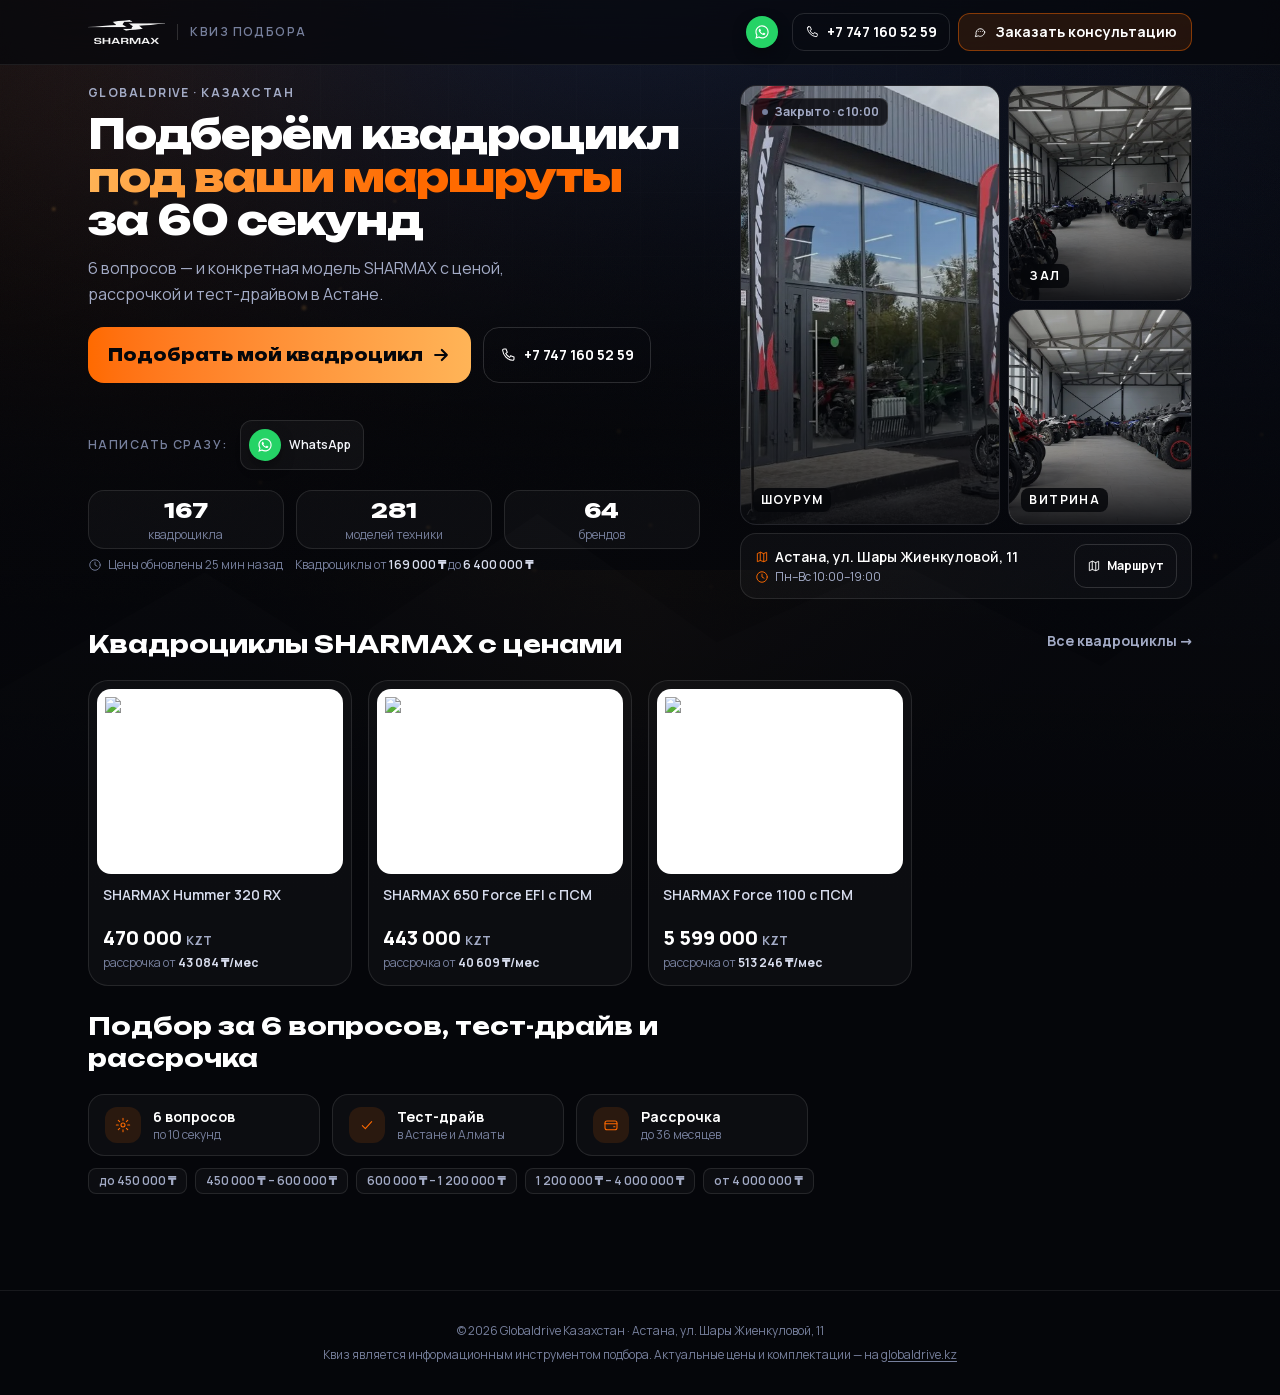
==== index.html @ 8f52d6bd "static build preview" ====
<!DOCTYPE html><!--DRdYRYBDFUfU1_tnWAIpd--><html lang="ru" class="__variable_681ec2 __variable_5d1fc3"><head><meta charSet="utf-8"/><meta name="viewport" content="width=device-width, initial-scale=1, maximum-scale=5"/><link rel="preload" href="/_next/static/media/29b98dbfba401fa9-s.p.woff2" as="font" crossorigin="" type="font/woff2"/><link rel="preload" href="/_next/static/media/86f65e8637cc94e3-s.p.woff2" as="font" crossorigin="" type="font/woff2"/><link rel="preload" href="/_next/static/media/8760c4774489e4ba-s.p.woff2" as="font" crossorigin="" type="font/woff2"/><link rel="preload" href="/_next/static/media/d76fe899475ae4d7-s.p.woff2" as="font" crossorigin="" type="font/woff2"/><link rel="preload" as="image" href="/brand/sharmax-logo-white.png"/><link rel="preload" as="image" href="/showroom/salon-3.webp"/><link rel="stylesheet" href="/_next/static/css/3163fe14a75844a1.css" data-precedence="next"/><link rel="preload" as="script" fetchPriority="low" href="/_next/static/chunks/webpack-f09440f8c81354e8.js"/><script src="/_next/static/chunks/4bd1b696-c023c6e3521b1417.js" async=""></script><script src="/_next/static/chunks/255-2005b055456c798b.js" async=""></script><script src="/_next/static/chunks/main-app-bb6a0ac166a0b08e.js" async=""></script><script src="/_next/static/chunks/812-9107ff0c59e5d3f1.js" async=""></script><script src="/_next/static/chunks/app/page-783dfce4737a1b7c.js" async=""></script><meta name="next-size-adjust" content=""/><meta name="theme-color" content="#05060a"/><title>Подбор квадроцикла SHARMAX за 1 минуту — квиз от Globaldrive</title><meta name="description" content="Квиз подбора квадроцикла SHARMAX: 6 вопросов о маршрутах, бюджете и задачах — конкретная модель с ценой, рассрочкой и тест-драйвом в Астане и Алматы."/><meta name="keywords" content="квадроцикл Астана,квадроцикл Алматы,SHARMAX купить,подбор квадроцикла,квадроцикл 4x4,квадроцикл Казахстан,Globaldrive"/><meta name="robots" content="index, follow"/><meta property="og:title" content="Квиз подбора квадроцикла SHARMAX"/><meta property="og:description" content="Ответьте на 6 вопросов — подберём квадроцикл под ваши маршруты, бюджет и стиль езды. Бонус: консультация и тест-драйв."/><meta property="og:locale" content="ru_KZ"/><meta property="og:image" content="https://globaldrive.kz/images/models/sharmax-force-challenger-800.jpg"/><meta property="og:image:width" content="1024"/><meta property="og:image:height" content="732"/><meta property="og:image:alt" content="Квадроцикл SHARMAX Force Challenger 800"/><meta property="og:type" content="website"/><meta name="twitter:card" content="summary_large_image"/><meta name="twitter:title" content="Квиз подбора квадроцикла SHARMAX"/><meta name="twitter:description" content="Ответьте на 6 вопросов — подберём квадроцикл под ваши маршруты, бюджет и стиль езды. Бонус: консультация и тест-драйв."/><meta name="twitter:image" content="https://globaldrive.kz/images/models/sharmax-force-challenger-800.jpg"/><meta name="twitter:image:width" content="1024"/><meta name="twitter:image:height" content="732"/><meta name="twitter:image:alt" content="Квадроцикл SHARMAX Force Challenger 800"/><link rel="icon" href="/icon.png?c50de24dd251ef3d" type="image/png" sizes="512x512"/><script src="/_next/static/chunks/polyfills-42372ed130431b0a.js" noModule=""></script></head><body class="min-h-dvh bg-ink-950 text-mist-100 antialiased"><div hidden=""><!--$--><!--/$--></div><div class="relative min-h-dvh"><div aria-hidden="true" class="pointer-events-none fixed inset-0 -z-10 overflow-hidden bg-ink-950"><div class="absolute inset-0 grid-lines"></div><div class="animate-aurora absolute -left-[15%] -top-[20%] h-[70vmax] w-[70vmax] rounded-full opacity-[0.5] blur-[110px]" style="background:radial-gradient(circle at 30% 30%, rgba(255,106,0,0.55), rgba(255,106,0,0) 62%)"></div><div class="animate-aurora absolute -right-[20%] top-[10%] h-[65vmax] w-[65vmax] rounded-full opacity-40 blur-[120px]" style="animation-delay:-7s;background:radial-gradient(circle at 60% 40%, rgba(47,105,255,0.6), rgba(47,105,255,0) 65%)"></div><div class="animate-aurora absolute bottom-[-25%] left-[20%] h-[60vmax] w-[60vmax] rounded-full opacity-30 blur-[130px]" style="animation-delay:-13s;background:radial-gradient(circle at 50% 50%, rgba(255,180,87,0.45), rgba(255,180,87,0) 60%)"></div><div class="absolute inset-0 bg-gradient-to-b from-ink-950/40 via-ink-950/70 to-ink-950"></div><div class="noise-overlay absolute inset-0"></div></div><div class="fixed inset-0 z-[70] flex flex-col items-center justify-center bg-ink-950" role="status" aria-live="polite" aria-label="Загрузка квиза" style="opacity:1"><div class="absolute inset-0 grid-lines opacity-60"></div><div class="animate-aurora absolute left-1/2 top-1/2 h-[70vmax] w-[70vmax] -translate-x-1/2 -translate-y-1/2 rounded-full opacity-40 blur-[120px]" style="background:radial-gradient(circle at 50% 50%, rgba(255,106,0,0.5), rgba(47,105,255,0.25) 45%, transparent 70%)"></div><div class="relative flex flex-col items-center px-6"><div style="opacity:0;transform:scale(0.9)"><img alt="SHARMAX" width="258" height="80" decoding="async" data-nimg="1" class="w-auto shrink-0 h-7 w-auto sm:h-9" style="color:transparent" src="/brand/sharmax-logo-white.png"/></div><p class="mt-5 font-display text-sm font-semibold uppercase tracking-[0.28em] text-mist-300" style="opacity:0;transform:translateY(8px)">Квиз подбора квадроцикла</p><div class="mt-6 h-[3px] w-48 overflow-hidden rounded-full bg-white/10 sm:w-64"><div class="h-full rounded-full bg-gradient-to-r from-brand-orange via-brand-amber to-brand-blue" style="width:0%"></div></div><p class="mt-4 text-xs text-mist-400" style="opacity:0">Готовим модели и цены SHARMAX…</p></div></div><header class="sticky top-0 z-40 border-b border-white/8 bg-ink-950/70 backdrop-blur-xl"><div class="mx-auto flex min-h-16 max-w-6xl items-center justify-between gap-4 px-4 py-2.5 sm:px-6"><div class="flex shrink-0 items-center gap-3"><img alt="SHARMAX" loading="lazy" width="258" height="80" decoding="async" data-nimg="1" class="w-auto shrink-0 h-5 sm:h-6" style="color:transparent" src="/brand/sharmax-logo-white.png"/><span class="hidden h-4 w-px bg-white/15 sm:block"></span><span class="hidden text-xs font-semibold uppercase tracking-[0.12em] text-mist-400 sm:block">Квиз подбора</span></div><div class="flex items-center gap-2"><div class="flex flex-wrap items-center justify-center gap-2 sm:justify-start hidden lg:flex"><a href="https://wa.me/77771577001" target="_blank" rel="noopener noreferrer" title="Написать в WhatsApp" aria-label="Написать в WhatsApp" class="group inline-flex h-11 w-11 items-center justify-center" tabindex="0"><span class="h-8 w-8 text-base flex shrink-0 items-center justify-center rounded-full text-white shadow-[0_6px_18px_-6px_rgba(0,0,0,0.9)] transition-opacity group-hover:opacity-90" style="background-color:#25D366"><svg viewBox="0 0 24 24" class="h-4 w-4" fill="currentColor" aria-hidden="true"><path d="M12.04 2C6.58 2 2.13 6.45 2.13 11.91c0 1.75.46 3.46 1.32 4.96L2 22l5.25-1.38a9.86 9.86 0 0 0 4.79 1.22h.01c5.46 0 9.91-4.45 9.91-9.91S17.5 2 12.04 2Zm0 18.05h-.01a8.2 8.2 0 0 1-4.19-1.15l-.3-.18-3.12.82.83-3.04-.2-.31a8.17 8.17 0 0 1-1.26-4.38c0-4.54 3.7-8.23 8.25-8.23a8.2 8.2 0 0 1 8.24 8.24c0 4.54-3.7 8.23-8.24 8.23Zm4.52-6.16c-.25-.12-1.47-.72-1.69-.81-.23-.08-.39-.12-.56.13-.16.24-.64.8-.78.97-.15.16-.29.18-.53.06-.25-.13-1.05-.39-1.99-1.23-.74-.65-1.23-1.46-1.38-1.7-.14-.25-.01-.38.11-.5.11-.11.25-.29.37-.43.12-.15.16-.25.25-.41.08-.17.04-.31-.02-.43-.06-.13-.56-1.35-.77-1.84-.2-.48-.4-.42-.55-.43h-.47c-.16 0-.43.06-.65.31-.22.25-.85.84-.85 2.04s.87 2.37.99 2.53c.12.16 1.71 2.62 4.15 3.67.58.25 1.03.4 1.39.51.58.19 1.11.16 1.53.1.47-.07 1.47-.6 1.68-1.18.2-.58.2-1.08.14-1.18-.06-.11-.22-.17-.47-.29Z"></path></svg></span></a></div><a href="tel:+77471605259" class="inline-flex min-h-11 items-center gap-2 whitespace-nowrap rounded-xl border border-white/12 px-3 py-2 text-xs font-bold text-white transition hover:border-white/35 sm:min-h-0 sm:text-sm"><svg viewBox="0 0 24 24" fill="none" stroke="currentColor" stroke-width="1.6" stroke-linecap="round" stroke-linejoin="round" class="h-3.5 w-3.5" aria-hidden="true" focusable="false"><path d="M6 3h3l2 5-2.5 1.5a12 12 0 0 0 6 6L16 13l5 2v3a2 2 0 0 1-2.2 2A17 17 0 0 1 4 5.2 2 2 0 0 1 6 3Z"></path></svg><span class="hidden sm:inline">+7 747 160 52 59</span><span class="sm:hidden">Позвонить</span></a><span class="hidden sm:inline-flex"><button type="button" class="inline-flex items-center justify-center gap-2 rounded-xl border border-brand-orange/45 bg-brand-orange/12 text-xs font-bold text-white transition hover:border-brand-orange hover:bg-brand-orange/20 px-3.5 py-2 sm:text-sm"><svg viewBox="0 0 24 24" fill="none" stroke="currentColor" stroke-width="1.6" stroke-linecap="round" stroke-linejoin="round" class="h-3.5 w-3.5 shrink-0" aria-hidden="true" focusable="false"><path d="M20 12a7.5 7.5 0 0 1-11 6.6L4 20l1.4-4.2A7.5 7.5 0 1 1 20 12Z"></path><path d="M9 11h.01M12.5 11h.01M16 11h.01"></path></svg>Заказать консультацию</button></span><button type="button" aria-label="Заказать консультацию" class="inline-flex h-11 w-11 items-center justify-center rounded-xl border border-white/12 text-white transition hover:border-white/35 sm:hidden"><svg viewBox="0 0 24 24" fill="none" stroke="currentColor" stroke-width="1.6" stroke-linecap="round" stroke-linejoin="round" class="h-4 w-4" aria-hidden="true" focusable="false"><path d="M20 12a7.5 7.5 0 0 1-11 6.6L4 20l1.4-4.2A7.5 7.5 0 1 1 20 12Z"></path><path d="M9 11h.01M12.5 11h.01M16 11h.01"></path></svg></button></div></div></header><main class="mx-auto w-full max-w-6xl overflow-x-clip px-4 pb-28 pt-4 sm:px-6 sm:pb-24 sm:pt-5"><div><div class="pointer-events-none fixed inset-0 -z-10"><div aria-hidden="true" class="pointer-events-none absolute inset-0 overflow-hidden"><div class="absolute inset-0 bg-[radial-gradient(120%_80%_at_50%_0%,rgba(24,32,56,0.75),transparent_60%)]"></div><svg class="animate-drift-x absolute inset-x-0 bottom-0 h-[52%] w-[200%] text-white/[0.045]" viewBox="0 0 2000 400" preserveAspectRatio="none" aria-hidden="true"><path fill="currentColor" d="M0 220 L160 120 L260 190 L420 70 L560 180 L700 110 L860 200 L1000 90 L1140 170 L1280 100 L1420 190 L1580 120 L1720 200 L1860 130 L2000 210 L2000 400 L0 400 Z"></path></svg><svg class="animate-drift-x-rev absolute inset-x-0 bottom-0 h-[40%] w-[200%] text-black/40" viewBox="0 0 2000 400" preserveAspectRatio="none" aria-hidden="true"><g fill="currentColor"><path d="M0 400 L8 340 L16 400 Z" opacity="0.55"></path><path d="M51 400 L60.5 303 L70 400 Z" opacity="0.67"></path><path d="M102 400 L113 336 L124 400 Z" opacity="0.79"></path><path d="M132 400 L144.5 299 L157 400 Z" opacity="0.91"></path><path d="M183 400 L192 332 L201 400 Z" opacity="0.55"></path><path d="M234 400 L244.5 295 L255 400 Z" opacity="0.67"></path><path d="M264 400 L276 328 L288 400 Z" opacity="0.79"></path><path d="M315 400 L323.5 291 L332 400 Z" opacity="0.91"></path><path d="M366 400 L376 324 L386 400 Z" opacity="0.55"></path><path d="M396 400 L407.5 287 L419 400 Z" opacity="0.67"></path><path d="M447 400 L455 320 L463 400 Z" opacity="0.79"></path><path d="M498 400 L507.5 283 L517 400 Z" opacity="0.91"></path><path d="M528 400 L539 316 L550 400 Z" opacity="0.55"></path><path d="M579 400 L591.5 279 L604 400 Z" opacity="0.67"></path><path d="M630 400 L639 312 L648 400 Z" opacity="0.79"></path><path d="M660 400 L670.5 275 L681 400 Z" opacity="0.91"></path><path d="M711 400 L723 308 L735 400 Z" opacity="0.55"></path><path d="M762 400 L770.5 271 L779 400 Z" opacity="0.67"></path><path d="M792 400 L802 304 L812 400 Z" opacity="0.79"></path><path d="M843 400 L854.5 337 L866 400 Z" opacity="0.91"></path><path d="M894 400 L902 300 L910 400 Z" opacity="0.55"></path><path d="M924 400 L933.5 333 L943 400 Z" opacity="0.67"></path><path d="M975 400 L986 296 L997 400 Z" opacity="0.79"></path><path d="M1026 400 L1038.5 329 L1051 400 Z" opacity="0.91"></path><path d="M1056 400 L1065 292 L1074 400 Z" opacity="0.55"></path><path d="M1107 400 L1117.5 325 L1128 400 Z" opacity="0.67"></path><path d="M1158 400 L1170 288 L1182 400 Z" opacity="0.79"></path><path d="M1188 400 L1196.5 321 L1205 400 Z" opacity="0.91"></path><path d="M1239 400 L1249 284 L1259 400 Z" opacity="0.55"></path><path d="M1290 400 L1301.5 317 L1313 400 Z" opacity="0.67"></path><path d="M1320 400 L1328 280 L1336 400 Z" opacity="0.79"></path><path d="M1371 400 L1380.5 313 L1390 400 Z" opacity="0.91"></path><path d="M1422 400 L1433 276 L1444 400 Z" opacity="0.55"></path><path d="M1452 400 L1464.5 309 L1477 400 Z" opacity="0.67"></path><path d="M1503 400 L1512 272 L1521 400 Z" opacity="0.79"></path><path d="M1554 400 L1564.5 305 L1575 400 Z" opacity="0.91"></path><path d="M1584 400 L1596 338 L1608 400 Z" opacity="0.55"></path><path d="M1635 400 L1643.5 301 L1652 400 Z" opacity="0.67"></path><path d="M1686 400 L1696 334 L1706 400 Z" opacity="0.79"></path><path d="M1716 400 L1727.5 297 L1739 400 Z" opacity="0.91"></path><path d="M1767 400 L1775 330 L1783 400 Z" opacity="0.55"></path><path d="M1818 400 L1827.5 293 L1837 400 Z" opacity="0.67"></path><path d="M1848 400 L1859 326 L1870 400 Z" opacity="0.79"></path><path d="M1899 400 L1911.5 289 L1924 400 Z" opacity="0.91"></path><path d="M1950 400 L1959 322 L1968 400 Z" opacity="0.55"></path><path d="M1980 400 L1990.5 285 L2001 400 Z" opacity="0.67"></path></g></svg><div class="absolute -bottom-1/3 left-1/2 h-[70%] w-[120%] -translate-x-1/2 opacity-25" style="background:conic-gradient(from 180deg at 50% 100%, transparent 40%, rgba(255,180,87,0.5) 50%, transparent 60%)"></div><span class="absolute rounded-full bg-brand-amber" style="left:47.585524804890156%;top:50.60594869079068%;width:4.321090561337769px;height:4.321090561337769px;opacity:0.14135383599670603;filter:blur(1px)"></span><span class="absolute rounded-full bg-brand-amber" style="left:16.004084376618266%;top:23.252533678896725%;width:4.753212152281776px;height:4.753212152281776px;opacity:0.26749499957542866;filter:blur(1px)"></span><span class="absolute rounded-full bg-brand-amber" style="left:40.731236594729125%;top:67.16614211909473%;width:4.315827522426844px;height:4.315827522426844px;opacity:0.16897141340188682;filter:blur(1px)"></span><span class="absolute rounded-full bg-brand-amber" style="left:50.40180119685829%;top:59.45784355280921%;width:4.285960603971034px;height:4.285960603971034px;opacity:0.1597108812467195;filter:blur(1px)"></span><span class="absolute rounded-full bg-brand-amber" style="left:3.394522052258253%;top:26.261940251570195%;width:3.4223838546313345px;height:3.4223838546313345px;opacity:0.29956197838066145;filter:blur(1px)"></span><span class="absolute rounded-full bg-brand-amber" style="left:57.689948310144246%;top:83.0441453284584%;width:3.770090736448765px;height:3.770090736448765px;opacity:0.27048617642605677;filter:blur(1px)"></span><span class="absolute rounded-full bg-brand-amber" style="left:25.65924811642617%;top:35.95509306062013%;width:2.7979608091991395px;height:2.7979608091991395px;opacity:0.1340018446254544;filter:blur(1px)"></span><span class="absolute rounded-full bg-brand-amber" style="left:66.5050343843177%;top:21.928987624123693%;width:4.552316522225738px;height:4.552316522225738px;opacity:0.341428933669813;filter:blur(1px)"></span><span class="absolute rounded-full bg-brand-amber" style="left:65.83755302708596%;top:38.86899310629815%;width:4.829520940082148px;height:4.829520940082148px;opacity:0.23059451848268508;filter:blur(1px)"></span><span class="absolute rounded-full bg-brand-amber" style="left:94.1366306738928%;top:64.69713081140071%;width:4.401441668625921px;height:4.401441668625921px;opacity:0.2221393234259449;filter:blur(1px)"></span><span class="absolute rounded-full bg-brand-amber" style="left:9.477671841159463%;top:26.96085010189563%;width:4.140054146526381px;height:4.140054146526381px;opacity:0.348368686104659;filter:blur(1px)"></span><span class="absolute rounded-full bg-brand-amber" style="left:97.89470033720136%;top:50.733660955447704%;width:3.373984757112339px;height:3.373984757112339px;opacity:0.22280258068814873;filter:blur(1px)"></span><span class="absolute rounded-full bg-brand-amber" style="left:32.53499357961118%;top:62.21979516092688%;width:3.467019466450438px;height:3.467019466450438px;opacity:0.35287914582761004;filter:blur(1px)"></span><span class="absolute rounded-full bg-brand-amber" style="left:22.851104754954576%;top:37.45872719679028%;width:4.7194523678626865px;height:4.7194523678626865px;opacity:0.30561068386770784;filter:blur(1px)"></span><span class="absolute rounded-full bg-brand-amber" style="left:29.977383464574814%;top:61.58136785728857%;width:2.8679998216684908px;height:2.8679998216684908px;opacity:0.35712673550471663;filter:blur(1px)"></span><span class="absolute rounded-full bg-brand-amber" style="left:30.073384987190366%;top:25.30006693676114%;width:2.738866728032008px;height:2.738866728032008px;opacity:0.17433930072467774;filter:blur(1px)"></span><span class="absolute rounded-full bg-brand-amber" style="left:55.246469588018954%;top:66.08709770720452%;width:2.4669430411886424px;height:2.4669430411886424px;opacity:0.22825746989576146;filter:blur(1px)"></span><span class="absolute rounded-full bg-brand-amber" style="left:19.00382973253727%;top:59.12766265915707%;width:4.229069699766114px;height:4.229069699766114px;opacity:0.13214034360600635;filter:blur(1px)"></span><div class="absolute inset-0 bg-gradient-to-t from-ink-950 via-ink-950/70 to-transparent"></div></div></div><div style="opacity:0;transform:translateY(18px)"><div data-testid="hero-firstscreen" class="grid gap-4 sm:gap-6 lg:grid-cols-[1.15fr_0.85fr] lg:items-start lg:gap-x-10 lg:gap-y-0"><div class="order-1 min-w-0 text-center sm:text-left lg:col-start-1 lg:row-start-1"><div class="flex flex-wrap items-center justify-center gap-3 sm:justify-start" style="opacity:0;transform:translateY(12px)"><span class="text-xs font-bold uppercase tracking-[0.12em] text-mist-300">Globaldrive · Казахстан</span></div><h1 class="mx-auto mt-3 max-w-2xl text-balance break-words font-display text-2xl font-extrabold leading-[1.08] tracking-tight text-white sm:mx-0 sm:text-[2rem] lg:max-w-none lg:text-[2.25rem] xl:text-[2.5rem]" style="opacity:0;transform:translateY(16px)">Подберём квадроцикл<!-- --> <span class="text-gradient-brand">под ваши маршруты</span> за 60 секунд</h1><p class="mx-auto mt-3 max-w-[30rem] text-sm leading-relaxed text-mist-300 sm:mx-0 sm:text-base" style="opacity:0;transform:translateY(16px)">6 вопросов — и конкретная модель SHARMAX с ценой, рассрочкой и тест-драйвом в Астане.</p><div class="mx-auto mt-3 grid w-full max-w-xl grid-cols-1 gap-3 sm:mt-5 sm:mx-0 sm:max-w-none sm:flex sm:flex-wrap sm:items-stretch" style="opacity:0;transform:translateY(16px)"><button type="button" class="shine animate-pulse-ring group inline-flex h-[52px] w-full items-center justify-center gap-2 rounded-2xl bg-gradient-to-r from-brand-orange to-brand-amber px-3 text-center font-display text-sm font-extrabold leading-tight text-ink-950 min-[400px]:px-4 min-[400px]:text-base sm:w-auto sm:px-5 sm:text-base lg:h-14" tabindex="0"><span class="relative z-10 whitespace-nowrap">Подобрать мой квадроцикл</span><svg viewBox="0 0 24 24" class="relative z-10 h-5 w-5 shrink-0 transition-transform group-hover:translate-x-1" fill="none" stroke="currentColor" stroke-width="2.6"><path d="M5 12h14M13 6l6 6-6 6" stroke-linecap="round" stroke-linejoin="round"></path></svg></button><div class="hidden lg:flex"><a href="tel:+77471605259" class="inline-flex h-14 w-auto items-center justify-center gap-2 whitespace-nowrap rounded-2xl border border-white/15 px-4 text-sm font-bold leading-tight text-white transition hover:border-white/40"><svg viewBox="0 0 24 24" fill="none" stroke="currentColor" stroke-width="1.6" stroke-linecap="round" stroke-linejoin="round" class="h-4 w-4 shrink-0" aria-hidden="true" focusable="false"><path d="M6 3h3l2 5-2.5 1.5a12 12 0 0 0 6 6L16 13l5 2v3a2 2 0 0 1-2.2 2A17 17 0 0 1 4 5.2 2 2 0 0 1 6 3Z"></path></svg><span class="whitespace-nowrap">+7 747 160 52 59</span></a></div></div></div><div data-testid="hero-showroom-col" class="order-2 min-w-0 lg:col-start-2 lg:row-span-2 lg:row-start-1"><div data-testid="hero-showroom" class="min-w-0"><div class="grid h-[156px] grid-cols-12 grid-rows-2 gap-1.5 lg:h-[440px] lg:gap-2"><button type="button" class="group relative overflow-hidden rounded-xl border border-white/10 bg-ink-900 text-left focus-visible:outline-2 focus-visible:outline-offset-2 focus-visible:outline-brand-orange lg:rounded-2xl col-span-8 row-span-2 lg:col-span-7" style="opacity:0;transform:scale(0.985)"><span class="sr-only">Открыть фото: </span><img alt="Фасад шоурума SHARMAX в Астане: флаги и выставленная техника у входа" decoding="async" data-nimg="fill" class="object-cover transition-transform duration-700 ease-out group-hover:scale-[1.05]" style="position:absolute;height:100%;width:100%;left:0;top:0;right:0;bottom:0;object-position:50% 55%;color:transparent" src="/showroom/salon-3.webp"/><div class="pointer-events-none absolute inset-0 bg-gradient-to-t from-ink-950/90 via-ink-950/15 to-ink-950/10"></div><span class="pointer-events-none absolute inset-x-0 bottom-0 flex items-center p-1.5 lg:p-3"><span class="whitespace-nowrap rounded-lg bg-ink-950/85 px-2 py-1 text-xs font-bold uppercase tracking-[0.12em] text-white backdrop-blur-sm">Шоурум</span></span></button><button type="button" class="group relative overflow-hidden rounded-xl border border-white/10 bg-ink-900 text-left focus-visible:outline-2 focus-visible:outline-offset-2 focus-visible:outline-brand-orange lg:rounded-2xl col-span-4 lg:col-span-5" style="opacity:0;transform:scale(0.985)"><span class="sr-only">Открыть фото: </span><img alt="Интерьер шоурума SHARMAX: ряд мотоциклов слева и квадроциклы справа" loading="lazy" decoding="async" data-nimg="fill" class="object-cover transition-transform duration-700 ease-out group-hover:scale-[1.05]" style="position:absolute;height:100%;width:100%;left:0;top:0;right:0;bottom:0;object-position:50% 55%;color:transparent" src="/showroom/salon-1.webp"/><div class="pointer-events-none absolute inset-0 bg-gradient-to-t from-ink-950/90 via-ink-950/15 to-ink-950/10"></div><span class="pointer-events-none absolute inset-x-0 bottom-0 flex items-center p-1.5 lg:p-3"><span class="whitespace-nowrap rounded-lg bg-ink-950/85 px-2 py-1 text-xs font-bold uppercase tracking-[0.12em] text-white backdrop-blur-sm">Зал</span></span></button><button type="button" class="group relative overflow-hidden rounded-xl border border-white/10 bg-ink-900 text-left focus-visible:outline-2 focus-visible:outline-offset-2 focus-visible:outline-brand-orange lg:rounded-2xl col-span-4 lg:col-span-5" style="opacity:0;transform:scale(0.985)"><span class="sr-only">Открыть фото: </span><img alt="Второй зал шоурума SHARMAX: ряды мотоциклов и квадроциклов вдоль витрин" loading="lazy" decoding="async" data-nimg="fill" class="object-cover transition-transform duration-700 ease-out group-hover:scale-[1.05]" style="position:absolute;height:100%;width:100%;left:0;top:0;right:0;bottom:0;object-position:50% 55%;color:transparent" src="/showroom/salon-2.webp"/><div class="pointer-events-none absolute inset-0 bg-gradient-to-t from-ink-950/90 via-ink-950/15 to-ink-950/10"></div><span class="pointer-events-none absolute inset-x-0 bottom-0 flex items-center p-1.5 lg:p-3"><span class="whitespace-nowrap rounded-lg bg-ink-950/85 px-2 py-1 text-xs font-bold uppercase tracking-[0.12em] text-white backdrop-blur-sm">Витрина</span></span></button></div><div data-testid="hero-address" class="mt-2 flex items-center justify-between gap-3 rounded-2xl border border-white/10 bg-white/[0.03] px-3.5 py-2 lg:py-2.5"><div class="min-w-0"><p class="flex items-center gap-1.5 whitespace-nowrap text-sm font-semibold text-white"><svg viewBox="0 0 24 24" fill="none" stroke="currentColor" stroke-width="1.6" stroke-linecap="round" stroke-linejoin="round" class="h-3.5 w-3.5 shrink-0 text-brand-orange" aria-hidden="true" focusable="false"><path d="m9 4-5 2v14l5-2 6 2 5-2V4l-5 2z"></path><path d="M9 4v14M15 6v14"></path></svg>Астана, ул. Шары Жиенкуловой, 11</p><p class="mt-0.5 flex items-center gap-1.5 whitespace-nowrap text-xs text-mist-300"><svg viewBox="0 0 24 24" fill="none" stroke="currentColor" stroke-width="1.6" stroke-linecap="round" stroke-linejoin="round" class="h-3.5 w-3.5 shrink-0 text-brand-orange" aria-hidden="true" focusable="false"><circle cx="12" cy="12" r="9"></circle><path d="M12 7v5l3.5 2"></path></svg>Пн–Вс 10:00–19:00</p></div><a href="https://2gis.kz/astana/search/%D0%A8%D0%B0%D1%80%D1%8B%20%D0%96%D0%B8%D0%B5%D0%BD%D0%BA%D1%83%D0%BB%D0%BE%D0%B2%D0%BE%D0%B9%2011" target="_blank" rel="noreferrer" class="inline-flex min-h-11 shrink-0 items-center gap-1.5 rounded-xl border border-white/15 px-3 text-xs font-bold text-white transition hover:border-white/40"><svg viewBox="0 0 24 24" fill="none" stroke="currentColor" stroke-width="1.6" stroke-linecap="round" stroke-linejoin="round" class="h-3.5 w-3.5" aria-hidden="true" focusable="false"><path d="m9 4-5 2v14l5-2 6 2 5-2V4l-5 2z"></path><path d="M9 4v14M15 6v14"></path></svg>Маршрут</a></div></div></div><div class="order-3 min-w-0 lg:col-start-1 lg:row-start-2"><div class="mt-3 grid grid-cols-2 gap-2 lg:hidden"><a href="tel:+77471605259" class="inline-flex min-h-11 items-center justify-center gap-1.5 rounded-xl border border-white/15 px-1.5 text-xs font-bold text-white transition hover:border-white/40"><svg viewBox="0 0 24 24" fill="none" stroke="currentColor" stroke-width="1.6" stroke-linecap="round" stroke-linejoin="round" class="h-3.5 w-3.5 shrink-0" aria-hidden="true" focusable="false"><path d="M6 3h3l2 5-2.5 1.5a12 12 0 0 0 6 6L16 13l5 2v3a2 2 0 0 1-2.2 2A17 17 0 0 1 4 5.2 2 2 0 0 1 6 3Z"></path></svg><span class="whitespace-nowrap">Позвонить</span></a><a href="https://wa.me/77771577001" target="_blank" rel="noopener noreferrer" class="inline-flex min-h-11 items-center justify-center gap-1.5 rounded-xl border border-white/10 bg-white/[0.04] px-1.5 text-xs font-semibold text-mist-100 transition hover:border-white/35"><span class="flex h-5 w-5 shrink-0 items-center justify-center rounded-full text-white" style="background-color:#25D366"><svg viewBox="0 0 24 24" class="h-4 w-4" fill="currentColor" aria-hidden="true"><path d="M12.04 2C6.58 2 2.13 6.45 2.13 11.91c0 1.75.46 3.46 1.32 4.96L2 22l5.25-1.38a9.86 9.86 0 0 0 4.79 1.22h.01c5.46 0 9.91-4.45 9.91-9.91S17.5 2 12.04 2Zm0 18.05h-.01a8.2 8.2 0 0 1-4.19-1.15l-.3-.18-3.12.82.83-3.04-.2-.31a8.17 8.17 0 0 1-1.26-4.38c0-4.54 3.7-8.23 8.25-8.23a8.2 8.2 0 0 1 8.24 8.24c0 4.54-3.7 8.23-8.24 8.23Zm4.52-6.16c-.25-.12-1.47-.72-1.69-.81-.23-.08-.39-.12-.56.13-.16.24-.64.8-.78.97-.15.16-.29.18-.53.06-.25-.13-1.05-.39-1.99-1.23-.74-.65-1.23-1.46-1.38-1.7-.14-.25-.01-.38.11-.5.11-.11.25-.29.37-.43.12-.15.16-.25.25-.41.08-.17.04-.31-.02-.43-.06-.13-.56-1.35-.77-1.84-.2-.48-.4-.42-.55-.43h-.47c-.16 0-.43.06-.65.31-.22.25-.85.84-.85 2.04s.87 2.37.99 2.53c.12.16 1.71 2.62 4.15 3.67.58.25 1.03.4 1.39.51.58.19 1.11.16 1.53.1.47-.07 1.47-.6 1.68-1.18.2-.58.2-1.08.14-1.18-.06-.11-.22-.17-.47-.29Z"></path></svg></span><span class="whitespace-nowrap">WhatsApp</span></a></div><div class="mt-3 hidden flex-wrap items-center justify-start gap-3 lg:flex" style="opacity:0"><span class="text-xs font-semibold uppercase tracking-[0.12em] text-mist-400">Написать сразу:</span><div class="flex flex-wrap items-center justify-center gap-2 sm:justify-start "><a href="https://wa.me/77771577001" target="_blank" rel="noopener noreferrer" title="Написать в WhatsApp" aria-label="Написать в WhatsApp" class="group inline-flex min-h-11 items-center gap-1.5 rounded-xl border border-white/10 bg-white/[0.04] py-1.5 pl-1.5 pr-2 sm:gap-2 sm:py-2 sm:pl-2 sm:pr-3" tabindex="0"><span class="h-8 w-8 text-base flex shrink-0 items-center justify-center rounded-full text-white shadow-[0_6px_18px_-6px_rgba(0,0,0,0.9)] transition-opacity group-hover:opacity-90" style="background-color:#25D366"><svg viewBox="0 0 24 24" class="h-4 w-4" fill="currentColor" aria-hidden="true"><path d="M12.04 2C6.58 2 2.13 6.45 2.13 11.91c0 1.75.46 3.46 1.32 4.96L2 22l5.25-1.38a9.86 9.86 0 0 0 4.79 1.22h.01c5.46 0 9.91-4.45 9.91-9.91S17.5 2 12.04 2Zm0 18.05h-.01a8.2 8.2 0 0 1-4.19-1.15l-.3-.18-3.12.82.83-3.04-.2-.31a8.17 8.17 0 0 1-1.26-4.38c0-4.54 3.7-8.23 8.25-8.23a8.2 8.2 0 0 1 8.24 8.24c0 4.54-3.7 8.23-8.24 8.23Zm4.52-6.16c-.25-.12-1.47-.72-1.69-.81-.23-.08-.39-.12-.56.13-.16.24-.64.8-.78.97-.15.16-.29.18-.53.06-.25-.13-1.05-.39-1.99-1.23-.74-.65-1.23-1.46-1.38-1.7-.14-.25-.01-.38.11-.5.11-.11.25-.29.37-.43.12-.15.16-.25.25-.41.08-.17.04-.31-.02-.43-.06-.13-.56-1.35-.77-1.84-.2-.48-.4-.42-.55-.43h-.47c-.16 0-.43.06-.65.31-.22.25-.85.84-.85 2.04s.87 2.37.99 2.53c.12.16 1.71 2.62 4.15 3.67.58.25 1.03.4 1.39.51.58.19 1.11.16 1.53.1.47-.07 1.47-.6 1.68-1.18.2-.58.2-1.08.14-1.18-.06-.11-.22-.17-.47-.29Z"></path></svg></span><span class="text-xs font-semibold text-mist-100 sm:text-xs">WhatsApp</span></a></div></div><div class="mx-auto mt-2 max-w-xl sm:mx-0 sm:max-w-none lg:mt-5" style="opacity:0"><ul class="grid grid-cols-[1fr_1.3fr_1fr] gap-2 sm:grid-cols-3 sm:gap-3"><li class="rounded-2xl border border-white/10 bg-white/[0.03] px-2 py-1.5 text-center sm:px-3"><span class="block font-display text-xl font-extrabold text-white sm:text-xl">167</span><span class="mt-0.5 block text-xs leading-tight text-mist-400">квадроцикла</span></li><li class="rounded-2xl border border-white/10 bg-white/[0.03] px-2 py-1.5 text-center sm:px-3"><span class="block font-display text-xl font-extrabold text-white sm:text-xl">281</span><span class="mt-0.5 block text-xs leading-tight text-mist-400">моделей техники</span></li><li class="rounded-2xl border border-white/10 bg-white/[0.03] px-2 py-1.5 text-center sm:px-3"><span class="block font-display text-xl font-extrabold text-white sm:text-xl">64</span><span class="mt-0.5 block text-xs leading-tight text-mist-400">брендов</span></li></ul><p class="mt-2 hidden flex-wrap items-center justify-start gap-x-3 gap-y-1 text-xs text-mist-400 lg:flex"><span class="inline-flex items-center gap-1.5"><svg viewBox="0 0 24 24" fill="none" stroke="currentColor" stroke-width="1.6" stroke-linecap="round" stroke-linejoin="round" class="h-3.5 w-3.5" aria-hidden="true" focusable="false"><circle cx="12" cy="12" r="9"></circle><path d="M12 7v5l3.5 2"></path></svg>Цены обновлены 25 мин назад</span><span class="whitespace-nowrap">Квадроциклы от<!-- --> <span class="font-semibold text-mist-200">169 000 ₸</span> <!-- -->до<!-- --> <span class="font-semibold text-mist-200">6 400 000 ₸</span></span></p></div></div></div><section aria-labelledby="models-h2" class="mt-6"><div class="flex items-end justify-between gap-4"><h2 id="models-h2" class="max-w-[600px] font-display text-xl font-bold text-white sm:text-2xl">Квадроциклы SHARMAX с ценами</h2><a href="https://globaldrive.kz/kvadroczikly-sharmax/" target="_blank" rel="noreferrer" class="hidden shrink-0 whitespace-nowrap rounded-lg border-b border-transparent py-2 text-sm font-bold text-mist-300 transition hover:border-white/30 hover:text-white focus-visible:outline-2 focus-visible:outline-offset-2 focus-visible:outline-brand-orange sm:inline-flex">Все квадроциклы →</a></div><ul class="mt-3.5 grid grid-cols-1 gap-2 sm:mt-5 sm:grid-cols-2 sm:gap-3 lg:grid-cols-4 lg:gap-4"><li><a href="https://globaldrive.kz/kvadroczikl-sharmax-hummer-320-rx-p-pod-zakaz/" target="_blank" rel="noreferrer" class="group flex flex-row items-center gap-3 rounded-2xl border border-white/10 bg-white/[0.03] p-2 transition-[border-color,color,transform] duration-150 hover:border-white/25 focus-visible:outline-2 focus-visible:outline-offset-2 focus-visible:outline-brand-orange motion-safe:hover:-translate-y-0.5 sm:flex-col sm:items-stretch sm:gap-0 sm:rounded-[20px]"><span class="flex h-[72px] w-[88px] shrink-0 items-center justify-center overflow-hidden rounded-xl bg-white p-1 sm:aspect-[4/3] sm:h-auto sm:w-auto sm:rounded-[14px] sm:p-2"><img alt="SHARMAX Hummer 320 RX" loading="lazy" width="1024" height="732" decoding="async" data-nimg="1" class="h-full w-full object-contain mix-blend-multiply" style="color:transparent" src="https://globaldrive.kz/wp-content/uploads/2024/06/3cnrrx3tjcnxy3dvi1wslx4o26spw7ov.jpg"/></span><span class="flex min-w-0 flex-col gap-0.5 sm:gap-1.5 sm:px-1.5 sm:pb-1.5 sm:pt-3"><span class="line-clamp-2 text-sm font-semibold leading-[1.3] text-mist-200 transition group-hover:text-white sm:min-h-9">SHARMAX Hummer 320 RX</span><span class="text-base font-extrabold leading-none text-white sm:text-xl">470 000<!-- --> <span class="text-xs font-bold text-mist-300">KZT</span></span><span class="text-xs text-mist-400">рассрочка от<!-- --> <b class="font-bold text-mist-200">43 084 ₸/мес</b></span></span></a></li><li><a href="https://globaldrive.kz/kvadroczikl-sharmax-650-force-efi-s-psm-2/" target="_blank" rel="noreferrer" class="group flex flex-row items-center gap-3 rounded-2xl border border-white/10 bg-white/[0.03] p-2 transition-[border-color,color,transform] duration-150 hover:border-white/25 focus-visible:outline-2 focus-visible:outline-offset-2 focus-visible:outline-brand-orange motion-safe:hover:-translate-y-0.5 sm:flex-col sm:items-stretch sm:gap-0 sm:rounded-[20px]"><span class="flex h-[72px] w-[88px] shrink-0 items-center justify-center overflow-hidden rounded-xl bg-white p-1 sm:aspect-[4/3] sm:h-auto sm:w-auto sm:rounded-[14px] sm:p-2"><img alt="SHARMAX 650 Force EFI с ПСМ" loading="lazy" width="1024" height="732" decoding="async" data-nimg="1" class="h-full w-full object-contain mix-blend-multiply" style="color:transparent" src="https://globaldrive.kz/wp-content/uploads/2025/06/xbs1qo1p4ktp9fjjok6cxuvek09ewn16.jpg"/></span><span class="flex min-w-0 flex-col gap-0.5 sm:gap-1.5 sm:px-1.5 sm:pb-1.5 sm:pt-3"><span class="line-clamp-2 text-sm font-semibold leading-[1.3] text-mist-200 transition group-hover:text-white sm:min-h-9">SHARMAX 650 Force EFI с ПСМ</span><span class="text-base font-extrabold leading-none text-white sm:text-xl">443 000<!-- --> <span class="text-xs font-bold text-mist-300">KZT</span></span><span class="text-xs text-mist-400">рассрочка от<!-- --> <b class="font-bold text-mist-200">40 609 ₸/мес</b></span></span></a></li><li><a href="https://globaldrive.kz/kvadroczikl-sharmax-force-1100-s-psm/" target="_blank" rel="noreferrer" class="group flex flex-row items-center gap-3 rounded-2xl border border-white/10 bg-white/[0.03] p-2 transition-[border-color,color,transform] duration-150 hover:border-white/25 focus-visible:outline-2 focus-visible:outline-offset-2 focus-visible:outline-brand-orange motion-safe:hover:-translate-y-0.5 sm:flex-col sm:items-stretch sm:gap-0 sm:rounded-[20px]"><span class="flex h-[72px] w-[88px] shrink-0 items-center justify-center overflow-hidden rounded-xl bg-white p-1 sm:aspect-[4/3] sm:h-auto sm:w-auto sm:rounded-[14px] sm:p-2"><img alt="SHARMAX Force 1100 с ПСМ" loading="lazy" width="1024" height="732" decoding="async" data-nimg="1" class="h-full w-full object-contain mix-blend-multiply" style="color:transparent" src="https://globaldrive.kz/wp-content/uploads/2026/08/dnxbg4od2maf4441vsdv1gsdf9vcwma1.jpg"/></span><span class="flex min-w-0 flex-col gap-0.5 sm:gap-1.5 sm:px-1.5 sm:pb-1.5 sm:pt-3"><span class="line-clamp-2 text-sm font-semibold leading-[1.3] text-mist-200 transition group-hover:text-white sm:min-h-9">SHARMAX Force 1100 с ПСМ</span><span class="text-base font-extrabold leading-none text-white sm:text-xl">5 599 000<!-- --> <span class="text-xs font-bold text-mist-300">KZT</span></span><span class="text-xs text-mist-400">рассрочка от<!-- --> <b class="font-bold text-mist-200">513 246 ₸/мес</b></span></span></a></li></ul><a href="https://globaldrive.kz/kvadroczikly-sharmax/" target="_blank" rel="noreferrer" class="mt-3 inline-flex h-11 w-full items-center justify-center rounded-xl border border-white/14 text-sm font-bold text-mist-200 focus-visible:outline-2 focus-visible:outline-offset-2 focus-visible:outline-brand-orange sm:hidden">Все квадроциклы →</a></section><h2 class="mx-auto mt-6 max-w-xl font-display text-xl font-bold text-white sm:mx-0 sm:max-w-none sm:text-2xl lg:max-w-[720px]">Подбор за 6 вопросов, тест-драйв и рассрочка</h2><ul class="mx-auto mt-5 grid max-w-xl gap-3 sm:mx-0 sm:max-w-none sm:grid-cols-3 lg:max-w-[720px]" style="opacity:0"><li class="flex items-center justify-center gap-3 rounded-2xl border border-white/10 bg-white/[0.03] px-4 py-3 text-center sm:justify-start sm:text-left"><span class="flex h-9 w-9 shrink-0 items-center justify-center rounded-xl bg-brand-orange/12 text-brand-orange"><svg viewBox="0 0 24 24" fill="none" stroke="currentColor" stroke-width="1.6" stroke-linecap="round" stroke-linejoin="round" class="h-4 w-4" aria-hidden="true" focusable="false"><circle cx="12" cy="12" r="3"></circle><path d="M12 2v3M12 19v3M2 12h3M19 12h3M4.9 4.9 7 7M17 17l2.1 2.1M19.1 4.9 17 7M7 17l-2.1 2.1"></path></svg></span><span class="leading-tight"><span class="block text-sm font-bold text-white">6 вопросов</span><span class="block text-xs text-mist-400">по 10 секунд</span></span></li><li class="flex items-center justify-center gap-3 rounded-2xl border border-white/10 bg-white/[0.03] px-4 py-3 text-center sm:justify-start sm:text-left"><span class="flex h-9 w-9 shrink-0 items-center justify-center rounded-xl bg-brand-orange/12 text-brand-orange"><svg viewBox="0 0 24 24" fill="none" stroke="currentColor" stroke-width="1.6" stroke-linecap="round" stroke-linejoin="round" class="h-4 w-4" aria-hidden="true" focusable="false"><path d="m5 13 4.5 4.5L19 7"></path></svg></span><span class="leading-tight"><span class="block text-sm font-bold text-white">Тест-драйв</span><span class="block text-xs text-mist-400">в Астане и Алматы</span></span></li><li class="flex items-center justify-center gap-3 rounded-2xl border border-white/10 bg-white/[0.03] px-4 py-3 text-center sm:justify-start sm:text-left"><span class="flex h-9 w-9 shrink-0 items-center justify-center rounded-xl bg-brand-orange/12 text-brand-orange"><svg viewBox="0 0 24 24" fill="none" stroke="currentColor" stroke-width="1.6" stroke-linecap="round" stroke-linejoin="round" class="h-4 w-4" aria-hidden="true" focusable="false"><rect x="3" y="6" width="18" height="13" rx="3"></rect><path d="M3 10h18"></path><path d="M16 14.5h2"></path></svg></span><span class="leading-tight"><span class="block text-sm font-bold text-white">Рассрочка</span><span class="block text-xs text-mist-400">до 36 месяцев</span></span></li></ul><ul class="mt-3 flex flex-wrap justify-center gap-2 sm:justify-start"><li class="whitespace-nowrap rounded-lg border border-white/10 bg-white/[0.03] px-2.5 py-1 text-xs font-semibold text-mist-300">до 450 000 ₸</li><li class="whitespace-nowrap rounded-lg border border-white/10 bg-white/[0.03] px-2.5 py-1 text-xs font-semibold text-mist-300">450 000 ₸ – 600 000 ₸</li><li class="whitespace-nowrap rounded-lg border border-white/10 bg-white/[0.03] px-2.5 py-1 text-xs font-semibold text-mist-300">600 000 ₸ – 1 200 000 ₸</li><li class="whitespace-nowrap rounded-lg border border-white/10 bg-white/[0.03] px-2.5 py-1 text-xs font-semibold text-mist-300">1 200 000 ₸ – 4 000 000 ₸</li><li class="whitespace-nowrap rounded-lg border border-white/10 bg-white/[0.03] px-2.5 py-1 text-xs font-semibold text-mist-300">от 4 000 000 ₸</li></ul></div></div></main><footer class="border-t border-white/8 py-8"><div class="mx-auto flex max-w-6xl flex-col items-center gap-2 px-4 text-center text-xs text-mist-400 sm:px-6"><p>© <!-- -->2026<!-- --> Globaldrive Казахстан · <!-- -->Астана, ул. Шары Жиенкуловой, 11</p><p>Квиз является информационным инструментом подбора. Актуальные цены и комплектации — на<!-- --> <a href="https://globaldrive.kz/kvadrocikly/" target="_blank" rel="noreferrer" class="underline underline-offset-2 hover:text-white">globaldrive.kz</a></p></div></footer></div><!--$--><!--/$--><script src="/_next/static/chunks/webpack-f09440f8c81354e8.js" id="_R_" async=""></script><script>(self.__next_f=self.__next_f||[]).push([0])</script><script>self.__next_f.push([1,"1:\"$Sreact.fragment\"\n2:I[9766,[],\"\"]\n3:I[8924,[],\"\"]\n4:I[7205,[\"812\",\"static/chunks/812-9107ff0c59e5d3f1.js\",\"974\",\"static/chunks/app/page-783dfce4737a1b7c.js\"],\"Quiz\"]\n7:I[7150,[],\"\"]\n:HL[\"/_next/static/media/29b98dbfba401fa9-s.p.woff2\",\"font\",{\"crossOrigin\":\"\",\"type\":\"font/woff2\"}]\n:HL[\"/_next/static/media/86f65e8637cc94e3-s.p.woff2\",\"font\",{\"crossOrigin\":\"\",\"type\":\"font/woff2\"}]\n:HL[\"/_next/static/media/8760c4774489e4ba-s.p.woff2\",\"font\",{\"crossOrigin\":\"\",\"type\":\"font/woff2\"}]\n:HL[\"/_next/static/media/d76fe899475ae4d7-s.p.woff2\",\"font\",{\"crossOrigin\":\"\",\"type\":\"font/woff2\"}]\n:HL[\"/_next/static/css/3163fe14a75844a1.css\",\"style\"]\n"])</script><script>self.__next_f.push([1,"0:{\"P\":null,\"b\":\"DRdYRYBDFUfU1_tnWAIpd\",\"p\":\"\",\"c\":[\"\",\"\"],\"i\":false,\"f\":[[[\"\",{\"children\":[\"__PAGE__\",{}]},\"$undefined\",\"$undefined\",true],[\"\",[\"$\",\"$1\",\"c\",{\"children\":[[[\"$\",\"link\",\"0\",{\"rel\":\"stylesheet\",\"href\":\"/_next/static/css/3163fe14a75844a1.css\",\"precedence\":\"next\",\"crossOrigin\":\"$undefined\",\"nonce\":\"$undefined\"}]],[\"$\",\"html\",null,{\"lang\":\"ru\",\"className\":\"__variable_681ec2 __variable_5d1fc3\",\"children\":[\"$\",\"body\",null,{\"className\":\"min-h-dvh bg-ink-950 text-mist-100 antialiased\",\"children\":[null,null,[\"$\",\"$L2\",null,{\"parallelRouterKey\":\"children\",\"error\":\"$undefined\",\"errorStyles\":\"$undefined\",\"errorScripts\":\"$undefined\",\"template\":[\"$\",\"$L3\",null,{}],\"templateStyles\":\"$undefined\",\"templateScripts\":\"$undefined\",\"notFound\":[[[\"$\",\"title\",null,{\"children\":\"404: This page could not be found.\"}],[\"$\",\"div\",null,{\"style\":{\"fontFamily\":\"system-ui,\\\"Segoe UI\\\",Roboto,Helvetica,Arial,sans-serif,\\\"Apple Color Emoji\\\",\\\"Segoe UI Emoji\\\"\",\"height\":\"100vh\",\"textAlign\":\"center\",\"display\":\"flex\",\"flexDirection\":\"column\",\"alignItems\":\"center\",\"justifyContent\":\"center\"},\"children\":[\"$\",\"div\",null,{\"children\":[[\"$\",\"style\",null,{\"dangerouslySetInnerHTML\":{\"__html\":\"body{color:#000;background:#fff;margin:0}.next-error-h1{border-right:1px solid rgba(0,0,0,.3)}@media (prefers-color-scheme:dark){body{color:#fff;background:#000}.next-error-h1{border-right:1px solid rgba(255,255,255,.3)}}\"}}],[\"$\",\"h1\",null,{\"className\":\"next-error-h1\",\"style\":{\"display\":\"inline-block\",\"margin\":\"0 20px 0 0\",\"padding\":\"0 23px 0 0\",\"fontSize\":24,\"fontWeight\":500,\"verticalAlign\":\"top\",\"lineHeight\":\"49px\"},\"children\":404}],[\"$\",\"div\",null,{\"style\":{\"display\":\"inline-block\"},\"children\":[\"$\",\"h2\",null,{\"style\":{\"fontSize\":14,\"fontWeight\":400,\"lineHeight\":\"49px\",\"margin\":0},\"children\":\"This page could not be found.\"}]}]]}]}]],[]],\"forbidden\":\"$undefined\",\"unauthorized\":\"$undefined\"}]]}]}]]}],{\"children\":[\"__PAGE__\",[\"$\",\"$1\",\"c\",{\"children\":[[\"$\",\"$L4\",null,{\"models\":[{\"id\":\"cross-180-rx\",\"name\":\"SHARMAX Cross 180 RX\",\"shortName\":\"Cross 180\",\"tagline\":\"Самый лёгкий: 80 кг, 150 см³ — первый квадроцикл для подростка\",\"price\":650000,\"installment\":59584,\"url\":\"https://globaldrive.kz/kvadroczikl-sharmax-cross-180-rx/\",\"image\":\"https://globaldrive.kz/wp-content/uploads/2024/12/384xf4is4v6aq7mo4mwdf70jmzlxyi2m-1.jpg\",\"class\":\"child\",\"specs\":{\"engine\":\"150 см³\",\"power\":\"16 л.с.\",\"drive\":\"Задний (2WD), цепь\",\"wheels\":\"—\",\"weight\":\"80 кг\",\"clearance\":\"150 мм\",\"wheelbase\":\"1100 мм\",\"cooling\":\"Воздушное\",\"fuel\":\"Карбюратор\",\"winch\":\"Нет\",\"psm\":\"—\",\"warranty\":\"3 года\",\"pts\":\"—\",\"fuelCapacity\":\"3.5 л\",\"seatHeight\":\"770 мм\",\"payload\":\"150 кг\",\"class\":\"Кросс\",\"country\":\"Китай\",\"extra\":{\"Грузоподъёмность\":\"150\",\"Объём бака\":\"3.5\",\"Высота по седлу\":\"770\",\"Колёсная база\":\"1100\",\"Подвеска передняя\":\"Независимая с двойными А-образными рычагами\",\"Подвеска задняя\":\"Маятниковая с моноамортизатором\",\"Тормоза передние\":\"Барабанные\",\"Тормоза задние\":\"Дисковые\",\"Рама\":\"Хромомолибденовый сплав\",\"Страна производства\":\"Китай\",\"Классификация\":\"Кросс\",\"Система запуска\":\"Электростартер\",\"Тип двигателя\":\"Бензиновый\",\"Фаркоп\":\"Нет\",\"Защита рук\":\"Есть\"}},\"highlights\":[\"Гарантия 3 года\",\"Грузоподъёмность 150 кг\",\"16 л.с.\",\"Клиренс 150 мм\"],\"priceOld\":\"$undefined\",\"productId\":265016,\"sku\":\"KVADROCZIKL-SHARMAX-CROSS-180-RX\",\"inStock\":true,\"stock\":null,\"onSale\":false,\"currency\":\"KZT\",\"gallery\":[\"https://globaldrive.kz/wp-content/uploads/2024/12/384xf4is4v6aq7mo4mwdf70jmzlxyi2m-1.jpg\",\"https://globaldrive.kz/wp-content/uploads/2026/10/yovfz6vyfgp5zhsrq4rynkyijk6v2oy0.jpg\",\"https://globaldrive.kz/wp-content/uploads/2026/10/qupaw7clfyn60xvdvd9jvfr4mxje21z3.jpg\",\"https://globaldrive.kz/wp-content/uploads/2026/10/mai11l88neyskrzrywvqmsm6s6eoicnv.jpg\",\"https://globaldrive.kz/wp-content/uploads/2026/10/y1gnexok8ofvzc0azf7b0t307qsgi20x.jpg\",\"https://globaldrive.kz/wp-content/uploads/2026/10/8e0r14diwh7f0mhclzu421jcle1ec53x.jpg\",\"https://globaldrive.kz/wp-content/uploads/2026/10/etk3styn5ydwi0f04mkbnj4vye8d8bzm.jpg\",\"https://globaldrive.kz/wp-content/uploads/2026/10/8c393f762xbjmwzpjyz75qerjilcngsb.jpg\",\"https://globaldrive.kz/wp-content/uploads/2026/10/32hotpxcwv8rmq6fqwu1qw01791tzt8v.jpg\",\"https://globaldrive.kz/wp-content/uploads/2026/10/c29o1se9ni3bjp90tpbaqjvrnw2oupoq.jpg\",\"https://globaldrive.kz/wp-content/uploads/2026/10/5i7ghx0c8imhi6mrww7a297ei2udh3u0.jpg\",\"https://globaldrive.kz/wp-content/uploads/2026/10/xdjijpek7tvtyhl4t8yyxga4ia94hn81.jpg\",\"https://globaldrive.kz/wp-content/uploads/2026/10/34twrgijno7t5ke3p3sf7714o9n8atzg.jpg\",\"https://globaldrive.kz/wp-content/uploads/2026/10/61tv1akr4eacc6d1rm9euvt1m81nycab.jpg\",\"https://globaldrive.kz/wp-content/uploads/2026/10/w0ey1xaua2mks5v0w6mdmvec8z97xlap.jpg\",\"https://globaldrive.kz/wp-content/uploads/2026/10/gt89ncki2q50lr7fcbk6gfe7kdqc0nqc.jpg\",\"https://globaldrive.kz/wp-content/uploads/2026/10/27vdk95drg9d166x6b4f2292fz1shds6.jpg\",\"https://globaldrive.kz/wp-content/uploads/2026/10/f6egyejgfndhjr8a3n17i3ua5s9j10jo.jpg\",\"https://globaldrive.kz/wp-content/uploads/2026/10/ahinm2tlkzuj7gjlpek0huunkhwuch4t.jpg\",\"https://globaldrive.kz/wp-content/uploads/2026/10/svsk0i4dnfb281qzcg4wptkyapec5ihu.jpg\",\"https://globaldrive.kz/wp-content/uploads/2026/10/nujq2km11qjycx1ipv65j2ytw8cn90og.jpg\",\"https://globaldrive.kz/wp-content/uploads/2026/10/695pw07ublal8xhqfxrgcx4cjcqa57lb.jpg\",\"https://globaldrive.kz/wp-content/uploads/2026/10/bsw6wz6yt62975tesqyu21ihaauyajw8.jpg\",\"https://globaldrive.kz/wp-content/uploads/2026/10/6vizlr3kj2ey9iuydncbl2z25jtasnxe.jpg\",\"https://globaldrive.kz/wp-content/uploads/2026/10/rn04798qs64x160zcro511o5sl1yig4g.jpg\",\"https://globaldrive.kz/wp-content/uploads/2026/10/1xyxzkg80l0gzvqkl7o0umotz9c3zcxw.jpg\",\"https://globaldrive.kz/wp-content/uploads/2026/10/qi1494jnw4yl1pn09lfaojw1b9wch6i5.jpg\",\"https://globaldrive.kz/wp-content/uploads/2026/10/8wcf9o9vuvqh9isz48hdpvzqdf3mcvjx.jpg\",\"https://globaldrive.kz/wp-content/uploads/2026/10/9bmcam52grq5g7t3ve5390iui6pt02eo.jpg\",\"https://globaldrive.kz/wp-content/uploads/2026/10/8nq9v5wqhye5g85oay3s3nx1iyzdjq7m.jpg\",\"https://globaldrive.kz/wp-content/uploads/2026/10/oldbifq1gdgzola9n80w2o3ace3bjqcr.jpg\",\"https://globaldrive.kz/wp-content/uploads/2026/10/96951v0118lbvdpxirwqicbxkj8ikpda.jpg\",\"https://globaldrive.kz/wp-content/uploads/2026/10/f2z16x8t5nw39f4vhgxzgp4oxafpphlx.jpg\",\"https://globaldrive.kz/wp-content/uploads/2026/10/6q6rwst8lxj9vxwjk3vowuis38u2mmpe.jpg\",\"https://globaldrive.kz/wp-content/uploads/2026/10/9sevhh0vr4z7cyrljro2wy41jzzjs1vq.jpg\",\"https://globaldrive.kz/wp-content/uploads/2026/10/lin74313o9tzomtwyewwsqmp4xekue7a-scaled.jpg\",\"https://globaldrive.kz/wp-content/uploads/2026/10/4cs979vumwz9qpgjyqykh52mmcakel4a.jpg\",\"https://globaldrive.kz/wp-content/uploads/2026/10/k5n2th06t4b993lq9ihraintzqj81ens.jpg\",\"https://globaldrive.kz/wp-content/uploads/2026/10/6j1xjht3cpu9244s4b3o6pis16sp482f.jpg\",\"https://globaldrive.kz/wp-content/uploads/2026/10/hfe25ioxmrv6igtegiprkjyjxyq3c8kw.jpg\",\"https://globaldrive.kz/wp-content/uploads/2026/10/dpgp490prbzrsg36zu948q3hmv3r94ty.jpg\",\"https://globaldrive.kz/wp-content/uploads/2026/10/qpipugaolyympyuembyyyd1c5gp1v2g9.jpg\",\"https://globaldrive.kz/wp-content/uploads/2026/10/p1tkr9p0rqrx6am3pmkoeax9my8fs00p.jpg\",\"https://globaldrive.kz/wp-content/uploads/2026/10/jmtrh52qhra2x0j8bxib2bvhrpx40x5t.jpg\",\"https://globaldrive.kz/wp-content/uploads/2026/10/0spx5fhongtttcw0jowo22mwr000chhe.jpg\",\"https://globaldrive.kz/wp-content/uploads/2026/10/v9lnninqltoatluqs0e02k28fdql0glf.jpg\",\"https://globaldrive.kz/wp-content/uploads/2026/10/e7f8ju0xuyjh37x57w4hlwu6zm42af3o.jpg\",\"https://globaldrive.kz/wp-content/uploads/2026/10/0bxr2e27wvl333xkdivtst4k4209b5wa.jpg\"],\"rating\":\"$undefined\",\"reviewCount\":0,\"pts\":false,\"updatedAt\":\"2026-11-22T22:07:41.800Z\"},{\"id\":\"rx-280-activator\",\"name\":\"SHARMAX 280 RX Activator\",\"shortName\":\"280 RX\",\"tagline\":\"Подростковый утилитарник: 223 см³, клиренс 290 мм\",\"price\":399900,\"installment\":36658,\"url\":\"https://globaldrive.kz/kvadroczikl-sharmax-280-rx-activator/\",\"image\":\"https://globaldrive.kz/wp-content/uploads/2024/11/vst3bj2b4g84m1r7axgacv916xp9fv03.jpg\",\"class\":\"utility\",\"specs\":{\"engine\":\"223 см³\",\"power\":\"23 л.с.\",\"drive\":\"Задний (2WD), цепь\",\"wheels\":\"—\",\"weight\":\"190 кг\",\"clearance\":\"290 мм\",\"wheelbase\":\"1200 мм\",\"cooling\":\"Воздушное\",\"fuel\":\"Карбюратор\",\"winch\":\"Нет\",\"psm\":\"—\",\"warranty\":\"3 года\",\"pts\":\"—\",\"fuelCapacity\":\"5 л\",\"seatHeight\":\"810 мм\",\"payload\":\"220 кг\",\"class\":\"Утилитарный\",\"country\":\"Китай\",\"extra\":{\"Грузоподъёмность\":\"220\",\"Объём бака\":\"5\",\"Высота по седлу\":\"810\",\"Колёсная база\":\"1200\",\"Подвеска передняя\":\"Независимая; двойные А-образные рычаги\",\"Подвеска задняя\":\"Маятниковая с моноамортизатором\",\"Рама\":\"Сталь\",\"Страна производства\":\"Китай\",\"Классификация\":\"Утилитарный\",\"Система запуска\":\"Электростартер\",\"Тип двигателя\":\"Бензиновый\",\"Фаркоп\":\"Есть\",\"Защита рук\":\"Есть\",\"Розетка\":\"12V\",\"Передние амортизаторы\":\"Газомаслянные\"}},\"highlights\":[\"Гарантия 3 года\",\"Грузоподъёмность 220 кг\",\"23 л.с.\",\"Клиренс 290 мм\"],\"priceOld\":\"$undefined\",\"productId\":263174,\"sku\":\"KVADROCZIKL-SHARMAX-280-RX-ACTIVATOR\",\"inStock\":true,\"stock\":null,\"onSale\":false,\"currency\":\"KZT\",\"gallery\":[\"https://globaldrive.kz/wp-content/uploads/2024/11/vst3bj2b4g84m1r7axgacv916xp9fv03.jpg\",\"https://globaldrive.kz/wp-content/uploads/2026/10/k60fvyqasbx25almrb8sbw5c02e3t22p.jpg\",\"https://globaldrive.kz/wp-content/uploads/2026/10/3szo1jif54yuluretgufwcpy12lg2pde.jpg\",\"https://globaldrive.kz/wp-content/uploads/2026/10/cr3nv6y29eaz391bgu30vpwrenhudnt3.jpg\",\"https://globaldrive.kz/wp-content/uploads/2026/10/z1bxmc9mtyw24rcxa50c1ztf51xx6liu.jpg\",\"https://globaldrive.kz/wp-content/uploads/2026/10/xk87pjp7vm04lbbcigdvxpyasfvfznbv.jpg\",\"https://globaldrive.kz/wp-content/uploads/2026/10/gc4z3nbeij349f3g1d2y2uxca353q3aa.jpg\",\"https://globaldrive.kz/wp-content/uploads/2026/10/46w9sw62yh8gyx9qhemuxxubysw14a2x.jpg\",\"https://globaldrive.kz/wp-content/uploads/2026/10/u3ssqy8f91qti1tpkf5f8xim6hkuyn9i.jpg\",\"https://globaldrive.kz/wp-content/uploads/2026/10/hd569n0w4crgjnlhdj532vn22nfnj0nc.jpg\",\"https://globaldrive.kz/wp-content/uploads/2026/10/2ntjebbr8gfsjjivi1slju7gwvaiy5sa.jpg\",\"https://globaldrive.kz/wp-content/uploads/2026/10/rsuz8q5pzc08xf4a84n53cxvq4k8hxkm.jpg\",\"https://globaldrive.kz/wp-content/uploads/2026/10/vl3zysse1zb76twwmnzymo5vxp98j5kv.jpg\",\"https://globaldrive.kz/wp-content/uploads/2026/10/hjd7h1zkq7xlmfmp9n30z8t9zx1hztce.jpg\",\"https://globaldrive.kz/wp-content/uploads/2026/10/tcj7j864qyp5t9hu7g8pvjgdxc2ef7fa.jpg\",\"https://globaldrive.kz/wp-content/uploads/2026/10/z4fq8uaxuav0nqmuu70u3xi0r802im6m.jpg\",\"https://globaldrive.kz/wp-content/uploads/2026/10/m8q9qh244dy5fd3m4hn4dehfztkvgceg.jpg\",\"https://globaldrive.kz/wp-content/uploads/2026/10/v97xnjvs47x2xidj6785m6cuo40uac0z.jpg\",\"https://globaldrive.kz/wp-content/uploads/2026/10/vjz954l97u6u0dm64kx0pdcz0hthtvgw.jpg\",\"https://globaldrive.kz/wp-content/uploads/2026/10/7ydrqf3du8dycghwof0y8kiqznayrf3d.jpg\",\"https://globaldrive.kz/wp-content/uploads/2026/10/kht08peqg4xp962z56f4kp2j8udh90cd.jpg\",\"https://globaldrive.kz/wp-content/uploads/2026/10/nvdaze8ixg0ule8zcwpyd8zlxubhulqc.jpg\",\"https://globaldrive.kz/wp-content/uploads/2026/10/d5xu6s02eplp6432ov1nlh9bjmn9lgsj.jpg\",\"https://globaldrive.kz/wp-content/uploads/2026/10/2hhgau5uqtcao3wfxotvsdue579s5f2d.jpg\",\"https://globaldrive.kz/wp-content/uploads/2026/10/rdsg0mt8cfd72p1otgd9hfgdv1w7z1r0.jpg\",\"https://globaldrive.kz/wp-content/uploads/2026/10/a8x7ayvr30ouhvb2kctq74dhr10q4xni.jpg\",\"https://globaldrive.kz/wp-content/uploads/2026/10/r719i7l3ikcnzg0owvpqrnn5vytdhd4a.jpg\",\"https://globaldrive.kz/wp-content/uploads/2026/10/s1nf7btc159q8quybfun5kglwlyqsmzp.jpg\",\"https://globaldrive.kz/wp-content/uploads/2026/10/dsbsisc2mxuss3cu3udzom9o9takhk02.jpg\",\"https://globaldrive.kz/wp-content/uploads/2026/10/2zkr58yfz1jgye43d5xjy7z75trbrint.jpg\",\"https://globaldrive.kz/wp-content/uploads/2026/10/3k8l6vn1wba2wvsg11azz594736w9egc.jpg\",\"https://globaldrive.kz/wp-content/uploads/2026/10/v9zymobg9zy1yiwdqr2g4crkoepmit7g.jpg\",\"https://globaldrive.kz/wp-content/uploads/2026/10/wj4rbo9bydori3fwa2y9rc9f74ufddge.jpg\",\"https://globaldrive.kz/wp-content/uploads/2026/10/vquhps3e3z0jijz595rdc9gjvuqycx7b.jpg\",\"https://globaldrive.kz/wp-content/uploads/2026/10/2431h13mjt6698siacrxppnjgbd1jjnx.jpg\",\"https://globaldrive.kz/wp-content/uploads/2026/10/h08c86vquk5ugw9yrio76iy6fatiz984.jpg\",\"https://globaldrive.kz/wp-content/uploads/2026/10/f81ofbublet75yxr2008vfzeyjsgfxvs.jpg\",\"https://globaldrive.kz/wp-content/uploads/2026/10/uzhc4kbeoq1dqotp81jpy19n68lrujoe.jpg\",\"https://globaldrive.kz/wp-content/uploads/2026/10/inklt4d5q23y2ha3lor8kagprkge2iz2.jpg\",\"https://globaldrive.kz/wp-content/uploads/2026/10/wiss0bhgec1epvlw0ly21l6lgcf4g1oh.jpg\",\"https://globaldrive.kz/wp-content/uploads/2026/10/uj81yc12yyvvbo04gbf5qeo2homta0gs.jpg\",\"https://globaldrive.kz/wp-content/uploads/2026/10/kcyjhrwxby6y8bdnovvb6xp1rzvz6vhn.jpg\",\"https://globaldrive.kz/wp-content/uploads/2026/10/yv9hwbh5mvl593w8l333i291xaozmox6.jpg\",\"https://globaldrive.kz/wp-content/uploads/2026/10/u9m76f55zg84jme8vy9ih5dmeekk0zs1.jpg\"],\"rating\":\"$undefined\",\"reviewCount\":0,\"pts\":false,\"updatedAt\":\"2026-11-22T22:07:41.800Z\"},{\"id\":\"raizer-250\",\"name\":\"SHARMAX Raizer Race Cup 250\",\"shortName\":\"Raizer 250\",\"tagline\":\"Спортивный лёгкий: 140 кг, 21 л.с., кроссовая геометрия\",\"price\":440000,\"priceOld\":484000,\"installment\":40334,\"url\":\"https://globaldrive.kz/kvadroczikl-sharmax-razer-race-cup-250/\",\"image\":\"https://globaldrive.kz/wp-content/uploads/2026/10/x16fs2vvenoxiu5xix81u3l5vc4yj0g9.jpg\",\"class\":\"utility\",\"specs\":{\"engine\":\"200 см³\",\"power\":\"21 л.с.\",\"drive\":\"Задний (2WD), цепь\",\"wheels\":\"—\",\"weight\":\"140 кг\",\"clearance\":\"135 мм\",\"wheelbase\":\"1090 мм\",\"cooling\":\"Воздушное\",\"fuel\":\"Карбюратор\",\"winch\":\"Нет\",\"psm\":\"—\",\"warranty\":\"3 года\",\"pts\":\"—\",\"fuelCapacity\":\"9 л\",\"seatHeight\":\"830 мм\",\"payload\":\"180 кг\",\"class\":\"Спортивный\",\"country\":\"Китай\",\"extra\":{\"Грузоподъёмность\":\"180\",\"Объём бака\":\"9\",\"Высота по седлу\":\"830\",\"Колёсная база\":\"1090\",\"Подвеска передняя\":\"Независимая с двойными А-образными рычагами\",\"Подвеска задняя\":\"Маятниковая с моноамортизатором\",\"Тормоза передние\":\"Дисковые гидравлические\",\"Тормоза задние\":\"Дисковые гидравлические\",\"Рама\":\"Сталь\",\"Страна производства\":\"Китай\",\"Классификация\":\"Спортивный\",\"Система запуска\":\"Электростартер\",\"Тип двигателя\":\"Бензиновый\",\"Фаркоп\":\"Нет\"}},\"highlights\":[\"Гарантия 3 года\",\"Грузоподъёмность 180 кг\",\"21 л.с.\",\"Клиренс 135 мм\"],\"productId\":279473,\"sku\":\"KVADROCZIKL-SHARMAX-RAZER-RACE-CUP-250\",\"inStock\":true,\"stock\":null,\"onSale\":true,\"currency\":\"KZT\",\"gallery\":[\"https://globaldrive.kz/wp-content/uploads/2026/10/x16fs2vvenoxiu5xix81u3l5vc4yj0g9.jpg\",\"https://globaldrive.kz/wp-content/uploads/2026/10/3hbc7503ujnkj32a7lw98w62r6snt8cg.jpg\",\"https://globaldrive.kz/wp-content/uploads/2026/10/t4lb848mwn0q9xy5rn0m3if8i9raxkoe.jpg\",\"https://globaldrive.kz/wp-content/uploads/2026/10/pttrhz81s35z3gx26w2je4854llr8pq1.jpg\",\"https://globaldrive.kz/wp-content/uploads/2026/10/cxolkvjs7k4m5tkotm38t52f6stcbbjm.jpg\",\"https://globaldrive.kz/wp-content/uploads/2026/10/7any5k9k2uapy06ajdfqh5nr4jqa5rif.jpg\",\"https://globaldrive.kz/wp-content/uploads/2026/10/pgqjjs17i4rf0bgemz8u1f89hkyhdkhh.jpg\",\"https://globaldrive.kz/wp-content/uploads/2026/10/xza0at504mp9j3jb94fk2kwqw5qxnhbp.jpg\",\"https://globaldrive.kz/wp-content/uploads/2026/10/4sj2bm516w9k5uxb4ti6s4bz9uw0229q.jpg\",\"https://globaldrive.kz/wp-content/uploads/2026/10/nw9aa7kv4d160xedx49otou79zzfc9nu.jpg\",\"https://globaldrive.kz/wp-content/uploads/2026/10/3gnizumsa9w04z6tz8czamiw3f278k4v.jpg\",\"https://globaldrive.kz/wp-content/uploads/2026/10/yt0xhvqhephqs7uu80gg51s8kk3qp0uo.jpg\",\"https://globaldrive.kz/wp-content/uploads/2026/10/j86ta7ck9dbm7wvn8cen9en3yex6zqnt.jpg\",\"https://globaldrive.kz/wp-content/uploads/2026/10/r1kyffzsn2uqkbuu7nbrukmjklh0k70d.jpg\",\"https://globaldrive.kz/wp-content/uploads/2026/10/4qjibqeglk3aj0fruq2ou7xtrbpyvmam.jpg\",\"https://globaldrive.kz/wp-content/uploads/2026/10/490t7ebx6jem80qyhnqm9odfayoexd04.jpg\",\"https://globaldrive.kz/wp-content/uploads/2026/10/el7y7owskxcfcl5vb2dw4dvzbz4e4bhq.jpg\",\"https://globaldrive.kz/wp-content/uploads/2026/10/fiy1s9ual7wwjk8de8lmflgjzo9c66j7.jpg\",\"https://globaldrive.kz/wp-content/uploads/2026/10/nifka9qkv564ybxj1p70tsu6pwu0zgo5.jpg\",\"https://globaldrive.kz/wp-content/uploads/2026/10/7swyz6lqvzu9ekjn6wskzdpog4gpg3g0.jpg\",\"https://globaldrive.kz/wp-content/uploads/2026/10/d8blzwflsshto0ncyz6qudqktszdbg4r.jpg\",\"https://globaldrive.kz/wp-content/uploads/2026/10/7h1gwo35vjmj4fxewjr34p9ks7ql0f4l.jpg\",\"https://globaldrive.kz/wp-content/uploads/2026/10/hisk0g5xpur2mkjctejbbymiu74urnqy.jpg\",\"https://globaldrive.kz/wp-content/uploads/2026/10/vfpt05own0kjaqbcf3i7rth9n5ti8r1j.jpg\",\"https://globaldrive.kz/wp-content/uploads/2026/10/bfu9er2is0amvd6u2588dj6eg699ul0n.jpg\",\"https://globaldrive.kz/wp-content/uploads/2026/10/vnn3l40svm84fc2igkpu6br43rwrr4ir.jpg\",\"https://globaldrive.kz/wp-content/uploads/2026/10/gd944eoihzijof31x344bare7tm1jdag.jpg\",\"https://globaldrive.kz/wp-content/uploads/2026/10/uvzc2ulv4s7wmto7jmn71g1hazli4b04.jpg\",\"https://globaldrive.kz/wp-content/uploads/2026/10/p4v03tt43i377ccfu7nlew3t9tb8hxqn.jpg\",\"https://globaldrive.kz/wp-content/uploads/2026/10/m7f8yha7s871geou9sr36gymz5898bge.jpg\",\"https://globaldrive.kz/wp-content/uploads/2026/10/3uvfgvdkc0jdd069q9qtv3qavywxok29.jpg\",\"https://globaldrive.kz/wp-content/uploads/2026/10/kh09wzybwpytqyaefi0pnalmu81x42zz.jpg\",\"https://globaldrive.kz/wp-content/uploads/2026/10/o65qrj9nsy6yndvcyt0x9q229tqxj5u2.jpg\",\"https://globaldrive.kz/wp-content/uploads/2026/10/yju0auzo1l3c2ai5zhrpke6unebs94d6.jpg\",\"https://globaldrive.kz/wp-content/uploads/2026/10/h5ijxr5tdf1ubps6sawovtolfc6wiuzw.jpg\",\"https://globaldrive.kz/wp-content/uploads/2026/10/qgp62fmplubew9nqxn45ujf4cipg0ver.jpg\",\"https://globaldrive.kz/wp-content/uploads/2026/10/0oxukywrz0kqv84ldzol6lzc2m4t3gpp.jpg\",\"https://globaldrive.kz/wp-content/uploads/2026/10/sc4v6srybl7t8qa0rwp6thaykg7kqb2t.jpg\",\"https://globaldrive.kz/wp-content/uploads/2026/10/qoa1dazarzge6fbwcgsbviezgd4akw0l.jpg\",\"https://globaldrive.kz/wp-content/uploads/2026/10/kfs2t47d6oan6rws7j1p0d4l8sm75sma.jpg\",\"https://globaldrive.kz/wp-content/uploads/2026/10/ibef804lifg3wcpwjgw92njqiv32ls12.jpg\",\"https://globaldrive.kz/wp-content/uploads/2026/10/5ee81iptdztk7kb7tkchjk5myg48eomm.jpg\",\"https://globaldrive.kz/wp-content/uploads/2026/10/0u06gap1p9bvufng1fr4oe4acii0p7v9.jpg\",\"https://globaldrive.kz/wp-content/uploads/2026/10/px91796nxvq6xerzjo6wpeg2xl2yw9y1.jpg\"],\"rating\":5,\"reviewCount\":2,\"pts\":false,\"updatedAt\":\"2026-11-22T22:07:41.800Z\"},{\"id\":\"force-650\",\"name\":\"SHARMAX 650 Force EFI с ПСМ\",\"shortName\":\"Force 650\",\"tagline\":\"Лучшая цена за 4WD: 499 см³, 44 л.с., лебёдка, ПСМ\",\"price\":443000,\"installment\":40609,\"url\":\"https://globaldrive.kz/kvadroczikl-sharmax-650-force-efi-s-psm-2/\",\"image\":\"https://globaldrive.kz/wp-content/uploads/2025/06/xbs1qo1p4ktp9fjjok6cxuvek09ewn16.jpg\",\"class\":\"utility\",\"specs\":{\"engine\":\"499 см³\",\"power\":\"44 л.с.\",\"drive\":\"Задний (2WD), кардан\",\"wheels\":\"—\",\"weight\":\"365 кг\",\"clearance\":\"310 мм\",\"wheelbase\":\"1370 мм\",\"cooling\":\"Жидкостное\",\"fuel\":\"Инжектор\",\"winch\":\"Есть\",\"psm\":\"—\",\"warranty\":\"3 года\",\"pts\":\"—\",\"fuelCapacity\":\"20 л\",\"seatHeight\":\"920 мм\",\"payload\":\"250 кг\",\"class\":\"Утилитарный\",\"country\":\"Китай\",\"extra\":{\"Грузоподъёмность\":\"250\",\"Объём бака\":\"20\",\"Высота по седлу\":\"920\",\"Колёсная база\":\"1370\",\"Подвеска передняя\":\"Независимая; двойные А-образные рычаги\",\"Подвеска задняя\":\"Независимая; двойные А-образные рычаги\",\"Рама\":\"Хромомолибденовый сплав\",\"Страна производства\":\"Китай\",\"Классификация\":\"Утилитарный\",\"Система запуска\":\"Электростартер\",\"Тип двигателя\":\"Бензиновый\",\"Фаркоп\":\"Есть\",\"Защита рук\":\"Есть\",\"Розетка\":\"12V\",\"Передние амортизаторы\":\"Газомаслянные\"}},\"highlights\":[\"Полный привод 4WD\",\"Лебёдка в комплекте\",\"Гарантия 3 года\",\"Грузоподъёмность 250 кг\",\"44 л.с.\"],\"priceOld\":\"$undefined\",\"productId\":282352,\"sku\":\"KVADROCZIKL-SHARMAX-650-FORCE-EFI-S-PSM-2\",\"inStock\":true,\"stock\":null,\"onSale\":false,\"currency\":\"KZT\",\"gallery\":[\"https://globaldrive.kz/wp-content/uploads/2025/06/xbs1qo1p4ktp9fjjok6cxuvek09ewn16.jpg\",\"https://globaldrive.kz/wp-content/uploads/2026/10/gz3zwelexsm9rozrnee2ic634k6sr46j.jpg\",\"https://globaldrive.kz/wp-content/uploads/2026/10/sf9sxafqrbjmvd1mt1zeb5mubx1u6kp7.jpg\",\"https://globaldrive.kz/wp-content/uploads/2026/10/16vohbrzjudcnlv5luucz78k2qmzkfq9.jpg\",\"https://globaldrive.kz/wp-content/uploads/2026/10/73bco9in58o2ts5octwzdjg7c68sadjm.jpg\",\"https://globaldrive.kz/wp-content/uploads/2026/10/6w7h7vpod5z3q2t4gyz7gf30m3ur8gny.jpg\",\"https://globaldrive.kz/wp-content/uploads/2026/10/q6gr7y307144w7q1pmw2psm7lnfllujz.jpg\",\"https://globaldrive.kz/wp-content/uploads/2026/10/q06gjnqzew0w1u0f0xs3rg425m6qg122.jpg\",\"https://globaldrive.kz/wp-content/uploads/2026/10/kap4huaoctnaackhh0u2ry78oe0fp02x.jpg\",\"https://globaldrive.kz/wp-content/uploads/2026/10/4oq0icc429ln0kadhmxggoec63mjgyga.jpg\",\"https://globaldrive.kz/wp-content/uploads/2026/10/6s9g4qufe3imc7g3wfme0hkqnk42y4vi.jpg\",\"https://globaldrive.kz/wp-content/uploads/2026/10/p7lrvlspw7pu6c6kb1ply3jcmgwttczp.jpg\",\"https://globaldrive.kz/wp-content/uploads/2026/10/y1ivcb58ystzv66cfik3amx49c0bydh9.jpg\",\"https://globaldrive.kz/wp-content/uploads/2026/10/ervukuda6u7amrhfarxo2378t02ut4oy.jpg\",\"https://globaldrive.kz/wp-content/uploads/2026/10/0on6wg6pjh713m0fl8m1dpea6gubu85d.jpg\",\"https://globaldrive.kz/wp-content/uploads/2026/10/fi091ezgqtd6rz106kp411wf4fr097dm.jpg\"],\"rating\":5,\"reviewCount\":1,\"pts\":false,\"updatedAt\":\"2026-11-22T22:07:41.800Z\"},{\"id\":\"force-420-cyber\",\"name\":\"SHARMAX Force 420 Cyber EFI\",\"shortName\":\"Force 420\",\"tagline\":\"Первый полный привод: 287 см³, 27 л.с., лебёдка\",\"price\":450000,\"installment\":41250,\"url\":\"https://globaldrive.kz/kvadroczikl-sharmax-force-420-cyber-efi/\",\"image\":\"https://globaldrive.kz/wp-content/uploads/2025/04/1.jpg\",\"class\":\"utility\",\"specs\":{\"engine\":\"287 см³\",\"power\":\"27 л.с.\",\"drive\":\"Задний (2WD), кардан\",\"wheels\":\"—\",\"weight\":\"400 кг\",\"clearance\":\"270 мм\",\"wheelbase\":\"1300 мм\",\"cooling\":\"Жидкостное\",\"fuel\":\"Инжектор\",\"winch\":\"Есть\",\"psm\":\"—\",\"warranty\":\"3 года\",\"fuelCapacity\":\"14 л\",\"seatHeight\":\"900 мм\",\"payload\":\"200 кг\",\"class\":\"Утилитарный\",\"pts\":\"—\",\"country\":\"Китай\",\"extra\":{\"Грузоподъёмность\":\"200\",\"Объём бака\":\"14\",\"Высота по седлу\":\"900\",\"Колёсная база\":\"1300\",\"Подвеска передняя\":\"Независимая с двойными А-образными рычагами\",\"Подвеска задняя\":\"Независимая; двойные А-образные рычаги\",\"Рама\":\"Хромомолибденовый сплав\",\"Страна производства\":\"Китай\",\"Классификация\":\"Утилитарный\",\"Система запуска\":\"Электростартер\",\"Тип двигателя\":\"Бензиновый\",\"Фаркоп\":\"Есть\",\"Защита рук\":\"Есть\",\"Передние амортизаторы\":\"Газомаслянные амортизаторы с возможностью регулировки\"}},\"highlights\":[\"Полный привод 4WD\",\"Лебёдка в комплекте\",\"Гарантия 3 года\",\"Грузоподъёмность 200 кг\",\"27 л.с.\"],\"priceOld\":\"$undefined\",\"productId\":274788,\"sku\":\"KVADROCZIKL-SHARMAX-FORCE-420-CYBER-EFI\",\"inStock\":true,\"stock\":null,\"onSale\":false,\"currency\":\"KZT\",\"gallery\":[\"https://globaldrive.kz/wp-content/uploads/2025/04/1.jpg\",\"https://globaldrive.kz/wp-content/uploads/2025/04/3.jpg\",\"https://globaldrive.kz/wp-content/uploads/2025/04/2.jpg\",\"https://globaldrive.kz/wp-content/uploads/2025/04/8.jpg\",\"https://globaldrive.kz/wp-content/uploads/2025/04/7.jpg\",\"https://globaldrive.kz/wp-content/uploads/2025/04/4.jpg\",\"https://globaldrive.kz/wp-content/uploads/2025/04/5.jpg\",\"https://globaldrive.kz/wp-content/uploads/2025/04/10.jpg\",\"https://globaldrive.kz/wp-content/uploads/2025/04/12.jpg\",\"https://globaldrive.kz/wp-content/uploads/2025/04/11.jpg\",\"https://globaldrive.kz/wp-content/uploads/2025/04/13.jpg\",\"https://globaldrive.kz/wp-content/uploads/2025/04/14.jpg\"],\"rating\":5,\"reviewCount\":1,\"pts\":false,\"updatedAt\":\"2026-11-22T22:07:41.800Z\"},{\"id\":\"gx-350-cruiser\",\"name\":\"SHARMAX 350 GX-Cruiser\",\"shortName\":\"350 GX\",\"tagline\":\"Спортивный круизер: 250 см³, 25 л.с., ПСМ\",\"price\":450000,\"installment\":41250,\"url\":\"https://globaldrive.kz/kvadroczikl-sharmax-350-gx-cruiser/\",\"image\":\"https://globaldrive.kz/wp-content/uploads/2025/03/df4og16bm71nnvefm43j21ny15y8ascg.jpg\",\"class\":\"utility\",\"specs\":{\"engine\":\"250 см³\",\"power\":\"25 л.с.\",\"drive\":\"Задний (2WD), цепь\",\"wheels\":\"—\",\"weight\":\"185 кг\",\"clearance\":\"260 мм\",\"wheelbase\":\"1250 мм\",\"cooling\":\"Жидкостное\",\"fuel\":\"Карбюратор\",\"winch\":\"Нет\",\"psm\":\"—\",\"warranty\":\"3 года\",\"pts\":\"—\",\"seatHeight\":\"860 мм\",\"payload\":\"200 кг\",\"class\":\"Спортивный\",\"fuelCapacity\":\"$undefined\",\"country\":\"Китай\",\"extra\":{\"Грузоподъёмность\":\"200\",\"Высота по седлу\":\"860\",\"Колёсная база\":\"1250\",\"Подвеска передняя\":\"Независимая с двойными А-образными рычагами\",\"Подвеска задняя\":\"Маятниковая с моноамортизатором\",\"Тормоза передние\":\"вентелируемые, Дисковые\",\"Тормоза задние\":\"вентелируемые, Дисковые\",\"Рама\":\"Хромомолибденовый сплав\",\"Страна производства\":\"Китай\",\"Классификация\":\"Спортивный\",\"Система запуска\":\"Электростартер\",\"Тип двигателя\":\"Бензиновый\",\"Фара\":\"Есть\",\"Защита рук\":\"Есть\",\"Передние амортизаторы\":\"Газомаслянные амортизаторы с возможностью регулировки\"}},\"highlights\":[\"Гарантия 3 года\",\"Грузоподъёмность 200 кг\",\"25 л.с.\",\"Клиренс 260 мм\"],\"priceOld\":\"$undefined\",\"productId\":270027,\"sku\":\"KVADROCZIKL-SHARMAX-350-GX-CRUISER\",\"inStock\":true,\"stock\":null,\"onSale\":false,\"currency\":\"KZT\",\"gallery\":[\"https://globaldrive.kz/wp-content/uploads/2025/03/df4og16bm71nnvefm43j21ny15y8ascg.jpg\",\"https://globaldrive.kz/wp-content/uploads/2026/10/bl6d41dtyixlw226uk9rhggujndeykcm.jpg\",\"https://globaldrive.kz/wp-content/uploads/2026/10/0rrexsxoi6rrkes4xkc5ydntn8l76i57.jpg\",\"https://globaldrive.kz/wp-content/uploads/2026/10/h295xhrlaouxla1nhgr41vn5zedc4j12.jpg\",\"https://globaldrive.kz/wp-content/uploads/2026/10/pugz8nj5y6v05qcdu1k10auy5x8jt3ob.jpg\",\"https://globaldrive.kz/wp-content/uploads/2026/10/f2gefvj4fza9choqjs77qjxuadl06zs7.jpg\",\"https://globaldrive.kz/wp-content/uploads/2026/10/rkzy4ca826i732wooxu0xubjv3ho5mma.jpg\"],\"rating\":\"$undefined\",\"reviewCount\":0,\"pts\":false,\"updatedAt\":\"2026-11-22T22:07:41.800Z\"},{\"id\":\"hummer-320-rx\",\"name\":\"SHARMAX Hummer 320 RX\",\"shortName\":\"Hummer 320 RX\",\"tagline\":\"Утилитарник для взрослого: 286 см³, клиренс 300 мм\",\"price\":470000,\"priceOld\":517000,\"installment\":43084,\"url\":\"https://globaldrive.kz/kvadroczikl-sharmax-hummer-320-rx-p-pod-zakaz/\",\"image\":\"https://globaldrive.kz/wp-content/uploads/2024/06/3cnrrx3tjcnxy3dvi1wslx4o26spw7ov.jpg\",\"class\":\"utility\",\"specs\":{\"engine\":\"286 см³\",\"power\":\"25 л.с.\",\"drive\":\"Задний (2WD), цепь\",\"wheels\":\"—\",\"weight\":\"230 кг\",\"clearance\":\"300 мм\",\"wheelbase\":\"1250 мм\",\"cooling\":\"Комбинированное\",\"fuel\":\"Карбюратор\",\"winch\":\"Нет\",\"psm\":\"—\",\"warranty\":\"3 года\",\"pts\":\"—\",\"fuelCapacity\":\"8 л\",\"seatHeight\":\"860 мм\",\"payload\":\"260 кг\",\"class\":\"Утилитарный\",\"country\":\"Китай\",\"extra\":{\"Грузоподъёмность\":\"260\",\"Объём бака\":\"8\",\"Высота по седлу\":\"860\",\"Колёсная база\":\"1250\",\"Подвеска передняя\":\"Независимая; двойные А-образные рычаги\",\"Подвеска задняя\":\"Маятниковая с моноамортизатором\",\"Рама\":\"Сталь\",\"Страна производства\":\"Китай\",\"Классификация\":\"Утилитарный\",\"Система запуска\":\"Электростартер\",\"Тип двигателя\":\"Бензиновый\",\"Фаркоп\":\"Есть\",\"Защита рук\":\"Есть\",\"Розетка\":\"12V\",\"Передние амортизаторы\":\"Газомаслянные\"}},\"highlights\":[\"Гарантия 3 года\",\"Грузоподъёмность 260 кг\",\"25 л.с.\",\"Клиренс 300 мм\"],\"productId\":238145,\"sku\":\"KVADROCZIKL-SHARMAX-HUMMER-320-RX-P-POD-ZAKAZ\",\"inStock\":true,\"stock\":null,\"onSale\":true,\"currency\":\"KZT\",\"gallery\":[\"https://globaldrive.kz/wp-content/uploads/2024/06/3cnrrx3tjcnxy3dvi1wslx4o26spw7ov.jpg\",\"https://globaldrive.kz/wp-content/uploads/2026/10/0tz7w0dx3e0k2mm9niesxao3aiv4d6w6.jpg\",\"https://globaldrive.kz/wp-content/uploads/2026/10/chnd113hym9b4901xv176ieuidw86m8o.jpg\",\"https://globaldrive.kz/wp-content/uploads/2026/10/ihtp4suek04ck75xu89rl70luaqsy4d9.jpg\",\"https://globaldrive.kz/wp-content/uploads/2026/10/xqd2k32nvegosabc7axlq7fikbehceoh.jpg\",\"https://globaldrive.kz/wp-content/uploads/2026/10/sr1zos7jdkm58vughi7igz52xm453wpf.jpg\",\"https://globaldrive.kz/wp-content/uploads/2026/10/9wsunfx8jlf39lg8sg4o757sedmmlk4c.jpg\",\"https://globaldrive.kz/wp-content/uploads/2026/10/tq1aye62o7aqg3vdjenw7sanqmkeh6wc.jpg\",\"https://globaldrive.kz/wp-content/uploads/2026/10/ui7h1aq973zk01o80jcow9mxyzylrxj5.jpg\",\"https://globaldrive.kz/wp-content/uploads/2026/10/ut3gguqjixgg6mgy9pchaikgk67o7xu6.jpg\",\"https://globaldrive.kz/wp-content/uploads/2026/10/g2bfycyfmtvu11klpbcvo27m4692z533.jpg\",\"https://globaldrive.kz/wp-content/uploads/2026/10/s39g577yv5c518tcogqpowqzgw2k090v.jpg\",\"https://globaldrive.kz/wp-content/uploads/2026/10/kusd670f4gpeb75mwaj0krmw3nfbjv6x.jpg\",\"https://globaldrive.kz/wp-content/uploads/2026/10/3sujrd6jy4sk2s77ugr2epktcy39ais3.jpg\",\"https://globaldrive.kz/wp-content/uploads/2026/10/agzevu9migq7wjtcp0mhdhalpatnus8g.jpg\",\"https://globaldrive.kz/wp-content/uploads/2026/10/xr344hbfd4e2v3tj9hh0wnjbd41x8jjo.jpg\",\"https://globaldrive.kz/wp-content/uploads/2026/10/j14ffch9dwy2o391jp47hze8wkhluzk9.jpg\",\"https://globaldrive.kz/wp-content/uploads/2026/10/4xcjei0dkw1sh38cswwl5pgn0cvy1r5x.jpg\",\"https://globaldrive.kz/wp-content/uploads/2026/10/tffyjgusgj6n18go5war67uf45bqwn0d.jpg\",\"https://globaldrive.kz/wp-content/uploads/2026/10/g801pdz2nyhgmxlyo7c8v116a38sfaui.jpg\",\"https://globaldrive.kz/wp-content/uploads/2026/10/hj796qpe3geydbv64xhr3n5rkhumaqiw.jpg\",\"https://globaldrive.kz/wp-content/uploads/2026/10/xkncq4krnqqfju52xr4tju10exlofcsk.jpg\",\"https://globaldrive.kz/wp-content/uploads/2026/10/l317arbtj6h5helqgvjdqgv4vdairczc.jpg\",\"https://globaldrive.kz/wp-content/uploads/2026/10/49x4ux6qdgtnel1s6nynxduh5eygwj24.jpg\",\"https://globaldrive.kz/wp-content/uploads/2026/10/2nf4zp52185ciq2nj8xdowb1bkrivzam.jpg\",\"https://globaldrive.kz/wp-content/uploads/2026/10/n0wfnhb2zckouh47b49h3fuvof0v1u3r.jpg\",\"https://globaldrive.kz/wp-content/uploads/2026/10/vb1ml44rl7u2351lno5lsdqht5pyyomb.jpg\",\"https://globaldrive.kz/wp-content/uploads/2026/10/q3pad9e1o5a89zjlnpb3b4iovdlrxgu2.jpg\",\"https://globaldrive.kz/wp-content/uploads/2026/10/atat57n0sqvqzrm4vpobxnk5m6lov25q.jpg\",\"https://globaldrive.kz/wp-content/uploads/2026/10/xcf2mm3tge3zyi6yhzz1opueawhoya0h.jpg\",\"https://globaldrive.kz/wp-content/uploads/2026/10/gi22at5fpyn34hv5egc925fnxb653zyn.jpg\",\"https://globaldrive.kz/wp-content/uploads/2026/10/7mruh7yc54rpli6gayk2urbbhl1f81xo.jpg\",\"https://globaldrive.kz/wp-content/uploads/2026/10/1k1ue4mkjcr8k9ira4r1yuuglb72k6ie.jpg\",\"https://globaldrive.kz/wp-content/uploads/2026/10/hnsvpb0fz25q280f6n5ijsftggpgboxq.jpg\",\"https://globaldrive.kz/wp-content/uploads/2026/10/yyqp2gp5mdkbv58qnzeacbxy2ae76qhx.jpg\",\"https://globaldrive.kz/wp-content/uploads/2026/10/kngubp1kdkpjn8p1mib2zr6akx1mcdj3.jpg\",\"https://globaldrive.kz/wp-content/uploads/2026/10/iux7v6fqsy12fybb0vpy5p8mizentyup.jpg\",\"https://globaldrive.kz/wp-content/uploads/2026/10/212eby9vjpx1wwa8s014xj4xnz0px2s1.jpg\",\"https://globaldrive.kz/wp-content/uploads/2026/10/i3w9czt3wbtmp9wtpa2z2890mjkr8lrk.jpg\",\"https://globaldrive.kz/wp-content/uploads/2026/10/l1iw12jt9kszmzf6rewzyigr0m2utef3.jpg\",\"https://globaldrive.kz/wp-content/uploads/2026/10/ez02fthe5y7t6yzi4wbt2vxr6vgkk5q6.jpg\",\"https://globaldrive.kz/wp-content/uploads/2026/10/b3c1dwy5cu77q9rviunemf53hkfs95ym.jpg\",\"https://globaldrive.kz/wp-content/uploads/2026/10/h3w7miy3r514yg3ay1aidsvir00hhcyt.jpg\"],\"rating\":5,\"reviewCount\":2,\"pts\":false,\"updatedAt\":\"2026-11-22T22:07:41.800Z\"},{\"id\":\"force-425-cyber\",\"name\":\"SHARMAX Force 425 Cyber\",\"shortName\":\"Force 425\",\"tagline\":\"Полный привод и лебёдка, 287 см³ — город и дача\",\"price\":499000,\"installment\":45742,\"url\":\"https://globaldrive.kz/kvadroczikl-sharmax-force-425-cyber/\",\"image\":\"https://globaldrive.kz/wp-content/uploads/2026/08/b30c94a635srhekhc54nx230u9eswki7.jpg\",\"class\":\"utility\",\"specs\":{\"engine\":\"287 см³\",\"power\":\"27 л.с.\",\"drive\":\"Задний (2WD), кардан\",\"wheels\":\"—\",\"weight\":\"300 кг\",\"clearance\":\"270 мм\",\"wheelbase\":\"1300 мм\",\"cooling\":\"Жидкостное\",\"fuel\":\"Инжектор\",\"winch\":\"Есть\",\"psm\":\"—\",\"warranty\":\"3 года\",\"fuelCapacity\":\"14 л\",\"payload\":\"250 кг\",\"class\":\"Утилитарный\",\"pts\":\"—\",\"seatHeight\":\"$undefined\",\"country\":\"Китай\",\"extra\":{\"Грузоподъёмность\":\"250\",\"Объём бака\":\"14\",\"Колёсная база\":\"1300\",\"Подвеска передняя\":\"Независимая с двойными А-образными рычагами\",\"Подвеска задняя\":\"Независимая; двойные А-образные рычаги\",\"Рама\":\"Хромомолибденовый сплав\",\"Страна производства\":\"Китай\",\"Классификация\":\"Утилитарный\",\"Система запуска\":\"Электростартер\",\"Тип двигателя\":\"Бензиновый\",\"Фара\":\"Есть\",\"Фаркоп\":\"Есть\",\"Защита рук\":\"Есть\",\"Передние амортизаторы\":\"Газомаслянные амортизаторы с возможностью регулировки\"}},\"highlights\":[\"Полный привод 4WD\",\"Лебёдка в комплекте\",\"Гарантия 3 года\",\"Грузоподъёмность 250 кг\",\"27 л.с.\"],\"priceOld\":\"$undefined\",\"productId\":1403721,\"sku\":\"KVADROCZIKL-SHARMAX-FORCE-425-CYBER\",\"inStock\":true,\"stock\":null,\"onSale\":false,\"currency\":\"KZT\",\"gallery\":[\"https://globaldrive.kz/wp-content/uploads/2026/08/b30c94a635srhekhc54nx230u9eswki7.jpg\",\"https://globaldrive.kz/wp-content/uploads/2026/10/56dfyq8o6j5zranh190kmek8ibdpq82c.jpg\",\"https://globaldrive.kz/wp-content/uploads/2026/10/mzw15tlqgagzuyy3f5yi2gwfy0asvhfe.jpg\",\"https://globaldrive.kz/wp-content/uploads/2026/10/ot5e4zt8ngdqp80h2fphqebomcijgkom.jpg\",\"https://globaldrive.kz/wp-content/uploads/2026/10/qq19vqzaa0yvfrb828qs77gn3515lix6.jpg\",\"https://globaldrive.kz/wp-content/uploads/2026/10/srdl9ultzu24nlokua7qlcrx43wm4i67.jpg\",\"https://globaldrive.kz/wp-content/uploads/2026/10/3mug4ozjsxh255qr2asy5q154pnykehj.jpg\",\"https://globaldrive.kz/wp-content/uploads/2026/10/zpsnb8wldkng4uogneyhaj2vuj6hix6v.jpg\",\"https://globaldrive.kz/wp-content/uploads/2026/10/utuhfuxaeroluxgx9vxidrkk7lezcqjr.jpg\",\"https://globaldrive.kz/wp-content/uploads/2026/10/s0ulgcvrut63o8nrs5v2mjm4rty90cjc.jpg\",\"https://globaldrive.kz/wp-content/uploads/2026/10/qz7crxf3njq8zjseda4w43uhf5w2lhcu.jpg\",\"https://globaldrive.kz/wp-content/uploads/2026/10/j23ozyzosmtw74tq7yvyiilqfj4sd1r9.jpg\",\"https://globaldrive.kz/wp-content/uploads/2026/10/a6o29snz1wklevdqe34oy8i5hr8t9ovy.jpg\",\"https://globaldrive.kz/wp-content/uploads/2026/10/stn928jwmg8emqwy2p2e8t5x67excv0g.jpg\",\"https://globaldrive.kz/wp-content/uploads/2026/10/0m2xtfrc2fr5xikarb2518f7pa0t93h8.jpg\",\"https://globaldrive.kz/wp-content/uploads/2026/10/hpoczgq7cqoz2oe374g2zfg90newvqkx.jpg\",\"https://globaldrive.kz/wp-content/uploads/2026/10/nkdsoo3o2vx785puba1l14w7vgjt481m.jpg\",\"https://globaldrive.kz/wp-content/uploads/2026/10/kzubvb7luubv11zhl0enh752271iy7pi.jpg\",\"https://globaldrive.kz/wp-content/uploads/2026/10/p6tg3v6e3vjjyen4wqvsdyivjbd2zc37.jpg\",\"https://globaldrive.kz/wp-content/uploads/2026/10/ojreour12yfv2o88mv2z1n5zffcef4lx.jpg\",\"https://globaldrive.kz/wp-content/uploads/2026/10/uipdb9sgwy0gdmtneyfy4tru0tav1ix4.jpg\",\"https://globaldrive.kz/wp-content/uploads/2026/10/dvtem3cvexq33888sek1vp8jn52eredi.jpg\",\"https://globaldrive.kz/wp-content/uploads/2026/10/uhwdpmz08orn6h7ppf6aag1h6iiuze0k.jpg\",\"https://globaldrive.kz/wp-content/uploads/2026/10/3u1n8r2ri0r9dyf8flnelfkfwkzslzfa.jpg\",\"https://globaldrive.kz/wp-content/uploads/2026/10/lxalqqs7zdr3g728s1funyispm1d5kwr.jpg\",\"https://globaldrive.kz/wp-content/uploads/2026/10/9q64e2vpnvovrh9o8grjiibzvgqs1hlg.jpg\",\"https://globaldrive.kz/wp-content/uploads/2026/10/jw49wkpe317e1odfi422drdc6aa48ibd.jpg\",\"https://globaldrive.kz/wp-content/uploads/2026/10/179i78c37gu1an42aer73wgjhdgoduts.jpg\",\"https://globaldrive.kz/wp-content/uploads/2026/10/3tfqzbd2w245fpc2ad70pxhn87dfrdax.jpg\",\"https://globaldrive.kz/wp-content/uploads/2026/10/mvajyocivlhjypd2o9znw39u5v5vc8yn.jpg\",\"https://globaldrive.kz/wp-content/uploads/2026/10/06taewvseejcytlao65oxucj6e82x2gu.jpg\",\"https://globaldrive.kz/wp-content/uploads/2026/10/2hmxtnff7767q14j7oz6qym2jvwf1qhe.jpg\",\"https://globaldrive.kz/wp-content/uploads/2026/10/ygmyqx50h7h6x0bbs4okwxtin7k7ux6z.jpg\",\"https://globaldrive.kz/wp-content/uploads/2026/10/au7s8kctiyy945ax1277ovutnjcc9kwr.jpg\",\"https://globaldrive.kz/wp-content/uploads/2026/10/ij72g5w2ypxi3enkwsjhmwoi36hr2a6a.jpg\",\"https://globaldrive.kz/wp-content/uploads/2026/10/xg4k9albam84htg9vwb9rf3rq0etj5ln.jpg\",\"https://globaldrive.kz/wp-content/uploads/2026/10/fklwo9hargaxrcwnz7kcy9y28ih1memc.jpg\",\"https://globaldrive.kz/wp-content/uploads/2026/10/no2dciq5zzt5qzd3i5k99nm7lo21l2bu.jpg\",\"https://globaldrive.kz/wp-content/uploads/2026/10/twds62gbmqbsnyzptjttt2w0afwg3ixh.jpg\",\"https://globaldrive.kz/wp-content/uploads/2026/10/pe3l5621tdc4ewhk6jw1zjozgqrw2m3o.jpg\"],\"rating\":\"$undefined\",\"reviewCount\":0,\"pts\":false,\"updatedAt\":\"2026-11-22T22:07:41.800Z\"},{\"id\":\"hummer-320-rx-ltd\",\"name\":\"SHARMAX Hummer 320 RX LTD\",\"shortName\":\"Hummer 320 LTD\",\"tagline\":\"Взрослый старт: 200 см³, управляемость и цена\",\"price\":569900,\"installment\":52241,\"url\":\"https://globaldrive.kz/kvadroczikl-sharmax-hummer-320-rx-ltd/\",\"image\":\"https://globaldrive.kz/wp-content/uploads/2025/05/6hmezuruowrzleodrp35b7zrchrxmgwh.jpg\",\"class\":\"utility\",\"specs\":{\"engine\":\"200 см³\",\"power\":\"25 л.с.\",\"drive\":\"Задний (2WD), цепь\",\"wheels\":\"—\",\"weight\":\"230 кг\",\"clearance\":\"300 мм\",\"wheelbase\":\"1250 мм\",\"cooling\":\"Комбинированное\",\"fuel\":\"Карбюратор\",\"winch\":\"Нет\",\"psm\":\"—\",\"warranty\":\"3 года\",\"fuelCapacity\":\"8 л\",\"seatHeight\":\"860 мм\",\"payload\":\"260 кг\",\"class\":\"Утилитарный\",\"pts\":\"—\",\"country\":\"Китай\",\"extra\":{\"Грузоподъёмность\":\"260\",\"Объём бака\":\"8\",\"Высота по седлу\":\"860\",\"Колёсная база\":\"1250\",\"Подвеска передняя\":\"Независимая; двойные А-образные рычаги\",\"Подвеска задняя\":\"Маятниковая с моноамортизатором\",\"Рама\":\"Сталь\",\"Страна производства\":\"Китай\",\"Классификация\":\"Утилитарный\",\"Система запуска\":\"Электростартер\",\"Тип двигателя\":\"Бензиновый\",\"Фара\":\"Есть\",\"Фаркоп\":\"Есть\",\"Защита рук\":\"Есть\",\"Розетка\":\"12V\",\"Передние амортизаторы\":\"Газомаслянные\"}},\"highlights\":[\"Гарантия 3 года\",\"Грузоподъёмность 260 кг\",\"25 л.с.\",\"Клиренс 300 мм\"],\"priceOld\":\"$undefined\",\"productId\":281523,\"sku\":\"KVADROCZIKL-SHARMAX-HUMMER-320-RX-LTD\",\"inStock\":true,\"stock\":null,\"onSale\":false,\"currency\":\"KZT\",\"gallery\":[\"https://globaldrive.kz/wp-content/uploads/2025/05/6hmezuruowrzleodrp35b7zrchrxmgwh.jpg\",\"https://globaldrive.kz/wp-content/uploads/2026/08/xc98zgs3du52x3x0fzb66sfbk5ozz01n.jpg\",\"https://globaldrive.kz/wp-content/uploads/2026/08/6zo9dw4b8h7rxrqgghre6rkwqn4757hl.jpg\",\"https://globaldrive.kz/wp-content/uploads/2026/08/owpujfp4l9rzbhtdiohp8qhq9bw0527l.jpg\",\"https://globaldrive.kz/wp-content/uploads/2026/08/vwk3tgl0bghfv3to04cr8kozjknh4k8f.jpg\",\"https://globaldrive.kz/wp-content/uploads/2026/08/ylyry4wdja4c9gavpel2ozhhsvqycx2o.jpg\",\"https://globaldrive.kz/wp-content/uploads/2026/08/lw3i7iw30hvo9h5z4avm97s3lyknapua.jpg\",\"https://globaldrive.kz/wp-content/uploads/2026/08/t41g0db3e1xajben2wxv21ajyh9jwlvq.jpg\",\"https://globaldrive.kz/wp-content/uploads/2026/08/tf9qsv95h4bfvs4imc0b9w1v5u343f7n.jpg\",\"https://globaldrive.kz/wp-content/uploads/2026/08/fs8928sdniwzfkr10g941n4h97q1cs1k.jpg\",\"https://globaldrive.kz/wp-content/uploads/2026/08/9pwhsn1hv0lc5bhx1k4e2480tf4mxc6m.jpg\",\"https://globaldrive.kz/wp-content/uploads/2026/08/nypy69ok7l8xg1lb952ecfm7hhk5lc2j.jpg\",\"https://globaldrive.kz/wp-content/uploads/2026/08/8q9471iyvikyt0w5ze9h9blc5rqdrd4g.jpg\",\"https://globaldrive.kz/wp-content/uploads/2026/08/ah9d2p003nrp6ozsc6huhed05ztu1t60.jpg\",\"https://globaldrive.kz/wp-content/uploads/2026/08/n1g9h6n0xpvphy1l3lrui6gyhqqr16nw.jpg\",\"https://globaldrive.kz/wp-content/uploads/2026/08/0svppjp09czp8uidk0msop80pvrl1utg.jpg\",\"https://globaldrive.kz/wp-content/uploads/2026/08/sf44r13vue8jliwegsqr20mphz2sz455.jpg\",\"https://globaldrive.kz/wp-content/uploads/2026/08/yvyydqoogifr2bhzcfzxrb7wspbstsbo.jpg\",\"https://globaldrive.kz/wp-content/uploads/2026/08/qc3ut42aku993zse9kzbiqm8wgumpocy.jpg\",\"https://globaldrive.kz/wp-content/uploads/2026/08/7rjrcfnf069ed19vy3b37g2yl4q0woz1.jpg\",\"https://globaldrive.kz/wp-content/uploads/2026/08/k3k3eok8ikcu6sg6jve3xjoizoth3rxx.jpg\",\"https://globaldrive.kz/wp-content/uploads/2026/08/d213dfojfz2eb3glc04eqvdknu6twwgj.jpg\",\"https://globaldrive.kz/wp-content/uploads/2026/08/mlrz41tjq7xgk6reulje8ek4pdgflzlj.jpg\",\"https://globaldrive.kz/wp-content/uploads/2026/08/x17g07g34eh4w24v7fasnq21l07nsbs0.jpg\",\"https://globaldrive.kz/wp-content/uploads/2026/08/fvjw7hekxbd609xsl7axnjv9pr7ry0bf.jpg\",\"https://globaldrive.kz/wp-content/uploads/2026/08/gxcjm12bq61ovil4bjo0x5lq6e3bvvwg.jpg\",\"https://globaldrive.kz/wp-content/uploads/2026/08/ziaevqvsy26enwojxpopan72m0pvc8hu.jpg\",\"https://globaldrive.kz/wp-content/uploads/2026/08/sdu8cwi7g79m2p60isi0ucrszsc7blyi.jpg\",\"https://globaldrive.kz/wp-content/uploads/2026/08/u3uzj323g7sv5glo9n7oljrhpk2xjnfu.jpg\",\"https://globaldrive.kz/wp-content/uploads/2026/08/qb1h3i3ghk8tyfwe3ymx3ib7tmlqyqsd.jpg\",\"https://globaldrive.kz/wp-content/uploads/2026/08/h44wvte3b3h2gtw5c67jmzudvb4dr6z0.jpg\",\"https://globaldrive.kz/wp-content/uploads/2026/08/63xud536wd09gu20ju58tadafaynb9ts.jpg\"],\"rating\":5,\"reviewCount\":1,\"pts\":false,\"updatedAt\":\"2026-11-22T22:07:41.800Z\"},{\"id\":\"gx-550-cruiser\",\"name\":\"SHARMAX 550 GX-Cruiser\",\"shortName\":\"550 GX\",\"tagline\":\"50 л.с. на лёгкой раме: спортивный круизер с ПСМ\",\"price\":570000,\"installment\":52250,\"url\":\"https://globaldrive.kz/kvadroczikl-sharmax-550-gx-cruiser-2/\",\"image\":\"https://globaldrive.kz/wp-content/uploads/2025/03/iujmt7hfkol16p7133mm06q82edaxu4r.jpg\",\"class\":\"utility\",\"specs\":{\"engine\":\"449 см³\",\"power\":\"50 л.с.\",\"drive\":\"Задний (2WD), кардан\",\"wheels\":\"—\",\"weight\":\"185 кг\",\"clearance\":\"270 мм\",\"wheelbase\":\"1300 мм\",\"cooling\":\"Жидкостное\",\"fuel\":\"Карбюратор\",\"winch\":\"Нет\",\"psm\":\"—\",\"warranty\":\"3 года\",\"pts\":\"—\",\"seatHeight\":\"910 мм\",\"payload\":\"200 кг\",\"class\":\"Спортивный\",\"fuelCapacity\":\"$undefined\",\"country\":\"Китай\",\"extra\":{\"Грузоподъёмность\":\"200\",\"Высота по седлу\":\"910\",\"Колёсная база\":\"1300\",\"Подвеска передняя\":\"Независимая с двойными А-образными рычагами\",\"Подвеска задняя\":\"Маятник, с прогрессией\",\"Тормоза передние\":\"двухпоршневой плавающий суппорт, Дисковые 180 мм\",\"Тормоза задние\":\"двухпоршневой плавающий суппорт, Дисковый 220 мм\",\"Рама\":\"Хромомолибденовый сплав\",\"Страна производства\":\"Китай\",\"Классификация\":\"Спортивный\",\"Система запуска\":\"Электростартер\",\"Тип двигателя\":\"Бензиновый\",\"Фара\":\"Есть\",\"Защита рук\":\"Есть\",\"Передние амортизаторы\":\"Газомаслянные амортизаторы Piggyback с выносными компинсационными бачками, отбоя и преднатяга, с регулровкой сжатия\"}},\"highlights\":[\"Гарантия 3 года\",\"Грузоподъёмность 200 кг\",\"50 л.с.\",\"Клиренс 270 мм\"],\"priceOld\":\"$undefined\",\"productId\":270018,\"sku\":\"KVADROCZIKL-SHARMAX-550-GX-CRUISER-2\",\"inStock\":true,\"stock\":null,\"onSale\":false,\"currency\":\"KZT\",\"gallery\":[\"https://globaldrive.kz/wp-content/uploads/2025/03/iujmt7hfkol16p7133mm06q82edaxu4r.jpg\",\"https://globaldrive.kz/wp-content/uploads/2026/10/abkg4m6un2dl9wxurlclaivf9tt89xmz.jpg\",\"https://globaldrive.kz/wp-content/uploads/2026/10/4p9jlfuixqd2q5zkbgj8pgrlqnikrrnm.jpg\",\"https://globaldrive.kz/wp-content/uploads/2026/10/jiws0t87y9e5syrblvvgum1nd9n6bopl.jpg\",\"https://globaldrive.kz/wp-content/uploads/2026/10/x5jijkq7fnkrqy173mywxhpw7x319xvj.jpg\",\"https://globaldrive.kz/wp-content/uploads/2026/10/tt36pdcesx6ig5mebgsjyg3c189ll35b.jpg\",\"https://globaldrive.kz/wp-content/uploads/2026/10/mxlenod8bma65pgdpx0zaiv9qtk3znaq.jpg\",\"https://globaldrive.kz/wp-content/uploads/2026/10/ud7u9c5bctuui24c20vyq35c8jiw2rxm.jpg\",\"https://globaldrive.kz/wp-content/uploads/2026/10/gypo2z6lhshq3yy9uwr9r2t7x3w0csnt.jpg\",\"https://globaldrive.kz/wp-content/uploads/2026/10/zel88u0kprjk4y5qejdb5ktlk6f7046y.jpg\",\"https://globaldrive.kz/wp-content/uploads/2026/10/ujjbbvhlva1ztzp3vbxlv9ka5cn0tok4.jpg\",\"https://globaldrive.kz/wp-content/uploads/2026/10/wphgt8cune7810iv8agmrstbydzd88o1.jpg\",\"https://globaldrive.kz/wp-content/uploads/2026/10/xtg5yac0yuq783njux84bhdvkel50w6x.jpg\",\"https://globaldrive.kz/wp-content/uploads/2026/10/3mm61r6d4j3a8z0qhc4z0v4rljr856i6.jpg\",\"https://globaldrive.kz/wp-content/uploads/2026/10/45q5ocz2zfdxykdutm5156ra1r3dg3kk.jpg\",\"https://globaldrive.kz/wp-content/uploads/2026/10/gnot3qow3v5to51gjkgnph7h0b0ejk1i.jpg\",\"https://globaldrive.kz/wp-content/uploads/2026/10/vonxld6ajnc1wjn59jwpob92r0tw33u4.jpg\",\"https://globaldrive.kz/wp-content/uploads/2026/10/c6oys62lik1cfchnfynm6obrrv01j2d4.jpg\",\"https://globaldrive.kz/wp-content/uploads/2026/10/7z8crygen4oykclgfr0hxgasunxw4gvq.jpg\",\"https://globaldrive.kz/wp-content/uploads/2026/10/3r70wj13bykxhqu8d43qbq1ifemsfwg9.jpg\",\"https://globaldrive.kz/wp-content/uploads/2026/10/jyvtexw71h2khcxi88u2b13cntmjeu1u.jpg\",\"https://globaldrive.kz/wp-content/uploads/2026/10/z3kd8x2xn3qapeicnc3gnnaxh3fa0jwa.jpg\",\"https://globaldrive.kz/wp-content/uploads/2026/10/te3v7vpfhzlmmxydpdijvxj5qba318fb.jpg\",\"https://globaldrive.kz/wp-content/uploads/2026/10/txp9t6o5jw3xb1i6gacwhkv28ry9odox.jpg\",\"https://globaldrive.kz/wp-content/uploads/2026/10/xdvom8rzpt1pq2917rwrdt31f2kvg5hu.jpg\",\"https://globaldrive.kz/wp-content/uploads/2026/10/yqgljh2s7g1uqkz1n8go7xesqho0fekr.jpg\",\"https://globaldrive.kz/wp-content/uploads/2026/10/fxydlix133cs2n5myhujmvho2uixfovc.jpg\",\"https://globaldrive.kz/wp-content/uploads/2026/10/ramqcki7ahyynuik7lu37mmo2mvjysxi.jpg\",\"https://globaldrive.kz/wp-content/uploads/2026/10/p1ni138ccmb169fpf9oo4ltxl0rp9xrf.jpg\",\"https://globaldrive.kz/wp-content/uploads/2026/10/zi127ytfexv4zo5madby36a9ph5340ur.jpg\",\"https://globaldrive.kz/wp-content/uploads/2026/10/t6d6t82aht934kd1k42xzw895e14pep3.jpg\",\"https://globaldrive.kz/wp-content/uploads/2026/10/xgjsruwxjr21e0ptxmw9pzjz28fs2jh9-rotated.jpg\",\"https://globaldrive.kz/wp-content/uploads/2026/10/nugcn4z08er7vetrs84mc324c4h7bgy5-rotated.jpg\",\"https://globaldrive.kz/wp-content/uploads/2026/10/gh01aa8iwwnzl98oc4r626pvfixgn2cc.jpg\",\"https://globaldrive.kz/wp-content/uploads/2026/10/avx7pg23qxj29yaxk0p8my8mjsxmtvss.jpg\",\"https://globaldrive.kz/wp-content/uploads/2026/10/o1gu6kxyy5fho6rhzyiriuthwj019vob.jpg\",\"https://globaldrive.kz/wp-content/uploads/2026/10/ri6z1uq5blk7cd3g8q3rvo42o63nhxdq.jpg\",\"https://globaldrive.kz/wp-content/uploads/2026/10/8yi2zs5ir3ttgjpe90loly7321tme01f.jpg\",\"https://globaldrive.kz/wp-content/uploads/2026/10/hj7sj0ricp72orbl3thys1ny8a4zc611-rotated.jpg\",\"https://globaldrive.kz/wp-content/uploads/2026/10/fciq76ckzpbyxe3wo5nhp0yzbll7c127.jpg\"],\"rating\":\"$undefined\",\"reviewCount\":0,\"pts\":false,\"updatedAt\":\"2026-11-22T22:07:41.800Z\"},{\"id\":\"force-720-rage-ltd\",\"name\":\"SHARMAX Force 720 Rage LTD\",\"shortName\":\"720 Rage LTD\",\"tagline\":\"52 л.с. и 4WD за 750 000 ₸ — самое выгодное предложение\",\"price\":750000,\"priceOld\":855000,\"installment\":68751,\"url\":\"https://globaldrive.kz/kvadroczikl-sharmax-force-720-rage-ltd/\",\"image\":\"https://globaldrive.kz/wp-content/uploads/2026/10/xampxo67deydkqgwh4r4jjcqt7w1fp2y-1.jpg\",\"class\":\"utility\",\"specs\":{\"engine\":\"599 см³\",\"power\":\"52 л.с.\",\"drive\":\"Задний (2WD), кардан\",\"wheels\":\"—\",\"weight\":\"400 кг\",\"clearance\":\"290 мм\",\"wheelbase\":\"1200 мм\",\"cooling\":\"Жидкостное\",\"fuel\":\"Карбюратор\",\"winch\":\"Нет\",\"psm\":\"—\",\"warranty\":\"3 года\",\"class\":\"Утилитарный\",\"pts\":\"—\",\"fuelCapacity\":\"$undefined\",\"seatHeight\":\"$undefined\",\"payload\":\"$undefined\",\"country\":\"Китай\",\"extra\":{\"Колёсная база\":\"1200\",\"Подвеска передняя\":\"Независимая; двойные А-образные рычаги с стабилизатором поперечной устойчивости\",\"Подвеска задняя\":\"Независимая; двойные А-образные рычаги с стабилизатором поперечной устойчивости\",\"Рама\":\"Сталь\",\"Страна производства\":\"Китай\",\"Классификация\":\"Утилитарный\",\"Система запуска\":\"Электростартер\",\"Тип двигателя\":\"Бензиновый\"}},\"highlights\":[\"Полный привод 4WD\",\"Гарантия 3 года\",\"52 л.с.\",\"Клиренс 290 мм\"],\"productId\":1407794,\"sku\":\"KVADROCZIKL-SHARMAX-FORCE-720-RAGE-LTD\",\"inStock\":true,\"stock\":null,\"onSale\":true,\"currency\":\"KZT\",\"gallery\":[\"https://globaldrive.kz/wp-content/uploads/2026/10/xampxo67deydkqgwh4r4jjcqt7w1fp2y-1.jpg\",\"https://globaldrive.kz/wp-content/uploads/2026/10/cklih803pat2rnuki8j64m68vuj2n668.jpg\",\"https://globaldrive.kz/wp-content/uploads/2026/10/76fmceya5dkqfdg326th5hdoez5fqpbg.jpg\",\"https://globaldrive.kz/wp-content/uploads/2026/10/j1bby5kiw6s9duen7jtgf9ua0lky4pnw.jpg\",\"https://globaldrive.kz/wp-content/uploads/2026/10/441h93l5eyerinv77qadfsa856hyju9o.jpg\",\"https://globaldrive.kz/wp-content/uploads/2026/10/68romxv2j4azuugur3dt8m4fkqbs539n.jpg\",\"https://globaldrive.kz/wp-content/uploads/2026/10/f05h598bo11fhz6ptl7icf7lpdkig7as.jpg\",\"https://globaldrive.kz/wp-content/uploads/2026/10/jwb9bjz3okhiq03ay7fmbamo20adbrs4.jpg\",\"https://globaldrive.kz/wp-content/uploads/2026/10/v0gm90vyz3xuhju8s4zn3vikidfopo3g.jpg\",\"https://globaldrive.kz/wp-content/uploads/2026/10/8qrm5txe0utzkyk1xgvq8xj0rtqijiwc.jpg\",\"https://globaldrive.kz/wp-content/uploads/2026/10/ltn0aonhxwxa1ehzs1u4b9cytvskkvr6.jpg\",\"https://globaldrive.kz/wp-content/uploads/2026/10/hc7ggj7ut2b59h02sc9iwd82wuzpjuda.jpg\",\"https://globaldrive.kz/wp-content/uploads/2026/10/1qg47fr811kpf48n11bcsunss4qnhypy.jpg\",\"https://globaldrive.kz/wp-content/uploads/2026/10/e289p7whv1ety4wlgyscyq63ahu8fcos.jpg\",\"https://globaldrive.kz/wp-content/uploads/2026/10/pu93ctuorlrgqgo62jp5f9ilqad51hmt.jpg\",\"https://globaldrive.kz/wp-content/uploads/2026/10/py9nosxvc95rpfxf7vyqc11ksqkvtszc.jpg\",\"https://globaldrive.kz/wp-content/uploads/2026/10/phfzwgq823vx3vl1qsj6ai9j52cdfevf.jpg\",\"https://globaldrive.kz/wp-content/uploads/2026/10/fubeprj0afbwzcljxsm01vo1ac87wfgp.jpg\",\"https://globaldrive.kz/wp-content/uploads/2026/10/fxw7xpku2x221vsqbop1f07el3hc4or3.jpg\",\"https://globaldrive.kz/wp-content/uploads/2026/10/w0qc1k62lqv14pgm3ye60p3k85nzcnf5.jpg\",\"https://globaldrive.kz/wp-content/uploads/2026/10/xuh5ia1xxo4g86n0b6wvv5vmndg37o7q.jpg\",\"https://globaldrive.kz/wp-content/uploads/2026/10/j8d66m7ccm049aer12wnvifplgoip0i8.jpg\",\"https://globaldrive.kz/wp-content/uploads/2026/10/iuru3ly7adb2h9616o5ey334tsg78yes.jpg\",\"https://globaldrive.kz/wp-content/uploads/2026/10/7pyqjjwcibzsevc9z9b24p9xo9scilse.jpg\",\"https://globaldrive.kz/wp-content/uploads/2026/10/45kwuqk310qaecr1i2kswyylly37w3do.jpg\",\"https://globaldrive.kz/wp-content/uploads/2026/10/k1ueiz1ripx5akme72qiclqudg9svyu9.jpg\",\"https://globaldrive.kz/wp-content/uploads/2026/10/hyua4p01lmxfqe270brr009cf2hemhri.jpg\",\"https://globaldrive.kz/wp-content/uploads/2026/10/6iznw24cys4gd2x88494mr2do1w80uwv.jpg\",\"https://globaldrive.kz/wp-content/uploads/2026/10/oas0x3q876fj45hdjdeate9c8gxc2gej.jpg\",\"https://globaldrive.kz/wp-content/uploads/2026/10/qo5i4bnrb7r2dvaeosvoki3voiso8iw2.jpg\",\"https://globaldrive.kz/wp-content/uploads/2026/10/yv76b7492pmcdq4xoe2rmhojc4o3tszj.jpg\",\"https://globaldrive.kz/wp-content/uploads/2026/10/qhqy6nz9l17qqqkmh3qxqu39iy2skln0.jpg\",\"https://globaldrive.kz/wp-content/uploads/2026/10/my1nbkd556nej2ir9qwhb4tb1q54q6kv.jpg\",\"https://globaldrive.kz/wp-content/uploads/2026/10/tivgizajwr9fz4d2apawet8eoh50831a.jpg\",\"https://globaldrive.kz/wp-content/uploads/2026/10/lknqk1vtmt5okmd2nppyzakoucp2zwo3.jpg\",\"https://globaldrive.kz/wp-content/uploads/2026/10/zzagaiywwkqtl6jk26ls7u1za3mfd932.jpg\",\"https://globaldrive.kz/wp-content/uploads/2026/10/akhgyh69cpejpx6v3ftynfnoncqs17h8.jpg\",\"https://globaldrive.kz/wp-content/uploads/2026/10/6fohgjgwhkib90vt69mzyoz81r4qxlfr.jpg\",\"https://globaldrive.kz/wp-content/uploads/2026/10/dpc67ku031qj3i6w2vvu0jkwg54qd3vd.jpg\",\"https://globaldrive.kz/wp-content/uploads/2026/10/axrfwkxkso3ptyprp8j8wxatdt1wwool.jpg\",\"https://globaldrive.kz/wp-content/uploads/2026/10/jypnmtrysidsi8el1f45saiesa6sbe31.jpg\",\"https://globaldrive.kz/wp-content/uploads/2026/10/8j00ham3a7xwxx7m60mcyin4oeit905h.jpg\"],\"rating\":\"$undefined\",\"reviewCount\":0,\"pts\":false,\"updatedAt\":\"2026-11-22T22:07:41.800Z\"},{\"id\":\"challenger-800\",\"name\":\"SHARMAX Force Challenger 800\",\"shortName\":\"Challenger 800\",\"tagline\":\"50 л.с. и Geely-технологии: быстрый, тяжёлый, уверенный\",\"price\":1000000,\"installment\":91667,\"url\":\"https://globaldrive.kz/kvadroczikl-sharmax-force-challenger-800-pro/\",\"image\":\"https://globaldrive.kz/wp-content/uploads/2024/04/x8ihp662ujmu8ma4gr9g9kxhhecv41q3.jpg\",\"class\":\"utility\",\"specs\":{\"engine\":\"577 см³\",\"power\":\"50 л.с.\",\"drive\":\"Задний (2WD), кардан\",\"wheels\":\"—\",\"weight\":\"410 кг\",\"clearance\":\"295 мм\",\"wheelbase\":\"1480 мм\",\"cooling\":\"Жидкостное\",\"fuel\":\"Инжектор\",\"winch\":\"Есть\",\"psm\":\"—\",\"warranty\":\"3 года\",\"pts\":\"—\",\"fuelCapacity\":\"25 л\",\"seatHeight\":\"900 мм\",\"payload\":\"280 кг\",\"class\":\"Утилитарный\",\"country\":\"Китай\",\"extra\":{\"Грузоподъёмность\":\"280\",\"Объём бака\":\"25\",\"Высота по седлу\":\"900\",\"Колёсная база\":\"1480\",\"Подвеска передняя\":\"Независимая с 2-мя A-образными рычагами\",\"Подвеска задняя\":\"Независимая; двойные продольные рычаги\",\"Рама\":\"Хромомолибденовый сплав\",\"Страна производства\":\"Китай\",\"Классификация\":\"Утилитарный\",\"Система запуска\":\"Электростартер\",\"Тип двигателя\":\"Бензиновый\",\"Фара\":\"Есть\",\"Фаркоп\":\"Есть\",\"Защита рук\":\"Есть\",\"Розетка\":\"USB/Type-c/12v\",\"Передние амортизаторы\":\"Газомаслянные\"}},\"highlights\":[\"Полный привод 4WD\",\"Лебёдка в комплекте\",\"Гарантия 3 года\",\"Грузоподъёмность 280 кг\",\"50 л.с.\"],\"priceOld\":\"$undefined\",\"productId\":221576,\"sku\":\"KVADROCZIKL-SHARMAX-FORCE-CHALLENGER-800-PRO\",\"inStock\":true,\"stock\":null,\"onSale\":false,\"currency\":\"KZT\",\"gallery\":[\"https://globaldrive.kz/wp-content/uploads/2024/04/x8ihp662ujmu8ma4gr9g9kxhhecv41q3.jpg\",\"https://globaldrive.kz/wp-content/uploads/2026/08/m6z1spubiugv83net7y4slsmn15amut0.jpg\",\"https://globaldrive.kz/wp-content/uploads/2026/08/cymjkfxju3lq7wuek8c1xzonb19040by.jpg\",\"https://globaldrive.kz/wp-content/uploads/2026/08/cg8e63igytmcgpudmcd3s6z44q3sokg3.jpg\",\"https://globaldrive.kz/wp-content/uploads/2026/08/o6kevh0mow33p7pmczyptm0pfrh1wgpr.jpg\",\"https://globaldrive.kz/wp-content/uploads/2026/08/59xjtlvwpzej40ga4d8p3cx47ig60utn.jpg\",\"https://globaldrive.kz/wp-content/uploads/2026/08/cfe0mxxa1vw1zy24kxya5p7o7jkofmu3.jpg\",\"https://globaldrive.kz/wp-content/uploads/2026/08/kd2licdm80k9p8zqb8ly9xf5ye57pcbt.jpg\",\"https://globaldrive.kz/wp-content/uploads/2026/08/r6npeggj52mjc3x76i851tvxrpp2jvdn.jpg\",\"https://globaldrive.kz/wp-content/uploads/2026/08/ap3vnr4zk1jcd52dteibgff6semftzl1.jpg\",\"https://globaldrive.kz/wp-content/uploads/2026/08/gdku9zni66pxrkl22l9cvc3667x7apy6.jpg\",\"https://globaldrive.kz/wp-content/uploads/2026/08/z0xyndaiwzyxksow68g4gp0c9oubiir1.jpg\",\"https://globaldrive.kz/wp-content/uploads/2026/08/pzkyyzo4ovbo7v05zf776j5so9owrun3.jpg\",\"https://globaldrive.kz/wp-content/uploads/2026/08/b8sf1d2zrasze2iat6djuq07s9mglipg.jpg\",\"https://globaldrive.kz/wp-content/uploads/2026/08/d1s8bend29m3n9gn0gxk4fzt7q7hpt61.jpg\",\"https://globaldrive.kz/wp-content/uploads/2026/08/z9elyd1ze0roqcp44ydcwlem4me44glh.jpg\",\"https://globaldrive.kz/wp-content/uploads/2026/08/wf54scathwzn5rquetkz02jrd90gvgvv.jpg\",\"https://globaldrive.kz/wp-content/uploads/2026/08/vtlef7pisgnxjfeteojpownw3rqebs5n.jpg\",\"https://globaldrive.kz/wp-content/uploads/2026/08/ztsirth2k56400izepdz5xu3ikhaw4iw.jpg\",\"https://globaldrive.kz/wp-content/uploads/2026/08/9qcsli5jyql4p66s21poeez4irr0vihx.jpg\",\"https://globaldrive.kz/wp-content/uploads/2026/08/c8kgewbv1bpw0avzipoajml284gak0oi.jpg\",\"https://globaldrive.kz/wp-content/uploads/2026/08/t8c8ixmsa6kjzxhltufuf1mzuhe6gnsu.jpg\",\"https://globaldrive.kz/wp-content/uploads/2026/08/h3n3uvlwdzwl0kh832oc1infmlx0t3kp.jpg\",\"https://globaldrive.kz/wp-content/uploads/2026/08/n08mjlwq9d1mxjhx2xcsq4q08qltvq1s.jpg\",\"https://globaldrive.kz/wp-content/uploads/2026/08/toej282fhi9000dv1n5etyw69b6jh4if.jpg\",\"https://globaldrive.kz/wp-content/uploads/2026/08/x2ndwd79h4s6abpnut0gx798995m88g8.jpg\",\"https://globaldrive.kz/wp-content/uploads/2026/08/uywtp3awbec7bctrrtjaq2oxrtqx7yya.jpg\",\"https://globaldrive.kz/wp-content/uploads/2026/08/xjx7ftk4mjseky7r4ulbkji1rekrr9qe.jpg\",\"https://globaldrive.kz/wp-content/uploads/2026/08/21j3aebkqwwniiwnjkxfp3dqle52q5my.jpg\",\"https://globaldrive.kz/wp-content/uploads/2026/08/p8kbyu5ey7qgglpyfpke31fzepp11mtw.jpg\",\"https://globaldrive.kz/wp-content/uploads/2026/08/y1narjozwr2sfg1hof89y3zqrq0i3367.jpg\",\"https://globaldrive.kz/wp-content/uploads/2026/08/uwbpwzp73uyxo5czzxsz1s9s9j5gc1xr.jpg\",\"https://globaldrive.kz/wp-content/uploads/2026/08/ewldpqydtiyk11q8ky5dl2xqgn07dm2t.jpg\",\"https://globaldrive.kz/wp-content/uploads/2026/08/zu40tnoj6ql6dc447ologfxx3f93i9dq.jpg\",\"https://globaldrive.kz/wp-content/uploads/2026/08/ybrvjrxbkqwcuz1wdojsy6pv8s43pvoj.jpg\",\"https://globaldrive.kz/wp-content/uploads/2026/08/ex5gzig6e72rr7ttn6it22o8qbt0ezsm.jpg\",\"https://globaldrive.kz/wp-content/uploads/2026/08/1jyv73glokkjffx6ymdocxde912w9g43.jpg\"],\"rating\":5,\"reviewCount\":13,\"pts\":false,\"updatedAt\":\"2026-11-22T22:07:41.800Z\"},{\"id\":\"force-720-rage\",\"name\":\"SHARMAX Force 720 Rage\",\"shortName\":\"Force 720\",\"tagline\":\"Полный фарш: 52 л.с., лебёдка, 12″ колёса и инжектор\",\"price\":3849000,\"installment\":352828,\"url\":\"https://globaldrive.kz/kvadroczikl-sharmax-force-720-rage-2/\",\"image\":\"https://globaldrive.kz/wp-content/uploads/2025/09/h9dqv2oqqvn23u65bducncx0m5cnml4x-1.jpg\",\"class\":\"utility\",\"specs\":{\"engine\":\"599 см³\",\"power\":\"52 л.с.\",\"drive\":\"Задний (2WD), кардан\",\"wheels\":\"—\",\"weight\":\"400 кг\",\"clearance\":\"295 мм\",\"wheelbase\":\"1480 мм\",\"cooling\":\"Жидкостное\",\"fuel\":\"Инжектор\",\"winch\":\"Есть\",\"psm\":\"—\",\"warranty\":\"3 года\",\"fuelCapacity\":\"18 л\",\"seatHeight\":\"930 мм\",\"payload\":\"280 кг\",\"class\":\"Утилитарный\",\"pts\":\"—\",\"country\":\"Китай\",\"extra\":{\"Грузоподъёмность\":\"280\",\"Объём бака\":\"18\",\"Высота по седлу\":\"930\",\"Колёсная база\":\"1480\",\"Подвеска передняя\":\"Независимая; двойные А-образные рычаги с стабилизатором поперечной устойчивости\",\"Подвеска задняя\":\"Независимая; двойные А-образные рычаги с стабилизатором поперечной устойчивости\",\"Рама\":\"Хромомолибденовый сплав\",\"Страна производства\":\"Китай\",\"Классификация\":\"Утилитарный\",\"Система запуска\":\"Электростартер\",\"Тип двигателя\":\"Бензиновый\",\"Фара\":\"Есть\",\"Фаркоп\":\"Есть\",\"Защита рук\":\"Есть\",\"Розетка\":\"USB/Type-c/12v\",\"Передние амортизаторы\":\"Газомаслянные амортизаторы с регулировкой по преднатягу\"}},\"highlights\":[\"Полный привод 4WD\",\"Лебёдка в комплекте\",\"Гарантия 3 года\",\"Грузоподъёмность 280 кг\",\"52 л.с.\"],\"priceOld\":\"$undefined\",\"productId\":313715,\"sku\":\"KVADROCZIKL-SHARMAX-FORCE-720-RAGE-2\",\"inStock\":true,\"stock\":null,\"onSale\":false,\"currency\":\"KZT\",\"gallery\":[\"https://globaldrive.kz/wp-content/uploads/2025/09/h9dqv2oqqvn23u65bducncx0m5cnml4x-1.jpg\",\"https://globaldrive.kz/wp-content/uploads/2026/10/5upx623xgrcl509akzzuoiwyfzmuw2af.jpg\",\"https://globaldrive.kz/wp-content/uploads/2026/10/jk3dxu8uoev10fmqn8c4rst5f6sff3vn.jpg\",\"https://globaldrive.kz/wp-content/uploads/2026/10/l3gqhgaxfywga0kncjyh0wj0it9svhf9.jpg\",\"https://globaldrive.kz/wp-content/uploads/2026/10/u7n1xk3udgrhsgyad1dlix798jxl1ypk.jpg\",\"https://globaldrive.kz/wp-content/uploads/2026/10/j0o04qzms3x128lpdsq8b0aetm10vbpy.jpg\",\"https://globaldrive.kz/wp-content/uploads/2026/10/helj1izeuxtxv0bl4dc9xfoyldnx3ajm.jpg\",\"https://globaldrive.kz/wp-content/uploads/2026/10/z5wslzrk3n5v2ijbdrnxg4u15r27f41x.jpg\",\"https://globaldrive.kz/wp-content/uploads/2026/10/7ke9j2dc80qwfg38l4xyuu4cjopfgfkw.jpg\",\"https://globaldrive.kz/wp-content/uploads/2026/10/7rmz17g0bq6ivneu1cqp93xd0jh44tci.jpg\",\"https://globaldrive.kz/wp-content/uploads/2026/10/yqqtkcf4f3lkj9rbefq6d2gk25degdbq.jpg\",\"https://globaldrive.kz/wp-content/uploads/2026/10/kkeyl2ewf8ju34e7290yse3npp3w5xh0.jpg\",\"https://globaldrive.kz/wp-content/uploads/2026/10/rm3ujt1mivhae6qma4had1igq389n0zp.jpg\",\"https://globaldrive.kz/wp-content/uploads/2026/10/jnje3q9ku6lhg5og2906nxjiuow6y1s3.jpg\",\"https://globaldrive.kz/wp-content/uploads/2026/10/efyk5l4xkzis5cl8g2u29n2qn3dot5re.jpg\",\"https://globaldrive.kz/wp-content/uploads/2026/10/ywvk6d4pg3y06yz6tvdeyvqjxatenb5n.jpg\",\"https://globaldrive.kz/wp-content/uploads/2026/10/tje1a0iilqo2ath2kmgyj53zok06trfj.jpg\",\"https://globaldrive.kz/wp-content/uploads/2026/10/0ufgvu0ypxfmxd6mm6c3ketkq04r36zz.jpg\",\"https://globaldrive.kz/wp-content/uploads/2026/10/3kgfruofyjp8xc98spr3mmkc0rpsjwv1.jpg\",\"https://globaldrive.kz/wp-content/uploads/2026/10/uy462isld83qlr4fejiyujs6wvho8qmr.jpg\",\"https://globaldrive.kz/wp-content/uploads/2026/10/jnuc8mioswmq9bd87hgj0a00fchrtbds.jpg\",\"https://globaldrive.kz/wp-content/uploads/2026/10/tesdmj57ifrfd80p2r2t5vgq2rvmkjdh.jpg\",\"https://globaldrive.kz/wp-content/uploads/2026/10/1ci52x9zf6bnpkfc44ar63bb478bnme1.jpg\",\"https://globaldrive.kz/wp-content/uploads/2026/10/k672cdbysiz7ejv60vzwitj67zd4cxt8.jpg\",\"https://globaldrive.kz/wp-content/uploads/2026/10/s9cu3o98bswmvnj731epupbe7imxavpq.jpg\",\"https://globaldrive.kz/wp-content/uploads/2026/10/m8cov9qupz6hzpgmrvdeicgsoohymt1w.jpg\",\"https://globaldrive.kz/wp-content/uploads/2026/10/wnphe2ucq33i2aeimnykbilpo70zpjn6.jpg\",\"https://globaldrive.kz/wp-content/uploads/2026/10/lesaj6q2nbs6r7pkv5ubc753ktosctsj.jpg\",\"https://globaldrive.kz/wp-content/uploads/2026/10/kem9vfghv9c6v0brpg5t3xrrhu5vkszs.jpg\",\"https://globaldrive.kz/wp-content/uploads/2026/10/939ppim7p8c1n2fdr0snl1mst0uc5t4m.jpg\",\"https://globaldrive.kz/wp-content/uploads/2026/10/2lvpkg2phore31p2hids8y3x35a0yqou.jpg\",\"https://globaldrive.kz/wp-content/uploads/2026/10/c4rdbsw0h2is0ry22avk0e3s9vlzy4n1.jpg\",\"https://globaldrive.kz/wp-content/uploads/2026/10/o7bflnyyw2j9si90p2wspofdpflb15oc.jpg\",\"https://globaldrive.kz/wp-content/uploads/2026/10/2pfm2zprmo3ma1u8i40o52u38tqf82vm.jpg\",\"https://globaldrive.kz/wp-content/uploads/2026/10/l8zjwq2x4nsh39towkr75yj4p46u9b9r.jpg\",\"https://globaldrive.kz/wp-content/uploads/2026/10/6nt080glmjvjd29slr60vjf7w86bu3bj.jpg\",\"https://globaldrive.kz/wp-content/uploads/2026/10/4xmpdsvnjhmisk0e7hmhwabwgyclzymd.jpg\",\"https://globaldrive.kz/wp-content/uploads/2026/10/hni2wdr8vwgzyw3fy7hcgnjbeldz3h44.jpg\",\"https://globaldrive.kz/wp-content/uploads/2026/10/z29r4l5g7kcwnasg1l9s8jl9vakhf3ym.jpg\",\"https://globaldrive.kz/wp-content/uploads/2026/10/gcb28sn9q3i1yrlcp1fua6ky18p4mjeb.jpg\",\"https://globaldrive.kz/wp-content/uploads/2026/10/d5g7us76857x6modajotemqkp02cdzoa.jpg\",\"https://globaldrive.kz/wp-content/uploads/2026/10/lreebj1ponky6qygmft9g2tiahcn1c1j.jpg\",\"https://globaldrive.kz/wp-content/uploads/2026/10/qocjq95f77kgrpkd6mxxbk4maks59ajt.jpg\"],\"rating\":\"$undefined\",\"reviewCount\":0,\"pts\":false,\"updatedAt\":\"2026-11-22T22:07:41.800Z\"},{\"id\":\"force-1100\",\"name\":\"SHARMAX Force 1100 с ПСМ\",\"shortName\":\"Force 1100\",\"tagline\":\"Тяжёлый класс: 976 см³, 92.5 л.с., 5 лет гарантии\",\"price\":5599000,\"priceOld\":6158900,\"installment\":513246,\"url\":\"https://globaldrive.kz/kvadroczikl-sharmax-force-1100-s-psm/\",\"image\":\"https://globaldrive.kz/wp-content/uploads/2026/08/dnxbg4od2maf4441vsdv1gsdf9vcwma1.jpg\",\"class\":\"utility\",\"specs\":{\"engine\":\"976 см³\",\"power\":\"92.5 л.с.\",\"drive\":\"Задний (2WD), кардан\",\"wheels\":\"—\",\"weight\":\"445 кг\",\"clearance\":\"340 мм\",\"wheelbase\":\"1480 мм\",\"cooling\":\"Жидкостное\",\"fuel\":\"Инжектор\",\"winch\":\"Есть\",\"psm\":\"—\",\"warranty\":\"5 лет\",\"pts\":\"—\",\"fuelCapacity\":\"25 л\",\"seatHeight\":\"875 мм\",\"payload\":\"280 кг\",\"class\":\"Утилитарный\",\"country\":\"Китай\",\"extra\":{\"Грузоподъёмность\":\"280\",\"Объём бака\":\"25\",\"Высота по седлу\":\"875\",\"Колёсная база\":\"1480\",\"Подвеска передняя\":\"Независимая; двойные А-образные рычаги; стабилизатор поперечной устойчивости\",\"Подвеска задняя\":\"Независимая с продольными рычагами и стабилизатором поперечной устойчивости\",\"Рама\":\"Хромомолибденовый сплав\",\"Страна производства\":\"Китай\",\"Классификация\":\"Утилитарный\",\"Система запуска\":\"Электростартер\",\"Тип двигателя\":\"Бензиновый\",\"Фара\":\"Есть\",\"Фаркоп\":\"Есть\",\"Защита рук\":\"Есть\",\"Розетка\":\"USB/Type-c/12v\",\"Передние амортизаторы\":\"Газомаслянные амортизаторы с выносным резервуаром и возможностью регулировки\"}},\"highlights\":[\"Полный привод 4WD\",\"Лебёдка в комплекте\",\"Гарантия 5 лет\",\"Грузоподъёмность 280 кг\",\"92.5 л.с.\"],\"productId\":282369,\"sku\":\"KVADROCZIKL-SHARMAX-FORCE-1100-S-PSM\",\"inStock\":true,\"stock\":null,\"onSale\":true,\"currency\":\"KZT\",\"gallery\":[\"https://globaldrive.kz/wp-content/uploads/2026/08/dnxbg4od2maf4441vsdv1gsdf9vcwma1.jpg\",\"https://globaldrive.kz/wp-content/uploads/2026/08/9k3zntpbpijnhwyjcbsmin6qoakuqqgu.jpg\",\"https://globaldrive.kz/wp-content/uploads/2026/08/g8irh6jdp25dsd7fs4mwuhj355dbc525.jpg\",\"https://globaldrive.kz/wp-content/uploads/2026/08/enwy8lj1bh6bygh7fgagum3mv8n6ty1r.jpg\",\"https://globaldrive.kz/wp-content/uploads/2026/08/7pn3xe1b0b4b10027obae34zk6ki5bpl.jpg\",\"https://globaldrive.kz/wp-content/uploads/2026/10/1ty4lxc16iwncqy86nfl02pctvtvihoy.jpg\",\"https://globaldrive.kz/wp-content/uploads/2026/10/hzo4b1f5go8e36glx7566ensq1l3uyx8.jpg\",\"https://globaldrive.kz/wp-content/uploads/2026/10/tw0f629r1f0g5fl73wg1v00ix75dw6r4.jpg\",\"https://globaldrive.kz/wp-content/uploads/2026/10/30ibswt7rz4fubaicj1ufd53pp6z0368.jpg\",\"https://globaldrive.kz/wp-content/uploads/2026/10/g82h6hva3zpx3zafcn5ztwi5953uzdzp.jpg\",\"https://globaldrive.kz/wp-content/uploads/2026/10/wj1gsiolm73afvgns575kx3bxnczgeue.jpg\",\"https://globaldrive.kz/wp-content/uploads/2026/10/q8slx4osd4lwcxvgx0pi4z207aavfzjv.jpg\",\"https://globaldrive.kz/wp-content/uploads/2026/10/a7iyl2qetop8u10cx47xnksia5pqlhw7.jpg\",\"https://globaldrive.kz/wp-content/uploads/2026/10/3rr5dbzmmpc19olnj3ygjsy6yysruo3t.jpg\",\"https://globaldrive.kz/wp-content/uploads/2026/10/6wmwlrqvk79912ptki3cs08nfmuqa38c.jpg\",\"https://globaldrive.kz/wp-content/uploads/2026/10/7es3ir7zjrhntzjapa7oeg5dka9e10g8.jpg\",\"https://globaldrive.kz/wp-content/uploads/2026/10/modd5i5a2ed9bk92smsgbq2jhxs3t7y2.jpg\",\"https://globaldrive.kz/wp-content/uploads/2026/10/6hxhzgpra613gk78yblxgvgum4jhrm6l.jpg\",\"https://globaldrive.kz/wp-content/uploads/2026/10/ukcx672yghsxjj7ctix9mnzgk1icqhpu.jpg\",\"https://globaldrive.kz/wp-content/uploads/2026/10/kh2vyny4cw69aphbzado9gu417yywjcr.jpg\",\"https://globaldrive.kz/wp-content/uploads/2026/10/gdd6rcq05d8s7s65amxdtc2s0k6u22s4.jpg\",\"https://globaldrive.kz/wp-content/uploads/2026/10/ritc3on4sp6grg46lvhkz1uj915nel7n.jpg\",\"https://globaldrive.kz/wp-content/uploads/2026/10/r824sv97bi0fjr1dgzu1u5ce7hox0mvb.jpg\",\"https://globaldrive.kz/wp-content/uploads/2026/10/jcjx8ef3inamqx18fi805extzx9t6w73.jpg\",\"https://globaldrive.kz/wp-content/uploads/2026/10/f2irth0qm0nicxbm2y444bnw2llu1n1t.jpg\",\"https://globaldrive.kz/wp-content/uploads/2026/10/3i2s3rjgo7ze50rggkldrzzhqao9qdes.jpg\",\"https://globaldrive.kz/wp-content/uploads/2026/10/3dgmxk0gwuy03qbuu88svkzqqb9slbxf.jpg\",\"https://globaldrive.kz/wp-content/uploads/2026/10/vxul3qux5os940k6e70xgh3xrfjfu6j1.jpg\",\"https://globaldrive.kz/wp-content/uploads/2026/10/g74lqm6s13ym7hqqc7smey4j8u62krno.jpg\",\"https://globaldrive.kz/wp-content/uploads/2026/10/y2sk6ll562v39nat8rndyg11zp9jfb0v.jpg\",\"https://globaldrive.kz/wp-content/uploads/2026/10/cvga231bw94zlkf9bnkudb9ekxri1nfu.jpg\",\"https://globaldrive.kz/wp-content/uploads/2026/10/ccxapj005efw4tmb72duie1gm8t9z030.jpg\",\"https://globaldrive.kz/wp-content/uploads/2026/10/60b4ng6u8a608pl2u4zc39345izhycn3.jpg\"],\"rating\":5,\"reviewCount\":1,\"pts\":false,\"updatedAt\":\"2026-11-22T22:07:41.800Z\"}],\"meta\":{\"total\":281,\"quads\":167,\"inStock\":281,\"brands\":64,\"minQuadPrice\":169000,\"maxQuadPrice\":6400000,\"generatedAt\":\"2026-11-22T22:07:41.800Z\",\"currency\":\"KZT\",\"ageMinutes\":25},\"bands\":[{\"id\":\"b1\",\"label\":\"до 450 000 ₸\",\"min\":0,\"max\":450000,\"count\":3},{\"id\":\"b2\",\"label\":\"450 000 ₸ – 600 000 ₸\",\"min\":450000,\"max\":600000,\"count\":6},{\"id\":\"b3\",\"label\":\"600 000 ₸ – 1 200 000 ₸\",\"min\":600000,\"max\":1200000,\"count\":3},{\"id\":\"b4\",\"label\":\"1 200 000 ₸ – 4 000 000 ₸\",\"min\":1200000,\"max\":4000000,\"count\":1},{\"id\":\"b5\",\"label\":\"от 4 000 000 ₸\",\"min\":4000000,\"max\":\"$Infinity\",\"count\":1}],\"alternativesPool\":[{\"id\":\"kvadroczikl-motax-atv-t-rex-super-lux-50-cc\",\"productId\":271548,\"name\":\"Квадроцикл MOTAX ATV T-Rex Super LUX 50 cc\",\"brand\":\"Motax\",\"price\":169000,\"url\":\"https://globaldrive.kz/kvadroczikl-motax-atv-t-rex-super-lux-50-cc/\",\"image\":\"https://globaldrive.kz/wp-content/uploads/2026/10/hmq8546g1ovrbqe7quxz3j7r1l876537.jpg\",\"inStock\":true,\"summary\":\"49 см³ · 3.5 л.с. · Задний (2WD), цепь\"},{\"id\":\"kvadroczikl-atv-classic-49cc-premium\",\"productId\":270876,\"name\":\"Квадроцикл ATV Classic 49CC Premium\",\"brand\":\"ATV\",\"price\":169000,\"url\":\"https://globaldrive.kz/kvadroczikl-atv-classic-49cc-premium/\",\"image\":\"https://globaldrive.kz/wp-content/uploads/2026/10/l2x94m3bx3crficamu6tvcj4zfc8fo38.jpg\",\"inStock\":true,\"summary\":\"49 см³ · 3.5 л.с. · Задний (2WD), цепь\"},{\"id\":\"kvadroczikl-mowgli-simple-8-2\",\"productId\":257827,\"name\":\"Квадроцикл MOWGLI Simple 8\",\"brand\":\"Mowgli\",\"price\":169000,\"url\":\"https://globaldrive.kz/kvadroczikl-mowgli-simple-8-2/\",\"image\":\"https://globaldrive.kz/wp-content/uploads/2026/10/oe979adnb3okconyui15jk3fyjwp0pdi.webp\",\"inStock\":true,\"summary\":\"49 см³ · 10 л.с. · Задний (2WD), цепь\"},{\"id\":\"kvadroczikl-yamaha-aerox-125-detskij\",\"productId\":254887,\"name\":\"Квадроцикл GRIZZLY Aerox 125\",\"brand\":\"Grizzly\",\"price\":320000,\"url\":\"https://globaldrive.kz/kvadroczikl-yamaha-aerox-125-detskij/\",\"image\":\"https://globaldrive.kz/wp-content/uploads/2026/10/dhyqeepb9vcl9ocwqo56ifzou8t1p4ye.jpg\",\"inStock\":true,\"summary\":\"125 см³ · 10 л.с. · Задний (2WD), цепь\"},{\"id\":\"kvadroczikl-kayo-at110\",\"productId\":220312,\"name\":\"Квадроцикл KAYO AT110\",\"brand\":\"Kayo\",\"price\":320000,\"url\":\"https://globaldrive.kz/kvadroczikl-kayo-at110/\",\"image\":\"https://globaldrive.kz/wp-content/uploads/2026/10/ogabwp2k8d81r7idimwqvlybwvgvmso1.jpg\",\"inStock\":true,\"summary\":\"107 см³ · 7.2 л.с. · Задний (2WD), цепь\"},{\"id\":\"kvadroczikl-motoland-110-rider-2021-g-3\",\"productId\":271690,\"name\":\"Квадроцикл MOTOLAND 110 Rider (2021 Г.)\",\"brand\":\"MotoLand\",\"price\":325000,\"url\":\"https://globaldrive.kz/kvadroczikl-motoland-110-rider-2021-g-3/\",\"image\":\"https://globaldrive.kz/wp-content/uploads/2026/10/ltliij47qorkfwteivqo2ek7e8qs0zin.jpg\",\"inStock\":true,\"summary\":\"110 см³ · 7 л.с. · Задний (2WD), цепь\"},{\"id\":\"kvadroczikl-yacota-dazzle-lux\",\"productId\":220418,\"name\":\"Квадроцикл YACOTA Dazzle LUX\",\"brand\":\"Yacota\",\"price\":325000,\"url\":\"https://globaldrive.kz/kvadroczikl-yacota-dazzle-lux/\",\"image\":\"https://globaldrive.kz/wp-content/uploads/2026/10/annp3zc30scrn8i8o8ocp7x0kxvv4b9j.jpg\",\"inStock\":true,\"summary\":\"125 см³ · 9 л.с. · Задний (2WD), цепь\"},{\"id\":\"kvadroczikl-rrf-125cc\",\"productId\":580931,\"name\":\"Квадроцикл RRF 125cc\",\"brand\":\"RRF\",\"price\":416000,\"url\":\"https://globaldrive.kz/kvadroczikl-rrf-125cc/\",\"image\":\"https://globaldrive.kz/wp-content/uploads/2025/10/0uz553ja10kfc56uxog7rxkhwsckd8ss-1.jpg\",\"inStock\":true,\"summary\":\"125 см³ · 10 л.с. · Задний (2WD), цепь\"},{\"id\":\"kvadroczikl-avantis-hunter-7-new-lux\",\"productId\":284437,\"name\":\"Квадроцикл AVANTIS Hunter 7 New Lux\",\"brand\":\"Avantis\",\"price\":416000,\"url\":\"https://globaldrive.kz/kvadroczikl-avantis-hunter-7-new-lux/\",\"image\":\"https://globaldrive.kz/wp-content/uploads/2026/10/3768kqlvfck1kg9x9cz5wppqutctgffr.png\",\"inStock\":true,\"summary\":\"125 см³ · 10 л.с. · Задний (2WD), цепь\"},{\"id\":\"kvadroczikl-gladiator-h125-lux\",\"productId\":271171,\"name\":\"Квадроцикл GLADIATOR H125 Lux\",\"brand\":\"Gladiator\",\"price\":416000,\"url\":\"https://globaldrive.kz/kvadroczikl-gladiator-h125-lux/\",\"image\":\"https://globaldrive.kz/wp-content/uploads/2026/10/o6tw130ceas0bhbhabkb1a08k644e4x0.jpg\",\"inStock\":true,\"summary\":\"125 см³ · 10 л.с. · Задний (2WD), цепь\"},{\"id\":\"kvadroczikl-avantis-hunter-lux-new-2\",\"productId\":83098,\"name\":\"Квадроцикл AVANTIS Hunter 8 New Lux\",\"brand\":\"Avantis\",\"price\":416000,\"url\":\"https://globaldrive.kz/kvadroczikl-avantis-hunter-lux-new-2/\",\"image\":\"https://globaldrive.kz/wp-content/uploads/2026/10/eb0khwmx0xxrve3d1pmoixga7uic05jo.png\",\"inStock\":true,\"summary\":\"125 см³ · 9 л.с. · Задний (2WD), цепь\"},{\"id\":\"kvadroczikl-irbis-atv-250u-2\",\"productId\":257250,\"name\":\"Квадроцикл IRBIS ATV 250U\",\"brand\":\"Irbis\",\"price\":420000,\"url\":\"https://globaldrive.kz/kvadroczikl-irbis-atv-250u-2/\",\"image\":\"https://globaldrive.kz/wp-content/uploads/2026/10/gun81h3cxx0p4u76cz1mml0y5wjcsnwj.webp\",\"inStock\":true,\"summary\":\"250 см³ · 18 л.с. · Задний (2WD), цепь\"},{\"id\":\"kvadroczikl-motoland-wild-basic-125\",\"productId\":291920,\"name\":\"Квадроцикл MOTOLAND Wild Basic 125\",\"brand\":\"MotoLand\",\"price\":422500,\"url\":\"https://globaldrive.kz/kvadroczikl-motoland-wild-basic-125/\",\"image\":\"https://globaldrive.kz/wp-content/uploads/2026/10/kwaegvmy695px6t6wc8vwce2qb00vgwz.jpg\",\"inStock\":true,\"summary\":\"125 см³ · 8 л.с. · Задний (2WD), цепь\"},{\"id\":\"kvadroczikl-gladiator-g125-lux\",\"productId\":271160,\"name\":\"Квадроцикл GLADIATOR G125 Lux\",\"brand\":\"Gladiator\",\"price\":422500,\"url\":\"https://globaldrive.kz/kvadroczikl-gladiator-g125-lux/\",\"image\":\"https://globaldrive.kz/wp-content/uploads/2026/10/pnc8ooczqexeoqq8hi83uf218z7xocq9.png\",\"inStock\":true,\"summary\":\"125 см³ · 10 л.с. · Задний (2WD), цепь\"},{\"id\":\"kvadroczikl-cybero-300-efi-4wd\",\"productId\":441045,\"name\":\"Квадроцикл CYBERO 300 EFI 4WD\",\"brand\":\"Apollo\",\"price\":450000,\"url\":\"https://globaldrive.kz/kvadroczikl-cybero-300-efi-4wd/\",\"image\":\"https://globaldrive.kz/wp-content/uploads/2026/10/gku8t1osu35jr07y42m2u98kgqm0871d.jpg\",\"inStock\":true,\"summary\":\"300 см³ · 28 л.с. · Задний (2WD), кардан\"},{\"id\":\"kvadroczikl-yamaha-grizzly-450\",\"productId\":1403735,\"name\":\"Квадроцикл YAMAHA Grizzly 450\",\"brand\":\"Yamaha\",\"price\":455000,\"url\":\"https://globaldrive.kz/kvadroczikl-yamaha-grizzly-450/\",\"image\":\"https://globaldrive.kz/wp-content/uploads/2026/08/d9f9ydiz72ey2uch027kuzovtqdpf02z.jpg\",\"inStock\":true,\"summary\":\"421 см³ · 28 л.с. · Задний (2WD), кардан\"},{\"id\":\"kvadroczikl-zongshen-tundra-4x4-standart\",\"productId\":172050,\"name\":\"Квадроцикл ZONGSHEN Tundra 4X4 Standart\",\"brand\":\"Zongshen\",\"price\":455000,\"url\":\"https://globaldrive.kz/kvadroczikl-zongshen-tundra-4x4-standart/\",\"image\":\"https://globaldrive.kz/wp-content/uploads/2026/10/bl4xyp836r5nic8fhnnb8jbiv4n9z29l.png\",\"inStock\":true,\"summary\":\"250 см³ · 19 л.с. · Задний (2WD), кардан\"},{\"id\":\"kvadroczikl-motoland-atv-300-max-x\",\"productId\":229333,\"name\":\"Квадроцикл MOTOLAND ATV 300 Max X\",\"brand\":\"MotoLand\",\"price\":487500,\"url\":\"https://globaldrive.kz/kvadroczikl-motoland-atv-300-max-x/\",\"image\":\"https://globaldrive.kz/wp-content/uploads/2026/10/4mdwvdargq2lk6nbfg24dqtz8xernxt0.jpg\",\"inStock\":true,\"summary\":\"300 см³ · 23 л.с. · Задний (2WD), цепь\"},{\"id\":\"kvadroczikl-bashan-explorer-300-efi-2h4\",\"productId\":441027,\"name\":\"Квадроцикл BASHAN Explorer 300 EFI 2х4\",\"brand\":\"Bashan\",\"price\":510000,\"url\":\"https://globaldrive.kz/kvadroczikl-bashan-explorer-300-efi-2h4/\",\"image\":\"https://globaldrive.kz/wp-content/uploads/2026/10/p91csq8ydtb1lyqkbmrp0gwvcueaiap7.jpg\",\"inStock\":true,\"summary\":\"270 см³ · 23 л.с. · Задний (2WD), кардан\"},{\"id\":\"kvadroczikl-avantis-ray-200-lux\",\"productId\":291739,\"name\":\"Квадроцикл AVANTIS Ray 200 Lux\",\"brand\":\"Avantis\",\"price\":510000,\"url\":\"https://globaldrive.kz/kvadroczikl-avantis-ray-200-lux/\",\"image\":\"https://globaldrive.kz/wp-content/uploads/2026/10/wspkoivn6uiucn9ol46g8ev9ujz9j242.jpg\",\"inStock\":true,\"summary\":\"200 см³ · 16 л.с. · Задний (2WD), цепь\"},{\"id\":\"kvadroczikl-motoland-atv-200-max\",\"productId\":284464,\"name\":\"Квадроцикл MOTOLAND ATV 200 MAX\",\"brand\":\"MotoLand\",\"price\":510000,\"url\":\"https://globaldrive.kz/kvadroczikl-motoland-atv-200-max/\",\"image\":\"https://globaldrive.kz/wp-content/uploads/2026/10/m3u060fxu6lidy5dseomts0p4koegdn6.jpg\",\"inStock\":true,\"summary\":\"200 см³ · 10 л.с. · Задний (2WD), цепь\"},{\"id\":\"kvadroczikl-yacota-grom-200\",\"productId\":279107,\"name\":\"Квадроцикл YACOTA GROM 200\",\"brand\":\"Yacota\",\"price\":510000,\"url\":\"https://globaldrive.kz/kvadroczikl-yacota-grom-200/\",\"image\":\"https://globaldrive.kz/wp-content/uploads/2026/10/3wowq6fbp06c4s6tzzhdbewup1012q0m.jpg\",\"inStock\":true,\"summary\":\"200 см³ · 17 л.с. · Задний (2WD), цепь\"},{\"id\":\"kvadroczikl-loncin-overland-200\",\"productId\":271990,\"name\":\"Квадроцикл LONCIN Overland 200\",\"brand\":\"Loncin\",\"price\":510000,\"url\":\"https://globaldrive.kz/kvadroczikl-loncin-overland-200/\",\"image\":\"https://globaldrive.kz/wp-content/uploads/2026/10/62bver5d3vyzst3802imn8dte61ijmpl.jpg\",\"inStock\":true,\"summary\":\"176 см³ · 17 л.с. · Задний (2WD), цепь\"},{\"id\":\"kvadroczikl-yacota-200-pro-2\",\"productId\":271889,\"name\":\"Квадроцикл YACOTA 200 PRO\",\"brand\":\"Yacota\",\"price\":510000,\"url\":\"https://globaldrive.kz/kvadroczikl-yacota-200-pro-2/\",\"image\":\"https://globaldrive.kz/wp-content/uploads/2026/10/d2p8wsmfcwf71nb8mjqzxpoqc23h39uz.jpg\",\"inStock\":true,\"summary\":\"200 см³ · 17 л.с. · Задний (2WD), цепь\"},{\"id\":\"kvadroczikl-stalker-200-lux\",\"productId\":271865,\"name\":\"Квадроцикл STALKER 200 Lux\",\"brand\":\"Stalker\",\"price\":510000,\"url\":\"https://globaldrive.kz/kvadroczikl-stalker-200-lux/\",\"image\":\"https://globaldrive.kz/wp-content/uploads/2026/10/nkm730wibd5eiy0gazev0t3xowtbp3ko.png\",\"inStock\":true,\"summary\":\"200 см³ · 14 л.с. · Задний (2WD), цепь\"},{\"id\":\"kvadroczikl-rato-hammer-sf-200-2\",\"productId\":271855,\"name\":\"Квадроцикл RATO Hammer SF 200\",\"brand\":\"Rato\",\"price\":510000,\"url\":\"https://globaldrive.kz/kvadroczikl-rato-hammer-sf-200-2/\",\"image\":\"https://globaldrive.kz/wp-content/uploads/2026/10/nmwjddgg31xlnqama0hqrnj7bkximey8.jpg\",\"inStock\":true,\"summary\":\"200 см³ · 17 л.с. · Задний (2WD), цепь\"},{\"id\":\"kvadroczikl-motoland-200-wild-track-lux-balans-val-2021-g-2\",\"productId\":271787,\"name\":\"Квадроцикл MOTOLAND 200 Wild Track Lux ( Баланс. вал) (2021 Г.)\",\"brand\":\"MotoLand\",\"price\":510000,\"url\":\"https://globaldrive.kz/kvadroczikl-motoland-200-wild-track-lux-balans-val-2021-g-2/\",\"image\":\"https://globaldrive.kz/wp-content/uploads/2026/10/zrqmmj28vmxioosqpgqc7wxdps42f1ci.jpg\",\"inStock\":true,\"summary\":\"200 см³ · 16 л.с. · Задний (2WD), цепь\"},{\"id\":\"kvadroczikl-loncin-200\",\"productId\":271762,\"name\":\"Квадроцикл LONCIN 200\",\"brand\":\"Loncin\",\"price\":510000,\"url\":\"https://globaldrive.kz/kvadroczikl-loncin-200/\",\"image\":\"https://globaldrive.kz/wp-content/uploads/2026/10/xpv14ki404agq09cv6melqyxg8xp1eo8.png\",\"inStock\":true,\"summary\":\"200 см³ · 16 л.с. · Задний (2WD), цепь\"},{\"id\":\"kvadroczikl-yamaha-shark-175-4\",\"productId\":271693,\"name\":\"Квадроцикл YAMAHA Shark 175\",\"brand\":\"Yamaha\",\"price\":510000,\"url\":\"https://globaldrive.kz/kvadroczikl-yamaha-shark-175-4/\",\"image\":\"https://globaldrive.kz/wp-content/uploads/2025/04/yamaha-1.jpg\",\"inStock\":true,\"summary\":\"175 см³ · 12 л.с. · Задний (2WD), цепь\"},{\"id\":\"kvadroczikl-grizzly-200\",\"productId\":269954,\"name\":\"Квадроцикл GRIZZLY 200\",\"brand\":\"Grizzly\",\"price\":510000,\"url\":\"https://globaldrive.kz/kvadroczikl-grizzly-200/\",\"image\":\"https://globaldrive.kz/wp-content/uploads/2026/10/rrzvdiu0a7bz71qk6q8x4981qn2ezsdt.jpg\",\"inStock\":true,\"summary\":\"150 см³ · 16 л.с. · Задний (2WD), цепь\"}]}],null,\"$L5\"]}],{},null,false]},null,false],\"$L6\",false]],\"m\":\"$undefined\",\"G\":[\"$7\",[]],\"s\":false,\"S\":true}\n"])</script><script>self.__next_f.push([1,"8:I[4431,[],\"OutletBoundary\"]\na:I[5278,[],\"AsyncMetadataOutlet\"]\nc:I[4431,[],\"ViewportBoundary\"]\ne:I[4431,[],\"MetadataBoundary\"]\nf:\"$Sreact.suspense\"\n5:[\"$\",\"$L8\",null,{\"children\":[\"$L9\",[\"$\",\"$La\",null,{\"promise\":\"$@b\"}]]}]\n6:[\"$\",\"$1\",\"h\",{\"children\":[null,[[\"$\",\"$Lc\",null,{\"children\":\"$Ld\"}],[\"$\",\"meta\",null,{\"name\":\"next-size-adjust\",\"content\":\"\"}]],[\"$\",\"$Le\",null,{\"children\":[\"$\",\"div\",null,{\"hidden\":true,\"children\":[\"$\",\"$f\",null,{\"fallback\":null,\"children\":\"$L10\"}]}]}]]}]\n"])</script><script>self.__next_f.push([1,"d:[[\"$\",\"meta\",\"0\",{\"charSet\":\"utf-8\"}],[\"$\",\"meta\",\"1\",{\"name\":\"viewport\",\"content\":\"width=device-width, initial-scale=1, maximum-scale=5\"}],[\"$\",\"meta\",\"2\",{\"name\":\"theme-color\",\"content\":\"#05060a\"}]]\n9:null\n"])</script><script>self.__next_f.push([1,"11:I[622,[],\"IconMark\"]\n"])</script><script>self.__next_f.push([1,"b:{\"metadata\":[[\"$\",\"title\",\"0\",{\"children\":\"Подбор квадроцикла SHARMAX за 1 минуту — квиз от Globaldrive\"}],[\"$\",\"meta\",\"1\",{\"name\":\"description\",\"content\":\"Квиз подбора квадроцикла SHARMAX: 6 вопросов о маршрутах, бюджете и задачах — конкретная модель с ценой, рассрочкой и тест-драйвом в Астане и Алматы.\"}],[\"$\",\"meta\",\"2\",{\"name\":\"keywords\",\"content\":\"квадроцикл Астана,квадроцикл Алматы,SHARMAX купить,подбор квадроцикла,квадроцикл 4x4,квадроцикл Казахстан,Globaldrive\"}],[\"$\",\"meta\",\"3\",{\"name\":\"robots\",\"content\":\"index, follow\"}],[\"$\",\"meta\",\"4\",{\"property\":\"og:title\",\"content\":\"Квиз подбора квадроцикла SHARMAX\"}],[\"$\",\"meta\",\"5\",{\"property\":\"og:description\",\"content\":\"Ответьте на 6 вопросов — подберём квадроцикл под ваши маршруты, бюджет и стиль езды. Бонус: консультация и тест-драйв.\"}],[\"$\",\"meta\",\"6\",{\"property\":\"og:locale\",\"content\":\"ru_KZ\"}],[\"$\",\"meta\",\"7\",{\"property\":\"og:image\",\"content\":\"https://globaldrive.kz/images/models/sharmax-force-challenger-800.jpg\"}],[\"$\",\"meta\",\"8\",{\"property\":\"og:image:width\",\"content\":\"1024\"}],[\"$\",\"meta\",\"9\",{\"property\":\"og:image:height\",\"content\":\"732\"}],[\"$\",\"meta\",\"10\",{\"property\":\"og:image:alt\",\"content\":\"Квадроцикл SHARMAX Force Challenger 800\"}],[\"$\",\"meta\",\"11\",{\"property\":\"og:type\",\"content\":\"website\"}],[\"$\",\"meta\",\"12\",{\"name\":\"twitter:card\",\"content\":\"summary_large_image\"}],[\"$\",\"meta\",\"13\",{\"name\":\"twitter:title\",\"content\":\"Квиз подбора квадроцикла SHARMAX\"}],[\"$\",\"meta\",\"14\",{\"name\":\"twitter:description\",\"content\":\"Ответьте на 6 вопросов — подберём квадроцикл под ваши маршруты, бюджет и стиль езды. Бонус: консультация и тест-драйв.\"}],[\"$\",\"meta\",\"15\",{\"name\":\"twitter:image\",\"content\":\"https://globaldrive.kz/images/models/sharmax-force-challenger-800.jpg\"}],[\"$\",\"meta\",\"16\",{\"name\":\"twitter:image:width\",\"content\":\"1024\"}],[\"$\",\"meta\",\"17\",{\"name\":\"twitter:image:height\",\"content\":\"732\"}],[\"$\",\"meta\",\"18\",{\"name\":\"twitter:image:alt\",\"content\":\"Квадроцикл SHARMAX Force Challenger 800\"}],[\"$\",\"link\",\"19\",{\"rel\":\"icon\",\"href\":\"/icon.png?c50de24dd251ef3d\",\"type\":\"image/png\",\"sizes\":\"512x512\"}],[\"$\",\"$L11\",\"20\",{}]],\"error\":null,\"digest\":\"$undefined\"}\n"])</script><script>self.__next_f.push([1,"10:\"$b:metadata\"\n"])</script></body></html>
---- _next/static/css/3163fe14a75844a1.css ----
@font-face{font-family:Manrope;font-style:normal;font-weight:400;font-display:swap;src:url(/_next/static/media/a1f87af3f44fadbb-s.woff2) format("woff2");unicode-range:u+0460-052f,u+1c80-1c8a,u+20b4,u+2de0-2dff,u+a640-a69f,u+fe2e-fe2f}@font-face{font-family:Manrope;font-style:normal;font-weight:400;font-display:swap;src:url(/_next/static/media/86f65e8637cc94e3-s.p.woff2) format("woff2");unicode-range:u+0301,u+0400-045f,u+0490-0491,u+04b0-04b1,u+2116}@font-face{font-family:Manrope;font-style:normal;font-weight:400;font-display:swap;src:url(/_next/static/media/39f449c8730c2295-s.woff2) format("woff2");unicode-range:u+0370-0377,u+037a-037f,u+0384-038a,u+038c,u+038e-03a1,u+03a3-03ff}@font-face{font-family:Manrope;font-style:normal;font-weight:400;font-display:swap;src:url(/_next/static/media/9fabb9c65b63d798-s.woff2) format("woff2");unicode-range:u+0102-0103,u+0110-0111,u+0128-0129,u+0168-0169,u+01a0-01a1,u+01af-01b0,u+0300-0301,u+0303-0304,u+0308-0309,u+0323,u+0329,u+1ea0-1ef9,u+20ab}@font-face{font-family:Manrope;font-style:normal;font-weight:400;font-display:swap;src:url(/_next/static/media/f9e1dbe9676d9bb6-s.woff2) format("woff2");unicode-range:u+0100-02ba,u+02bd-02c5,u+02c7-02cc,u+02ce-02d7,u+02dd-02ff,u+0304,u+0308,u+0329,u+1d00-1dbf,u+1e00-1e9f,u+1ef2-1eff,u+2020,u+20a0-20ab,u+20ad-20c4,u+2113,u+2c60-2c7f,u+a720-a7ff}@font-face{font-family:Manrope;font-style:normal;font-weight:400;font-display:swap;src:url(/_next/static/media/8760c4774489e4ba-s.p.woff2) format("woff2");unicode-range:u+00??,u+0131,u+0152-0153,u+02bb-02bc,u+02c6,u+02da,u+02dc,u+0304,u+0308,u+0329,u+2000-206f,u+20ac,u+2122,u+2191,u+2193,u+2212,u+2215,u+feff,u+fffd}@font-face{font-family:Manrope;font-style:normal;font-weight:500;font-display:swap;src:url(/_next/static/media/a1f87af3f44fadbb-s.woff2) format("woff2");unicode-range:u+0460-052f,u+1c80-1c8a,u+20b4,u+2de0-2dff,u+a640-a69f,u+fe2e-fe2f}@font-face{font-family:Manrope;font-style:normal;font-weight:500;font-display:swap;src:url(/_next/static/media/86f65e8637cc94e3-s.p.woff2) format("woff2");unicode-range:u+0301,u+0400-045f,u+0490-0491,u+04b0-04b1,u+2116}@font-face{font-family:Manrope;font-style:normal;font-weight:500;font-display:swap;src:url(/_next/static/media/39f449c8730c2295-s.woff2) format("woff2");unicode-range:u+0370-0377,u+037a-037f,u+0384-038a,u+038c,u+038e-03a1,u+03a3-03ff}@font-face{font-family:Manrope;font-style:normal;font-weight:500;font-display:swap;src:url(/_next/static/media/9fabb9c65b63d798-s.woff2) format("woff2");unicode-range:u+0102-0103,u+0110-0111,u+0128-0129,u+0168-0169,u+01a0-01a1,u+01af-01b0,u+0300-0301,u+0303-0304,u+0308-0309,u+0323,u+0329,u+1ea0-1ef9,u+20ab}@font-face{font-family:Manrope;font-style:normal;font-weight:500;font-display:swap;src:url(/_next/static/media/f9e1dbe9676d9bb6-s.woff2) format("woff2");unicode-range:u+0100-02ba,u+02bd-02c5,u+02c7-02cc,u+02ce-02d7,u+02dd-02ff,u+0304,u+0308,u+0329,u+1d00-1dbf,u+1e00-1e9f,u+1ef2-1eff,u+2020,u+20a0-20ab,u+20ad-20c4,u+2113,u+2c60-2c7f,u+a720-a7ff}@font-face{font-family:Manrope;font-style:normal;font-weight:500;font-display:swap;src:url(/_next/static/media/8760c4774489e4ba-s.p.woff2) format("woff2");unicode-range:u+00??,u+0131,u+0152-0153,u+02bb-02bc,u+02c6,u+02da,u+02dc,u+0304,u+0308,u+0329,u+2000-206f,u+20ac,u+2122,u+2191,u+2193,u+2212,u+2215,u+feff,u+fffd}@font-face{font-family:Manrope;font-style:normal;font-weight:600;font-display:swap;src:url(/_next/static/media/a1f87af3f44fadbb-s.woff2) format("woff2");unicode-range:u+0460-052f,u+1c80-1c8a,u+20b4,u+2de0-2dff,u+a640-a69f,u+fe2e-fe2f}@font-face{font-family:Manrope;font-style:normal;font-weight:600;font-display:swap;src:url(/_next/static/media/86f65e8637cc94e3-s.p.woff2) format("woff2");unicode-range:u+0301,u+0400-045f,u+0490-0491,u+04b0-04b1,u+2116}@font-face{font-family:Manrope;font-style:normal;font-weight:600;font-display:swap;src:url(/_next/static/media/39f449c8730c2295-s.woff2) format("woff2");unicode-range:u+0370-0377,u+037a-037f,u+0384-038a,u+038c,u+038e-03a1,u+03a3-03ff}@font-face{font-family:Manrope;font-style:normal;font-weight:600;font-display:swap;src:url(/_next/static/media/9fabb9c65b63d798-s.woff2) format("woff2");unicode-range:u+0102-0103,u+0110-0111,u+0128-0129,u+0168-0169,u+01a0-01a1,u+01af-01b0,u+0300-0301,u+0303-0304,u+0308-0309,u+0323,u+0329,u+1ea0-1ef9,u+20ab}@font-face{font-family:Manrope;font-style:normal;font-weight:600;font-display:swap;src:url(/_next/static/media/f9e1dbe9676d9bb6-s.woff2) format("woff2");unicode-range:u+0100-02ba,u+02bd-02c5,u+02c7-02cc,u+02ce-02d7,u+02dd-02ff,u+0304,u+0308,u+0329,u+1d00-1dbf,u+1e00-1e9f,u+1ef2-1eff,u+2020,u+20a0-20ab,u+20ad-20c4,u+2113,u+2c60-2c7f,u+a720-a7ff}@font-face{font-family:Manrope;font-style:normal;font-weight:600;font-display:swap;src:url(/_next/static/media/8760c4774489e4ba-s.p.woff2) format("woff2");unicode-range:u+00??,u+0131,u+0152-0153,u+02bb-02bc,u+02c6,u+02da,u+02dc,u+0304,u+0308,u+0329,u+2000-206f,u+20ac,u+2122,u+2191,u+2193,u+2212,u+2215,u+feff,u+fffd}@font-face{font-family:Manrope;font-style:normal;font-weight:700;font-display:swap;src:url(/_next/static/media/a1f87af3f44fadbb-s.woff2) format("woff2");unicode-range:u+0460-052f,u+1c80-1c8a,u+20b4,u+2de0-2dff,u+a640-a69f,u+fe2e-fe2f}@font-face{font-family:Manrope;font-style:normal;font-weight:700;font-display:swap;src:url(/_next/static/media/86f65e8637cc94e3-s.p.woff2) format("woff2");unicode-range:u+0301,u+0400-045f,u+0490-0491,u+04b0-04b1,u+2116}@font-face{font-family:Manrope;font-style:normal;font-weight:700;font-display:swap;src:url(/_next/static/media/39f449c8730c2295-s.woff2) format("woff2");unicode-range:u+0370-0377,u+037a-037f,u+0384-038a,u+038c,u+038e-03a1,u+03a3-03ff}@font-face{font-family:Manrope;font-style:normal;font-weight:700;font-display:swap;src:url(/_next/static/media/9fabb9c65b63d798-s.woff2) format("woff2");unicode-range:u+0102-0103,u+0110-0111,u+0128-0129,u+0168-0169,u+01a0-01a1,u+01af-01b0,u+0300-0301,u+0303-0304,u+0308-0309,u+0323,u+0329,u+1ea0-1ef9,u+20ab}@font-face{font-family:Manrope;font-style:normal;font-weight:700;font-display:swap;src:url(/_next/static/media/f9e1dbe9676d9bb6-s.woff2) format("woff2");unicode-range:u+0100-02ba,u+02bd-02c5,u+02c7-02cc,u+02ce-02d7,u+02dd-02ff,u+0304,u+0308,u+0329,u+1d00-1dbf,u+1e00-1e9f,u+1ef2-1eff,u+2020,u+20a0-20ab,u+20ad-20c4,u+2113,u+2c60-2c7f,u+a720-a7ff}@font-face{font-family:Manrope;font-style:normal;font-weight:700;font-display:swap;src:url(/_next/static/media/8760c4774489e4ba-s.p.woff2) format("woff2");unicode-range:u+00??,u+0131,u+0152-0153,u+02bb-02bc,u+02c6,u+02da,u+02dc,u+0304,u+0308,u+0329,u+2000-206f,u+20ac,u+2122,u+2191,u+2193,u+2212,u+2215,u+feff,u+fffd}@font-face{font-family:Manrope;font-style:normal;font-weight:800;font-display:swap;src:url(/_next/static/media/a1f87af3f44fadbb-s.woff2) format("woff2");unicode-range:u+0460-052f,u+1c80-1c8a,u+20b4,u+2de0-2dff,u+a640-a69f,u+fe2e-fe2f}@font-face{font-family:Manrope;font-style:normal;font-weight:800;font-display:swap;src:url(/_next/static/media/86f65e8637cc94e3-s.p.woff2) format("woff2");unicode-range:u+0301,u+0400-045f,u+0490-0491,u+04b0-04b1,u+2116}@font-face{font-family:Manrope;font-style:normal;font-weight:800;font-display:swap;src:url(/_next/static/media/39f449c8730c2295-s.woff2) format("woff2");unicode-range:u+0370-0377,u+037a-037f,u+0384-038a,u+038c,u+038e-03a1,u+03a3-03ff}@font-face{font-family:Manrope;font-style:normal;font-weight:800;font-display:swap;src:url(/_next/static/media/9fabb9c65b63d798-s.woff2) format("woff2");unicode-range:u+0102-0103,u+0110-0111,u+0128-0129,u+0168-0169,u+01a0-01a1,u+01af-01b0,u+0300-0301,u+0303-0304,u+0308-0309,u+0323,u+0329,u+1ea0-1ef9,u+20ab}@font-face{font-family:Manrope;font-style:normal;font-weight:800;font-display:swap;src:url(/_next/static/media/f9e1dbe9676d9bb6-s.woff2) format("woff2");unicode-range:u+0100-02ba,u+02bd-02c5,u+02c7-02cc,u+02ce-02d7,u+02dd-02ff,u+0304,u+0308,u+0329,u+1d00-1dbf,u+1e00-1e9f,u+1ef2-1eff,u+2020,u+20a0-20ab,u+20ad-20c4,u+2113,u+2c60-2c7f,u+a720-a7ff}@font-face{font-family:Manrope;font-style:normal;font-weight:800;font-display:swap;src:url(/_next/static/media/8760c4774489e4ba-s.p.woff2) format("woff2");unicode-range:u+00??,u+0131,u+0152-0153,u+02bb-02bc,u+02c6,u+02da,u+02dc,u+0304,u+0308,u+0329,u+2000-206f,u+20ac,u+2122,u+2191,u+2193,u+2212,u+2215,u+feff,u+fffd}@font-face{font-family:Manrope Fallback;src:local("Arial");ascent-override:103.31%;descent-override:29.07%;line-gap-override:0.00%;size-adjust:103.19%}.__className_681ec2{font-family:Manrope,Manrope Fallback;font-style:normal}.__variable_681ec2{--font-manrope:"Manrope","Manrope Fallback"}@font-face{font-family:Unbounded;font-style:normal;font-weight:500;font-display:swap;src:url(/_next/static/media/e546cf32c9d4702c-s.woff2) format("woff2");unicode-range:u+0460-052f,u+1c80-1c8a,u+20b4,u+2de0-2dff,u+a640-a69f,u+fe2e-fe2f}@font-face{font-family:Unbounded;font-style:normal;font-weight:500;font-display:swap;src:url(/_next/static/media/d76fe899475ae4d7-s.p.woff2) format("woff2");unicode-range:u+0301,u+0400-045f,u+0490-0491,u+04b0-04b1,u+2116}@font-face{font-family:Unbounded;font-style:normal;font-weight:500;font-display:swap;src:url(/_next/static/media/8048a25e80cc4179-s.woff2) format("woff2");unicode-range:u+0102-0103,u+0110-0111,u+0128-0129,u+0168-0169,u+01a0-01a1,u+01af-01b0,u+0300-0301,u+0303-0304,u+0308-0309,u+0323,u+0329,u+1ea0-1ef9,u+20ab}@font-face{font-family:Unbounded;font-style:normal;font-weight:500;font-display:swap;src:url(/_next/static/media/87bc17f7c8b98e48-s.woff2) format("woff2");unicode-range:u+0100-02ba,u+02bd-02c5,u+02c7-02cc,u+02ce-02d7,u+02dd-02ff,u+0304,u+0308,u+0329,u+1d00-1dbf,u+1e00-1e9f,u+1ef2-1eff,u+2020,u+20a0-20ab,u+20ad-20c4,u+2113,u+2c60-2c7f,u+a720-a7ff}@font-face{font-family:Unbounded;font-style:normal;font-weight:500;font-display:swap;src:url(/_next/static/media/29b98dbfba401fa9-s.p.woff2) format("woff2");unicode-range:u+00??,u+0131,u+0152-0153,u+02bb-02bc,u+02c6,u+02da,u+02dc,u+0304,u+0308,u+0329,u+2000-206f,u+20ac,u+2122,u+2191,u+2193,u+2212,u+2215,u+feff,u+fffd}@font-face{font-family:Unbounded;font-style:normal;font-weight:600;font-display:swap;src:url(/_next/static/media/e546cf32c9d4702c-s.woff2) format("woff2");unicode-range:u+0460-052f,u+1c80-1c8a,u+20b4,u+2de0-2dff,u+a640-a69f,u+fe2e-fe2f}@font-face{font-family:Unbounded;font-style:normal;font-weight:600;font-display:swap;src:url(/_next/static/media/d76fe899475ae4d7-s.p.woff2) format("woff2");unicode-range:u+0301,u+0400-045f,u+0490-0491,u+04b0-04b1,u+2116}@font-face{font-family:Unbounded;font-style:normal;font-weight:600;font-display:swap;src:url(/_next/static/media/8048a25e80cc4179-s.woff2) format("woff2");unicode-range:u+0102-0103,u+0110-0111,u+0128-0129,u+0168-0169,u+01a0-01a1,u+01af-01b0,u+0300-0301,u+0303-0304,u+0308-0309,u+0323,u+0329,u+1ea0-1ef9,u+20ab}@font-face{font-family:Unbounded;font-style:normal;font-weight:600;font-display:swap;src:url(/_next/static/media/87bc17f7c8b98e48-s.woff2) format("woff2");unicode-range:u+0100-02ba,u+02bd-02c5,u+02c7-02cc,u+02ce-02d7,u+02dd-02ff,u+0304,u+0308,u+0329,u+1d00-1dbf,u+1e00-1e9f,u+1ef2-1eff,u+2020,u+20a0-20ab,u+20ad-20c4,u+2113,u+2c60-2c7f,u+a720-a7ff}@font-face{font-family:Unbounded;font-style:normal;font-weight:600;font-display:swap;src:url(/_next/static/media/29b98dbfba401fa9-s.p.woff2) format("woff2");unicode-range:u+00??,u+0131,u+0152-0153,u+02bb-02bc,u+02c6,u+02da,u+02dc,u+0304,u+0308,u+0329,u+2000-206f,u+20ac,u+2122,u+2191,u+2193,u+2212,u+2215,u+feff,u+fffd}@font-face{font-family:Unbounded;font-style:normal;font-weight:700;font-display:swap;src:url(/_next/static/media/e546cf32c9d4702c-s.woff2) format("woff2");unicode-range:u+0460-052f,u+1c80-1c8a,u+20b4,u+2de0-2dff,u+a640-a69f,u+fe2e-fe2f}@font-face{font-family:Unbounded;font-style:normal;font-weight:700;font-display:swap;src:url(/_next/static/media/d76fe899475ae4d7-s.p.woff2) format("woff2");unicode-range:u+0301,u+0400-045f,u+0490-0491,u+04b0-04b1,u+2116}@font-face{font-family:Unbounded;font-style:normal;font-weight:700;font-display:swap;src:url(/_next/static/media/8048a25e80cc4179-s.woff2) format("woff2");unicode-range:u+0102-0103,u+0110-0111,u+0128-0129,u+0168-0169,u+01a0-01a1,u+01af-01b0,u+0300-0301,u+0303-0304,u+0308-0309,u+0323,u+0329,u+1ea0-1ef9,u+20ab}@font-face{font-family:Unbounded;font-style:normal;font-weight:700;font-display:swap;src:url(/_next/static/media/87bc17f7c8b98e48-s.woff2) format("woff2");unicode-range:u+0100-02ba,u+02bd-02c5,u+02c7-02cc,u+02ce-02d7,u+02dd-02ff,u+0304,u+0308,u+0329,u+1d00-1dbf,u+1e00-1e9f,u+1ef2-1eff,u+2020,u+20a0-20ab,u+20ad-20c4,u+2113,u+2c60-2c7f,u+a720-a7ff}@font-face{font-family:Unbounded;font-style:normal;font-weight:700;font-display:swap;src:url(/_next/static/media/29b98dbfba401fa9-s.p.woff2) format("woff2");unicode-range:u+00??,u+0131,u+0152-0153,u+02bb-02bc,u+02c6,u+02da,u+02dc,u+0304,u+0308,u+0329,u+2000-206f,u+20ac,u+2122,u+2191,u+2193,u+2212,u+2215,u+feff,u+fffd}@font-face{font-family:Unbounded;font-style:normal;font-weight:800;font-display:swap;src:url(/_next/static/media/e546cf32c9d4702c-s.woff2) format("woff2");unicode-range:u+0460-052f,u+1c80-1c8a,u+20b4,u+2de0-2dff,u+a640-a69f,u+fe2e-fe2f}@font-face{font-family:Unbounded;font-style:normal;font-weight:800;font-display:swap;src:url(/_next/static/media/d76fe899475ae4d7-s.p.woff2) format("woff2");unicode-range:u+0301,u+0400-045f,u+0490-0491,u+04b0-04b1,u+2116}@font-face{font-family:Unbounded;font-style:normal;font-weight:800;font-display:swap;src:url(/_next/static/media/8048a25e80cc4179-s.woff2) format("woff2");unicode-range:u+0102-0103,u+0110-0111,u+0128-0129,u+0168-0169,u+01a0-01a1,u+01af-01b0,u+0300-0301,u+0303-0304,u+0308-0309,u+0323,u+0329,u+1ea0-1ef9,u+20ab}@font-face{font-family:Unbounded;font-style:normal;font-weight:800;font-display:swap;src:url(/_next/static/media/87bc17f7c8b98e48-s.woff2) format("woff2");unicode-range:u+0100-02ba,u+02bd-02c5,u+02c7-02cc,u+02ce-02d7,u+02dd-02ff,u+0304,u+0308,u+0329,u+1d00-1dbf,u+1e00-1e9f,u+1ef2-1eff,u+2020,u+20a0-20ab,u+20ad-20c4,u+2113,u+2c60-2c7f,u+a720-a7ff}@font-face{font-family:Unbounded;font-style:normal;font-weight:800;font-display:swap;src:url(/_next/static/media/29b98dbfba401fa9-s.p.woff2) format("woff2");unicode-range:u+00??,u+0131,u+0152-0153,u+02bb-02bc,u+02c6,u+02da,u+02dc,u+0304,u+0308,u+0329,u+2000-206f,u+20ac,u+2122,u+2191,u+2193,u+2212,u+2215,u+feff,u+fffd}@font-face{font-family:Unbounded Fallback;src:local("Arial");ascent-override:73.93%;descent-override:18.20%;line-gap-override:0.00%;size-adjust:134.59%}.__className_5d1fc3{font-family:Unbounded,Unbounded Fallback;font-style:normal}.__variable_5d1fc3{--font-unbounded:"Unbounded","Unbounded Fallback"}

/*! tailwindcss v4.3.4 | MIT License | https://tailwindcss.com */@layer properties{@supports (((-webkit-hyphens:none)) and (not (margin-trim:block))) or ((-moz-orient:inline) and (not (color:rgb(from red r g b)))){*,::backdrop,:after,:before{--tw-translate-x:0;--tw-translate-y:0;--tw-translate-z:0;--tw-rotate-x:initial;--tw-rotate-y:initial;--tw-rotate-z:initial;--tw-skew-x:initial;--tw-skew-y:initial;--tw-space-y-reverse:0;--tw-border-style:solid;--tw-gradient-position:initial;--tw-gradient-from:#0000;--tw-gradient-via:#0000;--tw-gradient-to:#0000;--tw-gradient-stops:initial;--tw-gradient-via-stops:initial;--tw-gradient-from-position:0%;--tw-gradient-via-position:50%;--tw-gradient-to-position:100%;--tw-leading:initial;--tw-font-weight:initial;--tw-tracking:initial;--tw-ordinal:initial;--tw-slashed-zero:initial;--tw-numeric-figure:initial;--tw-numeric-spacing:initial;--tw-numeric-fraction:initial;--tw-shadow:0 0 #0000;--tw-shadow-color:initial;--tw-shadow-alpha:100%;--tw-inset-shadow:0 0 #0000;--tw-inset-shadow-color:initial;--tw-inset-shadow-alpha:100%;--tw-ring-color:initial;--tw-ring-shadow:0 0 #0000;--tw-inset-ring-color:initial;--tw-inset-ring-shadow:0 0 #0000;--tw-ring-inset:initial;--tw-ring-offset-width:0px;--tw-ring-offset-color:#fff;--tw-ring-offset-shadow:0 0 #0000;--tw-blur:initial;--tw-brightness:initial;--tw-contrast:initial;--tw-grayscale:initial;--tw-hue-rotate:initial;--tw-invert:initial;--tw-opacity:initial;--tw-saturate:initial;--tw-sepia:initial;--tw-drop-shadow:initial;--tw-drop-shadow-color:initial;--tw-drop-shadow-alpha:100%;--tw-drop-shadow-size:initial;--tw-backdrop-blur:initial;--tw-backdrop-brightness:initial;--tw-backdrop-contrast:initial;--tw-backdrop-grayscale:initial;--tw-backdrop-hue-rotate:initial;--tw-backdrop-invert:initial;--tw-backdrop-opacity:initial;--tw-backdrop-saturate:initial;--tw-backdrop-sepia:initial;--tw-duration:initial;--tw-ease:initial;--tw-outline-style:solid}}}@layer theme{:host,:root{--font-sans:var(--font-manrope),ui-sans-serif,system-ui,sans-serif;--font-mono:ui-monospace,SFMono-Regular,Menlo,Monaco,Consolas,"Liberation Mono","Courier New",monospace;--color-red-300:oklch(80.8% .114 19.571);--color-red-400:oklch(70.4% .191 22.216);--color-red-500:oklch(63.7% .237 25.331);--color-emerald-300:oklch(84.5% .143 164.978);--color-emerald-400:oklch(76.5% .177 163.223);--color-emerald-500:oklch(69.6% .17 162.48);--color-mist-100:#f4f6fb;--color-mist-200:#d7dced;--color-mist-300:#a3abc6;--color-mist-400:#767f9c;--color-black:#000;--color-white:#fff;--spacing:.25rem;--container-sm:24rem;--container-lg:32rem;--container-xl:36rem;--container-2xl:42rem;--container-3xl:48rem;--container-4xl:56rem;--container-5xl:64rem;--container-6xl:72rem;--text-xs:.75rem;--text-xs--line-height:calc(1 / .75);--text-sm:.875rem;--text-sm--line-height:calc(1.25 / .875);--text-base:1rem;--text-base--line-height:calc(1.5 / 1);--text-xl:1.25rem;--text-xl--line-height:calc(1.75 / 1.25);--text-2xl:1.5rem;--text-2xl--line-height:calc(2 / 1.5);--font-weight-normal:400;--font-weight-medium:500;--font-weight-semibold:600;--font-weight-bold:700;--font-weight-extrabold:800;--tracking-tight:-.025em;--tracking-wider:.05em;--leading-tight:1.25;--leading-snug:1.375;--leading-relaxed:1.625;--radius-md:.375rem;--radius-lg:.5rem;--radius-xl:.75rem;--radius-2xl:1rem;--radius-3xl:1.5rem;--ease-out:cubic-bezier(0,0,.2,1);--blur-sm:8px;--blur-md:12px;--blur-xl:24px;--default-transition-duration:.15s;--default-transition-timing-function:cubic-bezier(.4,0,.2,1);--default-font-family:var(--font-sans);--default-mono-font-family:var(--font-mono);--font-display:var(--font-unbounded),var(--font-manrope),ui-sans-serif,system-ui,sans-serif;--color-ink-950:#05060a;--color-ink-900:#0a0c12;--color-brand-orange:#ff6a00;--color-brand-amber:#ffb457;--color-brand-blue:#2f69ff;--color-brand-blue-soft:#6b93ff}}@layer base{*,::backdrop,:after,:before{box-sizing:border-box;border:0 solid;margin:0;padding:0}::file-selector-button{box-sizing:border-box;border:0 solid;margin:0;padding:0}:host,html{-webkit-text-size-adjust:100%;tab-size:4;line-height:1.5;font-family:var(--default-font-family,-apple-system,BlinkMacSystemFont,"Segoe UI",Roboto,"Helvetica Neue","Noto Sans",Arial,sans-serif,"Apple Color Emoji","Segoe UI Emoji","Segoe UI Symbol","Noto Color Emoji");font-feature-settings:var(--default-font-feature-settings,normal);font-variation-settings:var(--default-font-variation-settings,normal);-webkit-tap-highlight-color:transparent}hr{height:0;color:inherit;border-top-width:1px}abbr:where([title]){-webkit-text-decoration:underline dotted;text-decoration:underline dotted}h1,h2,h3,h4,h5,h6{font-size:inherit;font-weight:inherit}a{color:inherit;-webkit-text-decoration:inherit;text-decoration:inherit}b,strong{font-weight:bolder}code,kbd,pre,samp{font-family:var(--default-mono-font-family,ui-monospace,SFMono-Regular,Menlo,Monaco,Consolas,"Liberation Mono","Courier New",monospace);font-feature-settings:var(--default-mono-font-feature-settings,normal);font-variation-settings:var(--default-mono-font-variation-settings,normal);font-size:1em}small{font-size:80%}sub,sup{vertical-align:baseline;font-size:75%;line-height:0;position:relative}sub{bottom:-.25em}sup{top:-.5em}table{text-indent:0;border-color:inherit;border-collapse:collapse}:-moz-focusring:where(:not(iframe)){outline:auto}progress{vertical-align:baseline}summary{display:list-item}menu,ol,ul{list-style:none}audio,canvas,embed,iframe,img,object,svg,video{vertical-align:middle;display:block}img,video{max-width:100%;height:auto}button,input,optgroup,select,textarea{font:inherit;font-feature-settings:inherit;font-variation-settings:inherit;letter-spacing:inherit;color:inherit;opacity:1;background-color:#0000;border-radius:0}::file-selector-button{font:inherit;font-feature-settings:inherit;font-variation-settings:inherit;letter-spacing:inherit;color:inherit;opacity:1;background-color:#0000;border-radius:0}:where(select:is([multiple],[size])) optgroup{font-weight:bolder}:where(select:is([multiple],[size])) optgroup option{padding-inline-start:20px}::file-selector-button{margin-inline-end:4px}::placeholder{opacity:1}@supports (not ((-webkit-appearance:-apple-pay-button))) or (contain-intrinsic-size:1px){::placeholder{color:currentColor}@supports (color:color-mix(in lab,red,red)){::placeholder{color:color-mix(in oklab,currentcolor 50%,transparent)}}}textarea{resize:vertical}::-webkit-search-decoration{-webkit-appearance:none}::-webkit-date-and-time-value{min-height:1lh;text-align:inherit}::-webkit-datetime-edit{display:inline-flex}::-webkit-datetime-edit-fields-wrapper{padding:0}::-webkit-datetime-edit,::-webkit-datetime-edit-year-field{padding-block:0}::-webkit-datetime-edit-day-field,::-webkit-datetime-edit-month-field{padding-block:0}::-webkit-datetime-edit-hour-field,::-webkit-datetime-edit-minute-field{padding-block:0}::-webkit-datetime-edit-millisecond-field,::-webkit-datetime-edit-second-field{padding-block:0}::-webkit-datetime-edit-meridiem-field{padding-block:0}::-webkit-calendar-picker-indicator{line-height:1}:-moz-ui-invalid{box-shadow:none}button,input:where([type=button],[type=reset],[type=submit]){appearance:button}::file-selector-button{appearance:button}::-webkit-inner-spin-button,::-webkit-outer-spin-button{height:auto}[hidden]:where(:not([hidden=until-found])){display:none!important}:root{color-scheme:dark}html{-webkit-tap-highlight-color:transparent;scroll-behavior:smooth}body{background-color:var(--color-ink-950);color:var(--color-mist-100);font-family:var(--font-sans);overscroll-behavior-y:none;-webkit-font-smoothing:antialiased;text-rendering:optimizelegibility;overflow-x:hidden}::selection{background:var(--color-brand-orange);color:#fff}button,input,textarea{font:inherit;color:inherit}:focus-visible{outline:2px solid var(--color-brand-orange);outline-offset:3px;border-radius:.5rem}@media (prefers-reduced-motion:reduce){*,:after,:before{scroll-behavior:auto!important;transition-duration:.001ms!important;animation-duration:.001ms!important;animation-iteration-count:1!important}}}@layer components;@layer utilities{.pointer-events-none{pointer-events:none}.sr-only{clip-path:inset(50%);white-space:nowrap;border-width:0;width:1px;height:1px;margin:-1px;padding:0;overflow:hidden}.absolute,.sr-only{position:absolute}.fixed{position:fixed}.relative{position:relative}.sticky{position:sticky}.inset-0{inset:0}.inset-x-0{inset-inline:0}.inset-y-0{inset-block:0}.-top-\[20\%\]{top:-20%}.top-0{top:0}.top-1\/2{top:50%}.top-2{top:calc(var(--spacing) * 2)}.top-2\.5{top:calc(var(--spacing) * 2.5)}.top-3{top:calc(var(--spacing) * 3)}.top-4{top:calc(var(--spacing) * 4)}.top-\[-8\%\]{top:-8%}.top-\[10\%\]{top:10%}.top-\[42\%\]{top:42%}.-right-\[20\%\]{right:-20%}.right-2{right:calc(var(--spacing) * 2)}.right-2\.5{right:calc(var(--spacing) * 2.5)}.right-4{right:calc(var(--spacing) * 4)}.-bottom-1\/3{bottom:-33.3333%}.bottom-0{bottom:0}.bottom-2\.5{bottom:calc(var(--spacing) * 2.5)}.bottom-\[-25\%\]{bottom:-25%}.-left-\[15\%\]{left:-15%}.left-0{left:0}.left-1\/2{left:50%}.left-2{left:calc(var(--spacing) * 2)}.left-2\.5{left:calc(var(--spacing) * 2.5)}.left-3{left:calc(var(--spacing) * 3)}.left-4{left:calc(var(--spacing) * 4)}.left-\[20\%\]{left:20%}.-z-10{z-index:calc(10 * -1)}.z-10{z-index:10}.z-40{z-index:40}.z-50{z-index:50}.z-\[60\]{z-index:60}.z-\[70\]{z-index:70}.z-\[120\]{z-index:120}.order-1{order:1}.order-2{order:2}.order-3{order:3}.col-span-4{grid-column:span 4/span 4}.col-span-8{grid-column:span 8/span 8}.row-span-2{grid-row:span 2/span 2}.container{width:100%}@media (min-width:40rem){.container{max-width:40rem}}@media (min-width:48rem){.container{max-width:48rem}}@media (min-width:64rem){.container{max-width:64rem}}@media (min-width:80rem){.container{max-width:80rem}}@media (min-width:96rem){.container{max-width:96rem}}.mx-4{margin-inline:calc(var(--spacing) * 4)}.mx-auto{margin-inline:auto}.my-3{margin-block:calc(var(--spacing) * 3)}.mt-0\.5{margin-top:calc(var(--spacing) * .5)}.mt-1{margin-top:var(--spacing)}.mt-1\.5{margin-top:calc(var(--spacing) * 1.5)}.mt-2{margin-top:calc(var(--spacing) * 2)}.mt-2\.5{margin-top:calc(var(--spacing) * 2.5)}.mt-3{margin-top:calc(var(--spacing) * 3)}.mt-3\.5{margin-top:calc(var(--spacing) * 3.5)}.mt-4{margin-top:calc(var(--spacing) * 4)}.mt-5{margin-top:calc(var(--spacing) * 5)}.mt-6{margin-top:calc(var(--spacing) * 6)}.mt-7{margin-top:calc(var(--spacing) * 7)}.mt-8{margin-top:calc(var(--spacing) * 8)}.mt-10{margin-top:calc(var(--spacing) * 10)}.mt-auto{margin-top:auto}.mb-1\.5{margin-bottom:calc(var(--spacing) * 1.5)}.mb-5{margin-bottom:calc(var(--spacing) * 5)}.mb-6{margin-bottom:calc(var(--spacing) * 6)}.ml-auto{margin-left:auto}.line-clamp-2{-webkit-line-clamp:2;-webkit-box-orient:vertical;display:-webkit-box;overflow:hidden}.block{display:block}.flex{display:flex}.grid{display:grid}.hidden{display:none}.inline-flex{display:inline-flex}.aspect-\[4\/3\]{aspect-ratio:4/3}.h-0{height:0}.h-1\.5{height:calc(var(--spacing) * 1.5)}.h-3{height:calc(var(--spacing) * 3)}.h-3\.5{height:calc(var(--spacing) * 3.5)}.h-4{height:calc(var(--spacing) * 4)}.h-5{height:calc(var(--spacing) * 5)}.h-6{height:calc(var(--spacing) * 6)}.h-7{height:calc(var(--spacing) * 7)}.h-8{height:calc(var(--spacing) * 8)}.h-9{height:calc(var(--spacing) * 9)}.h-10{height:calc(var(--spacing) * 10)}.h-11{height:calc(var(--spacing) * 11)}.h-14{height:calc(var(--spacing) * 14)}.h-32{height:calc(var(--spacing) * 32)}.h-38{height:calc(var(--spacing) * 38)}.h-44{height:calc(var(--spacing) * 44)}.h-\[3px\]{height:3px}.h-\[40\%\]{height:40%}.h-\[52\%\]{height:52%}.h-\[52px\]{height:52px}.h-\[60vmax\]{height:60vmax}.h-\[65vmax\]{height:65vmax}.h-\[70\%\]{height:70%}.h-\[70vmax\]{height:70vmax}.h-\[72px\]{height:72px}.h-\[156px\]{height:156px}.h-full{height:100%}.max-h-\[92dvh\]{max-height:92dvh}.max-h-full{max-height:100%}.min-h-0{min-height:0}.min-h-11{min-height:calc(var(--spacing) * 11)}.min-h-16{min-height:calc(var(--spacing) * 16)}.min-h-dvh{min-height:100dvh}.w-0{width:0}.w-1\.5{width:calc(var(--spacing) * 1.5)}.w-3{width:calc(var(--spacing) * 3)}.w-3\.5{width:calc(var(--spacing) * 3.5)}.w-4{width:calc(var(--spacing) * 4)}.w-5{width:calc(var(--spacing) * 5)}.w-6{width:calc(var(--spacing) * 6)}.w-7{width:calc(var(--spacing) * 7)}.w-8{width:calc(var(--spacing) * 8)}.w-9{width:calc(var(--spacing) * 9)}.w-10{width:calc(var(--spacing) * 10)}.w-11{width:calc(var(--spacing) * 11)}.w-14{width:calc(var(--spacing) * 14)}.w-16{width:calc(var(--spacing) * 16)}.w-20{width:calc(var(--spacing) * 20)}.w-48{width:calc(var(--spacing) * 48)}.w-\[60vmax\]{width:60vmax}.w-\[65vmax\]{width:65vmax}.w-\[70vmax\]{width:70vmax}.w-\[88px\]{width:88px}.w-\[120\%\]{width:120%}.w-\[200\%\]{width:200%}.w-auto{width:auto}.w-full{width:100%}.w-px{width:1px}.max-w-2xl{max-width:var(--container-2xl)}.max-w-3xl{max-width:var(--container-3xl)}.max-w-4xl{max-width:var(--container-4xl)}.max-w-5xl{max-width:var(--container-5xl)}.max-w-6xl{max-width:var(--container-6xl)}.max-w-\[30rem\]{max-width:30rem}.max-w-\[600px\]{max-width:600px}.max-w-full{max-width:100%}.max-w-lg{max-width:var(--container-lg)}.max-w-sm{max-width:var(--container-sm)}.max-w-xl{max-width:var(--container-xl)}.min-w-0{min-width:0}.flex-1{flex:1}.shrink-0{flex-shrink:0}.-translate-x-1\/2{--tw-translate-x:calc(calc(1 / 2 * 100%) * -1)}.-translate-x-1\/2,.-translate-y-1\/2{translate:var(--tw-translate-x) var(--tw-translate-y)}.-translate-y-1\/2{--tw-translate-y:calc(calc(1 / 2 * 100%) * -1)}.-rotate-90{rotate:-90deg}.transform{transform:var(--tw-rotate-x, ) var(--tw-rotate-y, ) var(--tw-rotate-z, ) var(--tw-skew-x, ) var(--tw-skew-y, )}.cursor-grab{cursor:grab}.cursor-not-allowed{cursor:not-allowed}.cursor-pointer{cursor:pointer}.cursor-zoom-in{cursor:zoom-in}.resize{resize:both}.resize-none{resize:none}.\[scrollbar-width\:none\]{scrollbar-width:none}.list-none{list-style-type:none}.grid-cols-1{grid-template-columns:repeat(1,minmax(0,1fr))}.grid-cols-2{grid-template-columns:repeat(2,minmax(0,1fr))}.grid-cols-12{grid-template-columns:repeat(12,minmax(0,1fr))}.grid-cols-\[1fr_1\.3fr_1fr\]{grid-template-columns:1fr 1.3fr 1fr}.grid-cols-\[minmax\(0\,45\%\)_minmax\(0\,1fr\)\]{grid-template-columns:minmax(0,45%) minmax(0,1fr)}.grid-rows-2{grid-template-rows:repeat(2,minmax(0,1fr))}.flex-col{flex-direction:column}.flex-row{flex-direction:row}.flex-wrap{flex-wrap:wrap}.items-baseline{align-items:baseline}.items-center{align-items:center}.items-end{align-items:flex-end}.items-start{align-items:flex-start}.justify-between{justify-content:space-between}.justify-center{justify-content:center}.justify-start{justify-content:flex-start}.gap-0\.5{gap:calc(var(--spacing) * .5)}.gap-1\.5{gap:calc(var(--spacing) * 1.5)}.gap-2{gap:calc(var(--spacing) * 2)}.gap-2\.5{gap:calc(var(--spacing) * 2.5)}.gap-3{gap:calc(var(--spacing) * 3)}.gap-3\.5{gap:calc(var(--spacing) * 3.5)}.gap-4{gap:calc(var(--spacing) * 4)}:where(.space-y-1\.5>:not(:last-child)){--tw-space-y-reverse:0;margin-block-start:calc(calc(var(--spacing) * 1.5) * var(--tw-space-y-reverse));margin-block-end:calc(calc(var(--spacing) * 1.5) * calc(1 - var(--tw-space-y-reverse)))}:where(.space-y-2>:not(:last-child)){--tw-space-y-reverse:0;margin-block-start:calc(calc(var(--spacing) * 2) * var(--tw-space-y-reverse));margin-block-end:calc(calc(var(--spacing) * 2) * calc(1 - var(--tw-space-y-reverse)))}:where(.space-y-3>:not(:last-child)){--tw-space-y-reverse:0;margin-block-start:calc(calc(var(--spacing) * 3) * var(--tw-space-y-reverse));margin-block-end:calc(calc(var(--spacing) * 3) * calc(1 - var(--tw-space-y-reverse)))}.gap-x-3{column-gap:calc(var(--spacing) * 3)}.gap-x-4{column-gap:calc(var(--spacing) * 4)}.gap-x-6{column-gap:calc(var(--spacing) * 6)}.gap-x-8{column-gap:calc(var(--spacing) * 8)}.gap-y-1{row-gap:var(--spacing)}.gap-y-2{row-gap:calc(var(--spacing) * 2)}.gap-y-2\.5{row-gap:calc(var(--spacing) * 2.5)}.gap-y-3\.5{row-gap:calc(var(--spacing) * 3.5)}.truncate{text-overflow:ellipsis;white-space:nowrap}.overflow-hidden,.truncate{overflow:hidden}.overflow-x-auto{overflow-x:auto}.overflow-x-clip{overflow-x:clip}.overflow-y-auto{overflow-y:auto}.rounded{border-radius:.25rem}.rounded-2xl{border-radius:var(--radius-2xl)}.rounded-3xl{border-radius:var(--radius-3xl)}.rounded-\[2px\]{border-radius:2px}.rounded-full{border-radius:2147483647px}.rounded-lg{border-radius:var(--radius-lg)}.rounded-md{border-radius:var(--radius-md)}.rounded-xl{border-radius:var(--radius-xl)}.rounded-t-3xl{border-top-left-radius:var(--radius-3xl);border-top-right-radius:var(--radius-3xl)}.border{border-style:var(--tw-border-style);border-width:1px}.border-t{border-top-style:var(--tw-border-style);border-top-width:1px}.border-b{border-bottom-style:var(--tw-border-style);border-bottom-width:1px}.border-dashed{--tw-border-style:dashed;border-style:dashed}.border-black\/10{border-color:#0000001a}@supports (color:color-mix(in lab,red,red)){.border-black\/10{border-color:color-mix(in oklab,var(--color-black) 10%,transparent)}}.border-brand-blue\/25{border-color:#2f69ff40}@supports (color:color-mix(in lab,red,red)){.border-brand-blue\/25{border-color:color-mix(in oklab,var(--color-brand-blue) 25%,transparent)}}.border-brand-orange{border-color:var(--color-brand-orange)}.border-brand-orange\/30{border-color:#ff6a004d}@supports (color:color-mix(in lab,red,red)){.border-brand-orange\/30{border-color:color-mix(in oklab,var(--color-brand-orange) 30%,transparent)}}.border-brand-orange\/45{border-color:#ff6a0073}@supports (color:color-mix(in lab,red,red)){.border-brand-orange\/45{border-color:color-mix(in oklab,var(--color-brand-orange) 45%,transparent)}}.border-brand-orange\/50{border-color:#ff6a0080}@supports (color:color-mix(in lab,red,red)){.border-brand-orange\/50{border-color:color-mix(in oklab,var(--color-brand-orange) 50%,transparent)}}.border-brand-orange\/70{border-color:#ff6a00b3}@supports (color:color-mix(in lab,red,red)){.border-brand-orange\/70{border-color:color-mix(in oklab,var(--color-brand-orange) 70%,transparent)}}.border-emerald-400\/30{border-color:#00d2944d}@supports (color:color-mix(in lab,red,red)){.border-emerald-400\/30{border-color:color-mix(in oklab,var(--color-emerald-400) 30%,transparent)}}.border-red-500\/30{border-color:#fb2c364d}@supports (color:color-mix(in lab,red,red)){.border-red-500\/30{border-color:color-mix(in oklab,var(--color-red-500) 30%,transparent)}}.border-transparent{border-color:#0000}.border-white\/5{border-color:#ffffff0d}@supports (color:color-mix(in lab,red,red)){.border-white\/5{border-color:color-mix(in oklab,var(--color-white) 5%,transparent)}}.border-white\/8{border-color:#ffffff14}@supports (color:color-mix(in lab,red,red)){.border-white\/8{border-color:color-mix(in oklab,var(--color-white) 8%,transparent)}}.border-white\/10{border-color:#ffffff1a}@supports (color:color-mix(in lab,red,red)){.border-white\/10{border-color:color-mix(in oklab,var(--color-white) 10%,transparent)}}.border-white\/12{border-color:#ffffff1f}@supports (color:color-mix(in lab,red,red)){.border-white\/12{border-color:color-mix(in oklab,var(--color-white) 12%,transparent)}}.border-white\/14{border-color:#ffffff24}@supports (color:color-mix(in lab,red,red)){.border-white\/14{border-color:color-mix(in oklab,var(--color-white) 14%,transparent)}}.border-white\/15{border-color:#ffffff26}@supports (color:color-mix(in lab,red,red)){.border-white\/15{border-color:color-mix(in oklab,var(--color-white) 15%,transparent)}}.border-white\/20{border-color:#fff3}@supports (color:color-mix(in lab,red,red)){.border-white\/20{border-color:color-mix(in oklab,var(--color-white) 20%,transparent)}}.border-white\/25{border-color:#ffffff40}@supports (color:color-mix(in lab,red,red)){.border-white\/25{border-color:color-mix(in oklab,var(--color-white) 25%,transparent)}}.bg-brand-amber{background-color:var(--color-brand-amber)}.bg-brand-blue\/\[0\.07\]{background-color:#2f69ff12}@supports (color:color-mix(in lab,red,red)){.bg-brand-blue\/\[0\.07\]{background-color:color-mix(in oklab,var(--color-brand-blue) 7%,transparent)}}.bg-brand-orange{background-color:var(--color-brand-orange)}.bg-brand-orange\/12{background-color:#ff6a001f}@supports (color:color-mix(in lab,red,red)){.bg-brand-orange\/12{background-color:color-mix(in oklab,var(--color-brand-orange) 12%,transparent)}}.bg-brand-orange\/15{background-color:#ff6a0026}@supports (color:color-mix(in lab,red,red)){.bg-brand-orange\/15{background-color:color-mix(in oklab,var(--color-brand-orange) 15%,transparent)}}.bg-brand-orange\/\[0\.08\]{background-color:#ff6a0014}@supports (color:color-mix(in lab,red,red)){.bg-brand-orange\/\[0\.08\]{background-color:color-mix(in oklab,var(--color-brand-orange) 8%,transparent)}}.bg-brand-orange\/\[0\.09\]{background-color:#ff6a0017}@supports (color:color-mix(in lab,red,red)){.bg-brand-orange\/\[0\.09\]{background-color:color-mix(in oklab,var(--color-brand-orange) 9%,transparent)}}.bg-emerald-400{background-color:var(--color-emerald-400)}.bg-emerald-500\/15{background-color:#00bb7f26}@supports (color:color-mix(in lab,red,red)){.bg-emerald-500\/15{background-color:color-mix(in oklab,var(--color-emerald-500) 15%,transparent)}}.bg-ink-900{background-color:var(--color-ink-900)}.bg-ink-900\/40{background-color:#0a0c1266}@supports (color:color-mix(in lab,red,red)){.bg-ink-900\/40{background-color:color-mix(in oklab,var(--color-ink-900) 40%,transparent)}}.bg-ink-950{background-color:var(--color-ink-950)}.bg-ink-950\/60{background-color:#05060a99}@supports (color:color-mix(in lab,red,red)){.bg-ink-950\/60{background-color:color-mix(in oklab,var(--color-ink-950) 60%,transparent)}}.bg-ink-950\/70{background-color:#05060ab3}@supports (color:color-mix(in lab,red,red)){.bg-ink-950\/70{background-color:color-mix(in oklab,var(--color-ink-950) 70%,transparent)}}.bg-ink-950\/80{background-color:#05060acc}@supports (color:color-mix(in lab,red,red)){.bg-ink-950\/80{background-color:color-mix(in oklab,var(--color-ink-950) 80%,transparent)}}.bg-ink-950\/85{background-color:#05060ad9}@supports (color:color-mix(in lab,red,red)){.bg-ink-950\/85{background-color:color-mix(in oklab,var(--color-ink-950) 85%,transparent)}}.bg-ink-950\/95{background-color:#05060af2}@supports (color:color-mix(in lab,red,red)){.bg-ink-950\/95{background-color:color-mix(in oklab,var(--color-ink-950) 95%,transparent)}}.bg-mist-400{background-color:var(--color-mist-400)}.bg-red-400{background-color:var(--color-red-400)}.bg-red-500\/10{background-color:#fb2c361a}@supports (color:color-mix(in lab,red,red)){.bg-red-500\/10{background-color:color-mix(in oklab,var(--color-red-500) 10%,transparent)}}.bg-red-500\/15{background-color:#fb2c3626}@supports (color:color-mix(in lab,red,red)){.bg-red-500\/15{background-color:color-mix(in oklab,var(--color-red-500) 15%,transparent)}}.bg-transparent{background-color:#0000}.bg-white{background-color:var(--color-white)}.bg-white\/10{background-color:#ffffff1a}@supports (color:color-mix(in lab,red,red)){.bg-white\/10{background-color:color-mix(in oklab,var(--color-white) 10%,transparent)}}.bg-white\/15{background-color:#ffffff26}@supports (color:color-mix(in lab,red,red)){.bg-white\/15{background-color:color-mix(in oklab,var(--color-white) 15%,transparent)}}.bg-white\/95{background-color:#fffffff2}@supports (color:color-mix(in lab,red,red)){.bg-white\/95{background-color:color-mix(in oklab,var(--color-white) 95%,transparent)}}.bg-white\/\[0\.02\]{background-color:#ffffff05}@supports (color:color-mix(in lab,red,red)){.bg-white\/\[0\.02\]{background-color:color-mix(in oklab,var(--color-white) 2%,transparent)}}.bg-white\/\[0\.03\]{background-color:#ffffff08}@supports (color:color-mix(in lab,red,red)){.bg-white\/\[0\.03\]{background-color:color-mix(in oklab,var(--color-white) 3%,transparent)}}.bg-white\/\[0\.04\]{background-color:#ffffff0a}@supports (color:color-mix(in lab,red,red)){.bg-white\/\[0\.04\]{background-color:color-mix(in oklab,var(--color-white) 4%,transparent)}}.bg-white\/\[0\.05\]{background-color:#ffffff0d}@supports (color:color-mix(in lab,red,red)){.bg-white\/\[0\.05\]{background-color:color-mix(in oklab,var(--color-white) 5%,transparent)}}.bg-white\/\[0\.06\]{background-color:#ffffff0f}@supports (color:color-mix(in lab,red,red)){.bg-white\/\[0\.06\]{background-color:color-mix(in oklab,var(--color-white) 6%,transparent)}}.bg-white\/\[0\.07\]{background-color:#ffffff12}@supports (color:color-mix(in lab,red,red)){.bg-white\/\[0\.07\]{background-color:color-mix(in oklab,var(--color-white) 7%,transparent)}}.bg-white\/\[0\.025\]{background-color:#ffffff06}@supports (color:color-mix(in lab,red,red)){.bg-white\/\[0\.025\]{background-color:color-mix(in oklab,var(--color-white) 2.5%,transparent)}}.bg-gradient-to-b{--tw-gradient-position:to bottom in oklab}.bg-gradient-to-b,.bg-gradient-to-br{background-image:linear-gradient(var(--tw-gradient-stops))}.bg-gradient-to-br{--tw-gradient-position:to bottom right in oklab}.bg-gradient-to-r{--tw-gradient-position:to right in oklab}.bg-gradient-to-r,.bg-gradient-to-t{background-image:linear-gradient(var(--tw-gradient-stops))}.bg-gradient-to-t{--tw-gradient-position:to top in oklab}.bg-\[radial-gradient\(60\%_55\%_at_50\%_45\%\,rgba\(255\,255\,255\,0\.95\)\,transparent_72\%\)\]{background-image:radial-gradient(60% 55% at 50% 45%,#fffffff2,#0000 72%)}.bg-\[radial-gradient\(120\%_80\%_at_50\%_0\%\,rgba\(24\,32\,56\,0\.75\)\,transparent_60\%\)\]{background-image:radial-gradient(120% 80% at 50% 0,#182038bf,#0000 60%)}.from-brand-orange{--tw-gradient-from:var(--color-brand-orange);--tw-gradient-stops:var(--tw-gradient-via-stops,var(--tw-gradient-position),var(--tw-gradient-from) var(--tw-gradient-from-position),var(--tw-gradient-to) var(--tw-gradient-to-position))}.from-brand-orange\/20{--tw-gradient-from:#ff6a0033}@supports (color:color-mix(in lab,red,red)){.from-brand-orange\/20{--tw-gradient-from:color-mix(in oklab,var(--color-brand-orange) 20%,transparent)}}.from-brand-orange\/20{--tw-gradient-stops:var(--tw-gradient-via-stops,var(--tw-gradient-position),var(--tw-gradient-from) var(--tw-gradient-from-position),var(--tw-gradient-to) var(--tw-gradient-to-position))}.from-ink-950{--tw-gradient-from:var(--color-ink-950);--tw-gradient-stops:var(--tw-gradient-via-stops,var(--tw-gradient-position),var(--tw-gradient-from) var(--tw-gradient-from-position),var(--tw-gradient-to) var(--tw-gradient-to-position))}.from-ink-950\/40{--tw-gradient-from:#05060a66}@supports (color:color-mix(in lab,red,red)){.from-ink-950\/40{--tw-gradient-from:color-mix(in oklab,var(--color-ink-950) 40%,transparent)}}.from-ink-950\/40{--tw-gradient-stops:var(--tw-gradient-via-stops,var(--tw-gradient-position),var(--tw-gradient-from) var(--tw-gradient-from-position),var(--tw-gradient-to) var(--tw-gradient-to-position))}.from-ink-950\/90{--tw-gradient-from:#05060ae6}@supports (color:color-mix(in lab,red,red)){.from-ink-950\/90{--tw-gradient-from:color-mix(in oklab,var(--color-ink-950) 90%,transparent)}}.from-ink-950\/90{--tw-gradient-stops:var(--tw-gradient-via-stops,var(--tw-gradient-position),var(--tw-gradient-from) var(--tw-gradient-from-position),var(--tw-gradient-to) var(--tw-gradient-to-position))}.from-transparent{--tw-gradient-from:transparent;--tw-gradient-stops:var(--tw-gradient-via-stops,var(--tw-gradient-position),var(--tw-gradient-from) var(--tw-gradient-from-position),var(--tw-gradient-to) var(--tw-gradient-to-position))}.from-white{--tw-gradient-from:var(--color-white);--tw-gradient-stops:var(--tw-gradient-via-stops,var(--tw-gradient-position),var(--tw-gradient-from) var(--tw-gradient-from-position),var(--tw-gradient-to) var(--tw-gradient-to-position))}.via-brand-amber{--tw-gradient-via:var(--color-brand-amber);--tw-gradient-via-stops:var(--tw-gradient-position),var(--tw-gradient-from) var(--tw-gradient-from-position),var(--tw-gradient-via) var(--tw-gradient-via-position),var(--tw-gradient-to) var(--tw-gradient-to-position);--tw-gradient-stops:var(--tw-gradient-via-stops)}.via-ink-950\/15{--tw-gradient-via:#05060a26}@supports (color:color-mix(in lab,red,red)){.via-ink-950\/15{--tw-gradient-via:color-mix(in oklab,var(--color-ink-950) 15%,transparent)}}.via-ink-950\/15{--tw-gradient-via-stops:var(--tw-gradient-position),var(--tw-gradient-from) var(--tw-gradient-from-position),var(--tw-gradient-via) var(--tw-gradient-via-position),var(--tw-gradient-to) var(--tw-gradient-to-position);--tw-gradient-stops:var(--tw-gradient-via-stops)}.via-ink-950\/70{--tw-gradient-via:#05060ab3}@supports (color:color-mix(in lab,red,red)){.via-ink-950\/70{--tw-gradient-via:color-mix(in oklab,var(--color-ink-950) 70%,transparent)}}.via-ink-950\/70{--tw-gradient-via-stops:var(--tw-gradient-position),var(--tw-gradient-from) var(--tw-gradient-from-position),var(--tw-gradient-via) var(--tw-gradient-via-position),var(--tw-gradient-to) var(--tw-gradient-to-position);--tw-gradient-stops:var(--tw-gradient-via-stops)}.via-white{--tw-gradient-via:var(--color-white);--tw-gradient-via-stops:var(--tw-gradient-position),var(--tw-gradient-from) var(--tw-gradient-from-position),var(--tw-gradient-via) var(--tw-gradient-via-position),var(--tw-gradient-to) var(--tw-gradient-to-position);--tw-gradient-stops:var(--tw-gradient-via-stops)}.via-white\/25{--tw-gradient-via:#ffffff40}@supports (color:color-mix(in lab,red,red)){.via-white\/25{--tw-gradient-via:color-mix(in oklab,var(--color-white) 25%,transparent)}}.via-white\/25{--tw-gradient-via-stops:var(--tw-gradient-position),var(--tw-gradient-from) var(--tw-gradient-from-position),var(--tw-gradient-via) var(--tw-gradient-via-position),var(--tw-gradient-to) var(--tw-gradient-to-position);--tw-gradient-stops:var(--tw-gradient-via-stops)}.to-brand-amber{--tw-gradient-to:var(--color-brand-amber);--tw-gradient-stops:var(--tw-gradient-via-stops,var(--tw-gradient-position),var(--tw-gradient-from) var(--tw-gradient-from-position),var(--tw-gradient-to) var(--tw-gradient-to-position))}.to-brand-amber\/10{--tw-gradient-to:#ffb4571a}@supports (color:color-mix(in lab,red,red)){.to-brand-amber\/10{--tw-gradient-to:color-mix(in oklab,var(--color-brand-amber) 10%,transparent)}}.to-brand-amber\/10{--tw-gradient-stops:var(--tw-gradient-via-stops,var(--tw-gradient-position),var(--tw-gradient-from) var(--tw-gradient-from-position),var(--tw-gradient-to) var(--tw-gradient-to-position))}.to-brand-blue{--tw-gradient-to:var(--color-brand-blue);--tw-gradient-stops:var(--tw-gradient-via-stops,var(--tw-gradient-position),var(--tw-gradient-from) var(--tw-gradient-from-position),var(--tw-gradient-to) var(--tw-gradient-to-position))}.to-ink-950{--tw-gradient-to:var(--color-ink-950);--tw-gradient-stops:var(--tw-gradient-via-stops,var(--tw-gradient-position),var(--tw-gradient-from) var(--tw-gradient-from-position),var(--tw-gradient-to) var(--tw-gradient-to-position))}.to-ink-950\/10{--tw-gradient-to:#05060a1a}@supports (color:color-mix(in lab,red,red)){.to-ink-950\/10{--tw-gradient-to:color-mix(in oklab,var(--color-ink-950) 10%,transparent)}}.to-ink-950\/10{--tw-gradient-stops:var(--tw-gradient-via-stops,var(--tw-gradient-position),var(--tw-gradient-from) var(--tw-gradient-from-position),var(--tw-gradient-to) var(--tw-gradient-to-position))}.to-mist-200{--tw-gradient-to:var(--color-mist-200);--tw-gradient-stops:var(--tw-gradient-via-stops,var(--tw-gradient-position),var(--tw-gradient-from) var(--tw-gradient-from-position),var(--tw-gradient-to) var(--tw-gradient-to-position))}.to-transparent{--tw-gradient-to:transparent;--tw-gradient-stops:var(--tw-gradient-via-stops,var(--tw-gradient-position),var(--tw-gradient-from) var(--tw-gradient-from-position),var(--tw-gradient-to) var(--tw-gradient-to-position))}.object-contain{object-fit:contain}.object-cover{object-fit:cover}.p-0{padding:0}.p-1{padding:var(--spacing)}.p-1\.5{padding:calc(var(--spacing) * 1.5)}.p-2{padding:calc(var(--spacing) * 2)}.p-2\.5{padding:calc(var(--spacing) * 2.5)}.p-3{padding:calc(var(--spacing) * 3)}.p-4{padding:calc(var(--spacing) * 4)}.p-5{padding:calc(var(--spacing) * 5)}.p-6{padding:calc(var(--spacing) * 6)}.px-1\.5{padding-inline:calc(var(--spacing) * 1.5)}.px-2{padding-inline:calc(var(--spacing) * 2)}.px-2\.5{padding-inline:calc(var(--spacing) * 2.5)}.px-3{padding-inline:calc(var(--spacing) * 3)}.px-3\.5{padding-inline:calc(var(--spacing) * 3.5)}.px-4{padding-inline:calc(var(--spacing) * 4)}.px-5{padding-inline:calc(var(--spacing) * 5)}.px-6{padding-inline:calc(var(--spacing) * 6)}.py-0\.5{padding-block:calc(var(--spacing) * .5)}.py-1{padding-block:var(--spacing)}.py-1\.5{padding-block:calc(var(--spacing) * 1.5)}.py-2{padding-block:calc(var(--spacing) * 2)}.py-2\.5{padding-block:calc(var(--spacing) * 2.5)}.py-3{padding-block:calc(var(--spacing) * 3)}.py-3\.5{padding-block:calc(var(--spacing) * 3.5)}.py-4{padding-block:calc(var(--spacing) * 4)}.py-5{padding-block:calc(var(--spacing) * 5)}.py-6{padding-block:calc(var(--spacing) * 6)}.py-8{padding-block:calc(var(--spacing) * 8)}.pt-0\.5{padding-top:calc(var(--spacing) * .5)}.pt-1{padding-top:var(--spacing)}.pt-3{padding-top:calc(var(--spacing) * 3)}.pt-4{padding-top:calc(var(--spacing) * 4)}.pt-5{padding-top:calc(var(--spacing) * 5)}.pr-2{padding-right:calc(var(--spacing) * 2)}.pb-1{padding-bottom:var(--spacing)}.pb-2{padding-bottom:calc(var(--spacing) * 2)}.pb-2\.5{padding-bottom:calc(var(--spacing) * 2.5)}.pb-4{padding-bottom:calc(var(--spacing) * 4)}.pb-5{padding-bottom:calc(var(--spacing) * 5)}.pb-28{padding-bottom:calc(var(--spacing) * 28)}.pl-1\.5{padding-left:calc(var(--spacing) * 1.5)}.text-center{text-align:center}.text-left{text-align:left}.font-display{font-family:var(--font-display)}.text-2xl{font-size:var(--text-2xl);line-height:var(--tw-leading,var(--text-2xl--line-height))}.text-base{font-size:var(--text-base);line-height:var(--tw-leading,var(--text-base--line-height))}.text-sm{font-size:var(--text-sm);line-height:var(--tw-leading,var(--text-sm--line-height))}.text-xl{font-size:var(--text-xl);line-height:var(--tw-leading,var(--text-xl--line-height))}.text-xs{font-size:var(--text-xs);line-height:var(--tw-leading,var(--text-xs--line-height))}.leading-\[1\.3\]{--tw-leading:1.3;line-height:1.3}.leading-\[1\.08\]{--tw-leading:1.08;line-height:1.08}.leading-none{--tw-leading:1;line-height:1}.leading-relaxed{--tw-leading:var(--leading-relaxed);line-height:var(--leading-relaxed)}.leading-snug{--tw-leading:var(--leading-snug);line-height:var(--leading-snug)}.leading-tight{--tw-leading:var(--leading-tight);line-height:var(--leading-tight)}.font-bold{--tw-font-weight:var(--font-weight-bold);font-weight:var(--font-weight-bold)}.font-extrabold{--tw-font-weight:var(--font-weight-extrabold);font-weight:var(--font-weight-extrabold)}.font-medium{--tw-font-weight:var(--font-weight-medium);font-weight:var(--font-weight-medium)}.font-normal{--tw-font-weight:var(--font-weight-normal);font-weight:var(--font-weight-normal)}.font-semibold{--tw-font-weight:var(--font-weight-semibold);font-weight:var(--font-weight-semibold)}.tracking-\[0\.1em\]{--tw-tracking:.1em;letter-spacing:.1em}.tracking-\[0\.2em\]{--tw-tracking:.2em;letter-spacing:.2em}.tracking-\[0\.06em\]{--tw-tracking:.06em;letter-spacing:.06em}.tracking-\[0\.12em\]{--tw-tracking:.12em;letter-spacing:.12em}.tracking-\[0\.14em\]{--tw-tracking:.14em;letter-spacing:.14em}.tracking-\[0\.28em\]{--tw-tracking:.28em;letter-spacing:.28em}.tracking-tight{--tw-tracking:var(--tracking-tight);letter-spacing:var(--tracking-tight)}.tracking-wider{--tw-tracking:var(--tracking-wider);letter-spacing:var(--tracking-wider)}.text-balance{text-wrap:balance}.break-words{overflow-wrap:break-word}.whitespace-nowrap{white-space:nowrap}.text-black\/40{color:#0006}@supports (color:color-mix(in lab,red,red)){.text-black\/40{color:color-mix(in oklab,var(--color-black) 40%,transparent)}}.text-brand-amber{color:var(--color-brand-amber)}.text-brand-blue-soft{color:var(--color-brand-blue-soft)}.text-brand-orange{color:var(--color-brand-orange)}.text-emerald-300{color:var(--color-emerald-300)}.text-ink-950{color:var(--color-ink-950)}.text-mist-100{color:var(--color-mist-100)}.text-mist-200{color:var(--color-mist-200)}.text-mist-300{color:var(--color-mist-300)}.text-mist-400{color:var(--color-mist-400)}.text-red-300{color:var(--color-red-300)}.text-red-400{color:var(--color-red-400)}.text-transparent{color:#0000}.text-white{color:var(--color-white)}.text-white\/20{color:#fff3}@supports (color:color-mix(in lab,red,red)){.text-white\/20{color:color-mix(in oklab,var(--color-white) 20%,transparent)}}.text-white\/\[0\.045\]{color:#ffffff0b}@supports (color:color-mix(in lab,red,red)){.text-white\/\[0\.045\]{color:color-mix(in oklab,var(--color-white) 4.5%,transparent)}}.uppercase{text-transform:uppercase}.tabular-nums{--tw-numeric-spacing:tabular-nums;font-variant-numeric:var(--tw-ordinal, ) var(--tw-slashed-zero, ) var(--tw-numeric-figure, ) var(--tw-numeric-spacing, ) var(--tw-numeric-fraction, )}.line-through{text-decoration-line:line-through}.underline{text-decoration-line:underline}.underline-offset-2{text-underline-offset:2px}.underline-offset-4{text-underline-offset:4px}.antialiased{-webkit-font-smoothing:antialiased;-moz-osx-font-smoothing:grayscale}.opacity-0{opacity:0}.opacity-25{opacity:.25}.opacity-30{opacity:.3}.opacity-40{opacity:.4}.opacity-60{opacity:.6}.opacity-\[0\.5\]{opacity:.5}.mix-blend-multiply{mix-blend-mode:multiply}.shadow-\[0_6px_18px_-6px_rgba\(0\,0\,0\,0\.9\)\]{--tw-shadow:0 6px 18px -6px var(--tw-shadow-color,#000000e6)}.shadow-\[0_30px_100px_-40px_rgba\(0\,0\,0\,0\.9\)\],.shadow-\[0_6px_18px_-6px_rgba\(0\,0\,0\,0\.9\)\]{box-shadow:var(--tw-inset-shadow),var(--tw-inset-ring-shadow),var(--tw-ring-offset-shadow),var(--tw-ring-shadow),var(--tw-shadow)}.shadow-\[0_30px_100px_-40px_rgba\(0\,0\,0\,0\.9\)\]{--tw-shadow:0 30px 100px -40px var(--tw-shadow-color,#000000e6)}.ring-1{--tw-ring-shadow:var(--tw-ring-inset, ) 0 0 0 calc(1px + var(--tw-ring-offset-width)) var(--tw-ring-color,currentcolor);box-shadow:var(--tw-inset-shadow),var(--tw-inset-ring-shadow),var(--tw-ring-offset-shadow),var(--tw-ring-shadow),var(--tw-shadow)}.ring-brand-orange\/40{--tw-ring-color:#ff6a0066}@supports (color:color-mix(in lab,red,red)){.ring-brand-orange\/40{--tw-ring-color:color-mix(in oklab,var(--color-brand-orange) 40%,transparent)}}.blur-\[110px\]{--tw-blur:blur(110px)}.blur-\[110px\],.blur-\[120px\]{filter:var(--tw-blur, ) var(--tw-brightness, ) var(--tw-contrast, ) var(--tw-grayscale, ) var(--tw-hue-rotate, ) var(--tw-invert, ) var(--tw-saturate, ) var(--tw-sepia, ) var(--tw-drop-shadow, )}.blur-\[120px\]{--tw-blur:blur(120px)}.blur-\[130px\]{--tw-blur:blur(130px)}.blur-\[130px\],.filter{filter:var(--tw-blur, ) var(--tw-brightness, ) var(--tw-contrast, ) var(--tw-grayscale, ) var(--tw-hue-rotate, ) var(--tw-invert, ) var(--tw-saturate, ) var(--tw-sepia, ) var(--tw-drop-shadow, )}.backdrop-blur-md{--tw-backdrop-blur:blur(var(--blur-md))}.backdrop-blur-md,.backdrop-blur-sm{-webkit-backdrop-filter:var(--tw-backdrop-blur, ) var(--tw-backdrop-brightness, ) var(--tw-backdrop-contrast, ) var(--tw-backdrop-grayscale, ) var(--tw-backdrop-hue-rotate, ) var(--tw-backdrop-invert, ) var(--tw-backdrop-opacity, ) var(--tw-backdrop-saturate, ) var(--tw-backdrop-sepia, );backdrop-filter:var(--tw-backdrop-blur, ) var(--tw-backdrop-brightness, ) var(--tw-backdrop-contrast, ) var(--tw-backdrop-grayscale, ) var(--tw-backdrop-hue-rotate, ) var(--tw-backdrop-invert, ) var(--tw-backdrop-opacity, ) var(--tw-backdrop-saturate, ) var(--tw-backdrop-sepia, )}.backdrop-blur-sm{--tw-backdrop-blur:blur(var(--blur-sm))}.backdrop-blur-xl{--tw-backdrop-blur:blur(var(--blur-xl));-webkit-backdrop-filter:var(--tw-backdrop-blur, ) var(--tw-backdrop-brightness, ) var(--tw-backdrop-contrast, ) var(--tw-backdrop-grayscale, ) var(--tw-backdrop-hue-rotate, ) var(--tw-backdrop-invert, ) var(--tw-backdrop-opacity, ) var(--tw-backdrop-saturate, ) var(--tw-backdrop-sepia, );backdrop-filter:var(--tw-backdrop-blur, ) var(--tw-backdrop-brightness, ) var(--tw-backdrop-contrast, ) var(--tw-backdrop-grayscale, ) var(--tw-backdrop-hue-rotate, ) var(--tw-backdrop-invert, ) var(--tw-backdrop-opacity, ) var(--tw-backdrop-saturate, ) var(--tw-backdrop-sepia, )}.transition{transition-property:color,background-color,border-color,outline-color,text-decoration-color,fill,stroke,--tw-gradient-from,--tw-gradient-via,--tw-gradient-to,opacity,box-shadow,transform,translate,scale,rotate,filter,-webkit-backdrop-filter,backdrop-filter,display,content-visibility,overlay,pointer-events;transition-timing-function:var(--tw-ease,var(--default-transition-timing-function));transition-duration:var(--tw-duration,var(--default-transition-duration))}.transition-\[border-color\,color\,transform\]{transition-property:border-color,color,transform;transition-timing-function:var(--tw-ease,var(--default-transition-timing-function));transition-duration:var(--tw-duration,var(--default-transition-duration))}.transition-all{transition-property:all;transition-timing-function:var(--tw-ease,var(--default-transition-timing-function));transition-duration:var(--tw-duration,var(--default-transition-duration))}.transition-colors{transition-property:color,background-color,border-color,outline-color,text-decoration-color,fill,stroke,--tw-gradient-from,--tw-gradient-via,--tw-gradient-to;transition-timing-function:var(--tw-ease,var(--default-transition-timing-function));transition-duration:var(--tw-duration,var(--default-transition-duration))}.transition-opacity{transition-property:opacity;transition-timing-function:var(--tw-ease,var(--default-transition-timing-function));transition-duration:var(--tw-duration,var(--default-transition-duration))}.transition-transform{transition-property:transform,translate,scale,rotate;transition-timing-function:var(--tw-ease,var(--default-transition-timing-function));transition-duration:var(--tw-duration,var(--default-transition-duration))}.duration-100{--tw-duration:.1s;transition-duration:.1s}.duration-150{--tw-duration:.15s;transition-duration:.15s}.duration-300{--tw-duration:.3s;transition-duration:.3s}.duration-700{--tw-duration:.7s;transition-duration:.7s}.ease-out{--tw-ease:var(--ease-out);transition-timing-function:var(--ease-out)}.select-none{-webkit-user-select:none;user-select:none}:is(:where(.group):is([open],:popover-open,:open) .group-open\:hidden){display:none}:is(:where(.group):is([open],:popover-open,:open) .group-open\:inline){display:inline}:is(:where(.group):is([open],:popover-open,:open) .group-open\:rotate-180){rotate:180deg}:is(:where(.group):is([open],:popover-open,:open) .group-open\:border-brand-orange\/40){border-color:#ff6a0066}@supports (color:color-mix(in lab,red,red)){:is(:where(.group):is([open],:popover-open,:open) .group-open\:border-brand-orange\/40){border-color:color-mix(in oklab,var(--color-brand-orange) 40%,transparent)}}:is(:where(.group):is([open],:popover-open,:open) .group-open\:text-brand-amber){color:var(--color-brand-amber)}@media (hover:hover){:is(:where(.group):hover .group-hover\:translate-x-1){--tw-translate-x:var(--spacing);translate:var(--tw-translate-x) var(--tw-translate-y)}:is(:where(.group):hover .group-hover\:scale-\[1\.05\]){scale:1.05}:is(:where(.group):hover .group-hover\:text-white){color:var(--color-white)}:is(:where(.group):hover .group-hover\:opacity-90){opacity:.9}:is(:where(.group\/zoom):hover .group-hover\/zoom\:bg-ink-950){background-color:var(--color-ink-950)}}:is(:where(.group\/zoom):focus-visible .group-focus-visible\/zoom\:ring-2){--tw-ring-shadow:var(--tw-ring-inset, ) 0 0 0 calc(2px + var(--tw-ring-offset-width)) var(--tw-ring-color,currentcolor);box-shadow:var(--tw-inset-shadow),var(--tw-inset-ring-shadow),var(--tw-ring-offset-shadow),var(--tw-ring-shadow),var(--tw-shadow)}:is(:where(.group\/zoom):focus-visible .group-focus-visible\/zoom\:ring-brand-orange\/70){--tw-ring-color:#ff6a00b3}@supports (color:color-mix(in lab,red,red)){:is(:where(.group\/zoom):focus-visible .group-focus-visible\/zoom\:ring-brand-orange\/70){--tw-ring-color:color-mix(in oklab,var(--color-brand-orange) 70%,transparent)}}.placeholder\:text-mist-400::placeholder{color:var(--color-mist-400)}@media (hover:hover){.hover\:border-black\/30:hover{border-color:#0000004d}@supports (color:color-mix(in lab,red,red)){.hover\:border-black\/30:hover{border-color:color-mix(in oklab,var(--color-black) 30%,transparent)}}.hover\:border-brand-orange:hover{border-color:var(--color-brand-orange)}.hover\:border-white\/25:hover{border-color:#ffffff40}@supports (color:color-mix(in lab,red,red)){.hover\:border-white\/25:hover{border-color:color-mix(in oklab,var(--color-white) 25%,transparent)}}.hover\:border-white\/30:hover{border-color:#ffffff4d}@supports (color:color-mix(in lab,red,red)){.hover\:border-white\/30:hover{border-color:color-mix(in oklab,var(--color-white) 30%,transparent)}}.hover\:border-white\/35:hover{border-color:#ffffff59}@supports (color:color-mix(in lab,red,red)){.hover\:border-white\/35:hover{border-color:color-mix(in oklab,var(--color-white) 35%,transparent)}}.hover\:border-white\/40:hover{border-color:#fff6}@supports (color:color-mix(in lab,red,red)){.hover\:border-white\/40:hover{border-color:color-mix(in oklab,var(--color-white) 40%,transparent)}}.hover\:border-white\/45:hover{border-color:#ffffff73}@supports (color:color-mix(in lab,red,red)){.hover\:border-white\/45:hover{border-color:color-mix(in oklab,var(--color-white) 45%,transparent)}}.hover\:border-white\/50:hover{border-color:#ffffff80}@supports (color:color-mix(in lab,red,red)){.hover\:border-white\/50:hover{border-color:color-mix(in oklab,var(--color-white) 50%,transparent)}}.hover\:bg-brand-orange\/20:hover{background-color:#ff6a0033}@supports (color:color-mix(in lab,red,red)){.hover\:bg-brand-orange\/20:hover{background-color:color-mix(in oklab,var(--color-brand-orange) 20%,transparent)}}.hover\:bg-ink-950:hover{background-color:var(--color-ink-950)}.hover\:bg-white\/\[0\.07\]:hover{background-color:#ffffff12}@supports (color:color-mix(in lab,red,red)){.hover\:bg-white\/\[0\.07\]:hover{background-color:color-mix(in oklab,var(--color-white) 7%,transparent)}}.hover\:bg-white\/\[0\.12\]:hover{background-color:#ffffff1f}@supports (color:color-mix(in lab,red,red)){.hover\:bg-white\/\[0\.12\]:hover{background-color:color-mix(in oklab,var(--color-white) 12%,transparent)}}.hover\:bg-white\/\[0\.055\]:hover{background-color:#ffffff0e}@supports (color:color-mix(in lab,red,red)){.hover\:bg-white\/\[0\.055\]:hover{background-color:color-mix(in oklab,var(--color-white) 5.5%,transparent)}}.hover\:text-brand-amber:hover{color:var(--color-brand-amber)}.hover\:text-white:hover{color:var(--color-white)}}.focus\:border-brand-orange\/70:focus{border-color:#ff6a00b3}@supports (color:color-mix(in lab,red,red)){.focus\:border-brand-orange\/70:focus{border-color:color-mix(in oklab,var(--color-brand-orange) 70%,transparent)}}.focus\:bg-white\/\[0\.07\]:focus{background-color:#ffffff12}@supports (color:color-mix(in lab,red,red)){.focus\:bg-white\/\[0\.07\]:focus{background-color:color-mix(in oklab,var(--color-white) 7%,transparent)}}.focus\:outline-none:focus{--tw-outline-style:none;outline-style:none}.focus-visible\:outline-2:focus-visible{outline-style:var(--tw-outline-style);outline-width:2px}.focus-visible\:-outline-offset-2:focus-visible{outline-offset:calc(2px * -1)}.focus-visible\:outline-offset-2:focus-visible{outline-offset:2px}.focus-visible\:outline-brand-orange:focus-visible{outline-color:var(--color-brand-orange)}.focus-visible\:outline-ink-950:focus-visible{outline-color:var(--color-ink-950)}.active\:cursor-grabbing:active{cursor:grabbing}.disabled\:cursor-wait:disabled{cursor:wait}.disabled\:opacity-70:disabled{opacity:.7}@media (prefers-reduced-motion:no-preference){@media (hover:hover){.motion-safe\:hover\:-translate-y-0\.5:hover{--tw-translate-y:calc(var(--spacing) * -.5);translate:var(--tw-translate-x) var(--tw-translate-y)}}}@media (min-width:400px){.min-\[400px\]\:hidden{display:none}.min-\[400px\]\:inline{display:inline}.min-\[400px\]\:px-4{padding-inline:calc(var(--spacing) * 4)}.min-\[400px\]\:text-base{font-size:var(--text-base);line-height:var(--tw-leading,var(--text-base--line-height))}}@media (min-width:40rem){.sm\:col-span-1{grid-column:span 1/span 1}.sm\:col-span-2{grid-column:span 2/span 2}.sm\:mx-0{margin-inline:0}.sm\:mx-5{margin-inline:calc(var(--spacing) * 5)}.sm\:mt-5{margin-top:calc(var(--spacing) * 5)}.sm\:block{display:block}.sm\:flex{display:flex}.sm\:hidden{display:none}.sm\:inline{display:inline}.sm\:inline-flex{display:inline-flex}.sm\:aspect-\[4\/3\]{aspect-ratio:4/3}.sm\:h-6{height:calc(var(--spacing) * 6)}.sm\:h-9{height:calc(var(--spacing) * 9)}.sm\:h-auto{height:auto}.sm\:min-h-0{min-height:0}.sm\:min-h-9{min-height:calc(var(--spacing) * 9)}.sm\:w-64{width:calc(var(--spacing) * 64)}.sm\:w-auto{width:auto}.sm\:max-w-none{max-width:none}.sm\:flex-none{flex:none}.sm\:grid-cols-2{grid-template-columns:repeat(2,minmax(0,1fr))}.sm\:grid-cols-3{grid-template-columns:repeat(3,minmax(0,1fr))}.sm\:grid-cols-\[minmax\(0\,9\.5rem\)_minmax\(0\,1fr\)\]{grid-template-columns:minmax(0,9.5rem) minmax(0,1fr)}.sm\:flex-col{flex-direction:column}.sm\:flex-row{flex-direction:row}.sm\:flex-wrap{flex-wrap:wrap}.sm\:items-center{align-items:center}.sm\:items-end{align-items:flex-end}.sm\:items-stretch{align-items:stretch}.sm\:justify-between{justify-content:space-between}.sm\:justify-start{justify-content:flex-start}.sm\:gap-0{gap:0}.sm\:gap-1\.5{gap:calc(var(--spacing) * 1.5)}.sm\:gap-2{gap:calc(var(--spacing) * 2)}.sm\:gap-3{gap:calc(var(--spacing) * 3)}.sm\:gap-6{gap:calc(var(--spacing) * 6)}.sm\:rounded-3xl{border-radius:var(--radius-3xl)}.sm\:rounded-\[14px\]{border-radius:14px}.sm\:rounded-\[20px\]{border-radius:20px}.sm\:p-2{padding:calc(var(--spacing) * 2)}.sm\:p-5{padding:calc(var(--spacing) * 5)}.sm\:p-6{padding:calc(var(--spacing) * 6)}.sm\:p-7{padding:calc(var(--spacing) * 7)}.sm\:p-8{padding:calc(var(--spacing) * 8)}.sm\:px-1\.5{padding-inline:calc(var(--spacing) * 1.5)}.sm\:px-3{padding-inline:calc(var(--spacing) * 3)}.sm\:px-5{padding-inline:calc(var(--spacing) * 5)}.sm\:px-6{padding-inline:calc(var(--spacing) * 6)}.sm\:px-10{padding-inline:calc(var(--spacing) * 10)}.sm\:py-2{padding-block:calc(var(--spacing) * 2)}.sm\:pt-3{padding-top:calc(var(--spacing) * 3)}.sm\:pt-5{padding-top:calc(var(--spacing) * 5)}.sm\:pr-3{padding-right:calc(var(--spacing) * 3)}.sm\:pb-1\.5{padding-bottom:calc(var(--spacing) * 1.5)}.sm\:pb-6{padding-bottom:calc(var(--spacing) * 6)}.sm\:pb-24{padding-bottom:calc(var(--spacing) * 24)}.sm\:pl-2{padding-left:calc(var(--spacing) * 2)}.sm\:text-left{text-align:left}.sm\:text-right{text-align:right}.sm\:text-2xl{font-size:var(--text-2xl);line-height:var(--tw-leading,var(--text-2xl--line-height))}.sm\:text-base{font-size:var(--text-base);line-height:var(--tw-leading,var(--text-base--line-height))}.sm\:text-sm{font-size:var(--text-sm);line-height:var(--tw-leading,var(--text-sm--line-height))}.sm\:text-xl{font-size:var(--text-xl);line-height:var(--tw-leading,var(--text-xl--line-height))}.sm\:text-xs{font-size:var(--text-xs);line-height:var(--tw-leading,var(--text-xs--line-height))}.sm\:text-\[2rem\]{font-size:2rem}}@media (min-width:48rem){.md\:block{display:block}.md\:hidden{display:none}.md\:grid-cols-\[minmax\(0\,0\.95fr\)_minmax\(0\,1\.05fr\)\]{grid-template-columns:minmax(0,.95fr) minmax(0,1.05fr)}.md\:border-l{border-left-style:var(--tw-border-style);border-left-width:1px}.md\:border-white\/10{border-color:#ffffff1a}@supports (color:color-mix(in lab,red,red)){.md\:border-white\/10{border-color:color-mix(in oklab,var(--color-white) 10%,transparent)}}.md\:pt-5{padding-top:calc(var(--spacing) * 5)}}@media (min-width:64rem){.lg\:top-3{top:calc(var(--spacing) * 3)}.lg\:left-3{left:calc(var(--spacing) * 3)}.lg\:col-span-5{grid-column:span 5/span 5}.lg\:col-span-7{grid-column:span 7/span 7}.lg\:col-start-1{grid-column-start:1}.lg\:col-start-2{grid-column-start:2}.lg\:row-span-2{grid-row:span 2/span 2}.lg\:row-start-1{grid-row-start:1}.lg\:row-start-2{grid-row-start:2}.lg\:mt-5{margin-top:calc(var(--spacing) * 5)}.lg\:flex{display:flex}.lg\:hidden{display:none}.lg\:h-7{height:calc(var(--spacing) * 7)}.lg\:h-14{height:calc(var(--spacing) * 14)}.lg\:h-\[440px\]{height:440px}.lg\:max-w-\[720px\]{max-width:720px}.lg\:max-w-none{max-width:none}.lg\:grid-cols-2{grid-template-columns:repeat(2,minmax(0,1fr))}.lg\:grid-cols-3{grid-template-columns:repeat(3,minmax(0,1fr))}.lg\:grid-cols-4{grid-template-columns:repeat(4,minmax(0,1fr))}.lg\:grid-cols-\[1\.2fr_1fr\]{grid-template-columns:1.2fr 1fr}.lg\:grid-cols-\[1\.15fr_0\.85fr\]{grid-template-columns:1.15fr .85fr}.lg\:items-start{align-items:flex-start}.lg\:gap-2{gap:calc(var(--spacing) * 2)}.lg\:gap-4{gap:calc(var(--spacing) * 4)}.lg\:gap-x-10{column-gap:calc(var(--spacing) * 10)}.lg\:gap-y-0{row-gap:0}.lg\:rounded-2xl{border-radius:var(--radius-2xl)}.lg\:p-3{padding:calc(var(--spacing) * 3)}.lg\:py-2\.5{padding-block:calc(var(--spacing) * 2.5)}.lg\:text-\[2\.25rem\]{font-size:2.25rem}}@media (min-width:80rem){.xl\:text-\[2\.5rem\]{font-size:2.5rem}}.\[\&\:\:-webkit-details-marker\]\:hidden::-webkit-details-marker{display:none}.\[\&\>a\]\:w-full>a{width:100%}.text-gradient-brand{background:linear-gradient(100deg,var(--color-brand-amber) 0,var(--color-brand-orange) 60%,var(--color-brand-orange) 100%);color:#0000;-webkit-background-clip:text;background-clip:text}.glass{-webkit-backdrop-filter:blur(18px)saturate(140%);background:linear-gradient(#ffffff12,#ffffff05);border:1px solid #ffffff17}.glass-strong{-webkit-backdrop-filter:blur(24px)saturate(150%);background:linear-gradient(#12151eeb,#0a0c12f0);border:1px solid #ffffff1a}.noise-overlay:after{content:"";pointer-events:none;opacity:.035;background-image:url("data:image/svg+xml,%3Csvg xmlns='http://www.w3.org/2000/svg' width='160' height='160'%3E%3Cfilter id='n'%3E%3CfeTurbulence type='fractalNoise' baseFrequency='0.85' numOctaves='3'/%3E%3C/filter%3E%3Crect width='100%25' height='100%25' filter='url(%23n)'/%3E%3C/svg%3E");position:absolute;inset:0}.grid-lines{background-image:linear-gradient(90deg,#ffffff0b 1px,#0000 0),linear-gradient(#ffffff0b 1px,#0000 0);background-size:64px 64px;-webkit-mask-image:radial-gradient(80% 60% at 50% 0,#000 30%,#0000 78%);mask-image:radial-gradient(80% 60% at 50% 0,#000 30%,#0000 78%)}.shine{position:relative;overflow:hidden}.shine:before{content:"";background:linear-gradient(115deg,#0000 20%,#ffffff38 45%,#0000 65%);transition:transform .8s cubic-bezier(.22,1,.36,1);position:absolute;inset:0;transform:translate(-120%)}.shine:hover:before{transform:translate(120%)}.no-scrollbar::-webkit-scrollbar{display:none}.no-scrollbar{-ms-overflow-style:none;scrollbar-width:none}}@keyframes aurora{0%{transform:translate(-10%,-10%)scale(1)}50%{transform:translate(10%,6%)scale(1.15)}to{transform:translate(-6%,-4%)scale(1.05)}}@keyframes float-slow{0%,to{transform:translateY(0)}50%{transform:translateY(-10px)}}@keyframes pulse-ring{0%{box-shadow:0 0 #ff6a0073}70%{box-shadow:0 0 0 16px #ff6a0000}to{box-shadow:0 0 #ff6a0000}}@keyframes marquee{0%{transform:translate(0)}to{transform:translate(-50%)}}@keyframes drift-x{0%{transform:translate(0)}to{transform:translate(-50%)}}@keyframes drift-x-rev{0%{transform:translate(-50%)}to{transform:translate(0)}}.animate-drift-x{animation:drift-x 64s linear infinite}.animate-drift-x-rev{animation:drift-x-rev 96s linear infinite}.animate-aurora{animation:aurora 22s ease-in-out infinite}.animate-float-slow{animation:float-slow 6s ease-in-out infinite}.animate-pulse-ring{animation:pulse-ring 2.4s ease-out infinite}.animate-marquee{animation:marquee 26s linear infinite}@property --tw-translate-x{syntax:"*";inherits:false;initial-value:0}@property --tw-translate-y{syntax:"*";inherits:false;initial-value:0}@property --tw-translate-z{syntax:"*";inherits:false;initial-value:0}@property --tw-rotate-x{syntax:"*";inherits:false}@property --tw-rotate-y{syntax:"*";inherits:false}@property --tw-rotate-z{syntax:"*";inherits:false}@property --tw-skew-x{syntax:"*";inherits:false}@property --tw-skew-y{syntax:"*";inherits:false}@property --tw-space-y-reverse{syntax:"*";inherits:false;initial-value:0}@property --tw-border-style{syntax:"*";inherits:false;initial-value:solid}@property --tw-gradient-position{syntax:"*";inherits:false}@property --tw-gradient-from{syntax:"<color>";inherits:false;initial-value:#0000}@property --tw-gradient-via{syntax:"<color>";inherits:false;initial-value:#0000}@property --tw-gradient-to{syntax:"<color>";inherits:false;initial-value:#0000}@property --tw-gradient-stops{syntax:"*";inherits:false}@property --tw-gradient-via-stops{syntax:"*";inherits:false}@property --tw-gradient-from-position{syntax:"<length-percentage>";inherits:false;initial-value:0}@property --tw-gradient-via-position{syntax:"<length-percentage>";inherits:false;initial-value:50%}@property --tw-gradient-to-position{syntax:"<length-percentage>";inherits:false;initial-value:100%}@property --tw-leading{syntax:"*";inherits:false}@property --tw-font-weight{syntax:"*";inherits:false}@property --tw-tracking{syntax:"*";inherits:false}@property --tw-ordinal{syntax:"*";inherits:false}@property --tw-slashed-zero{syntax:"*";inherits:false}@property --tw-numeric-figure{syntax:"*";inherits:false}@property --tw-numeric-spacing{syntax:"*";inherits:false}@property --tw-numeric-fraction{syntax:"*";inherits:false}@property --tw-shadow{syntax:"*";inherits:false;initial-value:0 0 #0000}@property --tw-shadow-color{syntax:"*";inherits:false}@property --tw-shadow-alpha{syntax:"<percentage>";inherits:false;initial-value:100%}@property --tw-inset-shadow{syntax:"*";inherits:false;initial-value:0 0 #0000}@property --tw-inset-shadow-color{syntax:"*";inherits:false}@property --tw-inset-shadow-alpha{syntax:"<percentage>";inherits:false;initial-value:100%}@property --tw-ring-color{syntax:"*";inherits:false}@property --tw-ring-shadow{syntax:"*";inherits:false;initial-value:0 0 #0000}@property --tw-inset-ring-color{syntax:"*";inherits:false}@property --tw-inset-ring-shadow{syntax:"*";inherits:false;initial-value:0 0 #0000}@property --tw-ring-inset{syntax:"*";inherits:false}@property --tw-ring-offset-width{syntax:"<length>";inherits:false;initial-value:0}@property --tw-ring-offset-color{syntax:"*";inherits:false;initial-value:#fff}@property --tw-ring-offset-shadow{syntax:"*";inherits:false;initial-value:0 0 #0000}@property --tw-blur{syntax:"*";inherits:false}@property --tw-brightness{syntax:"*";inherits:false}@property --tw-contrast{syntax:"*";inherits:false}@property --tw-grayscale{syntax:"*";inherits:false}@property --tw-hue-rotate{syntax:"*";inherits:false}@property --tw-invert{syntax:"*";inherits:false}@property --tw-opacity{syntax:"*";inherits:false}@property --tw-saturate{syntax:"*";inherits:false}@property --tw-sepia{syntax:"*";inherits:false}@property --tw-drop-shadow{syntax:"*";inherits:false}@property --tw-drop-shadow-color{syntax:"*";inherits:false}@property --tw-drop-shadow-alpha{syntax:"<percentage>";inherits:false;initial-value:100%}@property --tw-drop-shadow-size{syntax:"*";inherits:false}@property --tw-backdrop-blur{syntax:"*";inherits:false}@property --tw-backdrop-brightness{syntax:"*";inherits:false}@property --tw-backdrop-contrast{syntax:"*";inherits:false}@property --tw-backdrop-grayscale{syntax:"*";inherits:false}@property --tw-backdrop-hue-rotate{syntax:"*";inherits:false}@property --tw-backdrop-invert{syntax:"*";inherits:false}@property --tw-backdrop-opacity{syntax:"*";inherits:false}@property --tw-backdrop-saturate{syntax:"*";inherits:false}@property --tw-backdrop-sepia{syntax:"*";inherits:false}@property --tw-duration{syntax:"*";inherits:false}@property --tw-ease{syntax:"*";inherits:false}@property --tw-outline-style{syntax:"*";inherits:false;initial-value:solid}
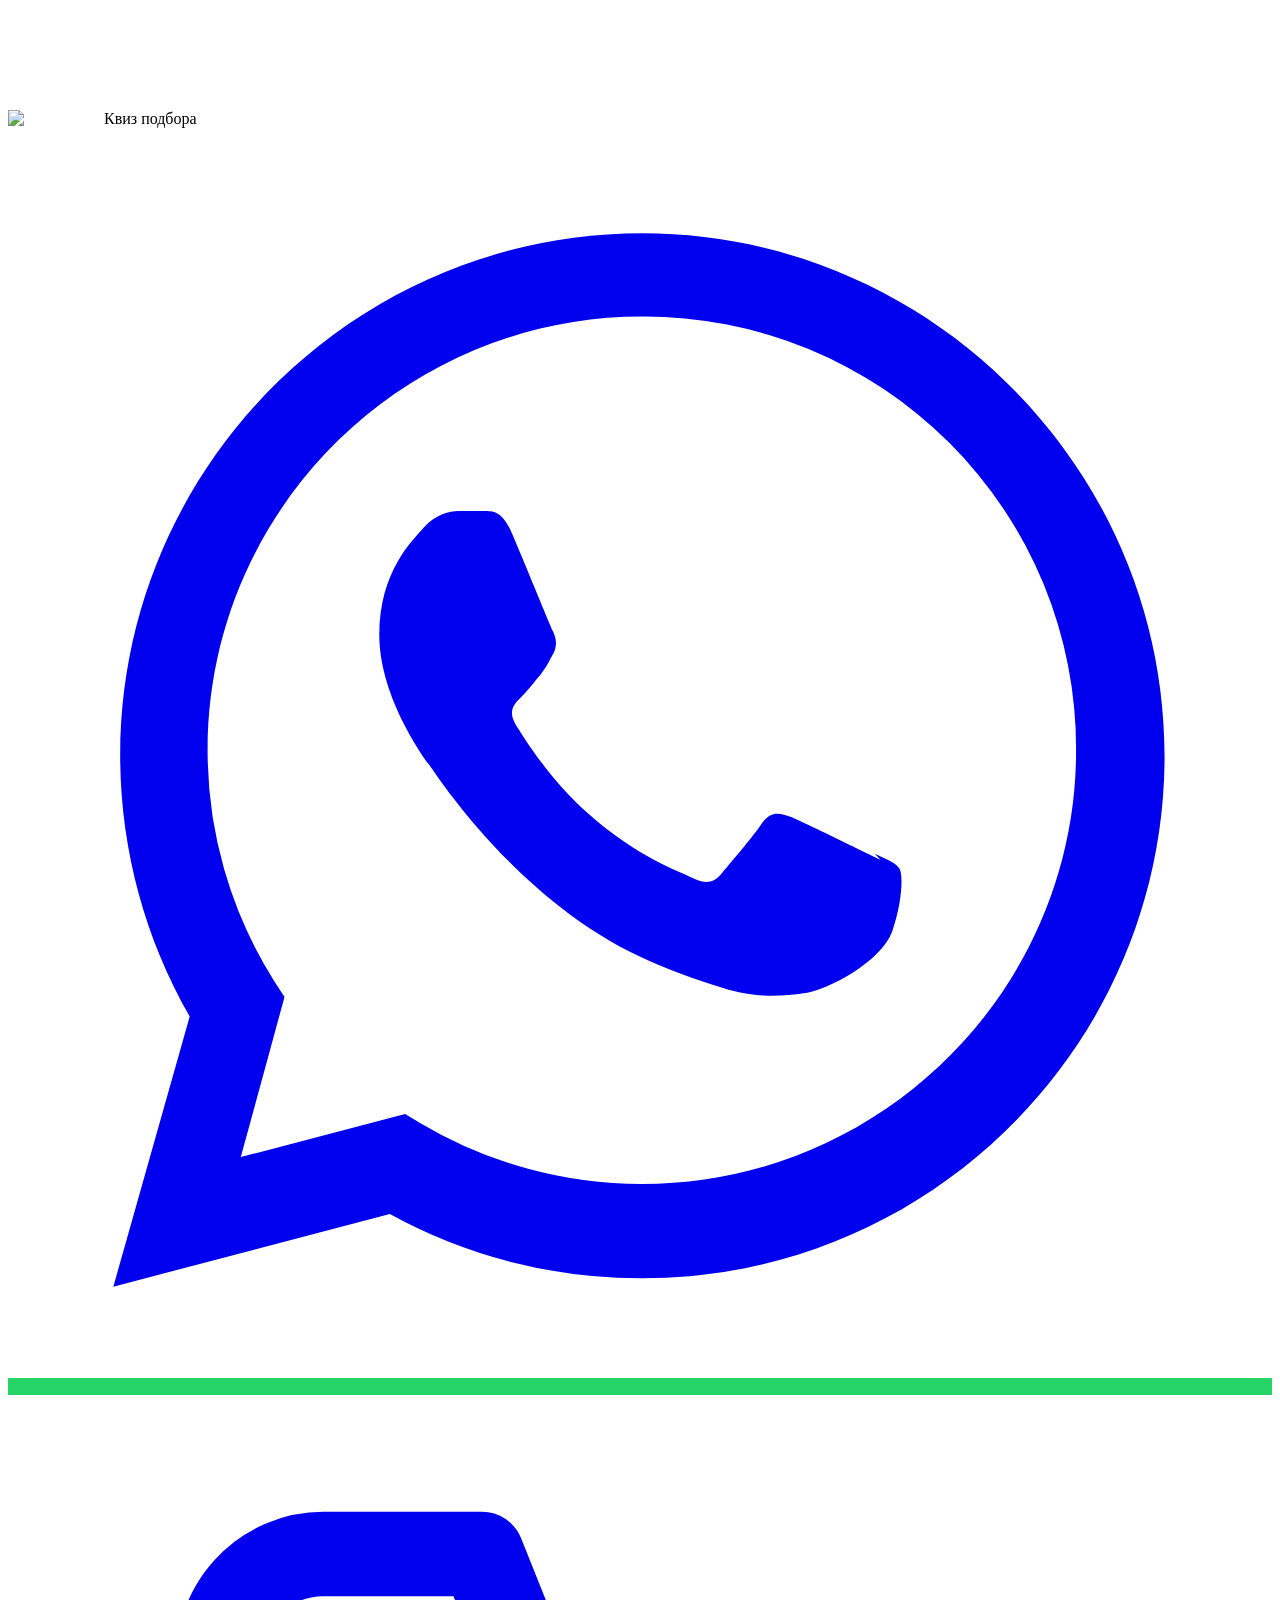
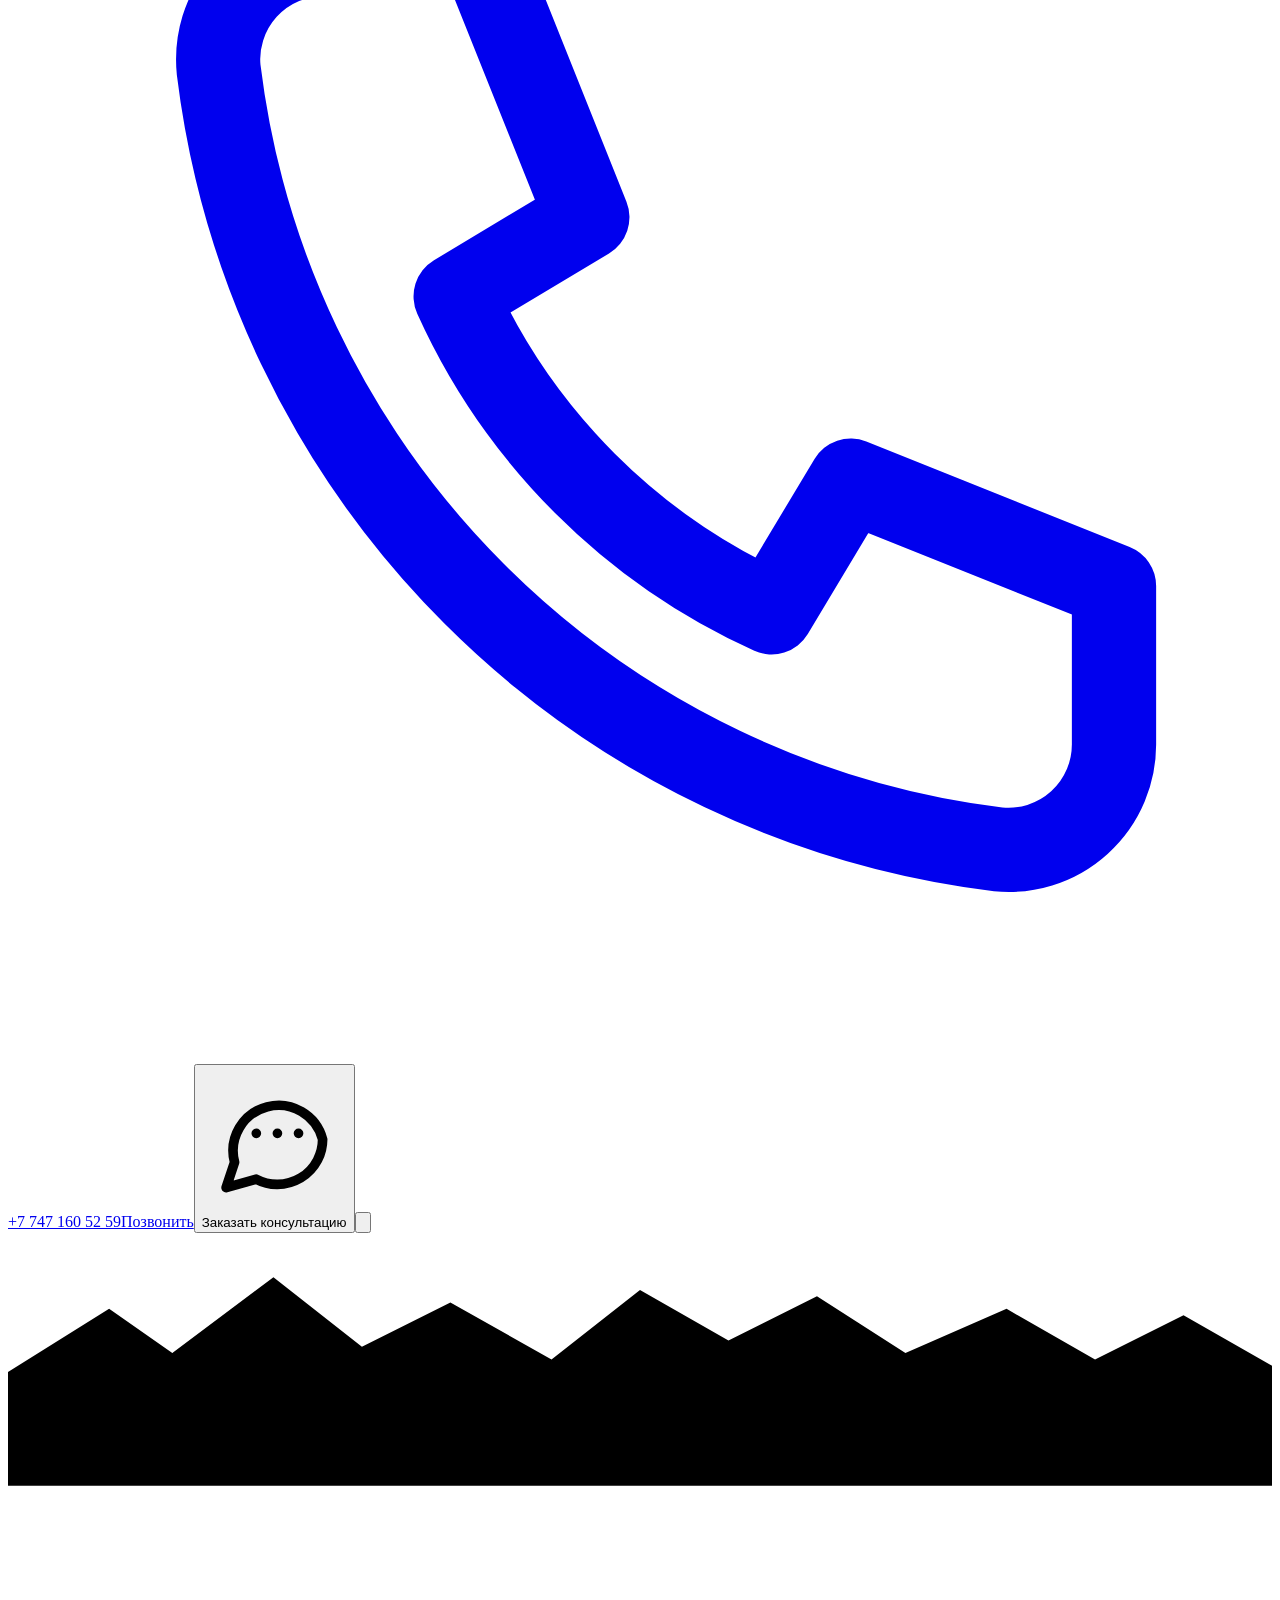
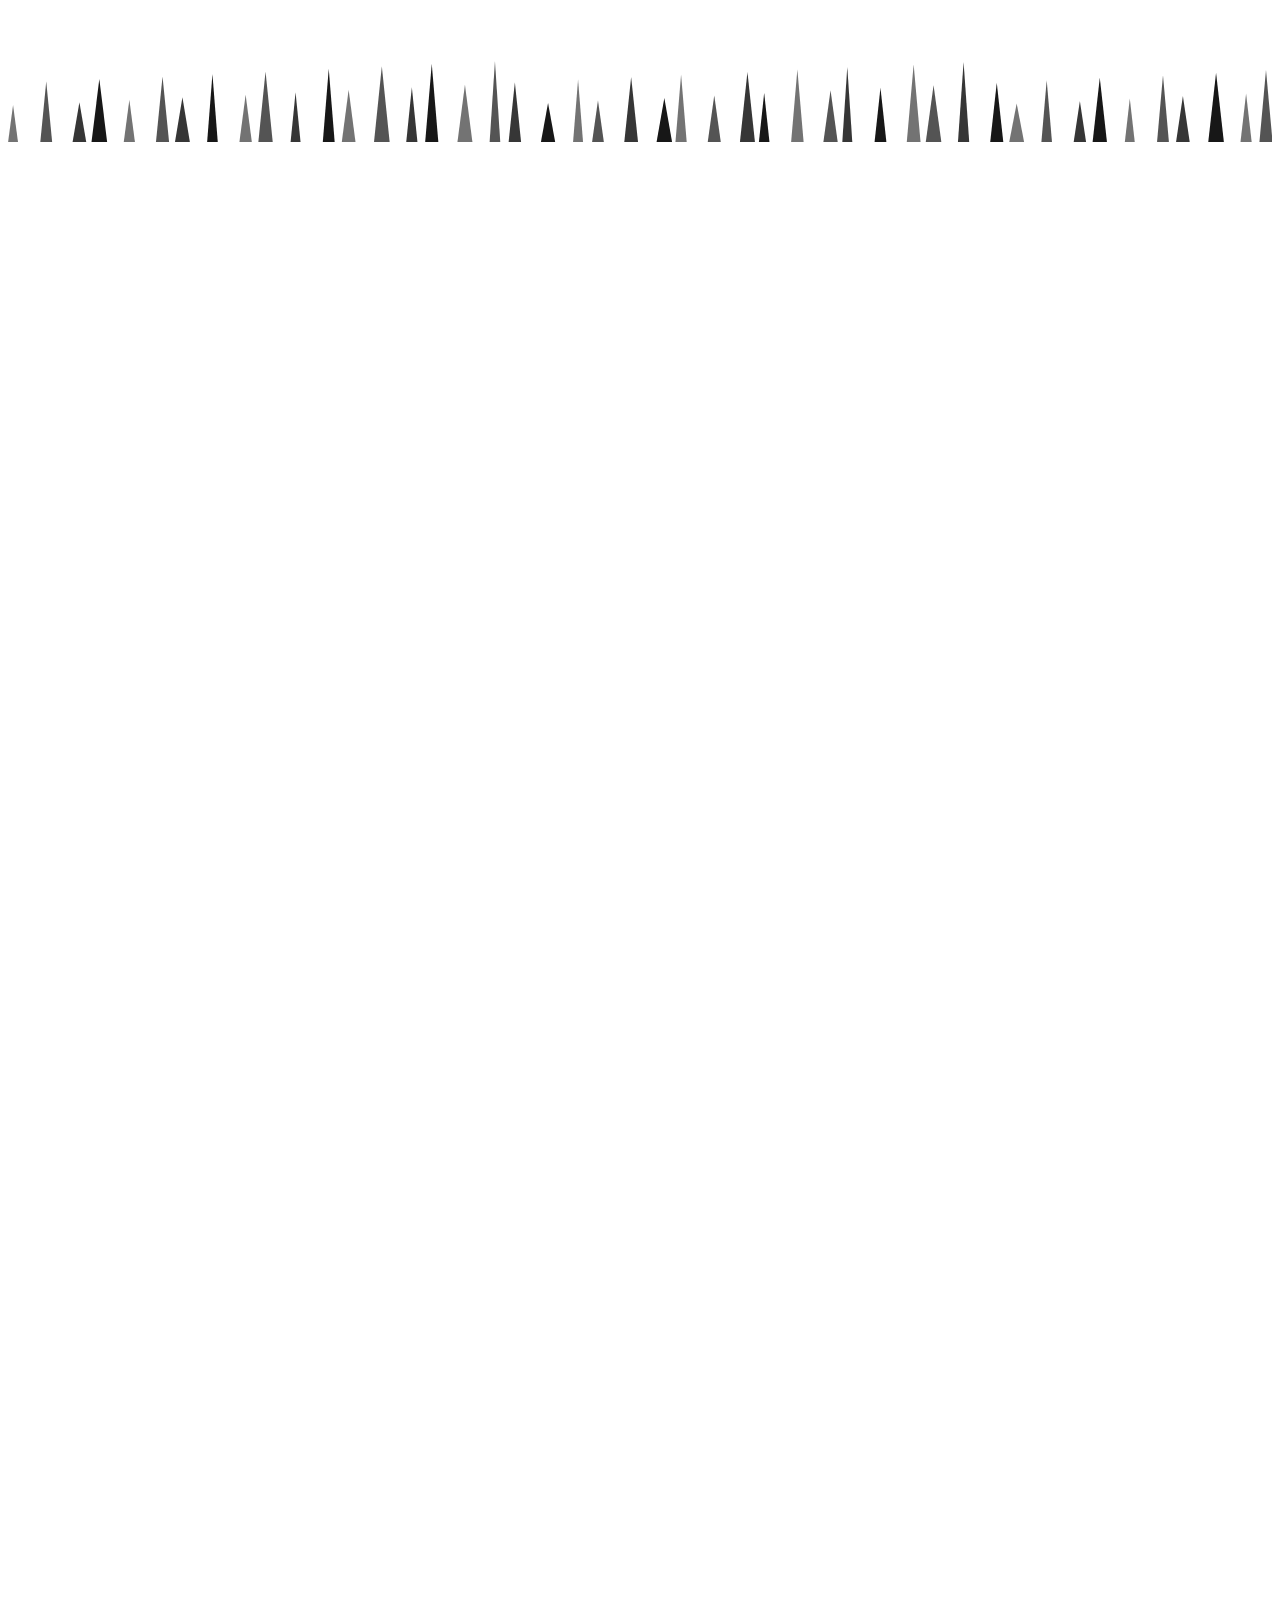
==== commit 98a6d879: "preview: prefix assets for project pages" ====
--- a/index.html
+++ b/index.html
@@ -1 +1 @@
-<!DOCTYPE html><!--DRdYRYBDFUfU1_tnWAIpd--><html lang="ru" class="__variable_681ec2 __variable_5d1fc3"><head><meta charSet="utf-8"/><meta name="viewport" content="width=device-width, initial-scale=1, maximum-scale=5"/><link rel="preload" href="/_next/static/media/29b98dbfba401fa9-s.p.woff2" as="font" crossorigin="" type="font/woff2"/><link rel="preload" href="/_next/static/media/86f65e8637cc94e3-s.p.woff2" as="font" crossorigin="" type="font/woff2"/><link rel="preload" href="/_next/static/media/8760c4774489e4ba-s.p.woff2" as="font" crossorigin="" type="font/woff2"/><link rel="preload" href="/_next/static/media/d76fe899475ae4d7-s.p.woff2" as="font" crossorigin="" type="font/woff2"/><link rel="preload" as="image" href="/brand/sharmax-logo-white.png"/><link rel="preload" as="image" href="/showroom/salon-3.webp"/><link rel="stylesheet" href="/_next/static/css/3163fe14a75844a1.css" data-precedence="next"/><link rel="preload" as="script" fetchPriority="low" href="/_next/static/chunks/webpack-f09440f8c81354e8.js"/><script src="/_next/static/chunks/4bd1b696-c023c6e3521b1417.js" async=""></script><script src="/_next/static/chunks/255-2005b055456c798b.js" async=""></script><script src="/_next/static/chunks/main-app-bb6a0ac166a0b08e.js" async=""></script><script src="/_next/static/chunks/812-9107ff0c59e5d3f1.js" async=""></script><script src="/_next/static/chunks/app/page-783dfce4737a1b7c.js" async=""></script><meta name="next-size-adjust" content=""/><meta name="theme-color" content="#05060a"/><title>Подбор квадроцикла SHARMAX за 1 минуту — квиз от Globaldrive</title><meta name="description" content="Квиз подбора квадроцикла SHARMAX: 6 вопросов о маршрутах, бюджете и задачах — конкретная модель с ценой, рассрочкой и тест-драйвом в Астане и Алматы."/><meta name="keywords" content="квадроцикл Астана,квадроцикл Алматы,SHARMAX купить,подбор квадроцикла,квадроцикл 4x4,квадроцикл Казахстан,Globaldrive"/><meta name="robots" content="index, follow"/><meta property="og:title" content="Квиз подбора квадроцикла SHARMAX"/><meta property="og:description" content="Ответьте на 6 вопросов — подберём квадроцикл под ваши маршруты, бюджет и стиль езды. Бонус: консультация и тест-драйв."/><meta property="og:locale" content="ru_KZ"/><meta property="og:image" content="https://globaldrive.kz/images/models/sharmax-force-challenger-800.jpg"/><meta property="og:image:width" content="1024"/><meta property="og:image:height" content="732"/><meta property="og:image:alt" content="Квадроцикл SHARMAX Force Challenger 800"/><meta property="og:type" content="website"/><meta name="twitter:card" content="summary_large_image"/><meta name="twitter:title" content="Квиз подбора квадроцикла SHARMAX"/><meta name="twitter:description" content="Ответьте на 6 вопросов — подберём квадроцикл под ваши маршруты, бюджет и стиль езды. Бонус: консультация и тест-драйв."/><meta name="twitter:image" content="https://globaldrive.kz/images/models/sharmax-force-challenger-800.jpg"/><meta name="twitter:image:width" content="1024"/><meta name="twitter:image:height" content="732"/><meta name="twitter:image:alt" content="Квадроцикл SHARMAX Force Challenger 800"/><link rel="icon" href="/icon.png?c50de24dd251ef3d" type="image/png" sizes="512x512"/><script src="/_next/static/chunks/polyfills-42372ed130431b0a.js" noModule=""></script></head><body class="min-h-dvh bg-ink-950 text-mist-100 antialiased"><div hidden=""><!--$--><!--/$--></div><div class="relative min-h-dvh"><div aria-hidden="true" class="pointer-events-none fixed inset-0 -z-10 overflow-hidden bg-ink-950"><div class="absolute inset-0 grid-lines"></div><div class="animate-aurora absolute -left-[15%] -top-[20%] h-[70vmax] w-[70vmax] rounded-full opacity-[0.5] blur-[110px]" style="background:radial-gradient(circle at 30% 30%, rgba(255,106,0,0.55), rgba(255,106,0,0) 62%)"></div><div class="animate-aurora absolute -right-[20%] top-[10%] h-[65vmax] w-[65vmax] rounded-full opacity-40 blur-[120px]" style="animation-delay:-7s;background:radial-gradient(circle at 60% 40%, rgba(47,105,255,0.6), rgba(47,105,255,0) 65%)"></div><div class="animate-aurora absolute bottom-[-25%] left-[20%] h-[60vmax] w-[60vmax] rounded-full opacity-30 blur-[130px]" style="animation-delay:-13s;background:radial-gradient(circle at 50% 50%, rgba(255,180,87,0.45), rgba(255,180,87,0) 60%)"></div><div class="absolute inset-0 bg-gradient-to-b from-ink-950/40 via-ink-950/70 to-ink-950"></div><div class="noise-overlay absolute inset-0"></div></div><div class="fixed inset-0 z-[70] flex flex-col items-center justify-center bg-ink-950" role="status" aria-live="polite" aria-label="Загрузка квиза" style="opacity:1"><div class="absolute inset-0 grid-lines opacity-60"></div><div class="animate-aurora absolute left-1/2 top-1/2 h-[70vmax] w-[70vmax] -translate-x-1/2 -translate-y-1/2 rounded-full opacity-40 blur-[120px]" style="background:radial-gradient(circle at 50% 50%, rgba(255,106,0,0.5), rgba(47,105,255,0.25) 45%, transparent 70%)"></div><div class="relative flex flex-col items-center px-6"><div style="opacity:0;transform:scale(0.9)"><img alt="SHARMAX" width="258" height="80" decoding="async" data-nimg="1" class="w-auto shrink-0 h-7 w-auto sm:h-9" style="color:transparent" src="/brand/sharmax-logo-white.png"/></div><p class="mt-5 font-display text-sm font-semibold uppercase tracking-[0.28em] text-mist-300" style="opacity:0;transform:translateY(8px)">Квиз подбора квадроцикла</p><div class="mt-6 h-[3px] w-48 overflow-hidden rounded-full bg-white/10 sm:w-64"><div class="h-full rounded-full bg-gradient-to-r from-brand-orange via-brand-amber to-brand-blue" style="width:0%"></div></div><p class="mt-4 text-xs text-mist-400" style="opacity:0">Готовим модели и цены SHARMAX…</p></div></div><header class="sticky top-0 z-40 border-b border-white/8 bg-ink-950/70 backdrop-blur-xl"><div class="mx-auto flex min-h-16 max-w-6xl items-center justify-between gap-4 px-4 py-2.5 sm:px-6"><div class="flex shrink-0 items-center gap-3"><img alt="SHARMAX" loading="lazy" width="258" height="80" decoding="async" data-nimg="1" class="w-auto shrink-0 h-5 sm:h-6" style="color:transparent" src="/brand/sharmax-logo-white.png"/><span class="hidden h-4 w-px bg-white/15 sm:block"></span><span class="hidden text-xs font-semibold uppercase tracking-[0.12em] text-mist-400 sm:block">Квиз подбора</span></div><div class="flex items-center gap-2"><div class="flex flex-wrap items-center justify-center gap-2 sm:justify-start hidden lg:flex"><a href="https://wa.me/77771577001" target="_blank" rel="noopener noreferrer" title="Написать в WhatsApp" aria-label="Написать в WhatsApp" class="group inline-flex h-11 w-11 items-center justify-center" tabindex="0"><span class="h-8 w-8 text-base flex shrink-0 items-center justify-center rounded-full text-white shadow-[0_6px_18px_-6px_rgba(0,0,0,0.9)] transition-opacity group-hover:opacity-90" style="background-color:#25D366"><svg viewBox="0 0 24 24" class="h-4 w-4" fill="currentColor" aria-hidden="true"><path d="M12.04 2C6.58 2 2.13 6.45 2.13 11.91c0 1.75.46 3.46 1.32 4.96L2 22l5.25-1.38a9.86 9.86 0 0 0 4.79 1.22h.01c5.46 0 9.91-4.45 9.91-9.91S17.5 2 12.04 2Zm0 18.05h-.01a8.2 8.2 0 0 1-4.19-1.15l-.3-.18-3.12.82.83-3.04-.2-.31a8.17 8.17 0 0 1-1.26-4.38c0-4.54 3.7-8.23 8.25-8.23a8.2 8.2 0 0 1 8.24 8.24c0 4.54-3.7 8.23-8.24 8.23Zm4.52-6.16c-.25-.12-1.47-.72-1.69-.81-.23-.08-.39-.12-.56.13-.16.24-.64.8-.78.97-.15.16-.29.18-.53.06-.25-.13-1.05-.39-1.99-1.23-.74-.65-1.23-1.46-1.38-1.7-.14-.25-.01-.38.11-.5.11-.11.25-.29.37-.43.12-.15.16-.25.25-.41.08-.17.04-.31-.02-.43-.06-.13-.56-1.35-.77-1.84-.2-.48-.4-.42-.55-.43h-.47c-.16 0-.43.06-.65.31-.22.25-.85.84-.85 2.04s.87 2.37.99 2.53c.12.16 1.71 2.62 4.15 3.67.58.25 1.03.4 1.39.51.58.19 1.11.16 1.53.1.47-.07 1.47-.6 1.68-1.18.2-.58.2-1.08.14-1.18-.06-.11-.22-.17-.47-.29Z"></path></svg></span></a></div><a href="tel:+77471605259" class="inline-flex min-h-11 items-center gap-2 whitespace-nowrap rounded-xl border border-white/12 px-3 py-2 text-xs font-bold text-white transition hover:border-white/35 sm:min-h-0 sm:text-sm"><svg viewBox="0 0 24 24" fill="none" stroke="currentColor" stroke-width="1.6" stroke-linecap="round" stroke-linejoin="round" class="h-3.5 w-3.5" aria-hidden="true" focusable="false"><path d="M6 3h3l2 5-2.5 1.5a12 12 0 0 0 6 6L16 13l5 2v3a2 2 0 0 1-2.2 2A17 17 0 0 1 4 5.2 2 2 0 0 1 6 3Z"></path></svg><span class="hidden sm:inline">+7 747 160 52 59</span><span class="sm:hidden">Позвонить</span></a><span class="hidden sm:inline-flex"><button type="button" class="inline-flex items-center justify-center gap-2 rounded-xl border border-brand-orange/45 bg-brand-orange/12 text-xs font-bold text-white transition hover:border-brand-orange hover:bg-brand-orange/20 px-3.5 py-2 sm:text-sm"><svg viewBox="0 0 24 24" fill="none" stroke="currentColor" stroke-width="1.6" stroke-linecap="round" stroke-linejoin="round" class="h-3.5 w-3.5 shrink-0" aria-hidden="true" focusable="false"><path d="M20 12a7.5 7.5 0 0 1-11 6.6L4 20l1.4-4.2A7.5 7.5 0 1 1 20 12Z"></path><path d="M9 11h.01M12.5 11h.01M16 11h.01"></path></svg>Заказать консультацию</button></span><button type="button" aria-label="Заказать консультацию" class="inline-flex h-11 w-11 items-center justify-center rounded-xl border border-white/12 text-white transition hover:border-white/35 sm:hidden"><svg viewBox="0 0 24 24" fill="none" stroke="currentColor" stroke-width="1.6" stroke-linecap="round" stroke-linejoin="round" class="h-4 w-4" aria-hidden="true" focusable="false"><path d="M20 12a7.5 7.5 0 0 1-11 6.6L4 20l1.4-4.2A7.5 7.5 0 1 1 20 12Z"></path><path d="M9 11h.01M12.5 11h.01M16 11h.01"></path></svg></button></div></div></header><main class="mx-auto w-full max-w-6xl overflow-x-clip px-4 pb-28 pt-4 sm:px-6 sm:pb-24 sm:pt-5"><div><div class="pointer-events-none fixed inset-0 -z-10"><div aria-hidden="true" class="pointer-events-none absolute inset-0 overflow-hidden"><div class="absolute inset-0 bg-[radial-gradient(120%_80%_at_50%_0%,rgba(24,32,56,0.75),transparent_60%)]"></div><svg class="animate-drift-x absolute inset-x-0 bottom-0 h-[52%] w-[200%] text-white/[0.045]" viewBox="0 0 2000 400" preserveAspectRatio="none" aria-hidden="true"><path fill="currentColor" d="M0 220 L160 120 L260 190 L420 70 L560 180 L700 110 L860 200 L1000 90 L1140 170 L1280 100 L1420 190 L1580 120 L1720 200 L1860 130 L2000 210 L2000 400 L0 400 Z"></path></svg><svg class="animate-drift-x-rev absolute inset-x-0 bottom-0 h-[40%] w-[200%] text-black/40" viewBox="0 0 2000 400" preserveAspectRatio="none" aria-hidden="true"><g fill="currentColor"><path d="M0 400 L8 340 L16 400 Z" opacity="0.55"></path><path d="M51 400 L60.5 303 L70 400 Z" opacity="0.67"></path><path d="M102 400 L113 336 L124 400 Z" opacity="0.79"></path><path d="M132 400 L144.5 299 L157 400 Z" opacity="0.91"></path><path d="M183 400 L192 332 L201 400 Z" opacity="0.55"></path><path d="M234 400 L244.5 295 L255 400 Z" opacity="0.67"></path><path d="M264 400 L276 328 L288 400 Z" opacity="0.79"></path><path d="M315 400 L323.5 291 L332 400 Z" opacity="0.91"></path><path d="M366 400 L376 324 L386 400 Z" opacity="0.55"></path><path d="M396 400 L407.5 287 L419 400 Z" opacity="0.67"></path><path d="M447 400 L455 320 L463 400 Z" opacity="0.79"></path><path d="M498 400 L507.5 283 L517 400 Z" opacity="0.91"></path><path d="M528 400 L539 316 L550 400 Z" opacity="0.55"></path><path d="M579 400 L591.5 279 L604 400 Z" opacity="0.67"></path><path d="M630 400 L639 312 L648 400 Z" opacity="0.79"></path><path d="M660 400 L670.5 275 L681 400 Z" opacity="0.91"></path><path d="M711 400 L723 308 L735 400 Z" opacity="0.55"></path><path d="M762 400 L770.5 271 L779 400 Z" opacity="0.67"></path><path d="M792 400 L802 304 L812 400 Z" opacity="0.79"></path><path d="M843 400 L854.5 337 L866 400 Z" opacity="0.91"></path><path d="M894 400 L902 300 L910 400 Z" opacity="0.55"></path><path d="M924 400 L933.5 333 L943 400 Z" opacity="0.67"></path><path d="M975 400 L986 296 L997 400 Z" opacity="0.79"></path><path d="M1026 400 L1038.5 329 L1051 400 Z" opacity="0.91"></path><path d="M1056 400 L1065 292 L1074 400 Z" opacity="0.55"></path><path d="M1107 400 L1117.5 325 L1128 400 Z" opacity="0.67"></path><path d="M1158 400 L1170 288 L1182 400 Z" opacity="0.79"></path><path d="M1188 400 L1196.5 321 L1205 400 Z" opacity="0.91"></path><path d="M1239 400 L1249 284 L1259 400 Z" opacity="0.55"></path><path d="M1290 400 L1301.5 317 L1313 400 Z" opacity="0.67"></path><path d="M1320 400 L1328 280 L1336 400 Z" opacity="0.79"></path><path d="M1371 400 L1380.5 313 L1390 400 Z" opacity="0.91"></path><path d="M1422 400 L1433 276 L1444 400 Z" opacity="0.55"></path><path d="M1452 400 L1464.5 309 L1477 400 Z" opacity="0.67"></path><path d="M1503 400 L1512 272 L1521 400 Z" opacity="0.79"></path><path d="M1554 400 L1564.5 305 L1575 400 Z" opacity="0.91"></path><path d="M1584 400 L1596 338 L1608 400 Z" opacity="0.55"></path><path d="M1635 400 L1643.5 301 L1652 400 Z" opacity="0.67"></path><path d="M1686 400 L1696 334 L1706 400 Z" opacity="0.79"></path><path d="M1716 400 L1727.5 297 L1739 400 Z" opacity="0.91"></path><path d="M1767 400 L1775 330 L1783 400 Z" opacity="0.55"></path><path d="M1818 400 L1827.5 293 L1837 400 Z" opacity="0.67"></path><path d="M1848 400 L1859 326 L1870 400 Z" opacity="0.79"></path><path d="M1899 400 L1911.5 289 L1924 400 Z" opacity="0.91"></path><path d="M1950 400 L1959 322 L1968 400 Z" opacity="0.55"></path><path d="M1980 400 L1990.5 285 L2001 400 Z" opacity="0.67"></path></g></svg><div class="absolute -bottom-1/3 left-1/2 h-[70%] w-[120%] -translate-x-1/2 opacity-25" style="background:conic-gradient(from 180deg at 50% 100%, transparent 40%, rgba(255,180,87,0.5) 50%, transparent 60%)"></div><span class="absolute rounded-full bg-brand-amber" style="left:47.585524804890156%;top:50.60594869079068%;width:4.321090561337769px;height:4.321090561337769px;opacity:0.14135383599670603;filter:blur(1px)"></span><span class="absolute rounded-full bg-brand-amber" style="left:16.004084376618266%;top:23.252533678896725%;width:4.753212152281776px;height:4.753212152281776px;opacity:0.26749499957542866;filter:blur(1px)"></span><span class="absolute rounded-full bg-brand-amber" style="left:40.731236594729125%;top:67.16614211909473%;width:4.315827522426844px;height:4.315827522426844px;opacity:0.16897141340188682;filter:blur(1px)"></span><span class="absolute rounded-full bg-brand-amber" style="left:50.40180119685829%;top:59.45784355280921%;width:4.285960603971034px;height:4.285960603971034px;opacity:0.1597108812467195;filter:blur(1px)"></span><span class="absolute rounded-full bg-brand-amber" style="left:3.394522052258253%;top:26.261940251570195%;width:3.4223838546313345px;height:3.4223838546313345px;opacity:0.29956197838066145;filter:blur(1px)"></span><span class="absolute rounded-full bg-brand-amber" style="left:57.689948310144246%;top:83.0441453284584%;width:3.770090736448765px;height:3.770090736448765px;opacity:0.27048617642605677;filter:blur(1px)"></span><span class="absolute rounded-full bg-brand-amber" style="left:25.65924811642617%;top:35.95509306062013%;width:2.7979608091991395px;height:2.7979608091991395px;opacity:0.1340018446254544;filter:blur(1px)"></span><span class="absolute rounded-full bg-brand-amber" style="left:66.5050343843177%;top:21.928987624123693%;width:4.552316522225738px;height:4.552316522225738px;opacity:0.341428933669813;filter:blur(1px)"></span><span class="absolute rounded-full bg-brand-amber" style="left:65.83755302708596%;top:38.86899310629815%;width:4.829520940082148px;height:4.829520940082148px;opacity:0.23059451848268508;filter:blur(1px)"></span><span class="absolute rounded-full bg-brand-amber" style="left:94.1366306738928%;top:64.69713081140071%;width:4.401441668625921px;height:4.401441668625921px;opacity:0.2221393234259449;filter:blur(1px)"></span><span class="absolute rounded-full bg-brand-amber" style="left:9.477671841159463%;top:26.96085010189563%;width:4.140054146526381px;height:4.140054146526381px;opacity:0.348368686104659;filter:blur(1px)"></span><span class="absolute rounded-full bg-brand-amber" style="left:97.89470033720136%;top:50.733660955447704%;width:3.373984757112339px;height:3.373984757112339px;opacity:0.22280258068814873;filter:blur(1px)"></span><span class="absolute rounded-full bg-brand-amber" style="left:32.53499357961118%;top:62.21979516092688%;width:3.467019466450438px;height:3.467019466450438px;opacity:0.35287914582761004;filter:blur(1px)"></span><span class="absolute rounded-full bg-brand-amber" style="left:22.851104754954576%;top:37.45872719679028%;width:4.7194523678626865px;height:4.7194523678626865px;opacity:0.30561068386770784;filter:blur(1px)"></span><span class="absolute rounded-full bg-brand-amber" style="left:29.977383464574814%;top:61.58136785728857%;width:2.8679998216684908px;height:2.8679998216684908px;opacity:0.35712673550471663;filter:blur(1px)"></span><span class="absolute rounded-full bg-brand-amber" style="left:30.073384987190366%;top:25.30006693676114%;width:2.738866728032008px;height:2.738866728032008px;opacity:0.17433930072467774;filter:blur(1px)"></span><span class="absolute rounded-full bg-brand-amber" style="left:55.246469588018954%;top:66.08709770720452%;width:2.4669430411886424px;height:2.4669430411886424px;opacity:0.22825746989576146;filter:blur(1px)"></span><span class="absolute rounded-full bg-brand-amber" style="left:19.00382973253727%;top:59.12766265915707%;width:4.229069699766114px;height:4.229069699766114px;opacity:0.13214034360600635;filter:blur(1px)"></span><div class="absolute inset-0 bg-gradient-to-t from-ink-950 via-ink-950/70 to-transparent"></div></div></div><div style="opacity:0;transform:translateY(18px)"><div data-testid="hero-firstscreen" class="grid gap-4 sm:gap-6 lg:grid-cols-[1.15fr_0.85fr] lg:items-start lg:gap-x-10 lg:gap-y-0"><div class="order-1 min-w-0 text-center sm:text-left lg:col-start-1 lg:row-start-1"><div class="flex flex-wrap items-center justify-center gap-3 sm:justify-start" style="opacity:0;transform:translateY(12px)"><span class="text-xs font-bold uppercase tracking-[0.12em] text-mist-300">Globaldrive · Казахстан</span></div><h1 class="mx-auto mt-3 max-w-2xl text-balance break-words font-display text-2xl font-extrabold leading-[1.08] tracking-tight text-white sm:mx-0 sm:text-[2rem] lg:max-w-none lg:text-[2.25rem] xl:text-[2.5rem]" style="opacity:0;transform:translateY(16px)">Подберём квадроцикл<!-- --> <span class="text-gradient-brand">под ваши маршруты</span> за 60 секунд</h1><p class="mx-auto mt-3 max-w-[30rem] text-sm leading-relaxed text-mist-300 sm:mx-0 sm:text-base" style="opacity:0;transform:translateY(16px)">6 вопросов — и конкретная модель SHARMAX с ценой, рассрочкой и тест-драйвом в Астане.</p><div class="mx-auto mt-3 grid w-full max-w-xl grid-cols-1 gap-3 sm:mt-5 sm:mx-0 sm:max-w-none sm:flex sm:flex-wrap sm:items-stretch" style="opacity:0;transform:translateY(16px)"><button type="button" class="shine animate-pulse-ring group inline-flex h-[52px] w-full items-center justify-center gap-2 rounded-2xl bg-gradient-to-r from-brand-orange to-brand-amber px-3 text-center font-display text-sm font-extrabold leading-tight text-ink-950 min-[400px]:px-4 min-[400px]:text-base sm:w-auto sm:px-5 sm:text-base lg:h-14" tabindex="0"><span class="relative z-10 whitespace-nowrap">Подобрать мой квадроцикл</span><svg viewBox="0 0 24 24" class="relative z-10 h-5 w-5 shrink-0 transition-transform group-hover:translate-x-1" fill="none" stroke="currentColor" stroke-width="2.6"><path d="M5 12h14M13 6l6 6-6 6" stroke-linecap="round" stroke-linejoin="round"></path></svg></button><div class="hidden lg:flex"><a href="tel:+77471605259" class="inline-flex h-14 w-auto items-center justify-center gap-2 whitespace-nowrap rounded-2xl border border-white/15 px-4 text-sm font-bold leading-tight text-white transition hover:border-white/40"><svg viewBox="0 0 24 24" fill="none" stroke="currentColor" stroke-width="1.6" stroke-linecap="round" stroke-linejoin="round" class="h-4 w-4 shrink-0" aria-hidden="true" focusable="false"><path d="M6 3h3l2 5-2.5 1.5a12 12 0 0 0 6 6L16 13l5 2v3a2 2 0 0 1-2.2 2A17 17 0 0 1 4 5.2 2 2 0 0 1 6 3Z"></path></svg><span class="whitespace-nowrap">+7 747 160 52 59</span></a></div></div></div><div data-testid="hero-showroom-col" class="order-2 min-w-0 lg:col-start-2 lg:row-span-2 lg:row-start-1"><div data-testid="hero-showroom" class="min-w-0"><div class="grid h-[156px] grid-cols-12 grid-rows-2 gap-1.5 lg:h-[440px] lg:gap-2"><button type="button" class="group relative overflow-hidden rounded-xl border border-white/10 bg-ink-900 text-left focus-visible:outline-2 focus-visible:outline-offset-2 focus-visible:outline-brand-orange lg:rounded-2xl col-span-8 row-span-2 lg:col-span-7" style="opacity:0;transform:scale(0.985)"><span class="sr-only">Открыть фото: </span><img alt="Фасад шоурума SHARMAX в Астане: флаги и выставленная техника у входа" decoding="async" data-nimg="fill" class="object-cover transition-transform duration-700 ease-out group-hover:scale-[1.05]" style="position:absolute;height:100%;width:100%;left:0;top:0;right:0;bottom:0;object-position:50% 55%;color:transparent" src="/showroom/salon-3.webp"/><div class="pointer-events-none absolute inset-0 bg-gradient-to-t from-ink-950/90 via-ink-950/15 to-ink-950/10"></div><span class="pointer-events-none absolute inset-x-0 bottom-0 flex items-center p-1.5 lg:p-3"><span class="whitespace-nowrap rounded-lg bg-ink-950/85 px-2 py-1 text-xs font-bold uppercase tracking-[0.12em] text-white backdrop-blur-sm">Шоурум</span></span></button><button type="button" class="group relative overflow-hidden rounded-xl border border-white/10 bg-ink-900 text-left focus-visible:outline-2 focus-visible:outline-offset-2 focus-visible:outline-brand-orange lg:rounded-2xl col-span-4 lg:col-span-5" style="opacity:0;transform:scale(0.985)"><span class="sr-only">Открыть фото: </span><img alt="Интерьер шоурума SHARMAX: ряд мотоциклов слева и квадроциклы справа" loading="lazy" decoding="async" data-nimg="fill" class="object-cover transition-transform duration-700 ease-out group-hover:scale-[1.05]" style="position:absolute;height:100%;width:100%;left:0;top:0;right:0;bottom:0;object-position:50% 55%;color:transparent" src="/showroom/salon-1.webp"/><div class="pointer-events-none absolute inset-0 bg-gradient-to-t from-ink-950/90 via-ink-950/15 to-ink-950/10"></div><span class="pointer-events-none absolute inset-x-0 bottom-0 flex items-center p-1.5 lg:p-3"><span class="whitespace-nowrap rounded-lg bg-ink-950/85 px-2 py-1 text-xs font-bold uppercase tracking-[0.12em] text-white backdrop-blur-sm">Зал</span></span></button><button type="button" class="group relative overflow-hidden rounded-xl border border-white/10 bg-ink-900 text-left focus-visible:outline-2 focus-visible:outline-offset-2 focus-visible:outline-brand-orange lg:rounded-2xl col-span-4 lg:col-span-5" style="opacity:0;transform:scale(0.985)"><span class="sr-only">Открыть фото: </span><img alt="Второй зал шоурума SHARMAX: ряды мотоциклов и квадроциклов вдоль витрин" loading="lazy" decoding="async" data-nimg="fill" class="object-cover transition-transform duration-700 ease-out group-hover:scale-[1.05]" style="position:absolute;height:100%;width:100%;left:0;top:0;right:0;bottom:0;object-position:50% 55%;color:transparent" src="/showroom/salon-2.webp"/><div class="pointer-events-none absolute inset-0 bg-gradient-to-t from-ink-950/90 via-ink-950/15 to-ink-950/10"></div><span class="pointer-events-none absolute inset-x-0 bottom-0 flex items-center p-1.5 lg:p-3"><span class="whitespace-nowrap rounded-lg bg-ink-950/85 px-2 py-1 text-xs font-bold uppercase tracking-[0.12em] text-white backdrop-blur-sm">Витрина</span></span></button></div><div data-testid="hero-address" class="mt-2 flex items-center justify-between gap-3 rounded-2xl border border-white/10 bg-white/[0.03] px-3.5 py-2 lg:py-2.5"><div class="min-w-0"><p class="flex items-center gap-1.5 whitespace-nowrap text-sm font-semibold text-white"><svg viewBox="0 0 24 24" fill="none" stroke="currentColor" stroke-width="1.6" stroke-linecap="round" stroke-linejoin="round" class="h-3.5 w-3.5 shrink-0 text-brand-orange" aria-hidden="true" focusable="false"><path d="m9 4-5 2v14l5-2 6 2 5-2V4l-5 2z"></path><path d="M9 4v14M15 6v14"></path></svg>Астана, ул. Шары Жиенкуловой, 11</p><p class="mt-0.5 flex items-center gap-1.5 whitespace-nowrap text-xs text-mist-300"><svg viewBox="0 0 24 24" fill="none" stroke="currentColor" stroke-width="1.6" stroke-linecap="round" stroke-linejoin="round" class="h-3.5 w-3.5 shrink-0 text-brand-orange" aria-hidden="true" focusable="false"><circle cx="12" cy="12" r="9"></circle><path d="M12 7v5l3.5 2"></path></svg>Пн–Вс 10:00–19:00</p></div><a href="https://2gis.kz/astana/search/%D0%A8%D0%B0%D1%80%D1%8B%20%D0%96%D0%B8%D0%B5%D0%BD%D0%BA%D1%83%D0%BB%D0%BE%D0%B2%D0%BE%D0%B9%2011" target="_blank" rel="noreferrer" class="inline-flex min-h-11 shrink-0 items-center gap-1.5 rounded-xl border border-white/15 px-3 text-xs font-bold text-white transition hover:border-white/40"><svg viewBox="0 0 24 24" fill="none" stroke="currentColor" stroke-width="1.6" stroke-linecap="round" stroke-linejoin="round" class="h-3.5 w-3.5" aria-hidden="true" focusable="false"><path d="m9 4-5 2v14l5-2 6 2 5-2V4l-5 2z"></path><path d="M9 4v14M15 6v14"></path></svg>Маршрут</a></div></div></div><div class="order-3 min-w-0 lg:col-start-1 lg:row-start-2"><div class="mt-3 grid grid-cols-2 gap-2 lg:hidden"><a href="tel:+77471605259" class="inline-flex min-h-11 items-center justify-center gap-1.5 rounded-xl border border-white/15 px-1.5 text-xs font-bold text-white transition hover:border-white/40"><svg viewBox="0 0 24 24" fill="none" stroke="currentColor" stroke-width="1.6" stroke-linecap="round" stroke-linejoin="round" class="h-3.5 w-3.5 shrink-0" aria-hidden="true" focusable="false"><path d="M6 3h3l2 5-2.5 1.5a12 12 0 0 0 6 6L16 13l5 2v3a2 2 0 0 1-2.2 2A17 17 0 0 1 4 5.2 2 2 0 0 1 6 3Z"></path></svg><span class="whitespace-nowrap">Позвонить</span></a><a href="https://wa.me/77771577001" target="_blank" rel="noopener noreferrer" class="inline-flex min-h-11 items-center justify-center gap-1.5 rounded-xl border border-white/10 bg-white/[0.04] px-1.5 text-xs font-semibold text-mist-100 transition hover:border-white/35"><span class="flex h-5 w-5 shrink-0 items-center justify-center rounded-full text-white" style="background-color:#25D366"><svg viewBox="0 0 24 24" class="h-4 w-4" fill="currentColor" aria-hidden="true"><path d="M12.04 2C6.58 2 2.13 6.45 2.13 11.91c0 1.75.46 3.46 1.32 4.96L2 22l5.25-1.38a9.86 9.86 0 0 0 4.79 1.22h.01c5.46 0 9.91-4.45 9.91-9.91S17.5 2 12.04 2Zm0 18.05h-.01a8.2 8.2 0 0 1-4.19-1.15l-.3-.18-3.12.82.83-3.04-.2-.31a8.17 8.17 0 0 1-1.26-4.38c0-4.54 3.7-8.23 8.25-8.23a8.2 8.2 0 0 1 8.24 8.24c0 4.54-3.7 8.23-8.24 8.23Zm4.52-6.16c-.25-.12-1.47-.72-1.69-.81-.23-.08-.39-.12-.56.13-.16.24-.64.8-.78.97-.15.16-.29.18-.53.06-.25-.13-1.05-.39-1.99-1.23-.74-.65-1.23-1.46-1.38-1.7-.14-.25-.01-.38.11-.5.11-.11.25-.29.37-.43.12-.15.16-.25.25-.41.08-.17.04-.31-.02-.43-.06-.13-.56-1.35-.77-1.84-.2-.48-.4-.42-.55-.43h-.47c-.16 0-.43.06-.65.31-.22.25-.85.84-.85 2.04s.87 2.37.99 2.53c.12.16 1.71 2.62 4.15 3.67.58.25 1.03.4 1.39.51.58.19 1.11.16 1.53.1.47-.07 1.47-.6 1.68-1.18.2-.58.2-1.08.14-1.18-.06-.11-.22-.17-.47-.29Z"></path></svg></span><span class="whitespace-nowrap">WhatsApp</span></a></div><div class="mt-3 hidden flex-wrap items-center justify-start gap-3 lg:flex" style="opacity:0"><span class="text-xs font-semibold uppercase tracking-[0.12em] text-mist-400">Написать сразу:</span><div class="flex flex-wrap items-center justify-center gap-2 sm:justify-start "><a href="https://wa.me/77771577001" target="_blank" rel="noopener noreferrer" title="Написать в WhatsApp" aria-label="Написать в WhatsApp" class="group inline-flex min-h-11 items-center gap-1.5 rounded-xl border border-white/10 bg-white/[0.04] py-1.5 pl-1.5 pr-2 sm:gap-2 sm:py-2 sm:pl-2 sm:pr-3" tabindex="0"><span class="h-8 w-8 text-base flex shrink-0 items-center justify-center rounded-full text-white shadow-[0_6px_18px_-6px_rgba(0,0,0,0.9)] transition-opacity group-hover:opacity-90" style="background-color:#25D366"><svg viewBox="0 0 24 24" class="h-4 w-4" fill="currentColor" aria-hidden="true"><path d="M12.04 2C6.58 2 2.13 6.45 2.13 11.91c0 1.75.46 3.46 1.32 4.96L2 22l5.25-1.38a9.86 9.86 0 0 0 4.79 1.22h.01c5.46 0 9.91-4.45 9.91-9.91S17.5 2 12.04 2Zm0 18.05h-.01a8.2 8.2 0 0 1-4.19-1.15l-.3-.18-3.12.82.83-3.04-.2-.31a8.17 8.17 0 0 1-1.26-4.38c0-4.54 3.7-8.23 8.25-8.23a8.2 8.2 0 0 1 8.24 8.24c0 4.54-3.7 8.23-8.24 8.23Zm4.52-6.16c-.25-.12-1.47-.72-1.69-.81-.23-.08-.39-.12-.56.13-.16.24-.64.8-.78.97-.15.16-.29.18-.53.06-.25-.13-1.05-.39-1.99-1.23-.74-.65-1.23-1.46-1.38-1.7-.14-.25-.01-.38.11-.5.11-.11.25-.29.37-.43.12-.15.16-.25.25-.41.08-.17.04-.31-.02-.43-.06-.13-.56-1.35-.77-1.84-.2-.48-.4-.42-.55-.43h-.47c-.16 0-.43.06-.65.31-.22.25-.85.84-.85 2.04s.87 2.37.99 2.53c.12.16 1.71 2.62 4.15 3.67.58.25 1.03.4 1.39.51.58.19 1.11.16 1.53.1.47-.07 1.47-.6 1.68-1.18.2-.58.2-1.08.14-1.18-.06-.11-.22-.17-.47-.29Z"></path></svg></span><span class="text-xs font-semibold text-mist-100 sm:text-xs">WhatsApp</span></a></div></div><div class="mx-auto mt-2 max-w-xl sm:mx-0 sm:max-w-none lg:mt-5" style="opacity:0"><ul class="grid grid-cols-[1fr_1.3fr_1fr] gap-2 sm:grid-cols-3 sm:gap-3"><li class="rounded-2xl border border-white/10 bg-white/[0.03] px-2 py-1.5 text-center sm:px-3"><span class="block font-display text-xl font-extrabold text-white sm:text-xl">167</span><span class="mt-0.5 block text-xs leading-tight text-mist-400">квадроцикла</span></li><li class="rounded-2xl border border-white/10 bg-white/[0.03] px-2 py-1.5 text-center sm:px-3"><span class="block font-display text-xl font-extrabold text-white sm:text-xl">281</span><span class="mt-0.5 block text-xs leading-tight text-mist-400">моделей техники</span></li><li class="rounded-2xl border border-white/10 bg-white/[0.03] px-2 py-1.5 text-center sm:px-3"><span class="block font-display text-xl font-extrabold text-white sm:text-xl">64</span><span class="mt-0.5 block text-xs leading-tight text-mist-400">брендов</span></li></ul><p class="mt-2 hidden flex-wrap items-center justify-start gap-x-3 gap-y-1 text-xs text-mist-400 lg:flex"><span class="inline-flex items-center gap-1.5"><svg viewBox="0 0 24 24" fill="none" stroke="currentColor" stroke-width="1.6" stroke-linecap="round" stroke-linejoin="round" class="h-3.5 w-3.5" aria-hidden="true" focusable="false"><circle cx="12" cy="12" r="9"></circle><path d="M12 7v5l3.5 2"></path></svg>Цены обновлены 25 мин назад</span><span class="whitespace-nowrap">Квадроциклы от<!-- --> <span class="font-semibold text-mist-200">169 000 ₸</span> <!-- -->до<!-- --> <span class="font-semibold text-mist-200">6 400 000 ₸</span></span></p></div></div></div><section aria-labelledby="models-h2" class="mt-6"><div class="flex items-end justify-between gap-4"><h2 id="models-h2" class="max-w-[600px] font-display text-xl font-bold text-white sm:text-2xl">Квадроциклы SHARMAX с ценами</h2><a href="https://globaldrive.kz/kvadroczikly-sharmax/" target="_blank" rel="noreferrer" class="hidden shrink-0 whitespace-nowrap rounded-lg border-b border-transparent py-2 text-sm font-bold text-mist-300 transition hover:border-white/30 hover:text-white focus-visible:outline-2 focus-visible:outline-offset-2 focus-visible:outline-brand-orange sm:inline-flex">Все квадроциклы →</a></div><ul class="mt-3.5 grid grid-cols-1 gap-2 sm:mt-5 sm:grid-cols-2 sm:gap-3 lg:grid-cols-4 lg:gap-4"><li><a href="https://globaldrive.kz/kvadroczikl-sharmax-hummer-320-rx-p-pod-zakaz/" target="_blank" rel="noreferrer" class="group flex flex-row items-center gap-3 rounded-2xl border border-white/10 bg-white/[0.03] p-2 transition-[border-color,color,transform] duration-150 hover:border-white/25 focus-visible:outline-2 focus-visible:outline-offset-2 focus-visible:outline-brand-orange motion-safe:hover:-translate-y-0.5 sm:flex-col sm:items-stretch sm:gap-0 sm:rounded-[20px]"><span class="flex h-[72px] w-[88px] shrink-0 items-center justify-center overflow-hidden rounded-xl bg-white p-1 sm:aspect-[4/3] sm:h-auto sm:w-auto sm:rounded-[14px] sm:p-2"><img alt="SHARMAX Hummer 320 RX" loading="lazy" width="1024" height="732" decoding="async" data-nimg="1" class="h-full w-full object-contain mix-blend-multiply" style="color:transparent" src="https://globaldrive.kz/wp-content/uploads/2024/06/3cnrrx3tjcnxy3dvi1wslx4o26spw7ov.jpg"/></span><span class="flex min-w-0 flex-col gap-0.5 sm:gap-1.5 sm:px-1.5 sm:pb-1.5 sm:pt-3"><span class="line-clamp-2 text-sm font-semibold leading-[1.3] text-mist-200 transition group-hover:text-white sm:min-h-9">SHARMAX Hummer 320 RX</span><span class="text-base font-extrabold leading-none text-white sm:text-xl">470 000<!-- --> <span class="text-xs font-bold text-mist-300">KZT</span></span><span class="text-xs text-mist-400">рассрочка от<!-- --> <b class="font-bold text-mist-200">43 084 ₸/мес</b></span></span></a></li><li><a href="https://globaldrive.kz/kvadroczikl-sharmax-650-force-efi-s-psm-2/" target="_blank" rel="noreferrer" class="group flex flex-row items-center gap-3 rounded-2xl border border-white/10 bg-white/[0.03] p-2 transition-[border-color,color,transform] duration-150 hover:border-white/25 focus-visible:outline-2 focus-visible:outline-offset-2 focus-visible:outline-brand-orange motion-safe:hover:-translate-y-0.5 sm:flex-col sm:items-stretch sm:gap-0 sm:rounded-[20px]"><span class="flex h-[72px] w-[88px] shrink-0 items-center justify-center overflow-hidden rounded-xl bg-white p-1 sm:aspect-[4/3] sm:h-auto sm:w-auto sm:rounded-[14px] sm:p-2"><img alt="SHARMAX 650 Force EFI с ПСМ" loading="lazy" width="1024" height="732" decoding="async" data-nimg="1" class="h-full w-full object-contain mix-blend-multiply" style="color:transparent" src="https://globaldrive.kz/wp-content/uploads/2025/06/xbs1qo1p4ktp9fjjok6cxuvek09ewn16.jpg"/></span><span class="flex min-w-0 flex-col gap-0.5 sm:gap-1.5 sm:px-1.5 sm:pb-1.5 sm:pt-3"><span class="line-clamp-2 text-sm font-semibold leading-[1.3] text-mist-200 transition group-hover:text-white sm:min-h-9">SHARMAX 650 Force EFI с ПСМ</span><span class="text-base font-extrabold leading-none text-white sm:text-xl">443 000<!-- --> <span class="text-xs font-bold text-mist-300">KZT</span></span><span class="text-xs text-mist-400">рассрочка от<!-- --> <b class="font-bold text-mist-200">40 609 ₸/мес</b></span></span></a></li><li><a href="https://globaldrive.kz/kvadroczikl-sharmax-force-1100-s-psm/" target="_blank" rel="noreferrer" class="group flex flex-row items-center gap-3 rounded-2xl border border-white/10 bg-white/[0.03] p-2 transition-[border-color,color,transform] duration-150 hover:border-white/25 focus-visible:outline-2 focus-visible:outline-offset-2 focus-visible:outline-brand-orange motion-safe:hover:-translate-y-0.5 sm:flex-col sm:items-stretch sm:gap-0 sm:rounded-[20px]"><span class="flex h-[72px] w-[88px] shrink-0 items-center justify-center overflow-hidden rounded-xl bg-white p-1 sm:aspect-[4/3] sm:h-auto sm:w-auto sm:rounded-[14px] sm:p-2"><img alt="SHARMAX Force 1100 с ПСМ" loading="lazy" width="1024" height="732" decoding="async" data-nimg="1" class="h-full w-full object-contain mix-blend-multiply" style="color:transparent" src="https://globaldrive.kz/wp-content/uploads/2026/08/dnxbg4od2maf4441vsdv1gsdf9vcwma1.jpg"/></span><span class="flex min-w-0 flex-col gap-0.5 sm:gap-1.5 sm:px-1.5 sm:pb-1.5 sm:pt-3"><span class="line-clamp-2 text-sm font-semibold leading-[1.3] text-mist-200 transition group-hover:text-white sm:min-h-9">SHARMAX Force 1100 с ПСМ</span><span class="text-base font-extrabold leading-none text-white sm:text-xl">5 599 000<!-- --> <span class="text-xs font-bold text-mist-300">KZT</span></span><span class="text-xs text-mist-400">рассрочка от<!-- --> <b class="font-bold text-mist-200">513 246 ₸/мес</b></span></span></a></li></ul><a href="https://globaldrive.kz/kvadroczikly-sharmax/" target="_blank" rel="noreferrer" class="mt-3 inline-flex h-11 w-full items-center justify-center rounded-xl border border-white/14 text-sm font-bold text-mist-200 focus-visible:outline-2 focus-visible:outline-offset-2 focus-visible:outline-brand-orange sm:hidden">Все квадроциклы →</a></section><h2 class="mx-auto mt-6 max-w-xl font-display text-xl font-bold text-white sm:mx-0 sm:max-w-none sm:text-2xl lg:max-w-[720px]">Подбор за 6 вопросов, тест-драйв и рассрочка</h2><ul class="mx-auto mt-5 grid max-w-xl gap-3 sm:mx-0 sm:max-w-none sm:grid-cols-3 lg:max-w-[720px]" style="opacity:0"><li class="flex items-center justify-center gap-3 rounded-2xl border border-white/10 bg-white/[0.03] px-4 py-3 text-center sm:justify-start sm:text-left"><span class="flex h-9 w-9 shrink-0 items-center justify-center rounded-xl bg-brand-orange/12 text-brand-orange"><svg viewBox="0 0 24 24" fill="none" stroke="currentColor" stroke-width="1.6" stroke-linecap="round" stroke-linejoin="round" class="h-4 w-4" aria-hidden="true" focusable="false"><circle cx="12" cy="12" r="3"></circle><path d="M12 2v3M12 19v3M2 12h3M19 12h3M4.9 4.9 7 7M17 17l2.1 2.1M19.1 4.9 17 7M7 17l-2.1 2.1"></path></svg></span><span class="leading-tight"><span class="block text-sm font-bold text-white">6 вопросов</span><span class="block text-xs text-mist-400">по 10 секунд</span></span></li><li class="flex items-center justify-center gap-3 rounded-2xl border border-white/10 bg-white/[0.03] px-4 py-3 text-center sm:justify-start sm:text-left"><span class="flex h-9 w-9 shrink-0 items-center justify-center rounded-xl bg-brand-orange/12 text-brand-orange"><svg viewBox="0 0 24 24" fill="none" stroke="currentColor" stroke-width="1.6" stroke-linecap="round" stroke-linejoin="round" class="h-4 w-4" aria-hidden="true" focusable="false"><path d="m5 13 4.5 4.5L19 7"></path></svg></span><span class="leading-tight"><span class="block text-sm font-bold text-white">Тест-драйв</span><span class="block text-xs text-mist-400">в Астане и Алматы</span></span></li><li class="flex items-center justify-center gap-3 rounded-2xl border border-white/10 bg-white/[0.03] px-4 py-3 text-center sm:justify-start sm:text-left"><span class="flex h-9 w-9 shrink-0 items-center justify-center rounded-xl bg-brand-orange/12 text-brand-orange"><svg viewBox="0 0 24 24" fill="none" stroke="currentColor" stroke-width="1.6" stroke-linecap="round" stroke-linejoin="round" class="h-4 w-4" aria-hidden="true" focusable="false"><rect x="3" y="6" width="18" height="13" rx="3"></rect><path d="M3 10h18"></path><path d="M16 14.5h2"></path></svg></span><span class="leading-tight"><span class="block text-sm font-bold text-white">Рассрочка</span><span class="block text-xs text-mist-400">до 36 месяцев</span></span></li></ul><ul class="mt-3 flex flex-wrap justify-center gap-2 sm:justify-start"><li class="whitespace-nowrap rounded-lg border border-white/10 bg-white/[0.03] px-2.5 py-1 text-xs font-semibold text-mist-300">до 450 000 ₸</li><li class="whitespace-nowrap rounded-lg border border-white/10 bg-white/[0.03] px-2.5 py-1 text-xs font-semibold text-mist-300">450 000 ₸ – 600 000 ₸</li><li class="whitespace-nowrap rounded-lg border border-white/10 bg-white/[0.03] px-2.5 py-1 text-xs font-semibold text-mist-300">600 000 ₸ – 1 200 000 ₸</li><li class="whitespace-nowrap rounded-lg border border-white/10 bg-white/[0.03] px-2.5 py-1 text-xs font-semibold text-mist-300">1 200 000 ₸ – 4 000 000 ₸</li><li class="whitespace-nowrap rounded-lg border border-white/10 bg-white/[0.03] px-2.5 py-1 text-xs font-semibold text-mist-300">от 4 000 000 ₸</li></ul></div></div></main><footer class="border-t border-white/8 py-8"><div class="mx-auto flex max-w-6xl flex-col items-center gap-2 px-4 text-center text-xs text-mist-400 sm:px-6"><p>© <!-- -->2026<!-- --> Globaldrive Казахстан · <!-- -->Астана, ул. Шары Жиенкуловой, 11</p><p>Квиз является информационным инструментом подбора. Актуальные цены и комплектации — на<!-- --> <a href="https://globaldrive.kz/kvadrocikly/" target="_blank" rel="noreferrer" class="underline underline-offset-2 hover:text-white">globaldrive.kz</a></p></div></footer></div><!--$--><!--/$--><script src="/_next/static/chunks/webpack-f09440f8c81354e8.js" id="_R_" async=""></script><script>(self.__next_f=self.__next_f||[]).push([0])</script><script>self.__next_f.push([1,"1:\"$Sreact.fragment\"\n2:I[9766,[],\"\"]\n3:I[8924,[],\"\"]\n4:I[7205,[\"812\",\"static/chunks/812-9107ff0c59e5d3f1.js\",\"974\",\"static/chunks/app/page-783dfce4737a1b7c.js\"],\"Quiz\"]\n7:I[7150,[],\"\"]\n:HL[\"/_next/static/media/29b98dbfba401fa9-s.p.woff2\",\"font\",{\"crossOrigin\":\"\",\"type\":\"font/woff2\"}]\n:HL[\"/_next/static/media/86f65e8637cc94e3-s.p.woff2\",\"font\",{\"crossOrigin\":\"\",\"type\":\"font/woff2\"}]\n:HL[\"/_next/static/media/8760c4774489e4ba-s.p.woff2\",\"font\",{\"crossOrigin\":\"\",\"type\":\"font/woff2\"}]\n:HL[\"/_next/static/media/d76fe899475ae4d7-s.p.woff2\",\"font\",{\"crossOrigin\":\"\",\"type\":\"font/woff2\"}]\n:HL[\"/_next/static/css/3163fe14a75844a1.css\",\"style\"]\n"])</script><script>self.__next_f.push([1,"0:{\"P\":null,\"b\":\"DRdYRYBDFUfU1_tnWAIpd\",\"p\":\"\",\"c\":[\"\",\"\"],\"i\":false,\"f\":[[[\"\",{\"children\":[\"__PAGE__\",{}]},\"$undefined\",\"$undefined\",true],[\"\",[\"$\",\"$1\",\"c\",{\"children\":[[[\"$\",\"link\",\"0\",{\"rel\":\"stylesheet\",\"href\":\"/_next/static/css/3163fe14a75844a1.css\",\"precedence\":\"next\",\"crossOrigin\":\"$undefined\",\"nonce\":\"$undefined\"}]],[\"$\",\"html\",null,{\"lang\":\"ru\",\"className\":\"__variable_681ec2 __variable_5d1fc3\",\"children\":[\"$\",\"body\",null,{\"className\":\"min-h-dvh bg-ink-950 text-mist-100 antialiased\",\"children\":[null,null,[\"$\",\"$L2\",null,{\"parallelRouterKey\":\"children\",\"error\":\"$undefined\",\"errorStyles\":\"$undefined\",\"errorScripts\":\"$undefined\",\"template\":[\"$\",\"$L3\",null,{}],\"templateStyles\":\"$undefined\",\"templateScripts\":\"$undefined\",\"notFound\":[[[\"$\",\"title\",null,{\"children\":\"404: This page could not be found.\"}],[\"$\",\"div\",null,{\"style\":{\"fontFamily\":\"system-ui,\\\"Segoe UI\\\",Roboto,Helvetica,Arial,sans-serif,\\\"Apple Color Emoji\\\",\\\"Segoe UI Emoji\\\"\",\"height\":\"100vh\",\"textAlign\":\"center\",\"display\":\"flex\",\"flexDirection\":\"column\",\"alignItems\":\"center\",\"justifyContent\":\"center\"},\"children\":[\"$\",\"div\",null,{\"children\":[[\"$\",\"style\",null,{\"dangerouslySetInnerHTML\":{\"__html\":\"body{color:#000;background:#fff;margin:0}.next-error-h1{border-right:1px solid rgba(0,0,0,.3)}@media (prefers-color-scheme:dark){body{color:#fff;background:#000}.next-error-h1{border-right:1px solid rgba(255,255,255,.3)}}\"}}],[\"$\",\"h1\",null,{\"className\":\"next-error-h1\",\"style\":{\"display\":\"inline-block\",\"margin\":\"0 20px 0 0\",\"padding\":\"0 23px 0 0\",\"fontSize\":24,\"fontWeight\":500,\"verticalAlign\":\"top\",\"lineHeight\":\"49px\"},\"children\":404}],[\"$\",\"div\",null,{\"style\":{\"display\":\"inline-block\"},\"children\":[\"$\",\"h2\",null,{\"style\":{\"fontSize\":14,\"fontWeight\":400,\"lineHeight\":\"49px\",\"margin\":0},\"children\":\"This page could not be found.\"}]}]]}]}]],[]],\"forbidden\":\"$undefined\",\"unauthorized\":\"$undefined\"}]]}]}]]}],{\"children\":[\"__PAGE__\",[\"$\",\"$1\",\"c\",{\"children\":[[\"$\",\"$L4\",null,{\"models\":[{\"id\":\"cross-180-rx\",\"name\":\"SHARMAX Cross 180 RX\",\"shortName\":\"Cross 180\",\"tagline\":\"Самый лёгкий: 80 кг, 150 см³ — первый квадроцикл для подростка\",\"price\":650000,\"installment\":59584,\"url\":\"https://globaldrive.kz/kvadroczikl-sharmax-cross-180-rx/\",\"image\":\"https://globaldrive.kz/wp-content/uploads/2024/12/384xf4is4v6aq7mo4mwdf70jmzlxyi2m-1.jpg\",\"class\":\"child\",\"specs\":{\"engine\":\"150 см³\",\"power\":\"16 л.с.\",\"drive\":\"Задний (2WD), цепь\",\"wheels\":\"—\",\"weight\":\"80 кг\",\"clearance\":\"150 мм\",\"wheelbase\":\"1100 мм\",\"cooling\":\"Воздушное\",\"fuel\":\"Карбюратор\",\"winch\":\"Нет\",\"psm\":\"—\",\"warranty\":\"3 года\",\"pts\":\"—\",\"fuelCapacity\":\"3.5 л\",\"seatHeight\":\"770 мм\",\"payload\":\"150 кг\",\"class\":\"Кросс\",\"country\":\"Китай\",\"extra\":{\"Грузоподъёмность\":\"150\",\"Объём бака\":\"3.5\",\"Высота по седлу\":\"770\",\"Колёсная база\":\"1100\",\"Подвеска передняя\":\"Независимая с двойными А-образными рычагами\",\"Подвеска задняя\":\"Маятниковая с моноамортизатором\",\"Тормоза передние\":\"Барабанные\",\"Тормоза задние\":\"Дисковые\",\"Рама\":\"Хромомолибденовый сплав\",\"Страна производства\":\"Китай\",\"Классификация\":\"Кросс\",\"Система запуска\":\"Электростартер\",\"Тип двигателя\":\"Бензиновый\",\"Фаркоп\":\"Нет\",\"Защита рук\":\"Есть\"}},\"highlights\":[\"Гарантия 3 года\",\"Грузоподъёмность 150 кг\",\"16 л.с.\",\"Клиренс 150 мм\"],\"priceOld\":\"$undefined\",\"productId\":265016,\"sku\":\"KVADROCZIKL-SHARMAX-CROSS-180-RX\",\"inStock\":true,\"stock\":null,\"onSale\":false,\"currency\":\"KZT\",\"gallery\":[\"https://globaldrive.kz/wp-content/uploads/2024/12/384xf4is4v6aq7mo4mwdf70jmzlxyi2m-1.jpg\",\"https://globaldrive.kz/wp-content/uploads/2026/10/yovfz6vyfgp5zhsrq4rynkyijk6v2oy0.jpg\",\"https://globaldrive.kz/wp-content/uploads/2026/10/qupaw7clfyn60xvdvd9jvfr4mxje21z3.jpg\",\"https://globaldrive.kz/wp-content/uploads/2026/10/mai11l88neyskrzrywvqmsm6s6eoicnv.jpg\",\"https://globaldrive.kz/wp-content/uploads/2026/10/y1gnexok8ofvzc0azf7b0t307qsgi20x.jpg\",\"https://globaldrive.kz/wp-content/uploads/2026/10/8e0r14diwh7f0mhclzu421jcle1ec53x.jpg\",\"https://globaldrive.kz/wp-content/uploads/2026/10/etk3styn5ydwi0f04mkbnj4vye8d8bzm.jpg\",\"https://globaldrive.kz/wp-content/uploads/2026/10/8c393f762xbjmwzpjyz75qerjilcngsb.jpg\",\"https://globaldrive.kz/wp-content/uploads/2026/10/32hotpxcwv8rmq6fqwu1qw01791tzt8v.jpg\",\"https://globaldrive.kz/wp-content/uploads/2026/10/c29o1se9ni3bjp90tpbaqjvrnw2oupoq.jpg\",\"https://globaldrive.kz/wp-content/uploads/2026/10/5i7ghx0c8imhi6mrww7a297ei2udh3u0.jpg\",\"https://globaldrive.kz/wp-content/uploads/2026/10/xdjijpek7tvtyhl4t8yyxga4ia94hn81.jpg\",\"https://globaldrive.kz/wp-content/uploads/2026/10/34twrgijno7t5ke3p3sf7714o9n8atzg.jpg\",\"https://globaldrive.kz/wp-content/uploads/2026/10/61tv1akr4eacc6d1rm9euvt1m81nycab.jpg\",\"https://globaldrive.kz/wp-content/uploads/2026/10/w0ey1xaua2mks5v0w6mdmvec8z97xlap.jpg\",\"https://globaldrive.kz/wp-content/uploads/2026/10/gt89ncki2q50lr7fcbk6gfe7kdqc0nqc.jpg\",\"https://globaldrive.kz/wp-content/uploads/2026/10/27vdk95drg9d166x6b4f2292fz1shds6.jpg\",\"https://globaldrive.kz/wp-content/uploads/2026/10/f6egyejgfndhjr8a3n17i3ua5s9j10jo.jpg\",\"https://globaldrive.kz/wp-content/uploads/2026/10/ahinm2tlkzuj7gjlpek0huunkhwuch4t.jpg\",\"https://globaldrive.kz/wp-content/uploads/2026/10/svsk0i4dnfb281qzcg4wptkyapec5ihu.jpg\",\"https://globaldrive.kz/wp-content/uploads/2026/10/nujq2km11qjycx1ipv65j2ytw8cn90og.jpg\",\"https://globaldrive.kz/wp-content/uploads/2026/10/695pw07ublal8xhqfxrgcx4cjcqa57lb.jpg\",\"https://globaldrive.kz/wp-content/uploads/2026/10/bsw6wz6yt62975tesqyu21ihaauyajw8.jpg\",\"https://globaldrive.kz/wp-content/uploads/2026/10/6vizlr3kj2ey9iuydncbl2z25jtasnxe.jpg\",\"https://globaldrive.kz/wp-content/uploads/2026/10/rn04798qs64x160zcro511o5sl1yig4g.jpg\",\"https://globaldrive.kz/wp-content/uploads/2026/10/1xyxzkg80l0gzvqkl7o0umotz9c3zcxw.jpg\",\"https://globaldrive.kz/wp-content/uploads/2026/10/qi1494jnw4yl1pn09lfaojw1b9wch6i5.jpg\",\"https://globaldrive.kz/wp-content/uploads/2026/10/8wcf9o9vuvqh9isz48hdpvzqdf3mcvjx.jpg\",\"https://globaldrive.kz/wp-content/uploads/2026/10/9bmcam52grq5g7t3ve5390iui6pt02eo.jpg\",\"https://globaldrive.kz/wp-content/uploads/2026/10/8nq9v5wqhye5g85oay3s3nx1iyzdjq7m.jpg\",\"https://globaldrive.kz/wp-content/uploads/2026/10/oldbifq1gdgzola9n80w2o3ace3bjqcr.jpg\",\"https://globaldrive.kz/wp-content/uploads/2026/10/96951v0118lbvdpxirwqicbxkj8ikpda.jpg\",\"https://globaldrive.kz/wp-content/uploads/2026/10/f2z16x8t5nw39f4vhgxzgp4oxafpphlx.jpg\",\"https://globaldrive.kz/wp-content/uploads/2026/10/6q6rwst8lxj9vxwjk3vowuis38u2mmpe.jpg\",\"https://globaldrive.kz/wp-content/uploads/2026/10/9sevhh0vr4z7cyrljro2wy41jzzjs1vq.jpg\",\"https://globaldrive.kz/wp-content/uploads/2026/10/lin74313o9tzomtwyewwsqmp4xekue7a-scaled.jpg\",\"https://globaldrive.kz/wp-content/uploads/2026/10/4cs979vumwz9qpgjyqykh52mmcakel4a.jpg\",\"https://globaldrive.kz/wp-content/uploads/2026/10/k5n2th06t4b993lq9ihraintzqj81ens.jpg\",\"https://globaldrive.kz/wp-content/uploads/2026/10/6j1xjht3cpu9244s4b3o6pis16sp482f.jpg\",\"https://globaldrive.kz/wp-content/uploads/2026/10/hfe25ioxmrv6igtegiprkjyjxyq3c8kw.jpg\",\"https://globaldrive.kz/wp-content/uploads/2026/10/dpgp490prbzrsg36zu948q3hmv3r94ty.jpg\",\"https://globaldrive.kz/wp-content/uploads/2026/10/qpipugaolyympyuembyyyd1c5gp1v2g9.jpg\",\"https://globaldrive.kz/wp-content/uploads/2026/10/p1tkr9p0rqrx6am3pmkoeax9my8fs00p.jpg\",\"https://globaldrive.kz/wp-content/uploads/2026/10/jmtrh52qhra2x0j8bxib2bvhrpx40x5t.jpg\",\"https://globaldrive.kz/wp-content/uploads/2026/10/0spx5fhongtttcw0jowo22mwr000chhe.jpg\",\"https://globaldrive.kz/wp-content/uploads/2026/10/v9lnninqltoatluqs0e02k28fdql0glf.jpg\",\"https://globaldrive.kz/wp-content/uploads/2026/10/e7f8ju0xuyjh37x57w4hlwu6zm42af3o.jpg\",\"https://globaldrive.kz/wp-content/uploads/2026/10/0bxr2e27wvl333xkdivtst4k4209b5wa.jpg\"],\"rating\":\"$undefined\",\"reviewCount\":0,\"pts\":false,\"updatedAt\":\"2026-11-22T22:07:41.800Z\"},{\"id\":\"rx-280-activator\",\"name\":\"SHARMAX 280 RX Activator\",\"shortName\":\"280 RX\",\"tagline\":\"Подростковый утилитарник: 223 см³, клиренс 290 мм\",\"price\":399900,\"installment\":36658,\"url\":\"https://globaldrive.kz/kvadroczikl-sharmax-280-rx-activator/\",\"image\":\"https://globaldrive.kz/wp-content/uploads/2024/11/vst3bj2b4g84m1r7axgacv916xp9fv03.jpg\",\"class\":\"utility\",\"specs\":{\"engine\":\"223 см³\",\"power\":\"23 л.с.\",\"drive\":\"Задний (2WD), цепь\",\"wheels\":\"—\",\"weight\":\"190 кг\",\"clearance\":\"290 мм\",\"wheelbase\":\"1200 мм\",\"cooling\":\"Воздушное\",\"fuel\":\"Карбюратор\",\"winch\":\"Нет\",\"psm\":\"—\",\"warranty\":\"3 года\",\"pts\":\"—\",\"fuelCapacity\":\"5 л\",\"seatHeight\":\"810 мм\",\"payload\":\"220 кг\",\"class\":\"Утилитарный\",\"country\":\"Китай\",\"extra\":{\"Грузоподъёмность\":\"220\",\"Объём бака\":\"5\",\"Высота по седлу\":\"810\",\"Колёсная база\":\"1200\",\"Подвеска передняя\":\"Независимая; двойные А-образные рычаги\",\"Подвеска задняя\":\"Маятниковая с моноамортизатором\",\"Рама\":\"Сталь\",\"Страна производства\":\"Китай\",\"Классификация\":\"Утилитарный\",\"Система запуска\":\"Электростартер\",\"Тип двигателя\":\"Бензиновый\",\"Фаркоп\":\"Есть\",\"Защита рук\":\"Есть\",\"Розетка\":\"12V\",\"Передние амортизаторы\":\"Газомаслянные\"}},\"highlights\":[\"Гарантия 3 года\",\"Грузоподъёмность 220 кг\",\"23 л.с.\",\"Клиренс 290 мм\"],\"priceOld\":\"$undefined\",\"productId\":263174,\"sku\":\"KVADROCZIKL-SHARMAX-280-RX-ACTIVATOR\",\"inStock\":true,\"stock\":null,\"onSale\":false,\"currency\":\"KZT\",\"gallery\":[\"https://globaldrive.kz/wp-content/uploads/2024/11/vst3bj2b4g84m1r7axgacv916xp9fv03.jpg\",\"https://globaldrive.kz/wp-content/uploads/2026/10/k60fvyqasbx25almrb8sbw5c02e3t22p.jpg\",\"https://globaldrive.kz/wp-content/uploads/2026/10/3szo1jif54yuluretgufwcpy12lg2pde.jpg\",\"https://globaldrive.kz/wp-content/uploads/2026/10/cr3nv6y29eaz391bgu30vpwrenhudnt3.jpg\",\"https://globaldrive.kz/wp-content/uploads/2026/10/z1bxmc9mtyw24rcxa50c1ztf51xx6liu.jpg\",\"https://globaldrive.kz/wp-content/uploads/2026/10/xk87pjp7vm04lbbcigdvxpyasfvfznbv.jpg\",\"https://globaldrive.kz/wp-content/uploads/2026/10/gc4z3nbeij349f3g1d2y2uxca353q3aa.jpg\",\"https://globaldrive.kz/wp-content/uploads/2026/10/46w9sw62yh8gyx9qhemuxxubysw14a2x.jpg\",\"https://globaldrive.kz/wp-content/uploads/2026/10/u3ssqy8f91qti1tpkf5f8xim6hkuyn9i.jpg\",\"https://globaldrive.kz/wp-content/uploads/2026/10/hd569n0w4crgjnlhdj532vn22nfnj0nc.jpg\",\"https://globaldrive.kz/wp-content/uploads/2026/10/2ntjebbr8gfsjjivi1slju7gwvaiy5sa.jpg\",\"https://globaldrive.kz/wp-content/uploads/2026/10/rsuz8q5pzc08xf4a84n53cxvq4k8hxkm.jpg\",\"https://globaldrive.kz/wp-content/uploads/2026/10/vl3zysse1zb76twwmnzymo5vxp98j5kv.jpg\",\"https://globaldrive.kz/wp-content/uploads/2026/10/hjd7h1zkq7xlmfmp9n30z8t9zx1hztce.jpg\",\"https://globaldrive.kz/wp-content/uploads/2026/10/tcj7j864qyp5t9hu7g8pvjgdxc2ef7fa.jpg\",\"https://globaldrive.kz/wp-content/uploads/2026/10/z4fq8uaxuav0nqmuu70u3xi0r802im6m.jpg\",\"https://globaldrive.kz/wp-content/uploads/2026/10/m8q9qh244dy5fd3m4hn4dehfztkvgceg.jpg\",\"https://globaldrive.kz/wp-content/uploads/2026/10/v97xnjvs47x2xidj6785m6cuo40uac0z.jpg\",\"https://globaldrive.kz/wp-content/uploads/2026/10/vjz954l97u6u0dm64kx0pdcz0hthtvgw.jpg\",\"https://globaldrive.kz/wp-content/uploads/2026/10/7ydrqf3du8dycghwof0y8kiqznayrf3d.jpg\",\"https://globaldrive.kz/wp-content/uploads/2026/10/kht08peqg4xp962z56f4kp2j8udh90cd.jpg\",\"https://globaldrive.kz/wp-content/uploads/2026/10/nvdaze8ixg0ule8zcwpyd8zlxubhulqc.jpg\",\"https://globaldrive.kz/wp-content/uploads/2026/10/d5xu6s02eplp6432ov1nlh9bjmn9lgsj.jpg\",\"https://globaldrive.kz/wp-content/uploads/2026/10/2hhgau5uqtcao3wfxotvsdue579s5f2d.jpg\",\"https://globaldrive.kz/wp-content/uploads/2026/10/rdsg0mt8cfd72p1otgd9hfgdv1w7z1r0.jpg\",\"https://globaldrive.kz/wp-content/uploads/2026/10/a8x7ayvr30ouhvb2kctq74dhr10q4xni.jpg\",\"https://globaldrive.kz/wp-content/uploads/2026/10/r719i7l3ikcnzg0owvpqrnn5vytdhd4a.jpg\",\"https://globaldrive.kz/wp-content/uploads/2026/10/s1nf7btc159q8quybfun5kglwlyqsmzp.jpg\",\"https://globaldrive.kz/wp-content/uploads/2026/10/dsbsisc2mxuss3cu3udzom9o9takhk02.jpg\",\"https://globaldrive.kz/wp-content/uploads/2026/10/2zkr58yfz1jgye43d5xjy7z75trbrint.jpg\",\"https://globaldrive.kz/wp-content/uploads/2026/10/3k8l6vn1wba2wvsg11azz594736w9egc.jpg\",\"https://globaldrive.kz/wp-content/uploads/2026/10/v9zymobg9zy1yiwdqr2g4crkoepmit7g.jpg\",\"https://globaldrive.kz/wp-content/uploads/2026/10/wj4rbo9bydori3fwa2y9rc9f74ufddge.jpg\",\"https://globaldrive.kz/wp-content/uploads/2026/10/vquhps3e3z0jijz595rdc9gjvuqycx7b.jpg\",\"https://globaldrive.kz/wp-content/uploads/2026/10/2431h13mjt6698siacrxppnjgbd1jjnx.jpg\",\"https://globaldrive.kz/wp-content/uploads/2026/10/h08c86vquk5ugw9yrio76iy6fatiz984.jpg\",\"https://globaldrive.kz/wp-content/uploads/2026/10/f81ofbublet75yxr2008vfzeyjsgfxvs.jpg\",\"https://globaldrive.kz/wp-content/uploads/2026/10/uzhc4kbeoq1dqotp81jpy19n68lrujoe.jpg\",\"https://globaldrive.kz/wp-content/uploads/2026/10/inklt4d5q23y2ha3lor8kagprkge2iz2.jpg\",\"https://globaldrive.kz/wp-content/uploads/2026/10/wiss0bhgec1epvlw0ly21l6lgcf4g1oh.jpg\",\"https://globaldrive.kz/wp-content/uploads/2026/10/uj81yc12yyvvbo04gbf5qeo2homta0gs.jpg\",\"https://globaldrive.kz/wp-content/uploads/2026/10/kcyjhrwxby6y8bdnovvb6xp1rzvz6vhn.jpg\",\"https://globaldrive.kz/wp-content/uploads/2026/10/yv9hwbh5mvl593w8l333i291xaozmox6.jpg\",\"https://globaldrive.kz/wp-content/uploads/2026/10/u9m76f55zg84jme8vy9ih5dmeekk0zs1.jpg\"],\"rating\":\"$undefined\",\"reviewCount\":0,\"pts\":false,\"updatedAt\":\"2026-11-22T22:07:41.800Z\"},{\"id\":\"raizer-250\",\"name\":\"SHARMAX Raizer Race Cup 250\",\"shortName\":\"Raizer 250\",\"tagline\":\"Спортивный лёгкий: 140 кг, 21 л.с., кроссовая геометрия\",\"price\":440000,\"priceOld\":484000,\"installment\":40334,\"url\":\"https://globaldrive.kz/kvadroczikl-sharmax-razer-race-cup-250/\",\"image\":\"https://globaldrive.kz/wp-content/uploads/2026/10/x16fs2vvenoxiu5xix81u3l5vc4yj0g9.jpg\",\"class\":\"utility\",\"specs\":{\"engine\":\"200 см³\",\"power\":\"21 л.с.\",\"drive\":\"Задний (2WD), цепь\",\"wheels\":\"—\",\"weight\":\"140 кг\",\"clearance\":\"135 мм\",\"wheelbase\":\"1090 мм\",\"cooling\":\"Воздушное\",\"fuel\":\"Карбюратор\",\"winch\":\"Нет\",\"psm\":\"—\",\"warranty\":\"3 года\",\"pts\":\"—\",\"fuelCapacity\":\"9 л\",\"seatHeight\":\"830 мм\",\"payload\":\"180 кг\",\"class\":\"Спортивный\",\"country\":\"Китай\",\"extra\":{\"Грузоподъёмность\":\"180\",\"Объём бака\":\"9\",\"Высота по седлу\":\"830\",\"Колёсная база\":\"1090\",\"Подвеска передняя\":\"Независимая с двойными А-образными рычагами\",\"Подвеска задняя\":\"Маятниковая с моноамортизатором\",\"Тормоза передние\":\"Дисковые гидравлические\",\"Тормоза задние\":\"Дисковые гидравлические\",\"Рама\":\"Сталь\",\"Страна производства\":\"Китай\",\"Классификация\":\"Спортивный\",\"Система запуска\":\"Электростартер\",\"Тип двигателя\":\"Бензиновый\",\"Фаркоп\":\"Нет\"}},\"highlights\":[\"Гарантия 3 года\",\"Грузоподъёмность 180 кг\",\"21 л.с.\",\"Клиренс 135 мм\"],\"productId\":279473,\"sku\":\"KVADROCZIKL-SHARMAX-RAZER-RACE-CUP-250\",\"inStock\":true,\"stock\":null,\"onSale\":true,\"currency\":\"KZT\",\"gallery\":[\"https://globaldrive.kz/wp-content/uploads/2026/10/x16fs2vvenoxiu5xix81u3l5vc4yj0g9.jpg\",\"https://globaldrive.kz/wp-content/uploads/2026/10/3hbc7503ujnkj32a7lw98w62r6snt8cg.jpg\",\"https://globaldrive.kz/wp-content/uploads/2026/10/t4lb848mwn0q9xy5rn0m3if8i9raxkoe.jpg\",\"https://globaldrive.kz/wp-content/uploads/2026/10/pttrhz81s35z3gx26w2je4854llr8pq1.jpg\",\"https://globaldrive.kz/wp-content/uploads/2026/10/cxolkvjs7k4m5tkotm38t52f6stcbbjm.jpg\",\"https://globaldrive.kz/wp-content/uploads/2026/10/7any5k9k2uapy06ajdfqh5nr4jqa5rif.jpg\",\"https://globaldrive.kz/wp-content/uploads/2026/10/pgqjjs17i4rf0bgemz8u1f89hkyhdkhh.jpg\",\"https://globaldrive.kz/wp-content/uploads/2026/10/xza0at504mp9j3jb94fk2kwqw5qxnhbp.jpg\",\"https://globaldrive.kz/wp-content/uploads/2026/10/4sj2bm516w9k5uxb4ti6s4bz9uw0229q.jpg\",\"https://globaldrive.kz/wp-content/uploads/2026/10/nw9aa7kv4d160xedx49otou79zzfc9nu.jpg\",\"https://globaldrive.kz/wp-content/uploads/2026/10/3gnizumsa9w04z6tz8czamiw3f278k4v.jpg\",\"https://globaldrive.kz/wp-content/uploads/2026/10/yt0xhvqhephqs7uu80gg51s8kk3qp0uo.jpg\",\"https://globaldrive.kz/wp-content/uploads/2026/10/j86ta7ck9dbm7wvn8cen9en3yex6zqnt.jpg\",\"https://globaldrive.kz/wp-content/uploads/2026/10/r1kyffzsn2uqkbuu7nbrukmjklh0k70d.jpg\",\"https://globaldrive.kz/wp-content/uploads/2026/10/4qjibqeglk3aj0fruq2ou7xtrbpyvmam.jpg\",\"https://globaldrive.kz/wp-content/uploads/2026/10/490t7ebx6jem80qyhnqm9odfayoexd04.jpg\",\"https://globaldrive.kz/wp-content/uploads/2026/10/el7y7owskxcfcl5vb2dw4dvzbz4e4bhq.jpg\",\"https://globaldrive.kz/wp-content/uploads/2026/10/fiy1s9ual7wwjk8de8lmflgjzo9c66j7.jpg\",\"https://globaldrive.kz/wp-content/uploads/2026/10/nifka9qkv564ybxj1p70tsu6pwu0zgo5.jpg\",\"https://globaldrive.kz/wp-content/uploads/2026/10/7swyz6lqvzu9ekjn6wskzdpog4gpg3g0.jpg\",\"https://globaldrive.kz/wp-content/uploads/2026/10/d8blzwflsshto0ncyz6qudqktszdbg4r.jpg\",\"https://globaldrive.kz/wp-content/uploads/2026/10/7h1gwo35vjmj4fxewjr34p9ks7ql0f4l.jpg\",\"https://globaldrive.kz/wp-content/uploads/2026/10/hisk0g5xpur2mkjctejbbymiu74urnqy.jpg\",\"https://globaldrive.kz/wp-content/uploads/2026/10/vfpt05own0kjaqbcf3i7rth9n5ti8r1j.jpg\",\"https://globaldrive.kz/wp-content/uploads/2026/10/bfu9er2is0amvd6u2588dj6eg699ul0n.jpg\",\"https://globaldrive.kz/wp-content/uploads/2026/10/vnn3l40svm84fc2igkpu6br43rwrr4ir.jpg\",\"https://globaldrive.kz/wp-content/uploads/2026/10/gd944eoihzijof31x344bare7tm1jdag.jpg\",\"https://globaldrive.kz/wp-content/uploads/2026/10/uvzc2ulv4s7wmto7jmn71g1hazli4b04.jpg\",\"https://globaldrive.kz/wp-content/uploads/2026/10/p4v03tt43i377ccfu7nlew3t9tb8hxqn.jpg\",\"https://globaldrive.kz/wp-content/uploads/2026/10/m7f8yha7s871geou9sr36gymz5898bge.jpg\",\"https://globaldrive.kz/wp-content/uploads/2026/10/3uvfgvdkc0jdd069q9qtv3qavywxok29.jpg\",\"https://globaldrive.kz/wp-content/uploads/2026/10/kh09wzybwpytqyaefi0pnalmu81x42zz.jpg\",\"https://globaldrive.kz/wp-content/uploads/2026/10/o65qrj9nsy6yndvcyt0x9q229tqxj5u2.jpg\",\"https://globaldrive.kz/wp-content/uploads/2026/10/yju0auzo1l3c2ai5zhrpke6unebs94d6.jpg\",\"https://globaldrive.kz/wp-content/uploads/2026/10/h5ijxr5tdf1ubps6sawovtolfc6wiuzw.jpg\",\"https://globaldrive.kz/wp-content/uploads/2026/10/qgp62fmplubew9nqxn45ujf4cipg0ver.jpg\",\"https://globaldrive.kz/wp-content/uploads/2026/10/0oxukywrz0kqv84ldzol6lzc2m4t3gpp.jpg\",\"https://globaldrive.kz/wp-content/uploads/2026/10/sc4v6srybl7t8qa0rwp6thaykg7kqb2t.jpg\",\"https://globaldrive.kz/wp-content/uploads/2026/10/qoa1dazarzge6fbwcgsbviezgd4akw0l.jpg\",\"https://globaldrive.kz/wp-content/uploads/2026/10/kfs2t47d6oan6rws7j1p0d4l8sm75sma.jpg\",\"https://globaldrive.kz/wp-content/uploads/2026/10/ibef804lifg3wcpwjgw92njqiv32ls12.jpg\",\"https://globaldrive.kz/wp-content/uploads/2026/10/5ee81iptdztk7kb7tkchjk5myg48eomm.jpg\",\"https://globaldrive.kz/wp-content/uploads/2026/10/0u06gap1p9bvufng1fr4oe4acii0p7v9.jpg\",\"https://globaldrive.kz/wp-content/uploads/2026/10/px91796nxvq6xerzjo6wpeg2xl2yw9y1.jpg\"],\"rating\":5,\"reviewCount\":2,\"pts\":false,\"updatedAt\":\"2026-11-22T22:07:41.800Z\"},{\"id\":\"force-650\",\"name\":\"SHARMAX 650 Force EFI с ПСМ\",\"shortName\":\"Force 650\",\"tagline\":\"Лучшая цена за 4WD: 499 см³, 44 л.с., лебёдка, ПСМ\",\"price\":443000,\"installment\":40609,\"url\":\"https://globaldrive.kz/kvadroczikl-sharmax-650-force-efi-s-psm-2/\",\"image\":\"https://globaldrive.kz/wp-content/uploads/2025/06/xbs1qo1p4ktp9fjjok6cxuvek09ewn16.jpg\",\"class\":\"utility\",\"specs\":{\"engine\":\"499 см³\",\"power\":\"44 л.с.\",\"drive\":\"Задний (2WD), кардан\",\"wheels\":\"—\",\"weight\":\"365 кг\",\"clearance\":\"310 мм\",\"wheelbase\":\"1370 мм\",\"cooling\":\"Жидкостное\",\"fuel\":\"Инжектор\",\"winch\":\"Есть\",\"psm\":\"—\",\"warranty\":\"3 года\",\"pts\":\"—\",\"fuelCapacity\":\"20 л\",\"seatHeight\":\"920 мм\",\"payload\":\"250 кг\",\"class\":\"Утилитарный\",\"country\":\"Китай\",\"extra\":{\"Грузоподъёмность\":\"250\",\"Объём бака\":\"20\",\"Высота по седлу\":\"920\",\"Колёсная база\":\"1370\",\"Подвеска передняя\":\"Независимая; двойные А-образные рычаги\",\"Подвеска задняя\":\"Независимая; двойные А-образные рычаги\",\"Рама\":\"Хромомолибденовый сплав\",\"Страна производства\":\"Китай\",\"Классификация\":\"Утилитарный\",\"Система запуска\":\"Электростартер\",\"Тип двигателя\":\"Бензиновый\",\"Фаркоп\":\"Есть\",\"Защита рук\":\"Есть\",\"Розетка\":\"12V\",\"Передние амортизаторы\":\"Газомаслянные\"}},\"highlights\":[\"Полный привод 4WD\",\"Лебёдка в комплекте\",\"Гарантия 3 года\",\"Грузоподъёмность 250 кг\",\"44 л.с.\"],\"priceOld\":\"$undefined\",\"productId\":282352,\"sku\":\"KVADROCZIKL-SHARMAX-650-FORCE-EFI-S-PSM-2\",\"inStock\":true,\"stock\":null,\"onSale\":false,\"currency\":\"KZT\",\"gallery\":[\"https://globaldrive.kz/wp-content/uploads/2025/06/xbs1qo1p4ktp9fjjok6cxuvek09ewn16.jpg\",\"https://globaldrive.kz/wp-content/uploads/2026/10/gz3zwelexsm9rozrnee2ic634k6sr46j.jpg\",\"https://globaldrive.kz/wp-content/uploads/2026/10/sf9sxafqrbjmvd1mt1zeb5mubx1u6kp7.jpg\",\"https://globaldrive.kz/wp-content/uploads/2026/10/16vohbrzjudcnlv5luucz78k2qmzkfq9.jpg\",\"https://globaldrive.kz/wp-content/uploads/2026/10/73bco9in58o2ts5octwzdjg7c68sadjm.jpg\",\"https://globaldrive.kz/wp-content/uploads/2026/10/6w7h7vpod5z3q2t4gyz7gf30m3ur8gny.jpg\",\"https://globaldrive.kz/wp-content/uploads/2026/10/q6gr7y307144w7q1pmw2psm7lnfllujz.jpg\",\"https://globaldrive.kz/wp-content/uploads/2026/10/q06gjnqzew0w1u0f0xs3rg425m6qg122.jpg\",\"https://globaldrive.kz/wp-content/uploads/2026/10/kap4huaoctnaackhh0u2ry78oe0fp02x.jpg\",\"https://globaldrive.kz/wp-content/uploads/2026/10/4oq0icc429ln0kadhmxggoec63mjgyga.jpg\",\"https://globaldrive.kz/wp-content/uploads/2026/10/6s9g4qufe3imc7g3wfme0hkqnk42y4vi.jpg\",\"https://globaldrive.kz/wp-content/uploads/2026/10/p7lrvlspw7pu6c6kb1ply3jcmgwttczp.jpg\",\"https://globaldrive.kz/wp-content/uploads/2026/10/y1ivcb58ystzv66cfik3amx49c0bydh9.jpg\",\"https://globaldrive.kz/wp-content/uploads/2026/10/ervukuda6u7amrhfarxo2378t02ut4oy.jpg\",\"https://globaldrive.kz/wp-content/uploads/2026/10/0on6wg6pjh713m0fl8m1dpea6gubu85d.jpg\",\"https://globaldrive.kz/wp-content/uploads/2026/10/fi091ezgqtd6rz106kp411wf4fr097dm.jpg\"],\"rating\":5,\"reviewCount\":1,\"pts\":false,\"updatedAt\":\"2026-11-22T22:07:41.800Z\"},{\"id\":\"force-420-cyber\",\"name\":\"SHARMAX Force 420 Cyber EFI\",\"shortName\":\"Force 420\",\"tagline\":\"Первый полный привод: 287 см³, 27 л.с., лебёдка\",\"price\":450000,\"installment\":41250,\"url\":\"https://globaldrive.kz/kvadroczikl-sharmax-force-420-cyber-efi/\",\"image\":\"https://globaldrive.kz/wp-content/uploads/2025/04/1.jpg\",\"class\":\"utility\",\"specs\":{\"engine\":\"287 см³\",\"power\":\"27 л.с.\",\"drive\":\"Задний (2WD), кардан\",\"wheels\":\"—\",\"weight\":\"400 кг\",\"clearance\":\"270 мм\",\"wheelbase\":\"1300 мм\",\"cooling\":\"Жидкостное\",\"fuel\":\"Инжектор\",\"winch\":\"Есть\",\"psm\":\"—\",\"warranty\":\"3 года\",\"fuelCapacity\":\"14 л\",\"seatHeight\":\"900 мм\",\"payload\":\"200 кг\",\"class\":\"Утилитарный\",\"pts\":\"—\",\"country\":\"Китай\",\"extra\":{\"Грузоподъёмность\":\"200\",\"Объём бака\":\"14\",\"Высота по седлу\":\"900\",\"Колёсная база\":\"1300\",\"Подвеска передняя\":\"Независимая с двойными А-образными рычагами\",\"Подвеска задняя\":\"Независимая; двойные А-образные рычаги\",\"Рама\":\"Хромомолибденовый сплав\",\"Страна производства\":\"Китай\",\"Классификация\":\"Утилитарный\",\"Система запуска\":\"Электростартер\",\"Тип двигателя\":\"Бензиновый\",\"Фаркоп\":\"Есть\",\"Защита рук\":\"Есть\",\"Передние амортизаторы\":\"Газомаслянные амортизаторы с возможностью регулировки\"}},\"highlights\":[\"Полный привод 4WD\",\"Лебёдка в комплекте\",\"Гарантия 3 года\",\"Грузоподъёмность 200 кг\",\"27 л.с.\"],\"priceOld\":\"$undefined\",\"productId\":274788,\"sku\":\"KVADROCZIKL-SHARMAX-FORCE-420-CYBER-EFI\",\"inStock\":true,\"stock\":null,\"onSale\":false,\"currency\":\"KZT\",\"gallery\":[\"https://globaldrive.kz/wp-content/uploads/2025/04/1.jpg\",\"https://globaldrive.kz/wp-content/uploads/2025/04/3.jpg\",\"https://globaldrive.kz/wp-content/uploads/2025/04/2.jpg\",\"https://globaldrive.kz/wp-content/uploads/2025/04/8.jpg\",\"https://globaldrive.kz/wp-content/uploads/2025/04/7.jpg\",\"https://globaldrive.kz/wp-content/uploads/2025/04/4.jpg\",\"https://globaldrive.kz/wp-content/uploads/2025/04/5.jpg\",\"https://globaldrive.kz/wp-content/uploads/2025/04/10.jpg\",\"https://globaldrive.kz/wp-content/uploads/2025/04/12.jpg\",\"https://globaldrive.kz/wp-content/uploads/2025/04/11.jpg\",\"https://globaldrive.kz/wp-content/uploads/2025/04/13.jpg\",\"https://globaldrive.kz/wp-content/uploads/2025/04/14.jpg\"],\"rating\":5,\"reviewCount\":1,\"pts\":false,\"updatedAt\":\"2026-11-22T22:07:41.800Z\"},{\"id\":\"gx-350-cruiser\",\"name\":\"SHARMAX 350 GX-Cruiser\",\"shortName\":\"350 GX\",\"tagline\":\"Спортивный круизер: 250 см³, 25 л.с., ПСМ\",\"price\":450000,\"installment\":41250,\"url\":\"https://globaldrive.kz/kvadroczikl-sharmax-350-gx-cruiser/\",\"image\":\"https://globaldrive.kz/wp-content/uploads/2025/03/df4og16bm71nnvefm43j21ny15y8ascg.jpg\",\"class\":\"utility\",\"specs\":{\"engine\":\"250 см³\",\"power\":\"25 л.с.\",\"drive\":\"Задний (2WD), цепь\",\"wheels\":\"—\",\"weight\":\"185 кг\",\"clearance\":\"260 мм\",\"wheelbase\":\"1250 мм\",\"cooling\":\"Жидкостное\",\"fuel\":\"Карбюратор\",\"winch\":\"Нет\",\"psm\":\"—\",\"warranty\":\"3 года\",\"pts\":\"—\",\"seatHeight\":\"860 мм\",\"payload\":\"200 кг\",\"class\":\"Спортивный\",\"fuelCapacity\":\"$undefined\",\"country\":\"Китай\",\"extra\":{\"Грузоподъёмность\":\"200\",\"Высота по седлу\":\"860\",\"Колёсная база\":\"1250\",\"Подвеска передняя\":\"Независимая с двойными А-образными рычагами\",\"Подвеска задняя\":\"Маятниковая с моноамортизатором\",\"Тормоза передние\":\"вентелируемые, Дисковые\",\"Тормоза задние\":\"вентелируемые, Дисковые\",\"Рама\":\"Хромомолибденовый сплав\",\"Страна производства\":\"Китай\",\"Классификация\":\"Спортивный\",\"Система запуска\":\"Электростартер\",\"Тип двигателя\":\"Бензиновый\",\"Фара\":\"Есть\",\"Защита рук\":\"Есть\",\"Передние амортизаторы\":\"Газомаслянные амортизаторы с возможностью регулировки\"}},\"highlights\":[\"Гарантия 3 года\",\"Грузоподъёмность 200 кг\",\"25 л.с.\",\"Клиренс 260 мм\"],\"priceOld\":\"$undefined\",\"productId\":270027,\"sku\":\"KVADROCZIKL-SHARMAX-350-GX-CRUISER\",\"inStock\":true,\"stock\":null,\"onSale\":false,\"currency\":\"KZT\",\"gallery\":[\"https://globaldrive.kz/wp-content/uploads/2025/03/df4og16bm71nnvefm43j21ny15y8ascg.jpg\",\"https://globaldrive.kz/wp-content/uploads/2026/10/bl6d41dtyixlw226uk9rhggujndeykcm.jpg\",\"https://globaldrive.kz/wp-content/uploads/2026/10/0rrexsxoi6rrkes4xkc5ydntn8l76i57.jpg\",\"https://globaldrive.kz/wp-content/uploads/2026/10/h295xhrlaouxla1nhgr41vn5zedc4j12.jpg\",\"https://globaldrive.kz/wp-content/uploads/2026/10/pugz8nj5y6v05qcdu1k10auy5x8jt3ob.jpg\",\"https://globaldrive.kz/wp-content/uploads/2026/10/f2gefvj4fza9choqjs77qjxuadl06zs7.jpg\",\"https://globaldrive.kz/wp-content/uploads/2026/10/rkzy4ca826i732wooxu0xubjv3ho5mma.jpg\"],\"rating\":\"$undefined\",\"reviewCount\":0,\"pts\":false,\"updatedAt\":\"2026-11-22T22:07:41.800Z\"},{\"id\":\"hummer-320-rx\",\"name\":\"SHARMAX Hummer 320 RX\",\"shortName\":\"Hummer 320 RX\",\"tagline\":\"Утилитарник для взрослого: 286 см³, клиренс 300 мм\",\"price\":470000,\"priceOld\":517000,\"installment\":43084,\"url\":\"https://globaldrive.kz/kvadroczikl-sharmax-hummer-320-rx-p-pod-zakaz/\",\"image\":\"https://globaldrive.kz/wp-content/uploads/2024/06/3cnrrx3tjcnxy3dvi1wslx4o26spw7ov.jpg\",\"class\":\"utility\",\"specs\":{\"engine\":\"286 см³\",\"power\":\"25 л.с.\",\"drive\":\"Задний (2WD), цепь\",\"wheels\":\"—\",\"weight\":\"230 кг\",\"clearance\":\"300 мм\",\"wheelbase\":\"1250 мм\",\"cooling\":\"Комбинированное\",\"fuel\":\"Карбюратор\",\"winch\":\"Нет\",\"psm\":\"—\",\"warranty\":\"3 года\",\"pts\":\"—\",\"fuelCapacity\":\"8 л\",\"seatHeight\":\"860 мм\",\"payload\":\"260 кг\",\"class\":\"Утилитарный\",\"country\":\"Китай\",\"extra\":{\"Грузоподъёмность\":\"260\",\"Объём бака\":\"8\",\"Высота по седлу\":\"860\",\"Колёсная база\":\"1250\",\"Подвеска передняя\":\"Независимая; двойные А-образные рычаги\",\"Подвеска задняя\":\"Маятниковая с моноамортизатором\",\"Рама\":\"Сталь\",\"Страна производства\":\"Китай\",\"Классификация\":\"Утилитарный\",\"Система запуска\":\"Электростартер\",\"Тип двигателя\":\"Бензиновый\",\"Фаркоп\":\"Есть\",\"Защита рук\":\"Есть\",\"Розетка\":\"12V\",\"Передние амортизаторы\":\"Газомаслянные\"}},\"highlights\":[\"Гарантия 3 года\",\"Грузоподъёмность 260 кг\",\"25 л.с.\",\"Клиренс 300 мм\"],\"productId\":238145,\"sku\":\"KVADROCZIKL-SHARMAX-HUMMER-320-RX-P-POD-ZAKAZ\",\"inStock\":true,\"stock\":null,\"onSale\":true,\"currency\":\"KZT\",\"gallery\":[\"https://globaldrive.kz/wp-content/uploads/2024/06/3cnrrx3tjcnxy3dvi1wslx4o26spw7ov.jpg\",\"https://globaldrive.kz/wp-content/uploads/2026/10/0tz7w0dx3e0k2mm9niesxao3aiv4d6w6.jpg\",\"https://globaldrive.kz/wp-content/uploads/2026/10/chnd113hym9b4901xv176ieuidw86m8o.jpg\",\"https://globaldrive.kz/wp-content/uploads/2026/10/ihtp4suek04ck75xu89rl70luaqsy4d9.jpg\",\"https://globaldrive.kz/wp-content/uploads/2026/10/xqd2k32nvegosabc7axlq7fikbehceoh.jpg\",\"https://globaldrive.kz/wp-content/uploads/2026/10/sr1zos7jdkm58vughi7igz52xm453wpf.jpg\",\"https://globaldrive.kz/wp-content/uploads/2026/10/9wsunfx8jlf39lg8sg4o757sedmmlk4c.jpg\",\"https://globaldrive.kz/wp-content/uploads/2026/10/tq1aye62o7aqg3vdjenw7sanqmkeh6wc.jpg\",\"https://globaldrive.kz/wp-content/uploads/2026/10/ui7h1aq973zk01o80jcow9mxyzylrxj5.jpg\",\"https://globaldrive.kz/wp-content/uploads/2026/10/ut3gguqjixgg6mgy9pchaikgk67o7xu6.jpg\",\"https://globaldrive.kz/wp-content/uploads/2026/10/g2bfycyfmtvu11klpbcvo27m4692z533.jpg\",\"https://globaldrive.kz/wp-content/uploads/2026/10/s39g577yv5c518tcogqpowqzgw2k090v.jpg\",\"https://globaldrive.kz/wp-content/uploads/2026/10/kusd670f4gpeb75mwaj0krmw3nfbjv6x.jpg\",\"https://globaldrive.kz/wp-content/uploads/2026/10/3sujrd6jy4sk2s77ugr2epktcy39ais3.jpg\",\"https://globaldrive.kz/wp-content/uploads/2026/10/agzevu9migq7wjtcp0mhdhalpatnus8g.jpg\",\"https://globaldrive.kz/wp-content/uploads/2026/10/xr344hbfd4e2v3tj9hh0wnjbd41x8jjo.jpg\",\"https://globaldrive.kz/wp-content/uploads/2026/10/j14ffch9dwy2o391jp47hze8wkhluzk9.jpg\",\"https://globaldrive.kz/wp-content/uploads/2026/10/4xcjei0dkw1sh38cswwl5pgn0cvy1r5x.jpg\",\"https://globaldrive.kz/wp-content/uploads/2026/10/tffyjgusgj6n18go5war67uf45bqwn0d.jpg\",\"https://globaldrive.kz/wp-content/uploads/2026/10/g801pdz2nyhgmxlyo7c8v116a38sfaui.jpg\",\"https://globaldrive.kz/wp-content/uploads/2026/10/hj796qpe3geydbv64xhr3n5rkhumaqiw.jpg\",\"https://globaldrive.kz/wp-content/uploads/2026/10/xkncq4krnqqfju52xr4tju10exlofcsk.jpg\",\"https://globaldrive.kz/wp-content/uploads/2026/10/l317arbtj6h5helqgvjdqgv4vdairczc.jpg\",\"https://globaldrive.kz/wp-content/uploads/2026/10/49x4ux6qdgtnel1s6nynxduh5eygwj24.jpg\",\"https://globaldrive.kz/wp-content/uploads/2026/10/2nf4zp52185ciq2nj8xdowb1bkrivzam.jpg\",\"https://globaldrive.kz/wp-content/uploads/2026/10/n0wfnhb2zckouh47b49h3fuvof0v1u3r.jpg\",\"https://globaldrive.kz/wp-content/uploads/2026/10/vb1ml44rl7u2351lno5lsdqht5pyyomb.jpg\",\"https://globaldrive.kz/wp-content/uploads/2026/10/q3pad9e1o5a89zjlnpb3b4iovdlrxgu2.jpg\",\"https://globaldrive.kz/wp-content/uploads/2026/10/atat57n0sqvqzrm4vpobxnk5m6lov25q.jpg\",\"https://globaldrive.kz/wp-content/uploads/2026/10/xcf2mm3tge3zyi6yhzz1opueawhoya0h.jpg\",\"https://globaldrive.kz/wp-content/uploads/2026/10/gi22at5fpyn34hv5egc925fnxb653zyn.jpg\",\"https://globaldrive.kz/wp-content/uploads/2026/10/7mruh7yc54rpli6gayk2urbbhl1f81xo.jpg\",\"https://globaldrive.kz/wp-content/uploads/2026/10/1k1ue4mkjcr8k9ira4r1yuuglb72k6ie.jpg\",\"https://globaldrive.kz/wp-content/uploads/2026/10/hnsvpb0fz25q280f6n5ijsftggpgboxq.jpg\",\"https://globaldrive.kz/wp-content/uploads/2026/10/yyqp2gp5mdkbv58qnzeacbxy2ae76qhx.jpg\",\"https://globaldrive.kz/wp-content/uploads/2026/10/kngubp1kdkpjn8p1mib2zr6akx1mcdj3.jpg\",\"https://globaldrive.kz/wp-content/uploads/2026/10/iux7v6fqsy12fybb0vpy5p8mizentyup.jpg\",\"https://globaldrive.kz/wp-content/uploads/2026/10/212eby9vjpx1wwa8s014xj4xnz0px2s1.jpg\",\"https://globaldrive.kz/wp-content/uploads/2026/10/i3w9czt3wbtmp9wtpa2z2890mjkr8lrk.jpg\",\"https://globaldrive.kz/wp-content/uploads/2026/10/l1iw12jt9kszmzf6rewzyigr0m2utef3.jpg\",\"https://globaldrive.kz/wp-content/uploads/2026/10/ez02fthe5y7t6yzi4wbt2vxr6vgkk5q6.jpg\",\"https://globaldrive.kz/wp-content/uploads/2026/10/b3c1dwy5cu77q9rviunemf53hkfs95ym.jpg\",\"https://globaldrive.kz/wp-content/uploads/2026/10/h3w7miy3r514yg3ay1aidsvir00hhcyt.jpg\"],\"rating\":5,\"reviewCount\":2,\"pts\":false,\"updatedAt\":\"2026-11-22T22:07:41.800Z\"},{\"id\":\"force-425-cyber\",\"name\":\"SHARMAX Force 425 Cyber\",\"shortName\":\"Force 425\",\"tagline\":\"Полный привод и лебёдка, 287 см³ — город и дача\",\"price\":499000,\"installment\":45742,\"url\":\"https://globaldrive.kz/kvadroczikl-sharmax-force-425-cyber/\",\"image\":\"https://globaldrive.kz/wp-content/uploads/2026/08/b30c94a635srhekhc54nx230u9eswki7.jpg\",\"class\":\"utility\",\"specs\":{\"engine\":\"287 см³\",\"power\":\"27 л.с.\",\"drive\":\"Задний (2WD), кардан\",\"wheels\":\"—\",\"weight\":\"300 кг\",\"clearance\":\"270 мм\",\"wheelbase\":\"1300 мм\",\"cooling\":\"Жидкостное\",\"fuel\":\"Инжектор\",\"winch\":\"Есть\",\"psm\":\"—\",\"warranty\":\"3 года\",\"fuelCapacity\":\"14 л\",\"payload\":\"250 кг\",\"class\":\"Утилитарный\",\"pts\":\"—\",\"seatHeight\":\"$undefined\",\"country\":\"Китай\",\"extra\":{\"Грузоподъёмность\":\"250\",\"Объём бака\":\"14\",\"Колёсная база\":\"1300\",\"Подвеска передняя\":\"Независимая с двойными А-образными рычагами\",\"Подвеска задняя\":\"Независимая; двойные А-образные рычаги\",\"Рама\":\"Хромомолибденовый сплав\",\"Страна производства\":\"Китай\",\"Классификация\":\"Утилитарный\",\"Система запуска\":\"Электростартер\",\"Тип двигателя\":\"Бензиновый\",\"Фара\":\"Есть\",\"Фаркоп\":\"Есть\",\"Защита рук\":\"Есть\",\"Передние амортизаторы\":\"Газомаслянные амортизаторы с возможностью регулировки\"}},\"highlights\":[\"Полный привод 4WD\",\"Лебёдка в комплекте\",\"Гарантия 3 года\",\"Грузоподъёмность 250 кг\",\"27 л.с.\"],\"priceOld\":\"$undefined\",\"productId\":1403721,\"sku\":\"KVADROCZIKL-SHARMAX-FORCE-425-CYBER\",\"inStock\":true,\"stock\":null,\"onSale\":false,\"currency\":\"KZT\",\"gallery\":[\"https://globaldrive.kz/wp-content/uploads/2026/08/b30c94a635srhekhc54nx230u9eswki7.jpg\",\"https://globaldrive.kz/wp-content/uploads/2026/10/56dfyq8o6j5zranh190kmek8ibdpq82c.jpg\",\"https://globaldrive.kz/wp-content/uploads/2026/10/mzw15tlqgagzuyy3f5yi2gwfy0asvhfe.jpg\",\"https://globaldrive.kz/wp-content/uploads/2026/10/ot5e4zt8ngdqp80h2fphqebomcijgkom.jpg\",\"https://globaldrive.kz/wp-content/uploads/2026/10/qq19vqzaa0yvfrb828qs77gn3515lix6.jpg\",\"https://globaldrive.kz/wp-content/uploads/2026/10/srdl9ultzu24nlokua7qlcrx43wm4i67.jpg\",\"https://globaldrive.kz/wp-content/uploads/2026/10/3mug4ozjsxh255qr2asy5q154pnykehj.jpg\",\"https://globaldrive.kz/wp-content/uploads/2026/10/zpsnb8wldkng4uogneyhaj2vuj6hix6v.jpg\",\"https://globaldrive.kz/wp-content/uploads/2026/10/utuhfuxaeroluxgx9vxidrkk7lezcqjr.jpg\",\"https://globaldrive.kz/wp-content/uploads/2026/10/s0ulgcvrut63o8nrs5v2mjm4rty90cjc.jpg\",\"https://globaldrive.kz/wp-content/uploads/2026/10/qz7crxf3njq8zjseda4w43uhf5w2lhcu.jpg\",\"https://globaldrive.kz/wp-content/uploads/2026/10/j23ozyzosmtw74tq7yvyiilqfj4sd1r9.jpg\",\"https://globaldrive.kz/wp-content/uploads/2026/10/a6o29snz1wklevdqe34oy8i5hr8t9ovy.jpg\",\"https://globaldrive.kz/wp-content/uploads/2026/10/stn928jwmg8emqwy2p2e8t5x67excv0g.jpg\",\"https://globaldrive.kz/wp-content/uploads/2026/10/0m2xtfrc2fr5xikarb2518f7pa0t93h8.jpg\",\"https://globaldrive.kz/wp-content/uploads/2026/10/hpoczgq7cqoz2oe374g2zfg90newvqkx.jpg\",\"https://globaldrive.kz/wp-content/uploads/2026/10/nkdsoo3o2vx785puba1l14w7vgjt481m.jpg\",\"https://globaldrive.kz/wp-content/uploads/2026/10/kzubvb7luubv11zhl0enh752271iy7pi.jpg\",\"https://globaldrive.kz/wp-content/uploads/2026/10/p6tg3v6e3vjjyen4wqvsdyivjbd2zc37.jpg\",\"https://globaldrive.kz/wp-content/uploads/2026/10/ojreour12yfv2o88mv2z1n5zffcef4lx.jpg\",\"https://globaldrive.kz/wp-content/uploads/2026/10/uipdb9sgwy0gdmtneyfy4tru0tav1ix4.jpg\",\"https://globaldrive.kz/wp-content/uploads/2026/10/dvtem3cvexq33888sek1vp8jn52eredi.jpg\",\"https://globaldrive.kz/wp-content/uploads/2026/10/uhwdpmz08orn6h7ppf6aag1h6iiuze0k.jpg\",\"https://globaldrive.kz/wp-content/uploads/2026/10/3u1n8r2ri0r9dyf8flnelfkfwkzslzfa.jpg\",\"https://globaldrive.kz/wp-content/uploads/2026/10/lxalqqs7zdr3g728s1funyispm1d5kwr.jpg\",\"https://globaldrive.kz/wp-content/uploads/2026/10/9q64e2vpnvovrh9o8grjiibzvgqs1hlg.jpg\",\"https://globaldrive.kz/wp-content/uploads/2026/10/jw49wkpe317e1odfi422drdc6aa48ibd.jpg\",\"https://globaldrive.kz/wp-content/uploads/2026/10/179i78c37gu1an42aer73wgjhdgoduts.jpg\",\"https://globaldrive.kz/wp-content/uploads/2026/10/3tfqzbd2w245fpc2ad70pxhn87dfrdax.jpg\",\"https://globaldrive.kz/wp-content/uploads/2026/10/mvajyocivlhjypd2o9znw39u5v5vc8yn.jpg\",\"https://globaldrive.kz/wp-content/uploads/2026/10/06taewvseejcytlao65oxucj6e82x2gu.jpg\",\"https://globaldrive.kz/wp-content/uploads/2026/10/2hmxtnff7767q14j7oz6qym2jvwf1qhe.jpg\",\"https://globaldrive.kz/wp-content/uploads/2026/10/ygmyqx50h7h6x0bbs4okwxtin7k7ux6z.jpg\",\"https://globaldrive.kz/wp-content/uploads/2026/10/au7s8kctiyy945ax1277ovutnjcc9kwr.jpg\",\"https://globaldrive.kz/wp-content/uploads/2026/10/ij72g5w2ypxi3enkwsjhmwoi36hr2a6a.jpg\",\"https://globaldrive.kz/wp-content/uploads/2026/10/xg4k9albam84htg9vwb9rf3rq0etj5ln.jpg\",\"https://globaldrive.kz/wp-content/uploads/2026/10/fklwo9hargaxrcwnz7kcy9y28ih1memc.jpg\",\"https://globaldrive.kz/wp-content/uploads/2026/10/no2dciq5zzt5qzd3i5k99nm7lo21l2bu.jpg\",\"https://globaldrive.kz/wp-content/uploads/2026/10/twds62gbmqbsnyzptjttt2w0afwg3ixh.jpg\",\"https://globaldrive.kz/wp-content/uploads/2026/10/pe3l5621tdc4ewhk6jw1zjozgqrw2m3o.jpg\"],\"rating\":\"$undefined\",\"reviewCount\":0,\"pts\":false,\"updatedAt\":\"2026-11-22T22:07:41.800Z\"},{\"id\":\"hummer-320-rx-ltd\",\"name\":\"SHARMAX Hummer 320 RX LTD\",\"shortName\":\"Hummer 320 LTD\",\"tagline\":\"Взрослый старт: 200 см³, управляемость и цена\",\"price\":569900,\"installment\":52241,\"url\":\"https://globaldrive.kz/kvadroczikl-sharmax-hummer-320-rx-ltd/\",\"image\":\"https://globaldrive.kz/wp-content/uploads/2025/05/6hmezuruowrzleodrp35b7zrchrxmgwh.jpg\",\"class\":\"utility\",\"specs\":{\"engine\":\"200 см³\",\"power\":\"25 л.с.\",\"drive\":\"Задний (2WD), цепь\",\"wheels\":\"—\",\"weight\":\"230 кг\",\"clearance\":\"300 мм\",\"wheelbase\":\"1250 мм\",\"cooling\":\"Комбинированное\",\"fuel\":\"Карбюратор\",\"winch\":\"Нет\",\"psm\":\"—\",\"warranty\":\"3 года\",\"fuelCapacity\":\"8 л\",\"seatHeight\":\"860 мм\",\"payload\":\"260 кг\",\"class\":\"Утилитарный\",\"pts\":\"—\",\"country\":\"Китай\",\"extra\":{\"Грузоподъёмность\":\"260\",\"Объём бака\":\"8\",\"Высота по седлу\":\"860\",\"Колёсная база\":\"1250\",\"Подвеска передняя\":\"Независимая; двойные А-образные рычаги\",\"Подвеска задняя\":\"Маятниковая с моноамортизатором\",\"Рама\":\"Сталь\",\"Страна производства\":\"Китай\",\"Классификация\":\"Утилитарный\",\"Система запуска\":\"Электростартер\",\"Тип двигателя\":\"Бензиновый\",\"Фара\":\"Есть\",\"Фаркоп\":\"Есть\",\"Защита рук\":\"Есть\",\"Розетка\":\"12V\",\"Передние амортизаторы\":\"Газомаслянные\"}},\"highlights\":[\"Гарантия 3 года\",\"Грузоподъёмность 260 кг\",\"25 л.с.\",\"Клиренс 300 мм\"],\"priceOld\":\"$undefined\",\"productId\":281523,\"sku\":\"KVADROCZIKL-SHARMAX-HUMMER-320-RX-LTD\",\"inStock\":true,\"stock\":null,\"onSale\":false,\"currency\":\"KZT\",\"gallery\":[\"https://globaldrive.kz/wp-content/uploads/2025/05/6hmezuruowrzleodrp35b7zrchrxmgwh.jpg\",\"https://globaldrive.kz/wp-content/uploads/2026/08/xc98zgs3du52x3x0fzb66sfbk5ozz01n.jpg\",\"https://globaldrive.kz/wp-content/uploads/2026/08/6zo9dw4b8h7rxrqgghre6rkwqn4757hl.jpg\",\"https://globaldrive.kz/wp-content/uploads/2026/08/owpujfp4l9rzbhtdiohp8qhq9bw0527l.jpg\",\"https://globaldrive.kz/wp-content/uploads/2026/08/vwk3tgl0bghfv3to04cr8kozjknh4k8f.jpg\",\"https://globaldrive.kz/wp-content/uploads/2026/08/ylyry4wdja4c9gavpel2ozhhsvqycx2o.jpg\",\"https://globaldrive.kz/wp-content/uploads/2026/08/lw3i7iw30hvo9h5z4avm97s3lyknapua.jpg\",\"https://globaldrive.kz/wp-content/uploads/2026/08/t41g0db3e1xajben2wxv21ajyh9jwlvq.jpg\",\"https://globaldrive.kz/wp-content/uploads/2026/08/tf9qsv95h4bfvs4imc0b9w1v5u343f7n.jpg\",\"https://globaldrive.kz/wp-content/uploads/2026/08/fs8928sdniwzfkr10g941n4h97q1cs1k.jpg\",\"https://globaldrive.kz/wp-content/uploads/2026/08/9pwhsn1hv0lc5bhx1k4e2480tf4mxc6m.jpg\",\"https://globaldrive.kz/wp-content/uploads/2026/08/nypy69ok7l8xg1lb952ecfm7hhk5lc2j.jpg\",\"https://globaldrive.kz/wp-content/uploads/2026/08/8q9471iyvikyt0w5ze9h9blc5rqdrd4g.jpg\",\"https://globaldrive.kz/wp-content/uploads/2026/08/ah9d2p003nrp6ozsc6huhed05ztu1t60.jpg\",\"https://globaldrive.kz/wp-content/uploads/2026/08/n1g9h6n0xpvphy1l3lrui6gyhqqr16nw.jpg\",\"https://globaldrive.kz/wp-content/uploads/2026/08/0svppjp09czp8uidk0msop80pvrl1utg.jpg\",\"https://globaldrive.kz/wp-content/uploads/2026/08/sf44r13vue8jliwegsqr20mphz2sz455.jpg\",\"https://globaldrive.kz/wp-content/uploads/2026/08/yvyydqoogifr2bhzcfzxrb7wspbstsbo.jpg\",\"https://globaldrive.kz/wp-content/uploads/2026/08/qc3ut42aku993zse9kzbiqm8wgumpocy.jpg\",\"https://globaldrive.kz/wp-content/uploads/2026/08/7rjrcfnf069ed19vy3b37g2yl4q0woz1.jpg\",\"https://globaldrive.kz/wp-content/uploads/2026/08/k3k3eok8ikcu6sg6jve3xjoizoth3rxx.jpg\",\"https://globaldrive.kz/wp-content/uploads/2026/08/d213dfojfz2eb3glc04eqvdknu6twwgj.jpg\",\"https://globaldrive.kz/wp-content/uploads/2026/08/mlrz41tjq7xgk6reulje8ek4pdgflzlj.jpg\",\"https://globaldrive.kz/wp-content/uploads/2026/08/x17g07g34eh4w24v7fasnq21l07nsbs0.jpg\",\"https://globaldrive.kz/wp-content/uploads/2026/08/fvjw7hekxbd609xsl7axnjv9pr7ry0bf.jpg\",\"https://globaldrive.kz/wp-content/uploads/2026/08/gxcjm12bq61ovil4bjo0x5lq6e3bvvwg.jpg\",\"https://globaldrive.kz/wp-content/uploads/2026/08/ziaevqvsy26enwojxpopan72m0pvc8hu.jpg\",\"https://globaldrive.kz/wp-content/uploads/2026/08/sdu8cwi7g79m2p60isi0ucrszsc7blyi.jpg\",\"https://globaldrive.kz/wp-content/uploads/2026/08/u3uzj323g7sv5glo9n7oljrhpk2xjnfu.jpg\",\"https://globaldrive.kz/wp-content/uploads/2026/08/qb1h3i3ghk8tyfwe3ymx3ib7tmlqyqsd.jpg\",\"https://globaldrive.kz/wp-content/uploads/2026/08/h44wvte3b3h2gtw5c67jmzudvb4dr6z0.jpg\",\"https://globaldrive.kz/wp-content/uploads/2026/08/63xud536wd09gu20ju58tadafaynb9ts.jpg\"],\"rating\":5,\"reviewCount\":1,\"pts\":false,\"updatedAt\":\"2026-11-22T22:07:41.800Z\"},{\"id\":\"gx-550-cruiser\",\"name\":\"SHARMAX 550 GX-Cruiser\",\"shortName\":\"550 GX\",\"tagline\":\"50 л.с. на лёгкой раме: спортивный круизер с ПСМ\",\"price\":570000,\"installment\":52250,\"url\":\"https://globaldrive.kz/kvadroczikl-sharmax-550-gx-cruiser-2/\",\"image\":\"https://globaldrive.kz/wp-content/uploads/2025/03/iujmt7hfkol16p7133mm06q82edaxu4r.jpg\",\"class\":\"utility\",\"specs\":{\"engine\":\"449 см³\",\"power\":\"50 л.с.\",\"drive\":\"Задний (2WD), кардан\",\"wheels\":\"—\",\"weight\":\"185 кг\",\"clearance\":\"270 мм\",\"wheelbase\":\"1300 мм\",\"cooling\":\"Жидкостное\",\"fuel\":\"Карбюратор\",\"winch\":\"Нет\",\"psm\":\"—\",\"warranty\":\"3 года\",\"pts\":\"—\",\"seatHeight\":\"910 мм\",\"payload\":\"200 кг\",\"class\":\"Спортивный\",\"fuelCapacity\":\"$undefined\",\"country\":\"Китай\",\"extra\":{\"Грузоподъёмность\":\"200\",\"Высота по седлу\":\"910\",\"Колёсная база\":\"1300\",\"Подвеска передняя\":\"Независимая с двойными А-образными рычагами\",\"Подвеска задняя\":\"Маятник, с прогрессией\",\"Тормоза передние\":\"двухпоршневой плавающий суппорт, Дисковые 180 мм\",\"Тормоза задние\":\"двухпоршневой плавающий суппорт, Дисковый 220 мм\",\"Рама\":\"Хромомолибденовый сплав\",\"Страна производства\":\"Китай\",\"Классификация\":\"Спортивный\",\"Система запуска\":\"Электростартер\",\"Тип двигателя\":\"Бензиновый\",\"Фара\":\"Есть\",\"Защита рук\":\"Есть\",\"Передние амортизаторы\":\"Газомаслянные амортизаторы Piggyback с выносными компинсационными бачками, отбоя и преднатяга, с регулровкой сжатия\"}},\"highlights\":[\"Гарантия 3 года\",\"Грузоподъёмность 200 кг\",\"50 л.с.\",\"Клиренс 270 мм\"],\"priceOld\":\"$undefined\",\"productId\":270018,\"sku\":\"KVADROCZIKL-SHARMAX-550-GX-CRUISER-2\",\"inStock\":true,\"stock\":null,\"onSale\":false,\"currency\":\"KZT\",\"gallery\":[\"https://globaldrive.kz/wp-content/uploads/2025/03/iujmt7hfkol16p7133mm06q82edaxu4r.jpg\",\"https://globaldrive.kz/wp-content/uploads/2026/10/abkg4m6un2dl9wxurlclaivf9tt89xmz.jpg\",\"https://globaldrive.kz/wp-content/uploads/2026/10/4p9jlfuixqd2q5zkbgj8pgrlqnikrrnm.jpg\",\"https://globaldrive.kz/wp-content/uploads/2026/10/jiws0t87y9e5syrblvvgum1nd9n6bopl.jpg\",\"https://globaldrive.kz/wp-content/uploads/2026/10/x5jijkq7fnkrqy173mywxhpw7x319xvj.jpg\",\"https://globaldrive.kz/wp-content/uploads/2026/10/tt36pdcesx6ig5mebgsjyg3c189ll35b.jpg\",\"https://globaldrive.kz/wp-content/uploads/2026/10/mxlenod8bma65pgdpx0zaiv9qtk3znaq.jpg\",\"https://globaldrive.kz/wp-content/uploads/2026/10/ud7u9c5bctuui24c20vyq35c8jiw2rxm.jpg\",\"https://globaldrive.kz/wp-content/uploads/2026/10/gypo2z6lhshq3yy9uwr9r2t7x3w0csnt.jpg\",\"https://globaldrive.kz/wp-content/uploads/2026/10/zel88u0kprjk4y5qejdb5ktlk6f7046y.jpg\",\"https://globaldrive.kz/wp-content/uploads/2026/10/ujjbbvhlva1ztzp3vbxlv9ka5cn0tok4.jpg\",\"https://globaldrive.kz/wp-content/uploads/2026/10/wphgt8cune7810iv8agmrstbydzd88o1.jpg\",\"https://globaldrive.kz/wp-content/uploads/2026/10/xtg5yac0yuq783njux84bhdvkel50w6x.jpg\",\"https://globaldrive.kz/wp-content/uploads/2026/10/3mm61r6d4j3a8z0qhc4z0v4rljr856i6.jpg\",\"https://globaldrive.kz/wp-content/uploads/2026/10/45q5ocz2zfdxykdutm5156ra1r3dg3kk.jpg\",\"https://globaldrive.kz/wp-content/uploads/2026/10/gnot3qow3v5to51gjkgnph7h0b0ejk1i.jpg\",\"https://globaldrive.kz/wp-content/uploads/2026/10/vonxld6ajnc1wjn59jwpob92r0tw33u4.jpg\",\"https://globaldrive.kz/wp-content/uploads/2026/10/c6oys62lik1cfchnfynm6obrrv01j2d4.jpg\",\"https://globaldrive.kz/wp-content/uploads/2026/10/7z8crygen4oykclgfr0hxgasunxw4gvq.jpg\",\"https://globaldrive.kz/wp-content/uploads/2026/10/3r70wj13bykxhqu8d43qbq1ifemsfwg9.jpg\",\"https://globaldrive.kz/wp-content/uploads/2026/10/jyvtexw71h2khcxi88u2b13cntmjeu1u.jpg\",\"https://globaldrive.kz/wp-content/uploads/2026/10/z3kd8x2xn3qapeicnc3gnnaxh3fa0jwa.jpg\",\"https://globaldrive.kz/wp-content/uploads/2026/10/te3v7vpfhzlmmxydpdijvxj5qba318fb.jpg\",\"https://globaldrive.kz/wp-content/uploads/2026/10/txp9t6o5jw3xb1i6gacwhkv28ry9odox.jpg\",\"https://globaldrive.kz/wp-content/uploads/2026/10/xdvom8rzpt1pq2917rwrdt31f2kvg5hu.jpg\",\"https://globaldrive.kz/wp-content/uploads/2026/10/yqgljh2s7g1uqkz1n8go7xesqho0fekr.jpg\",\"https://globaldrive.kz/wp-content/uploads/2026/10/fxydlix133cs2n5myhujmvho2uixfovc.jpg\",\"https://globaldrive.kz/wp-content/uploads/2026/10/ramqcki7ahyynuik7lu37mmo2mvjysxi.jpg\",\"https://globaldrive.kz/wp-content/uploads/2026/10/p1ni138ccmb169fpf9oo4ltxl0rp9xrf.jpg\",\"https://globaldrive.kz/wp-content/uploads/2026/10/zi127ytfexv4zo5madby36a9ph5340ur.jpg\",\"https://globaldrive.kz/wp-content/uploads/2026/10/t6d6t82aht934kd1k42xzw895e14pep3.jpg\",\"https://globaldrive.kz/wp-content/uploads/2026/10/xgjsruwxjr21e0ptxmw9pzjz28fs2jh9-rotated.jpg\",\"https://globaldrive.kz/wp-content/uploads/2026/10/nugcn4z08er7vetrs84mc324c4h7bgy5-rotated.jpg\",\"https://globaldrive.kz/wp-content/uploads/2026/10/gh01aa8iwwnzl98oc4r626pvfixgn2cc.jpg\",\"https://globaldrive.kz/wp-content/uploads/2026/10/avx7pg23qxj29yaxk0p8my8mjsxmtvss.jpg\",\"https://globaldrive.kz/wp-content/uploads/2026/10/o1gu6kxyy5fho6rhzyiriuthwj019vob.jpg\",\"https://globaldrive.kz/wp-content/uploads/2026/10/ri6z1uq5blk7cd3g8q3rvo42o63nhxdq.jpg\",\"https://globaldrive.kz/wp-content/uploads/2026/10/8yi2zs5ir3ttgjpe90loly7321tme01f.jpg\",\"https://globaldrive.kz/wp-content/uploads/2026/10/hj7sj0ricp72orbl3thys1ny8a4zc611-rotated.jpg\",\"https://globaldrive.kz/wp-content/uploads/2026/10/fciq76ckzpbyxe3wo5nhp0yzbll7c127.jpg\"],\"rating\":\"$undefined\",\"reviewCount\":0,\"pts\":false,\"updatedAt\":\"2026-11-22T22:07:41.800Z\"},{\"id\":\"force-720-rage-ltd\",\"name\":\"SHARMAX Force 720 Rage LTD\",\"shortName\":\"720 Rage LTD\",\"tagline\":\"52 л.с. и 4WD за 750 000 ₸ — самое выгодное предложение\",\"price\":750000,\"priceOld\":855000,\"installment\":68751,\"url\":\"https://globaldrive.kz/kvadroczikl-sharmax-force-720-rage-ltd/\",\"image\":\"https://globaldrive.kz/wp-content/uploads/2026/10/xampxo67deydkqgwh4r4jjcqt7w1fp2y-1.jpg\",\"class\":\"utility\",\"specs\":{\"engine\":\"599 см³\",\"power\":\"52 л.с.\",\"drive\":\"Задний (2WD), кардан\",\"wheels\":\"—\",\"weight\":\"400 кг\",\"clearance\":\"290 мм\",\"wheelbase\":\"1200 мм\",\"cooling\":\"Жидкостное\",\"fuel\":\"Карбюратор\",\"winch\":\"Нет\",\"psm\":\"—\",\"warranty\":\"3 года\",\"class\":\"Утилитарный\",\"pts\":\"—\",\"fuelCapacity\":\"$undefined\",\"seatHeight\":\"$undefined\",\"payload\":\"$undefined\",\"country\":\"Китай\",\"extra\":{\"Колёсная база\":\"1200\",\"Подвеска передняя\":\"Независимая; двойные А-образные рычаги с стабилизатором поперечной устойчивости\",\"Подвеска задняя\":\"Независимая; двойные А-образные рычаги с стабилизатором поперечной устойчивости\",\"Рама\":\"Сталь\",\"Страна производства\":\"Китай\",\"Классификация\":\"Утилитарный\",\"Система запуска\":\"Электростартер\",\"Тип двигателя\":\"Бензиновый\"}},\"highlights\":[\"Полный привод 4WD\",\"Гарантия 3 года\",\"52 л.с.\",\"Клиренс 290 мм\"],\"productId\":1407794,\"sku\":\"KVADROCZIKL-SHARMAX-FORCE-720-RAGE-LTD\",\"inStock\":true,\"stock\":null,\"onSale\":true,\"currency\":\"KZT\",\"gallery\":[\"https://globaldrive.kz/wp-content/uploads/2026/10/xampxo67deydkqgwh4r4jjcqt7w1fp2y-1.jpg\",\"https://globaldrive.kz/wp-content/uploads/2026/10/cklih803pat2rnuki8j64m68vuj2n668.jpg\",\"https://globaldrive.kz/wp-content/uploads/2026/10/76fmceya5dkqfdg326th5hdoez5fqpbg.jpg\",\"https://globaldrive.kz/wp-content/uploads/2026/10/j1bby5kiw6s9duen7jtgf9ua0lky4pnw.jpg\",\"https://globaldrive.kz/wp-content/uploads/2026/10/441h93l5eyerinv77qadfsa856hyju9o.jpg\",\"https://globaldrive.kz/wp-content/uploads/2026/10/68romxv2j4azuugur3dt8m4fkqbs539n.jpg\",\"https://globaldrive.kz/wp-content/uploads/2026/10/f05h598bo11fhz6ptl7icf7lpdkig7as.jpg\",\"https://globaldrive.kz/wp-content/uploads/2026/10/jwb9bjz3okhiq03ay7fmbamo20adbrs4.jpg\",\"https://globaldrive.kz/wp-content/uploads/2026/10/v0gm90vyz3xuhju8s4zn3vikidfopo3g.jpg\",\"https://globaldrive.kz/wp-content/uploads/2026/10/8qrm5txe0utzkyk1xgvq8xj0rtqijiwc.jpg\",\"https://globaldrive.kz/wp-content/uploads/2026/10/ltn0aonhxwxa1ehzs1u4b9cytvskkvr6.jpg\",\"https://globaldrive.kz/wp-content/uploads/2026/10/hc7ggj7ut2b59h02sc9iwd82wuzpjuda.jpg\",\"https://globaldrive.kz/wp-content/uploads/2026/10/1qg47fr811kpf48n11bcsunss4qnhypy.jpg\",\"https://globaldrive.kz/wp-content/uploads/2026/10/e289p7whv1ety4wlgyscyq63ahu8fcos.jpg\",\"https://globaldrive.kz/wp-content/uploads/2026/10/pu93ctuorlrgqgo62jp5f9ilqad51hmt.jpg\",\"https://globaldrive.kz/wp-content/uploads/2026/10/py9nosxvc95rpfxf7vyqc11ksqkvtszc.jpg\",\"https://globaldrive.kz/wp-content/uploads/2026/10/phfzwgq823vx3vl1qsj6ai9j52cdfevf.jpg\",\"https://globaldrive.kz/wp-content/uploads/2026/10/fubeprj0afbwzcljxsm01vo1ac87wfgp.jpg\",\"https://globaldrive.kz/wp-content/uploads/2026/10/fxw7xpku2x221vsqbop1f07el3hc4or3.jpg\",\"https://globaldrive.kz/wp-content/uploads/2026/10/w0qc1k62lqv14pgm3ye60p3k85nzcnf5.jpg\",\"https://globaldrive.kz/wp-content/uploads/2026/10/xuh5ia1xxo4g86n0b6wvv5vmndg37o7q.jpg\",\"https://globaldrive.kz/wp-content/uploads/2026/10/j8d66m7ccm049aer12wnvifplgoip0i8.jpg\",\"https://globaldrive.kz/wp-content/uploads/2026/10/iuru3ly7adb2h9616o5ey334tsg78yes.jpg\",\"https://globaldrive.kz/wp-content/uploads/2026/10/7pyqjjwcibzsevc9z9b24p9xo9scilse.jpg\",\"https://globaldrive.kz/wp-content/uploads/2026/10/45kwuqk310qaecr1i2kswyylly37w3do.jpg\",\"https://globaldrive.kz/wp-content/uploads/2026/10/k1ueiz1ripx5akme72qiclqudg9svyu9.jpg\",\"https://globaldrive.kz/wp-content/uploads/2026/10/hyua4p01lmxfqe270brr009cf2hemhri.jpg\",\"https://globaldrive.kz/wp-content/uploads/2026/10/6iznw24cys4gd2x88494mr2do1w80uwv.jpg\",\"https://globaldrive.kz/wp-content/uploads/2026/10/oas0x3q876fj45hdjdeate9c8gxc2gej.jpg\",\"https://globaldrive.kz/wp-content/uploads/2026/10/qo5i4bnrb7r2dvaeosvoki3voiso8iw2.jpg\",\"https://globaldrive.kz/wp-content/uploads/2026/10/yv76b7492pmcdq4xoe2rmhojc4o3tszj.jpg\",\"https://globaldrive.kz/wp-content/uploads/2026/10/qhqy6nz9l17qqqkmh3qxqu39iy2skln0.jpg\",\"https://globaldrive.kz/wp-content/uploads/2026/10/my1nbkd556nej2ir9qwhb4tb1q54q6kv.jpg\",\"https://globaldrive.kz/wp-content/uploads/2026/10/tivgizajwr9fz4d2apawet8eoh50831a.jpg\",\"https://globaldrive.kz/wp-content/uploads/2026/10/lknqk1vtmt5okmd2nppyzakoucp2zwo3.jpg\",\"https://globaldrive.kz/wp-content/uploads/2026/10/zzagaiywwkqtl6jk26ls7u1za3mfd932.jpg\",\"https://globaldrive.kz/wp-content/uploads/2026/10/akhgyh69cpejpx6v3ftynfnoncqs17h8.jpg\",\"https://globaldrive.kz/wp-content/uploads/2026/10/6fohgjgwhkib90vt69mzyoz81r4qxlfr.jpg\",\"https://globaldrive.kz/wp-content/uploads/2026/10/dpc67ku031qj3i6w2vvu0jkwg54qd3vd.jpg\",\"https://globaldrive.kz/wp-content/uploads/2026/10/axrfwkxkso3ptyprp8j8wxatdt1wwool.jpg\",\"https://globaldrive.kz/wp-content/uploads/2026/10/jypnmtrysidsi8el1f45saiesa6sbe31.jpg\",\"https://globaldrive.kz/wp-content/uploads/2026/10/8j00ham3a7xwxx7m60mcyin4oeit905h.jpg\"],\"rating\":\"$undefined\",\"reviewCount\":0,\"pts\":false,\"updatedAt\":\"2026-11-22T22:07:41.800Z\"},{\"id\":\"challenger-800\",\"name\":\"SHARMAX Force Challenger 800\",\"shortName\":\"Challenger 800\",\"tagline\":\"50 л.с. и Geely-технологии: быстрый, тяжёлый, уверенный\",\"price\":1000000,\"installment\":91667,\"url\":\"https://globaldrive.kz/kvadroczikl-sharmax-force-challenger-800-pro/\",\"image\":\"https://globaldrive.kz/wp-content/uploads/2024/04/x8ihp662ujmu8ma4gr9g9kxhhecv41q3.jpg\",\"class\":\"utility\",\"specs\":{\"engine\":\"577 см³\",\"power\":\"50 л.с.\",\"drive\":\"Задний (2WD), кардан\",\"wheels\":\"—\",\"weight\":\"410 кг\",\"clearance\":\"295 мм\",\"wheelbase\":\"1480 мм\",\"cooling\":\"Жидкостное\",\"fuel\":\"Инжектор\",\"winch\":\"Есть\",\"psm\":\"—\",\"warranty\":\"3 года\",\"pts\":\"—\",\"fuelCapacity\":\"25 л\",\"seatHeight\":\"900 мм\",\"payload\":\"280 кг\",\"class\":\"Утилитарный\",\"country\":\"Китай\",\"extra\":{\"Грузоподъёмность\":\"280\",\"Объём бака\":\"25\",\"Высота по седлу\":\"900\",\"Колёсная база\":\"1480\",\"Подвеска передняя\":\"Независимая с 2-мя A-образными рычагами\",\"Подвеска задняя\":\"Независимая; двойные продольные рычаги\",\"Рама\":\"Хромомолибденовый сплав\",\"Страна производства\":\"Китай\",\"Классификация\":\"Утилитарный\",\"Система запуска\":\"Электростартер\",\"Тип двигателя\":\"Бензиновый\",\"Фара\":\"Есть\",\"Фаркоп\":\"Есть\",\"Защита рук\":\"Есть\",\"Розетка\":\"USB/Type-c/12v\",\"Передние амортизаторы\":\"Газомаслянные\"}},\"highlights\":[\"Полный привод 4WD\",\"Лебёдка в комплекте\",\"Гарантия 3 года\",\"Грузоподъёмность 280 кг\",\"50 л.с.\"],\"priceOld\":\"$undefined\",\"productId\":221576,\"sku\":\"KVADROCZIKL-SHARMAX-FORCE-CHALLENGER-800-PRO\",\"inStock\":true,\"stock\":null,\"onSale\":false,\"currency\":\"KZT\",\"gallery\":[\"https://globaldrive.kz/wp-content/uploads/2024/04/x8ihp662ujmu8ma4gr9g9kxhhecv41q3.jpg\",\"https://globaldrive.kz/wp-content/uploads/2026/08/m6z1spubiugv83net7y4slsmn15amut0.jpg\",\"https://globaldrive.kz/wp-content/uploads/2026/08/cymjkfxju3lq7wuek8c1xzonb19040by.jpg\",\"https://globaldrive.kz/wp-content/uploads/2026/08/cg8e63igytmcgpudmcd3s6z44q3sokg3.jpg\",\"https://globaldrive.kz/wp-content/uploads/2026/08/o6kevh0mow33p7pmczyptm0pfrh1wgpr.jpg\",\"https://globaldrive.kz/wp-content/uploads/2026/08/59xjtlvwpzej40ga4d8p3cx47ig60utn.jpg\",\"https://globaldrive.kz/wp-content/uploads/2026/08/cfe0mxxa1vw1zy24kxya5p7o7jkofmu3.jpg\",\"https://globaldrive.kz/wp-content/uploads/2026/08/kd2licdm80k9p8zqb8ly9xf5ye57pcbt.jpg\",\"https://globaldrive.kz/wp-content/uploads/2026/08/r6npeggj52mjc3x76i851tvxrpp2jvdn.jpg\",\"https://globaldrive.kz/wp-content/uploads/2026/08/ap3vnr4zk1jcd52dteibgff6semftzl1.jpg\",\"https://globaldrive.kz/wp-content/uploads/2026/08/gdku9zni66pxrkl22l9cvc3667x7apy6.jpg\",\"https://globaldrive.kz/wp-content/uploads/2026/08/z0xyndaiwzyxksow68g4gp0c9oubiir1.jpg\",\"https://globaldrive.kz/wp-content/uploads/2026/08/pzkyyzo4ovbo7v05zf776j5so9owrun3.jpg\",\"https://globaldrive.kz/wp-content/uploads/2026/08/b8sf1d2zrasze2iat6djuq07s9mglipg.jpg\",\"https://globaldrive.kz/wp-content/uploads/2026/08/d1s8bend29m3n9gn0gxk4fzt7q7hpt61.jpg\",\"https://globaldrive.kz/wp-content/uploads/2026/08/z9elyd1ze0roqcp44ydcwlem4me44glh.jpg\",\"https://globaldrive.kz/wp-content/uploads/2026/08/wf54scathwzn5rquetkz02jrd90gvgvv.jpg\",\"https://globaldrive.kz/wp-content/uploads/2026/08/vtlef7pisgnxjfeteojpownw3rqebs5n.jpg\",\"https://globaldrive.kz/wp-content/uploads/2026/08/ztsirth2k56400izepdz5xu3ikhaw4iw.jpg\",\"https://globaldrive.kz/wp-content/uploads/2026/08/9qcsli5jyql4p66s21poeez4irr0vihx.jpg\",\"https://globaldrive.kz/wp-content/uploads/2026/08/c8kgewbv1bpw0avzipoajml284gak0oi.jpg\",\"https://globaldrive.kz/wp-content/uploads/2026/08/t8c8ixmsa6kjzxhltufuf1mzuhe6gnsu.jpg\",\"https://globaldrive.kz/wp-content/uploads/2026/08/h3n3uvlwdzwl0kh832oc1infmlx0t3kp.jpg\",\"https://globaldrive.kz/wp-content/uploads/2026/08/n08mjlwq9d1mxjhx2xcsq4q08qltvq1s.jpg\",\"https://globaldrive.kz/wp-content/uploads/2026/08/toej282fhi9000dv1n5etyw69b6jh4if.jpg\",\"https://globaldrive.kz/wp-content/uploads/2026/08/x2ndwd79h4s6abpnut0gx798995m88g8.jpg\",\"https://globaldrive.kz/wp-content/uploads/2026/08/uywtp3awbec7bctrrtjaq2oxrtqx7yya.jpg\",\"https://globaldrive.kz/wp-content/uploads/2026/08/xjx7ftk4mjseky7r4ulbkji1rekrr9qe.jpg\",\"https://globaldrive.kz/wp-content/uploads/2026/08/21j3aebkqwwniiwnjkxfp3dqle52q5my.jpg\",\"https://globaldrive.kz/wp-content/uploads/2026/08/p8kbyu5ey7qgglpyfpke31fzepp11mtw.jpg\",\"https://globaldrive.kz/wp-content/uploads/2026/08/y1narjozwr2sfg1hof89y3zqrq0i3367.jpg\",\"https://globaldrive.kz/wp-content/uploads/2026/08/uwbpwzp73uyxo5czzxsz1s9s9j5gc1xr.jpg\",\"https://globaldrive.kz/wp-content/uploads/2026/08/ewldpqydtiyk11q8ky5dl2xqgn07dm2t.jpg\",\"https://globaldrive.kz/wp-content/uploads/2026/08/zu40tnoj6ql6dc447ologfxx3f93i9dq.jpg\",\"https://globaldrive.kz/wp-content/uploads/2026/08/ybrvjrxbkqwcuz1wdojsy6pv8s43pvoj.jpg\",\"https://globaldrive.kz/wp-content/uploads/2026/08/ex5gzig6e72rr7ttn6it22o8qbt0ezsm.jpg\",\"https://globaldrive.kz/wp-content/uploads/2026/08/1jyv73glokkjffx6ymdocxde912w9g43.jpg\"],\"rating\":5,\"reviewCount\":13,\"pts\":false,\"updatedAt\":\"2026-11-22T22:07:41.800Z\"},{\"id\":\"force-720-rage\",\"name\":\"SHARMAX Force 720 Rage\",\"shortName\":\"Force 720\",\"tagline\":\"Полный фарш: 52 л.с., лебёдка, 12″ колёса и инжектор\",\"price\":3849000,\"installment\":352828,\"url\":\"https://globaldrive.kz/kvadroczikl-sharmax-force-720-rage-2/\",\"image\":\"https://globaldrive.kz/wp-content/uploads/2025/09/h9dqv2oqqvn23u65bducncx0m5cnml4x-1.jpg\",\"class\":\"utility\",\"specs\":{\"engine\":\"599 см³\",\"power\":\"52 л.с.\",\"drive\":\"Задний (2WD), кардан\",\"wheels\":\"—\",\"weight\":\"400 кг\",\"clearance\":\"295 мм\",\"wheelbase\":\"1480 мм\",\"cooling\":\"Жидкостное\",\"fuel\":\"Инжектор\",\"winch\":\"Есть\",\"psm\":\"—\",\"warranty\":\"3 года\",\"fuelCapacity\":\"18 л\",\"seatHeight\":\"930 мм\",\"payload\":\"280 кг\",\"class\":\"Утилитарный\",\"pts\":\"—\",\"country\":\"Китай\",\"extra\":{\"Грузоподъёмность\":\"280\",\"Объём бака\":\"18\",\"Высота по седлу\":\"930\",\"Колёсная база\":\"1480\",\"Подвеска передняя\":\"Независимая; двойные А-образные рычаги с стабилизатором поперечной устойчивости\",\"Подвеска задняя\":\"Независимая; двойные А-образные рычаги с стабилизатором поперечной устойчивости\",\"Рама\":\"Хромомолибденовый сплав\",\"Страна производства\":\"Китай\",\"Классификация\":\"Утилитарный\",\"Система запуска\":\"Электростартер\",\"Тип двигателя\":\"Бензиновый\",\"Фара\":\"Есть\",\"Фаркоп\":\"Есть\",\"Защита рук\":\"Есть\",\"Розетка\":\"USB/Type-c/12v\",\"Передние амортизаторы\":\"Газомаслянные амортизаторы с регулировкой по преднатягу\"}},\"highlights\":[\"Полный привод 4WD\",\"Лебёдка в комплекте\",\"Гарантия 3 года\",\"Грузоподъёмность 280 кг\",\"52 л.с.\"],\"priceOld\":\"$undefined\",\"productId\":313715,\"sku\":\"KVADROCZIKL-SHARMAX-FORCE-720-RAGE-2\",\"inStock\":true,\"stock\":null,\"onSale\":false,\"currency\":\"KZT\",\"gallery\":[\"https://globaldrive.kz/wp-content/uploads/2025/09/h9dqv2oqqvn23u65bducncx0m5cnml4x-1.jpg\",\"https://globaldrive.kz/wp-content/uploads/2026/10/5upx623xgrcl509akzzuoiwyfzmuw2af.jpg\",\"https://globaldrive.kz/wp-content/uploads/2026/10/jk3dxu8uoev10fmqn8c4rst5f6sff3vn.jpg\",\"https://globaldrive.kz/wp-content/uploads/2026/10/l3gqhgaxfywga0kncjyh0wj0it9svhf9.jpg\",\"https://globaldrive.kz/wp-content/uploads/2026/10/u7n1xk3udgrhsgyad1dlix798jxl1ypk.jpg\",\"https://globaldrive.kz/wp-content/uploads/2026/10/j0o04qzms3x128lpdsq8b0aetm10vbpy.jpg\",\"https://globaldrive.kz/wp-content/uploads/2026/10/helj1izeuxtxv0bl4dc9xfoyldnx3ajm.jpg\",\"https://globaldrive.kz/wp-content/uploads/2026/10/z5wslzrk3n5v2ijbdrnxg4u15r27f41x.jpg\",\"https://globaldrive.kz/wp-content/uploads/2026/10/7ke9j2dc80qwfg38l4xyuu4cjopfgfkw.jpg\",\"https://globaldrive.kz/wp-content/uploads/2026/10/7rmz17g0bq6ivneu1cqp93xd0jh44tci.jpg\",\"https://globaldrive.kz/wp-content/uploads/2026/10/yqqtkcf4f3lkj9rbefq6d2gk25degdbq.jpg\",\"https://globaldrive.kz/wp-content/uploads/2026/10/kkeyl2ewf8ju34e7290yse3npp3w5xh0.jpg\",\"https://globaldrive.kz/wp-content/uploads/2026/10/rm3ujt1mivhae6qma4had1igq389n0zp.jpg\",\"https://globaldrive.kz/wp-content/uploads/2026/10/jnje3q9ku6lhg5og2906nxjiuow6y1s3.jpg\",\"https://globaldrive.kz/wp-content/uploads/2026/10/efyk5l4xkzis5cl8g2u29n2qn3dot5re.jpg\",\"https://globaldrive.kz/wp-content/uploads/2026/10/ywvk6d4pg3y06yz6tvdeyvqjxatenb5n.jpg\",\"https://globaldrive.kz/wp-content/uploads/2026/10/tje1a0iilqo2ath2kmgyj53zok06trfj.jpg\",\"https://globaldrive.kz/wp-content/uploads/2026/10/0ufgvu0ypxfmxd6mm6c3ketkq04r36zz.jpg\",\"https://globaldrive.kz/wp-content/uploads/2026/10/3kgfruofyjp8xc98spr3mmkc0rpsjwv1.jpg\",\"https://globaldrive.kz/wp-content/uploads/2026/10/uy462isld83qlr4fejiyujs6wvho8qmr.jpg\",\"https://globaldrive.kz/wp-content/uploads/2026/10/jnuc8mioswmq9bd87hgj0a00fchrtbds.jpg\",\"https://globaldrive.kz/wp-content/uploads/2026/10/tesdmj57ifrfd80p2r2t5vgq2rvmkjdh.jpg\",\"https://globaldrive.kz/wp-content/uploads/2026/10/1ci52x9zf6bnpkfc44ar63bb478bnme1.jpg\",\"https://globaldrive.kz/wp-content/uploads/2026/10/k672cdbysiz7ejv60vzwitj67zd4cxt8.jpg\",\"https://globaldrive.kz/wp-content/uploads/2026/10/s9cu3o98bswmvnj731epupbe7imxavpq.jpg\",\"https://globaldrive.kz/wp-content/uploads/2026/10/m8cov9qupz6hzpgmrvdeicgsoohymt1w.jpg\",\"https://globaldrive.kz/wp-content/uploads/2026/10/wnphe2ucq33i2aeimnykbilpo70zpjn6.jpg\",\"https://globaldrive.kz/wp-content/uploads/2026/10/lesaj6q2nbs6r7pkv5ubc753ktosctsj.jpg\",\"https://globaldrive.kz/wp-content/uploads/2026/10/kem9vfghv9c6v0brpg5t3xrrhu5vkszs.jpg\",\"https://globaldrive.kz/wp-content/uploads/2026/10/939ppim7p8c1n2fdr0snl1mst0uc5t4m.jpg\",\"https://globaldrive.kz/wp-content/uploads/2026/10/2lvpkg2phore31p2hids8y3x35a0yqou.jpg\",\"https://globaldrive.kz/wp-content/uploads/2026/10/c4rdbsw0h2is0ry22avk0e3s9vlzy4n1.jpg\",\"https://globaldrive.kz/wp-content/uploads/2026/10/o7bflnyyw2j9si90p2wspofdpflb15oc.jpg\",\"https://globaldrive.kz/wp-content/uploads/2026/10/2pfm2zprmo3ma1u8i40o52u38tqf82vm.jpg\",\"https://globaldrive.kz/wp-content/uploads/2026/10/l8zjwq2x4nsh39towkr75yj4p46u9b9r.jpg\",\"https://globaldrive.kz/wp-content/uploads/2026/10/6nt080glmjvjd29slr60vjf7w86bu3bj.jpg\",\"https://globaldrive.kz/wp-content/uploads/2026/10/4xmpdsvnjhmisk0e7hmhwabwgyclzymd.jpg\",\"https://globaldrive.kz/wp-content/uploads/2026/10/hni2wdr8vwgzyw3fy7hcgnjbeldz3h44.jpg\",\"https://globaldrive.kz/wp-content/uploads/2026/10/z29r4l5g7kcwnasg1l9s8jl9vakhf3ym.jpg\",\"https://globaldrive.kz/wp-content/uploads/2026/10/gcb28sn9q3i1yrlcp1fua6ky18p4mjeb.jpg\",\"https://globaldrive.kz/wp-content/uploads/2026/10/d5g7us76857x6modajotemqkp02cdzoa.jpg\",\"https://globaldrive.kz/wp-content/uploads/2026/10/lreebj1ponky6qygmft9g2tiahcn1c1j.jpg\",\"https://globaldrive.kz/wp-content/uploads/2026/10/qocjq95f77kgrpkd6mxxbk4maks59ajt.jpg\"],\"rating\":\"$undefined\",\"reviewCount\":0,\"pts\":false,\"updatedAt\":\"2026-11-22T22:07:41.800Z\"},{\"id\":\"force-1100\",\"name\":\"SHARMAX Force 1100 с ПСМ\",\"shortName\":\"Force 1100\",\"tagline\":\"Тяжёлый класс: 976 см³, 92.5 л.с., 5 лет гарантии\",\"price\":5599000,\"priceOld\":6158900,\"installment\":513246,\"url\":\"https://globaldrive.kz/kvadroczikl-sharmax-force-1100-s-psm/\",\"image\":\"https://globaldrive.kz/wp-content/uploads/2026/08/dnxbg4od2maf4441vsdv1gsdf9vcwma1.jpg\",\"class\":\"utility\",\"specs\":{\"engine\":\"976 см³\",\"power\":\"92.5 л.с.\",\"drive\":\"Задний (2WD), кардан\",\"wheels\":\"—\",\"weight\":\"445 кг\",\"clearance\":\"340 мм\",\"wheelbase\":\"1480 мм\",\"cooling\":\"Жидкостное\",\"fuel\":\"Инжектор\",\"winch\":\"Есть\",\"psm\":\"—\",\"warranty\":\"5 лет\",\"pts\":\"—\",\"fuelCapacity\":\"25 л\",\"seatHeight\":\"875 мм\",\"payload\":\"280 кг\",\"class\":\"Утилитарный\",\"country\":\"Китай\",\"extra\":{\"Грузоподъёмность\":\"280\",\"Объём бака\":\"25\",\"Высота по седлу\":\"875\",\"Колёсная база\":\"1480\",\"Подвеска передняя\":\"Независимая; двойные А-образные рычаги; стабилизатор поперечной устойчивости\",\"Подвеска задняя\":\"Независимая с продольными рычагами и стабилизатором поперечной устойчивости\",\"Рама\":\"Хромомолибденовый сплав\",\"Страна производства\":\"Китай\",\"Классификация\":\"Утилитарный\",\"Система запуска\":\"Электростартер\",\"Тип двигателя\":\"Бензиновый\",\"Фара\":\"Есть\",\"Фаркоп\":\"Есть\",\"Защита рук\":\"Есть\",\"Розетка\":\"USB/Type-c/12v\",\"Передние амортизаторы\":\"Газомаслянные амортизаторы с выносным резервуаром и возможностью регулировки\"}},\"highlights\":[\"Полный привод 4WD\",\"Лебёдка в комплекте\",\"Гарантия 5 лет\",\"Грузоподъёмность 280 кг\",\"92.5 л.с.\"],\"productId\":282369,\"sku\":\"KVADROCZIKL-SHARMAX-FORCE-1100-S-PSM\",\"inStock\":true,\"stock\":null,\"onSale\":true,\"currency\":\"KZT\",\"gallery\":[\"https://globaldrive.kz/wp-content/uploads/2026/08/dnxbg4od2maf4441vsdv1gsdf9vcwma1.jpg\",\"https://globaldrive.kz/wp-content/uploads/2026/08/9k3zntpbpijnhwyjcbsmin6qoakuqqgu.jpg\",\"https://globaldrive.kz/wp-content/uploads/2026/08/g8irh6jdp25dsd7fs4mwuhj355dbc525.jpg\",\"https://globaldrive.kz/wp-content/uploads/2026/08/enwy8lj1bh6bygh7fgagum3mv8n6ty1r.jpg\",\"https://globaldrive.kz/wp-content/uploads/2026/08/7pn3xe1b0b4b10027obae34zk6ki5bpl.jpg\",\"https://globaldrive.kz/wp-content/uploads/2026/10/1ty4lxc16iwncqy86nfl02pctvtvihoy.jpg\",\"https://globaldrive.kz/wp-content/uploads/2026/10/hzo4b1f5go8e36glx7566ensq1l3uyx8.jpg\",\"https://globaldrive.kz/wp-content/uploads/2026/10/tw0f629r1f0g5fl73wg1v00ix75dw6r4.jpg\",\"https://globaldrive.kz/wp-content/uploads/2026/10/30ibswt7rz4fubaicj1ufd53pp6z0368.jpg\",\"https://globaldrive.kz/wp-content/uploads/2026/10/g82h6hva3zpx3zafcn5ztwi5953uzdzp.jpg\",\"https://globaldrive.kz/wp-content/uploads/2026/10/wj1gsiolm73afvgns575kx3bxnczgeue.jpg\",\"https://globaldrive.kz/wp-content/uploads/2026/10/q8slx4osd4lwcxvgx0pi4z207aavfzjv.jpg\",\"https://globaldrive.kz/wp-content/uploads/2026/10/a7iyl2qetop8u10cx47xnksia5pqlhw7.jpg\",\"https://globaldrive.kz/wp-content/uploads/2026/10/3rr5dbzmmpc19olnj3ygjsy6yysruo3t.jpg\",\"https://globaldrive.kz/wp-content/uploads/2026/10/6wmwlrqvk79912ptki3cs08nfmuqa38c.jpg\",\"https://globaldrive.kz/wp-content/uploads/2026/10/7es3ir7zjrhntzjapa7oeg5dka9e10g8.jpg\",\"https://globaldrive.kz/wp-content/uploads/2026/10/modd5i5a2ed9bk92smsgbq2jhxs3t7y2.jpg\",\"https://globaldrive.kz/wp-content/uploads/2026/10/6hxhzgpra613gk78yblxgvgum4jhrm6l.jpg\",\"https://globaldrive.kz/wp-content/uploads/2026/10/ukcx672yghsxjj7ctix9mnzgk1icqhpu.jpg\",\"https://globaldrive.kz/wp-content/uploads/2026/10/kh2vyny4cw69aphbzado9gu417yywjcr.jpg\",\"https://globaldrive.kz/wp-content/uploads/2026/10/gdd6rcq05d8s7s65amxdtc2s0k6u22s4.jpg\",\"https://globaldrive.kz/wp-content/uploads/2026/10/ritc3on4sp6grg46lvhkz1uj915nel7n.jpg\",\"https://globaldrive.kz/wp-content/uploads/2026/10/r824sv97bi0fjr1dgzu1u5ce7hox0mvb.jpg\",\"https://globaldrive.kz/wp-content/uploads/2026/10/jcjx8ef3inamqx18fi805extzx9t6w73.jpg\",\"https://globaldrive.kz/wp-content/uploads/2026/10/f2irth0qm0nicxbm2y444bnw2llu1n1t.jpg\",\"https://globaldrive.kz/wp-content/uploads/2026/10/3i2s3rjgo7ze50rggkldrzzhqao9qdes.jpg\",\"https://globaldrive.kz/wp-content/uploads/2026/10/3dgmxk0gwuy03qbuu88svkzqqb9slbxf.jpg\",\"https://globaldrive.kz/wp-content/uploads/2026/10/vxul3qux5os940k6e70xgh3xrfjfu6j1.jpg\",\"https://globaldrive.kz/wp-content/uploads/2026/10/g74lqm6s13ym7hqqc7smey4j8u62krno.jpg\",\"https://globaldrive.kz/wp-content/uploads/2026/10/y2sk6ll562v39nat8rndyg11zp9jfb0v.jpg\",\"https://globaldrive.kz/wp-content/uploads/2026/10/cvga231bw94zlkf9bnkudb9ekxri1nfu.jpg\",\"https://globaldrive.kz/wp-content/uploads/2026/10/ccxapj005efw4tmb72duie1gm8t9z030.jpg\",\"https://globaldrive.kz/wp-content/uploads/2026/10/60b4ng6u8a608pl2u4zc39345izhycn3.jpg\"],\"rating\":5,\"reviewCount\":1,\"pts\":false,\"updatedAt\":\"2026-11-22T22:07:41.800Z\"}],\"meta\":{\"total\":281,\"quads\":167,\"inStock\":281,\"brands\":64,\"minQuadPrice\":169000,\"maxQuadPrice\":6400000,\"generatedAt\":\"2026-11-22T22:07:41.800Z\",\"currency\":\"KZT\",\"ageMinutes\":25},\"bands\":[{\"id\":\"b1\",\"label\":\"до 450 000 ₸\",\"min\":0,\"max\":450000,\"count\":3},{\"id\":\"b2\",\"label\":\"450 000 ₸ – 600 000 ₸\",\"min\":450000,\"max\":600000,\"count\":6},{\"id\":\"b3\",\"label\":\"600 000 ₸ – 1 200 000 ₸\",\"min\":600000,\"max\":1200000,\"count\":3},{\"id\":\"b4\",\"label\":\"1 200 000 ₸ – 4 000 000 ₸\",\"min\":1200000,\"max\":4000000,\"count\":1},{\"id\":\"b5\",\"label\":\"от 4 000 000 ₸\",\"min\":4000000,\"max\":\"$Infinity\",\"count\":1}],\"alternativesPool\":[{\"id\":\"kvadroczikl-motax-atv-t-rex-super-lux-50-cc\",\"productId\":271548,\"name\":\"Квадроцикл MOTAX ATV T-Rex Super LUX 50 cc\",\"brand\":\"Motax\",\"price\":169000,\"url\":\"https://globaldrive.kz/kvadroczikl-motax-atv-t-rex-super-lux-50-cc/\",\"image\":\"https://globaldrive.kz/wp-content/uploads/2026/10/hmq8546g1ovrbqe7quxz3j7r1l876537.jpg\",\"inStock\":true,\"summary\":\"49 см³ · 3.5 л.с. · Задний (2WD), цепь\"},{\"id\":\"kvadroczikl-atv-classic-49cc-premium\",\"productId\":270876,\"name\":\"Квадроцикл ATV Classic 49CC Premium\",\"brand\":\"ATV\",\"price\":169000,\"url\":\"https://globaldrive.kz/kvadroczikl-atv-classic-49cc-premium/\",\"image\":\"https://globaldrive.kz/wp-content/uploads/2026/10/l2x94m3bx3crficamu6tvcj4zfc8fo38.jpg\",\"inStock\":true,\"summary\":\"49 см³ · 3.5 л.с. · Задний (2WD), цепь\"},{\"id\":\"kvadroczikl-mowgli-simple-8-2\",\"productId\":257827,\"name\":\"Квадроцикл MOWGLI Simple 8\",\"brand\":\"Mowgli\",\"price\":169000,\"url\":\"https://globaldrive.kz/kvadroczikl-mowgli-simple-8-2/\",\"image\":\"https://globaldrive.kz/wp-content/uploads/2026/10/oe979adnb3okconyui15jk3fyjwp0pdi.webp\",\"inStock\":true,\"summary\":\"49 см³ · 10 л.с. · Задний (2WD), цепь\"},{\"id\":\"kvadroczikl-yamaha-aerox-125-detskij\",\"productId\":254887,\"name\":\"Квадроцикл GRIZZLY Aerox 125\",\"brand\":\"Grizzly\",\"price\":320000,\"url\":\"https://globaldrive.kz/kvadroczikl-yamaha-aerox-125-detskij/\",\"image\":\"https://globaldrive.kz/wp-content/uploads/2026/10/dhyqeepb9vcl9ocwqo56ifzou8t1p4ye.jpg\",\"inStock\":true,\"summary\":\"125 см³ · 10 л.с. · Задний (2WD), цепь\"},{\"id\":\"kvadroczikl-kayo-at110\",\"productId\":220312,\"name\":\"Квадроцикл KAYO AT110\",\"brand\":\"Kayo\",\"price\":320000,\"url\":\"https://globaldrive.kz/kvadroczikl-kayo-at110/\",\"image\":\"https://globaldrive.kz/wp-content/uploads/2026/10/ogabwp2k8d81r7idimwqvlybwvgvmso1.jpg\",\"inStock\":true,\"summary\":\"107 см³ · 7.2 л.с. · Задний (2WD), цепь\"},{\"id\":\"kvadroczikl-motoland-110-rider-2021-g-3\",\"productId\":271690,\"name\":\"Квадроцикл MOTOLAND 110 Rider (2021 Г.)\",\"brand\":\"MotoLand\",\"price\":325000,\"url\":\"https://globaldrive.kz/kvadroczikl-motoland-110-rider-2021-g-3/\",\"image\":\"https://globaldrive.kz/wp-content/uploads/2026/10/ltliij47qorkfwteivqo2ek7e8qs0zin.jpg\",\"inStock\":true,\"summary\":\"110 см³ · 7 л.с. · Задний (2WD), цепь\"},{\"id\":\"kvadroczikl-yacota-dazzle-lux\",\"productId\":220418,\"name\":\"Квадроцикл YACOTA Dazzle LUX\",\"brand\":\"Yacota\",\"price\":325000,\"url\":\"https://globaldrive.kz/kvadroczikl-yacota-dazzle-lux/\",\"image\":\"https://globaldrive.kz/wp-content/uploads/2026/10/annp3zc30scrn8i8o8ocp7x0kxvv4b9j.jpg\",\"inStock\":true,\"summary\":\"125 см³ · 9 л.с. · Задний (2WD), цепь\"},{\"id\":\"kvadroczikl-rrf-125cc\",\"productId\":580931,\"name\":\"Квадроцикл RRF 125cc\",\"brand\":\"RRF\",\"price\":416000,\"url\":\"https://globaldrive.kz/kvadroczikl-rrf-125cc/\",\"image\":\"https://globaldrive.kz/wp-content/uploads/2025/10/0uz553ja10kfc56uxog7rxkhwsckd8ss-1.jpg\",\"inStock\":true,\"summary\":\"125 см³ · 10 л.с. · Задний (2WD), цепь\"},{\"id\":\"kvadroczikl-avantis-hunter-7-new-lux\",\"productId\":284437,\"name\":\"Квадроцикл AVANTIS Hunter 7 New Lux\",\"brand\":\"Avantis\",\"price\":416000,\"url\":\"https://globaldrive.kz/kvadroczikl-avantis-hunter-7-new-lux/\",\"image\":\"https://globaldrive.kz/wp-content/uploads/2026/10/3768kqlvfck1kg9x9cz5wppqutctgffr.png\",\"inStock\":true,\"summary\":\"125 см³ · 10 л.с. · Задний (2WD), цепь\"},{\"id\":\"kvadroczikl-gladiator-h125-lux\",\"productId\":271171,\"name\":\"Квадроцикл GLADIATOR H125 Lux\",\"brand\":\"Gladiator\",\"price\":416000,\"url\":\"https://globaldrive.kz/kvadroczikl-gladiator-h125-lux/\",\"image\":\"https://globaldrive.kz/wp-content/uploads/2026/10/o6tw130ceas0bhbhabkb1a08k644e4x0.jpg\",\"inStock\":true,\"summary\":\"125 см³ · 10 л.с. · Задний (2WD), цепь\"},{\"id\":\"kvadroczikl-avantis-hunter-lux-new-2\",\"productId\":83098,\"name\":\"Квадроцикл AVANTIS Hunter 8 New Lux\",\"brand\":\"Avantis\",\"price\":416000,\"url\":\"https://globaldrive.kz/kvadroczikl-avantis-hunter-lux-new-2/\",\"image\":\"https://globaldrive.kz/wp-content/uploads/2026/10/eb0khwmx0xxrve3d1pmoixga7uic05jo.png\",\"inStock\":true,\"summary\":\"125 см³ · 9 л.с. · Задний (2WD), цепь\"},{\"id\":\"kvadroczikl-irbis-atv-250u-2\",\"productId\":257250,\"name\":\"Квадроцикл IRBIS ATV 250U\",\"brand\":\"Irbis\",\"price\":420000,\"url\":\"https://globaldrive.kz/kvadroczikl-irbis-atv-250u-2/\",\"image\":\"https://globaldrive.kz/wp-content/uploads/2026/10/gun81h3cxx0p4u76cz1mml0y5wjcsnwj.webp\",\"inStock\":true,\"summary\":\"250 см³ · 18 л.с. · Задний (2WD), цепь\"},{\"id\":\"kvadroczikl-motoland-wild-basic-125\",\"productId\":291920,\"name\":\"Квадроцикл MOTOLAND Wild Basic 125\",\"brand\":\"MotoLand\",\"price\":422500,\"url\":\"https://globaldrive.kz/kvadroczikl-motoland-wild-basic-125/\",\"image\":\"https://globaldrive.kz/wp-content/uploads/2026/10/kwaegvmy695px6t6wc8vwce2qb00vgwz.jpg\",\"inStock\":true,\"summary\":\"125 см³ · 8 л.с. · Задний (2WD), цепь\"},{\"id\":\"kvadroczikl-gladiator-g125-lux\",\"productId\":271160,\"name\":\"Квадроцикл GLADIATOR G125 Lux\",\"brand\":\"Gladiator\",\"price\":422500,\"url\":\"https://globaldrive.kz/kvadroczikl-gladiator-g125-lux/\",\"image\":\"https://globaldrive.kz/wp-content/uploads/2026/10/pnc8ooczqexeoqq8hi83uf218z7xocq9.png\",\"inStock\":true,\"summary\":\"125 см³ · 10 л.с. · Задний (2WD), цепь\"},{\"id\":\"kvadroczikl-cybero-300-efi-4wd\",\"productId\":441045,\"name\":\"Квадроцикл CYBERO 300 EFI 4WD\",\"brand\":\"Apollo\",\"price\":450000,\"url\":\"https://globaldrive.kz/kvadroczikl-cybero-300-efi-4wd/\",\"image\":\"https://globaldrive.kz/wp-content/uploads/2026/10/gku8t1osu35jr07y42m2u98kgqm0871d.jpg\",\"inStock\":true,\"summary\":\"300 см³ · 28 л.с. · Задний (2WD), кардан\"},{\"id\":\"kvadroczikl-yamaha-grizzly-450\",\"productId\":1403735,\"name\":\"Квадроцикл YAMAHA Grizzly 450\",\"brand\":\"Yamaha\",\"price\":455000,\"url\":\"https://globaldrive.kz/kvadroczikl-yamaha-grizzly-450/\",\"image\":\"https://globaldrive.kz/wp-content/uploads/2026/08/d9f9ydiz72ey2uch027kuzovtqdpf02z.jpg\",\"inStock\":true,\"summary\":\"421 см³ · 28 л.с. · Задний (2WD), кардан\"},{\"id\":\"kvadroczikl-zongshen-tundra-4x4-standart\",\"productId\":172050,\"name\":\"Квадроцикл ZONGSHEN Tundra 4X4 Standart\",\"brand\":\"Zongshen\",\"price\":455000,\"url\":\"https://globaldrive.kz/kvadroczikl-zongshen-tundra-4x4-standart/\",\"image\":\"https://globaldrive.kz/wp-content/uploads/2026/10/bl4xyp836r5nic8fhnnb8jbiv4n9z29l.png\",\"inStock\":true,\"summary\":\"250 см³ · 19 л.с. · Задний (2WD), кардан\"},{\"id\":\"kvadroczikl-motoland-atv-300-max-x\",\"productId\":229333,\"name\":\"Квадроцикл MOTOLAND ATV 300 Max X\",\"brand\":\"MotoLand\",\"price\":487500,\"url\":\"https://globaldrive.kz/kvadroczikl-motoland-atv-300-max-x/\",\"image\":\"https://globaldrive.kz/wp-content/uploads/2026/10/4mdwvdargq2lk6nbfg24dqtz8xernxt0.jpg\",\"inStock\":true,\"summary\":\"300 см³ · 23 л.с. · Задний (2WD), цепь\"},{\"id\":\"kvadroczikl-bashan-explorer-300-efi-2h4\",\"productId\":441027,\"name\":\"Квадроцикл BASHAN Explorer 300 EFI 2х4\",\"brand\":\"Bashan\",\"price\":510000,\"url\":\"https://globaldrive.kz/kvadroczikl-bashan-explorer-300-efi-2h4/\",\"image\":\"https://globaldrive.kz/wp-content/uploads/2026/10/p91csq8ydtb1lyqkbmrp0gwvcueaiap7.jpg\",\"inStock\":true,\"summary\":\"270 см³ · 23 л.с. · Задний (2WD), кардан\"},{\"id\":\"kvadroczikl-avantis-ray-200-lux\",\"productId\":291739,\"name\":\"Квадроцикл AVANTIS Ray 200 Lux\",\"brand\":\"Avantis\",\"price\":510000,\"url\":\"https://globaldrive.kz/kvadroczikl-avantis-ray-200-lux/\",\"image\":\"https://globaldrive.kz/wp-content/uploads/2026/10/wspkoivn6uiucn9ol46g8ev9ujz9j242.jpg\",\"inStock\":true,\"summary\":\"200 см³ · 16 л.с. · Задний (2WD), цепь\"},{\"id\":\"kvadroczikl-motoland-atv-200-max\",\"productId\":284464,\"name\":\"Квадроцикл MOTOLAND ATV 200 MAX\",\"brand\":\"MotoLand\",\"price\":510000,\"url\":\"https://globaldrive.kz/kvadroczikl-motoland-atv-200-max/\",\"image\":\"https://globaldrive.kz/wp-content/uploads/2026/10/m3u060fxu6lidy5dseomts0p4koegdn6.jpg\",\"inStock\":true,\"summary\":\"200 см³ · 10 л.с. · Задний (2WD), цепь\"},{\"id\":\"kvadroczikl-yacota-grom-200\",\"productId\":279107,\"name\":\"Квадроцикл YACOTA GROM 200\",\"brand\":\"Yacota\",\"price\":510000,\"url\":\"https://globaldrive.kz/kvadroczikl-yacota-grom-200/\",\"image\":\"https://globaldrive.kz/wp-content/uploads/2026/10/3wowq6fbp06c4s6tzzhdbewup1012q0m.jpg\",\"inStock\":true,\"summary\":\"200 см³ · 17 л.с. · Задний (2WD), цепь\"},{\"id\":\"kvadroczikl-loncin-overland-200\",\"productId\":271990,\"name\":\"Квадроцикл LONCIN Overland 200\",\"brand\":\"Loncin\",\"price\":510000,\"url\":\"https://globaldrive.kz/kvadroczikl-loncin-overland-200/\",\"image\":\"https://globaldrive.kz/wp-content/uploads/2026/10/62bver5d3vyzst3802imn8dte61ijmpl.jpg\",\"inStock\":true,\"summary\":\"176 см³ · 17 л.с. · Задний (2WD), цепь\"},{\"id\":\"kvadroczikl-yacota-200-pro-2\",\"productId\":271889,\"name\":\"Квадроцикл YACOTA 200 PRO\",\"brand\":\"Yacota\",\"price\":510000,\"url\":\"https://globaldrive.kz/kvadroczikl-yacota-200-pro-2/\",\"image\":\"https://globaldrive.kz/wp-content/uploads/2026/10/d2p8wsmfcwf71nb8mjqzxpoqc23h39uz.jpg\",\"inStock\":true,\"summary\":\"200 см³ · 17 л.с. · Задний (2WD), цепь\"},{\"id\":\"kvadroczikl-stalker-200-lux\",\"productId\":271865,\"name\":\"Квадроцикл STALKER 200 Lux\",\"brand\":\"Stalker\",\"price\":510000,\"url\":\"https://globaldrive.kz/kvadroczikl-stalker-200-lux/\",\"image\":\"https://globaldrive.kz/wp-content/uploads/2026/10/nkm730wibd5eiy0gazev0t3xowtbp3ko.png\",\"inStock\":true,\"summary\":\"200 см³ · 14 л.с. · Задний (2WD), цепь\"},{\"id\":\"kvadroczikl-rato-hammer-sf-200-2\",\"productId\":271855,\"name\":\"Квадроцикл RATO Hammer SF 200\",\"brand\":\"Rato\",\"price\":510000,\"url\":\"https://globaldrive.kz/kvadroczikl-rato-hammer-sf-200-2/\",\"image\":\"https://globaldrive.kz/wp-content/uploads/2026/10/nmwjddgg31xlnqama0hqrnj7bkximey8.jpg\",\"inStock\":true,\"summary\":\"200 см³ · 17 л.с. · Задний (2WD), цепь\"},{\"id\":\"kvadroczikl-motoland-200-wild-track-lux-balans-val-2021-g-2\",\"productId\":271787,\"name\":\"Квадроцикл MOTOLAND 200 Wild Track Lux ( Баланс. вал) (2021 Г.)\",\"brand\":\"MotoLand\",\"price\":510000,\"url\":\"https://globaldrive.kz/kvadroczikl-motoland-200-wild-track-lux-balans-val-2021-g-2/\",\"image\":\"https://globaldrive.kz/wp-content/uploads/2026/10/zrqmmj28vmxioosqpgqc7wxdps42f1ci.jpg\",\"inStock\":true,\"summary\":\"200 см³ · 16 л.с. · Задний (2WD), цепь\"},{\"id\":\"kvadroczikl-loncin-200\",\"productId\":271762,\"name\":\"Квадроцикл LONCIN 200\",\"brand\":\"Loncin\",\"price\":510000,\"url\":\"https://globaldrive.kz/kvadroczikl-loncin-200/\",\"image\":\"https://globaldrive.kz/wp-content/uploads/2026/10/xpv14ki404agq09cv6melqyxg8xp1eo8.png\",\"inStock\":true,\"summary\":\"200 см³ · 16 л.с. · Задний (2WD), цепь\"},{\"id\":\"kvadroczikl-yamaha-shark-175-4\",\"productId\":271693,\"name\":\"Квадроцикл YAMAHA Shark 175\",\"brand\":\"Yamaha\",\"price\":510000,\"url\":\"https://globaldrive.kz/kvadroczikl-yamaha-shark-175-4/\",\"image\":\"https://globaldrive.kz/wp-content/uploads/2025/04/yamaha-1.jpg\",\"inStock\":true,\"summary\":\"175 см³ · 12 л.с. · Задний (2WD), цепь\"},{\"id\":\"kvadroczikl-grizzly-200\",\"productId\":269954,\"name\":\"Квадроцикл GRIZZLY 200\",\"brand\":\"Grizzly\",\"price\":510000,\"url\":\"https://globaldrive.kz/kvadroczikl-grizzly-200/\",\"image\":\"https://globaldrive.kz/wp-content/uploads/2026/10/rrzvdiu0a7bz71qk6q8x4981qn2ezsdt.jpg\",\"inStock\":true,\"summary\":\"150 см³ · 16 л.с. · Задний (2WD), цепь\"}]}],null,\"$L5\"]}],{},null,false]},null,false],\"$L6\",false]],\"m\":\"$undefined\",\"G\":[\"$7\",[]],\"s\":false,\"S\":true}\n"])</script><script>self.__next_f.push([1,"8:I[4431,[],\"OutletBoundary\"]\na:I[5278,[],\"AsyncMetadataOutlet\"]\nc:I[4431,[],\"ViewportBoundary\"]\ne:I[4431,[],\"MetadataBoundary\"]\nf:\"$Sreact.suspense\"\n5:[\"$\",\"$L8\",null,{\"children\":[\"$L9\",[\"$\",\"$La\",null,{\"promise\":\"$@b\"}]]}]\n6:[\"$\",\"$1\",\"h\",{\"children\":[null,[[\"$\",\"$Lc\",null,{\"children\":\"$Ld\"}],[\"$\",\"meta\",null,{\"name\":\"next-size-adjust\",\"content\":\"\"}]],[\"$\",\"$Le\",null,{\"children\":[\"$\",\"div\",null,{\"hidden\":true,\"children\":[\"$\",\"$f\",null,{\"fallback\":null,\"children\":\"$L10\"}]}]}]]}]\n"])</script><script>self.__next_f.push([1,"d:[[\"$\",\"meta\",\"0\",{\"charSet\":\"utf-8\"}],[\"$\",\"meta\",\"1\",{\"name\":\"viewport\",\"content\":\"width=device-width, initial-scale=1, maximum-scale=5\"}],[\"$\",\"meta\",\"2\",{\"name\":\"theme-color\",\"content\":\"#05060a\"}]]\n9:null\n"])</script><script>self.__next_f.push([1,"11:I[622,[],\"IconMark\"]\n"])</script><script>self.__next_f.push([1,"b:{\"metadata\":[[\"$\",\"title\",\"0\",{\"children\":\"Подбор квадроцикла SHARMAX за 1 минуту — квиз от Globaldrive\"}],[\"$\",\"meta\",\"1\",{\"name\":\"description\",\"content\":\"Квиз подбора квадроцикла SHARMAX: 6 вопросов о маршрутах, бюджете и задачах — конкретная модель с ценой, рассрочкой и тест-драйвом в Астане и Алматы.\"}],[\"$\",\"meta\",\"2\",{\"name\":\"keywords\",\"content\":\"квадроцикл Астана,квадроцикл Алматы,SHARMAX купить,подбор квадроцикла,квадроцикл 4x4,квадроцикл Казахстан,Globaldrive\"}],[\"$\",\"meta\",\"3\",{\"name\":\"robots\",\"content\":\"index, follow\"}],[\"$\",\"meta\",\"4\",{\"property\":\"og:title\",\"content\":\"Квиз подбора квадроцикла SHARMAX\"}],[\"$\",\"meta\",\"5\",{\"property\":\"og:description\",\"content\":\"Ответьте на 6 вопросов — подберём квадроцикл под ваши маршруты, бюджет и стиль езды. Бонус: консультация и тест-драйв.\"}],[\"$\",\"meta\",\"6\",{\"property\":\"og:locale\",\"content\":\"ru_KZ\"}],[\"$\",\"meta\",\"7\",{\"property\":\"og:image\",\"content\":\"https://globaldrive.kz/images/models/sharmax-force-challenger-800.jpg\"}],[\"$\",\"meta\",\"8\",{\"property\":\"og:image:width\",\"content\":\"1024\"}],[\"$\",\"meta\",\"9\",{\"property\":\"og:image:height\",\"content\":\"732\"}],[\"$\",\"meta\",\"10\",{\"property\":\"og:image:alt\",\"content\":\"Квадроцикл SHARMAX Force Challenger 800\"}],[\"$\",\"meta\",\"11\",{\"property\":\"og:type\",\"content\":\"website\"}],[\"$\",\"meta\",\"12\",{\"name\":\"twitter:card\",\"content\":\"summary_large_image\"}],[\"$\",\"meta\",\"13\",{\"name\":\"twitter:title\",\"content\":\"Квиз подбора квадроцикла SHARMAX\"}],[\"$\",\"meta\",\"14\",{\"name\":\"twitter:description\",\"content\":\"Ответьте на 6 вопросов — подберём квадроцикл под ваши маршруты, бюджет и стиль езды. Бонус: консультация и тест-драйв.\"}],[\"$\",\"meta\",\"15\",{\"name\":\"twitter:image\",\"content\":\"https://globaldrive.kz/images/models/sharmax-force-challenger-800.jpg\"}],[\"$\",\"meta\",\"16\",{\"name\":\"twitter:image:width\",\"content\":\"1024\"}],[\"$\",\"meta\",\"17\",{\"name\":\"twitter:image:height\",\"content\":\"732\"}],[\"$\",\"meta\",\"18\",{\"name\":\"twitter:image:alt\",\"content\":\"Квадроцикл SHARMAX Force Challenger 800\"}],[\"$\",\"link\",\"19\",{\"rel\":\"icon\",\"href\":\"/icon.png?c50de24dd251ef3d\",\"type\":\"image/png\",\"sizes\":\"512x512\"}],[\"$\",\"$L11\",\"20\",{}]],\"error\":null,\"digest\":\"$undefined\"}\n"])</script><script>self.__next_f.push([1,"10:\"$b:metadata\"\n"])</script></body></html>+<!DOCTYPE html><!--DRdYRYBDFUfU1_tnWAIpd--><html lang="ru" class="__variable_681ec2 __variable_5d1fc3"><head><meta charSet="utf-8"/><meta name="viewport" content="width=device-width, initial-scale=1, maximum-scale=5"/><link rel="preload" href="/sharmax-quiz-kz-preview/_next/static/media/29b98dbfba401fa9-s.p.woff2" as="font" crossorigin="" type="font/woff2"/><link rel="preload" href="/sharmax-quiz-kz-preview/_next/static/media/86f65e8637cc94e3-s.p.woff2" as="font" crossorigin="" type="font/woff2"/><link rel="preload" href="/sharmax-quiz-kz-preview/_next/static/media/8760c4774489e4ba-s.p.woff2" as="font" crossorigin="" type="font/woff2"/><link rel="preload" href="/sharmax-quiz-kz-preview/_next/static/media/d76fe899475ae4d7-s.p.woff2" as="font" crossorigin="" type="font/woff2"/><link rel="preload" as="image" href="/sharmax-quiz-kz-preview/brand/sharmax-logo-white.png"/><link rel="preload" as="image" href="/sharmax-quiz-kz-preview/showroom/salon-3.webp"/><link rel="stylesheet" href="/sharmax-quiz-kz-preview/_next/static/css/3163fe14a75844a1.css" data-precedence="next"/><link rel="preload" as="script" fetchPriority="low" href="/sharmax-quiz-kz-preview/_next/static/chunks/webpack-f09440f8c81354e8.js"/><script src="/sharmax-quiz-kz-preview/_next/static/chunks/4bd1b696-c023c6e3521b1417.js" async=""></script><script src="/sharmax-quiz-kz-preview/_next/static/chunks/255-2005b055456c798b.js" async=""></script><script src="/sharmax-quiz-kz-preview/_next/static/chunks/main-app-bb6a0ac166a0b08e.js" async=""></script><script src="/sharmax-quiz-kz-preview/_next/static/chunks/812-9107ff0c59e5d3f1.js" async=""></script><script src="/sharmax-quiz-kz-preview/_next/static/chunks/app/page-783dfce4737a1b7c.js" async=""></script><meta name="next-size-adjust" content=""/><meta name="theme-color" content="#05060a"/><title>Подбор квадроцикла SHARMAX за 1 минуту — квиз от Globaldrive</title><meta name="description" content="Квиз подбора квадроцикла SHARMAX: 6 вопросов о маршрутах, бюджете и задачах — конкретная модель с ценой, рассрочкой и тест-драйвом в Астане и Алматы."/><meta name="keywords" content="квадроцикл Астана,квадроцикл Алматы,SHARMAX купить,подбор квадроцикла,квадроцикл 4x4,квадроцикл Казахстан,Globaldrive"/><meta name="robots" content="index, follow"/><meta property="og:title" content="Квиз подбора квадроцикла SHARMAX"/><meta property="og:description" content="Ответьте на 6 вопросов — подберём квадроцикл под ваши маршруты, бюджет и стиль езды. Бонус: консультация и тест-драйв."/><meta property="og:locale" content="ru_KZ"/><meta property="og:image" content="https://globaldrive.kz/images/models/sharmax-force-challenger-800.jpg"/><meta property="og:image:width" content="1024"/><meta property="og:image:height" content="732"/><meta property="og:image:alt" content="Квадроцикл SHARMAX Force Challenger 800"/><meta property="og:type" content="website"/><meta name="twitter:card" content="summary_large_image"/><meta name="twitter:title" content="Квиз подбора квадроцикла SHARMAX"/><meta name="twitter:description" content="Ответьте на 6 вопросов — подберём квадроцикл под ваши маршруты, бюджет и стиль езды. Бонус: консультация и тест-драйв."/><meta name="twitter:image" content="https://globaldrive.kz/images/models/sharmax-force-challenger-800.jpg"/><meta name="twitter:image:width" content="1024"/><meta name="twitter:image:height" content="732"/><meta name="twitter:image:alt" content="Квадроцикл SHARMAX Force Challenger 800"/><link rel="icon" href="/sharmax-quiz-kz-preview/icon.png?c50de24dd251ef3d" type="image/png" sizes="512x512"/><script src="/sharmax-quiz-kz-preview/_next/static/chunks/polyfills-42372ed130431b0a.js" noModule=""></script></head><body class="min-h-dvh bg-ink-950 text-mist-100 antialiased"><div hidden=""><!--$--><!--/$--></div><div class="relative min-h-dvh"><div aria-hidden="true" class="pointer-events-none fixed inset-0 -z-10 overflow-hidden bg-ink-950"><div class="absolute inset-0 grid-lines"></div><div class="animate-aurora absolute -left-[15%] -top-[20%] h-[70vmax] w-[70vmax] rounded-full opacity-[0.5] blur-[110px]" style="background:radial-gradient(circle at 30% 30%, rgba(255,106,0,0.55), rgba(255,106,0,0) 62%)"></div><div class="animate-aurora absolute -right-[20%] top-[10%] h-[65vmax] w-[65vmax] rounded-full opacity-40 blur-[120px]" style="animation-delay:-7s;background:radial-gradient(circle at 60% 40%, rgba(47,105,255,0.6), rgba(47,105,255,0) 65%)"></div><div class="animate-aurora absolute bottom-[-25%] left-[20%] h-[60vmax] w-[60vmax] rounded-full opacity-30 blur-[130px]" style="animation-delay:-13s;background:radial-gradient(circle at 50% 50%, rgba(255,180,87,0.45), rgba(255,180,87,0) 60%)"></div><div class="absolute inset-0 bg-gradient-to-b from-ink-950/40 via-ink-950/70 to-ink-950"></div><div class="noise-overlay absolute inset-0"></div></div><div class="fixed inset-0 z-[70] flex flex-col items-center justify-center bg-ink-950" role="status" aria-live="polite" aria-label="Загрузка квиза" style="opacity:1"><div class="absolute inset-0 grid-lines opacity-60"></div><div class="animate-aurora absolute left-1/2 top-1/2 h-[70vmax] w-[70vmax] -translate-x-1/2 -translate-y-1/2 rounded-full opacity-40 blur-[120px]" style="background:radial-gradient(circle at 50% 50%, rgba(255,106,0,0.5), rgba(47,105,255,0.25) 45%, transparent 70%)"></div><div class="relative flex flex-col items-center px-6"><div style="opacity:0;transform:scale(0.9)"><img alt="SHARMAX" width="258" height="80" decoding="async" data-nimg="1" class="w-auto shrink-0 h-7 w-auto sm:h-9" style="color:transparent" src="/sharmax-quiz-kz-preview/brand/sharmax-logo-white.png"/></div><p class="mt-5 font-display text-sm font-semibold uppercase tracking-[0.28em] text-mist-300" style="opacity:0;transform:translateY(8px)">Квиз подбора квадроцикла</p><div class="mt-6 h-[3px] w-48 overflow-hidden rounded-full bg-white/10 sm:w-64"><div class="h-full rounded-full bg-gradient-to-r from-brand-orange via-brand-amber to-brand-blue" style="width:0%"></div></div><p class="mt-4 text-xs text-mist-400" style="opacity:0">Готовим модели и цены SHARMAX…</p></div></div><header class="sticky top-0 z-40 border-b border-white/8 bg-ink-950/70 backdrop-blur-xl"><div class="mx-auto flex min-h-16 max-w-6xl items-center justify-between gap-4 px-4 py-2.5 sm:px-6"><div class="flex shrink-0 items-center gap-3"><img alt="SHARMAX" loading="lazy" width="258" height="80" decoding="async" data-nimg="1" class="w-auto shrink-0 h-5 sm:h-6" style="color:transparent" src="/sharmax-quiz-kz-preview/brand/sharmax-logo-white.png"/><span class="hidden h-4 w-px bg-white/15 sm:block"></span><span class="hidden text-xs font-semibold uppercase tracking-[0.12em] text-mist-400 sm:block">Квиз подбора</span></div><div class="flex items-center gap-2"><div class="flex flex-wrap items-center justify-center gap-2 sm:justify-start hidden lg:flex"><a href="https://wa.me/77771577001" target="_blank" rel="noopener noreferrer" title="Написать в WhatsApp" aria-label="Написать в WhatsApp" class="group inline-flex h-11 w-11 items-center justify-center" tabindex="0"><span class="h-8 w-8 text-base flex shrink-0 items-center justify-center rounded-full text-white shadow-[0_6px_18px_-6px_rgba(0,0,0,0.9)] transition-opacity group-hover:opacity-90" style="background-color:#25D366"><svg viewBox="0 0 24 24" class="h-4 w-4" fill="currentColor" aria-hidden="true"><path d="M12.04 2C6.58 2 2.13 6.45 2.13 11.91c0 1.75.46 3.46 1.32 4.96L2 22l5.25-1.38a9.86 9.86 0 0 0 4.79 1.22h.01c5.46 0 9.91-4.45 9.91-9.91S17.5 2 12.04 2Zm0 18.05h-.01a8.2 8.2 0 0 1-4.19-1.15l-.3-.18-3.12.82.83-3.04-.2-.31a8.17 8.17 0 0 1-1.26-4.38c0-4.54 3.7-8.23 8.25-8.23a8.2 8.2 0 0 1 8.24 8.24c0 4.54-3.7 8.23-8.24 8.23Zm4.52-6.16c-.25-.12-1.47-.72-1.69-.81-.23-.08-.39-.12-.56.13-.16.24-.64.8-.78.97-.15.16-.29.18-.53.06-.25-.13-1.05-.39-1.99-1.23-.74-.65-1.23-1.46-1.38-1.7-.14-.25-.01-.38.11-.5.11-.11.25-.29.37-.43.12-.15.16-.25.25-.41.08-.17.04-.31-.02-.43-.06-.13-.56-1.35-.77-1.84-.2-.48-.4-.42-.55-.43h-.47c-.16 0-.43.06-.65.31-.22.25-.85.84-.85 2.04s.87 2.37.99 2.53c.12.16 1.71 2.62 4.15 3.67.58.25 1.03.4 1.39.51.58.19 1.11.16 1.53.1.47-.07 1.47-.6 1.68-1.18.2-.58.2-1.08.14-1.18-.06-.11-.22-.17-.47-.29Z"></path></svg></span></a></div><a href="tel:+77471605259" class="inline-flex min-h-11 items-center gap-2 whitespace-nowrap rounded-xl border border-white/12 px-3 py-2 text-xs font-bold text-white transition hover:border-white/35 sm:min-h-0 sm:text-sm"><svg viewBox="0 0 24 24" fill="none" stroke="currentColor" stroke-width="1.6" stroke-linecap="round" stroke-linejoin="round" class="h-3.5 w-3.5" aria-hidden="true" focusable="false"><path d="M6 3h3l2 5-2.5 1.5a12 12 0 0 0 6 6L16 13l5 2v3a2 2 0 0 1-2.2 2A17 17 0 0 1 4 5.2 2 2 0 0 1 6 3Z"></path></svg><span class="hidden sm:inline">+7 747 160 52 59</span><span class="sm:hidden">Позвонить</span></a><span class="hidden sm:inline-flex"><button type="button" class="inline-flex items-center justify-center gap-2 rounded-xl border border-brand-orange/45 bg-brand-orange/12 text-xs font-bold text-white transition hover:border-brand-orange hover:bg-brand-orange/20 px-3.5 py-2 sm:text-sm"><svg viewBox="0 0 24 24" fill="none" stroke="currentColor" stroke-width="1.6" stroke-linecap="round" stroke-linejoin="round" class="h-3.5 w-3.5 shrink-0" aria-hidden="true" focusable="false"><path d="M20 12a7.5 7.5 0 0 1-11 6.6L4 20l1.4-4.2A7.5 7.5 0 1 1 20 12Z"></path><path d="M9 11h.01M12.5 11h.01M16 11h.01"></path></svg>Заказать консультацию</button></span><button type="button" aria-label="Заказать консультацию" class="inline-flex h-11 w-11 items-center justify-center rounded-xl border border-white/12 text-white transition hover:border-white/35 sm:hidden"><svg viewBox="0 0 24 24" fill="none" stroke="currentColor" stroke-width="1.6" stroke-linecap="round" stroke-linejoin="round" class="h-4 w-4" aria-hidden="true" focusable="false"><path d="M20 12a7.5 7.5 0 0 1-11 6.6L4 20l1.4-4.2A7.5 7.5 0 1 1 20 12Z"></path><path d="M9 11h.01M12.5 11h.01M16 11h.01"></path></svg></button></div></div></header><main class="mx-auto w-full max-w-6xl overflow-x-clip px-4 pb-28 pt-4 sm:px-6 sm:pb-24 sm:pt-5"><div><div class="pointer-events-none fixed inset-0 -z-10"><div aria-hidden="true" class="pointer-events-none absolute inset-0 overflow-hidden"><div class="absolute inset-0 bg-[radial-gradient(120%_80%_at_50%_0%,rgba(24,32,56,0.75),transparent_60%)]"></div><svg class="animate-drift-x absolute inset-x-0 bottom-0 h-[52%] w-[200%] text-white/[0.045]" viewBox="0 0 2000 400" preserveAspectRatio="none" aria-hidden="true"><path fill="currentColor" d="M0 220 L160 120 L260 190 L420 70 L560 180 L700 110 L860 200 L1000 90 L1140 170 L1280 100 L1420 190 L1580 120 L1720 200 L1860 130 L2000 210 L2000 400 L0 400 Z"></path></svg><svg class="animate-drift-x-rev absolute inset-x-0 bottom-0 h-[40%] w-[200%] text-black/40" viewBox="0 0 2000 400" preserveAspectRatio="none" aria-hidden="true"><g fill="currentColor"><path d="M0 400 L8 340 L16 400 Z" opacity="0.55"></path><path d="M51 400 L60.5 303 L70 400 Z" opacity="0.67"></path><path d="M102 400 L113 336 L124 400 Z" opacity="0.79"></path><path d="M132 400 L144.5 299 L157 400 Z" opacity="0.91"></path><path d="M183 400 L192 332 L201 400 Z" opacity="0.55"></path><path d="M234 400 L244.5 295 L255 400 Z" opacity="0.67"></path><path d="M264 400 L276 328 L288 400 Z" opacity="0.79"></path><path d="M315 400 L323.5 291 L332 400 Z" opacity="0.91"></path><path d="M366 400 L376 324 L386 400 Z" opacity="0.55"></path><path d="M396 400 L407.5 287 L419 400 Z" opacity="0.67"></path><path d="M447 400 L455 320 L463 400 Z" opacity="0.79"></path><path d="M498 400 L507.5 283 L517 400 Z" opacity="0.91"></path><path d="M528 400 L539 316 L550 400 Z" opacity="0.55"></path><path d="M579 400 L591.5 279 L604 400 Z" opacity="0.67"></path><path d="M630 400 L639 312 L648 400 Z" opacity="0.79"></path><path d="M660 400 L670.5 275 L681 400 Z" opacity="0.91"></path><path d="M711 400 L723 308 L735 400 Z" opacity="0.55"></path><path d="M762 400 L770.5 271 L779 400 Z" opacity="0.67"></path><path d="M792 400 L802 304 L812 400 Z" opacity="0.79"></path><path d="M843 400 L854.5 337 L866 400 Z" opacity="0.91"></path><path d="M894 400 L902 300 L910 400 Z" opacity="0.55"></path><path d="M924 400 L933.5 333 L943 400 Z" opacity="0.67"></path><path d="M975 400 L986 296 L997 400 Z" opacity="0.79"></path><path d="M1026 400 L1038.5 329 L1051 400 Z" opacity="0.91"></path><path d="M1056 400 L1065 292 L1074 400 Z" opacity="0.55"></path><path d="M1107 400 L1117.5 325 L1128 400 Z" opacity="0.67"></path><path d="M1158 400 L1170 288 L1182 400 Z" opacity="0.79"></path><path d="M1188 400 L1196.5 321 L1205 400 Z" opacity="0.91"></path><path d="M1239 400 L1249 284 L1259 400 Z" opacity="0.55"></path><path d="M1290 400 L1301.5 317 L1313 400 Z" opacity="0.67"></path><path d="M1320 400 L1328 280 L1336 400 Z" opacity="0.79"></path><path d="M1371 400 L1380.5 313 L1390 400 Z" opacity="0.91"></path><path d="M1422 400 L1433 276 L1444 400 Z" opacity="0.55"></path><path d="M1452 400 L1464.5 309 L1477 400 Z" opacity="0.67"></path><path d="M1503 400 L1512 272 L1521 400 Z" opacity="0.79"></path><path d="M1554 400 L1564.5 305 L1575 400 Z" opacity="0.91"></path><path d="M1584 400 L1596 338 L1608 400 Z" opacity="0.55"></path><path d="M1635 400 L1643.5 301 L1652 400 Z" opacity="0.67"></path><path d="M1686 400 L1696 334 L1706 400 Z" opacity="0.79"></path><path d="M1716 400 L1727.5 297 L1739 400 Z" opacity="0.91"></path><path d="M1767 400 L1775 330 L1783 400 Z" opacity="0.55"></path><path d="M1818 400 L1827.5 293 L1837 400 Z" opacity="0.67"></path><path d="M1848 400 L1859 326 L1870 400 Z" opacity="0.79"></path><path d="M1899 400 L1911.5 289 L1924 400 Z" opacity="0.91"></path><path d="M1950 400 L1959 322 L1968 400 Z" opacity="0.55"></path><path d="M1980 400 L1990.5 285 L2001 400 Z" opacity="0.67"></path></g></svg><div class="absolute -bottom-1/3 left-1/2 h-[70%] w-[120%] -translate-x-1/2 opacity-25" style="background:conic-gradient(from 180deg at 50% 100%, transparent 40%, rgba(255,180,87,0.5) 50%, transparent 60%)"></div><span class="absolute rounded-full bg-brand-amber" style="left:47.585524804890156%;top:50.60594869079068%;width:4.321090561337769px;height:4.321090561337769px;opacity:0.14135383599670603;filter:blur(1px)"></span><span class="absolute rounded-full bg-brand-amber" style="left:16.004084376618266%;top:23.252533678896725%;width:4.753212152281776px;height:4.753212152281776px;opacity:0.26749499957542866;filter:blur(1px)"></span><span class="absolute rounded-full bg-brand-amber" style="left:40.731236594729125%;top:67.16614211909473%;width:4.315827522426844px;height:4.315827522426844px;opacity:0.16897141340188682;filter:blur(1px)"></span><span class="absolute rounded-full bg-brand-amber" style="left:50.40180119685829%;top:59.45784355280921%;width:4.285960603971034px;height:4.285960603971034px;opacity:0.1597108812467195;filter:blur(1px)"></span><span class="absolute rounded-full bg-brand-amber" style="left:3.394522052258253%;top:26.261940251570195%;width:3.4223838546313345px;height:3.4223838546313345px;opacity:0.29956197838066145;filter:blur(1px)"></span><span class="absolute rounded-full bg-brand-amber" style="left:57.689948310144246%;top:83.0441453284584%;width:3.770090736448765px;height:3.770090736448765px;opacity:0.27048617642605677;filter:blur(1px)"></span><span class="absolute rounded-full bg-brand-amber" style="left:25.65924811642617%;top:35.95509306062013%;width:2.7979608091991395px;height:2.7979608091991395px;opacity:0.1340018446254544;filter:blur(1px)"></span><span class="absolute rounded-full bg-brand-amber" style="left:66.5050343843177%;top:21.928987624123693%;width:4.552316522225738px;height:4.552316522225738px;opacity:0.341428933669813;filter:blur(1px)"></span><span class="absolute rounded-full bg-brand-amber" style="left:65.83755302708596%;top:38.86899310629815%;width:4.829520940082148px;height:4.829520940082148px;opacity:0.23059451848268508;filter:blur(1px)"></span><span class="absolute rounded-full bg-brand-amber" style="left:94.1366306738928%;top:64.69713081140071%;width:4.401441668625921px;height:4.401441668625921px;opacity:0.2221393234259449;filter:blur(1px)"></span><span class="absolute rounded-full bg-brand-amber" style="left:9.477671841159463%;top:26.96085010189563%;width:4.140054146526381px;height:4.140054146526381px;opacity:0.348368686104659;filter:blur(1px)"></span><span class="absolute rounded-full bg-brand-amber" style="left:97.89470033720136%;top:50.733660955447704%;width:3.373984757112339px;height:3.373984757112339px;opacity:0.22280258068814873;filter:blur(1px)"></span><span class="absolute rounded-full bg-brand-amber" style="left:32.53499357961118%;top:62.21979516092688%;width:3.467019466450438px;height:3.467019466450438px;opacity:0.35287914582761004;filter:blur(1px)"></span><span class="absolute rounded-full bg-brand-amber" style="left:22.851104754954576%;top:37.45872719679028%;width:4.7194523678626865px;height:4.7194523678626865px;opacity:0.30561068386770784;filter:blur(1px)"></span><span class="absolute rounded-full bg-brand-amber" style="left:29.977383464574814%;top:61.58136785728857%;width:2.8679998216684908px;height:2.8679998216684908px;opacity:0.35712673550471663;filter:blur(1px)"></span><span class="absolute rounded-full bg-brand-amber" style="left:30.073384987190366%;top:25.30006693676114%;width:2.738866728032008px;height:2.738866728032008px;opacity:0.17433930072467774;filter:blur(1px)"></span><span class="absolute rounded-full bg-brand-amber" style="left:55.246469588018954%;top:66.08709770720452%;width:2.4669430411886424px;height:2.4669430411886424px;opacity:0.22825746989576146;filter:blur(1px)"></span><span class="absolute rounded-full bg-brand-amber" style="left:19.00382973253727%;top:59.12766265915707%;width:4.229069699766114px;height:4.229069699766114px;opacity:0.13214034360600635;filter:blur(1px)"></span><div class="absolute inset-0 bg-gradient-to-t from-ink-950 via-ink-950/70 to-transparent"></div></div></div><div style="opacity:0;transform:translateY(18px)"><div data-testid="hero-firstscreen" class="grid gap-4 sm:gap-6 lg:grid-cols-[1.15fr_0.85fr] lg:items-start lg:gap-x-10 lg:gap-y-0"><div class="order-1 min-w-0 text-center sm:text-left lg:col-start-1 lg:row-start-1"><div class="flex flex-wrap items-center justify-center gap-3 sm:justify-start" style="opacity:0;transform:translateY(12px)"><span class="text-xs font-bold uppercase tracking-[0.12em] text-mist-300">Globaldrive · Казахстан</span></div><h1 class="mx-auto mt-3 max-w-2xl text-balance break-words font-display text-2xl font-extrabold leading-[1.08] tracking-tight text-white sm:mx-0 sm:text-[2rem] lg:max-w-none lg:text-[2.25rem] xl:text-[2.5rem]" style="opacity:0;transform:translateY(16px)">Подберём квадроцикл<!-- --> <span class="text-gradient-brand">под ваши маршруты</span> за 60 секунд</h1><p class="mx-auto mt-3 max-w-[30rem] text-sm leading-relaxed text-mist-300 sm:mx-0 sm:text-base" style="opacity:0;transform:translateY(16px)">6 вопросов — и конкретная модель SHARMAX с ценой, рассрочкой и тест-драйвом в Астане.</p><div class="mx-auto mt-3 grid w-full max-w-xl grid-cols-1 gap-3 sm:mt-5 sm:mx-0 sm:max-w-none sm:flex sm:flex-wrap sm:items-stretch" style="opacity:0;transform:translateY(16px)"><button type="button" class="shine animate-pulse-ring group inline-flex h-[52px] w-full items-center justify-center gap-2 rounded-2xl bg-gradient-to-r from-brand-orange to-brand-amber px-3 text-center font-display text-sm font-extrabold leading-tight text-ink-950 min-[400px]:px-4 min-[400px]:text-base sm:w-auto sm:px-5 sm:text-base lg:h-14" tabindex="0"><span class="relative z-10 whitespace-nowrap">Подобрать мой квадроцикл</span><svg viewBox="0 0 24 24" class="relative z-10 h-5 w-5 shrink-0 transition-transform group-hover:translate-x-1" fill="none" stroke="currentColor" stroke-width="2.6"><path d="M5 12h14M13 6l6 6-6 6" stroke-linecap="round" stroke-linejoin="round"></path></svg></button><div class="hidden lg:flex"><a href="tel:+77471605259" class="inline-flex h-14 w-auto items-center justify-center gap-2 whitespace-nowrap rounded-2xl border border-white/15 px-4 text-sm font-bold leading-tight text-white transition hover:border-white/40"><svg viewBox="0 0 24 24" fill="none" stroke="currentColor" stroke-width="1.6" stroke-linecap="round" stroke-linejoin="round" class="h-4 w-4 shrink-0" aria-hidden="true" focusable="false"><path d="M6 3h3l2 5-2.5 1.5a12 12 0 0 0 6 6L16 13l5 2v3a2 2 0 0 1-2.2 2A17 17 0 0 1 4 5.2 2 2 0 0 1 6 3Z"></path></svg><span class="whitespace-nowrap">+7 747 160 52 59</span></a></div></div></div><div data-testid="hero-showroom-col" class="order-2 min-w-0 lg:col-start-2 lg:row-span-2 lg:row-start-1"><div data-testid="hero-showroom" class="min-w-0"><div class="grid h-[156px] grid-cols-12 grid-rows-2 gap-1.5 lg:h-[440px] lg:gap-2"><button type="button" class="group relative overflow-hidden rounded-xl border border-white/10 bg-ink-900 text-left focus-visible:outline-2 focus-visible:outline-offset-2 focus-visible:outline-brand-orange lg:rounded-2xl col-span-8 row-span-2 lg:col-span-7" style="opacity:0;transform:scale(0.985)"><span class="sr-only">Открыть фото: </span><img alt="Фасад шоурума SHARMAX в Астане: флаги и выставленная техника у входа" decoding="async" data-nimg="fill" class="object-cover transition-transform duration-700 ease-out group-hover:scale-[1.05]" style="position:absolute;height:100%;width:100%;left:0;top:0;right:0;bottom:0;object-position:50% 55%;color:transparent" src="/sharmax-quiz-kz-preview/showroom/salon-3.webp"/><div class="pointer-events-none absolute inset-0 bg-gradient-to-t from-ink-950/90 via-ink-950/15 to-ink-950/10"></div><span class="pointer-events-none absolute inset-x-0 bottom-0 flex items-center p-1.5 lg:p-3"><span class="whitespace-nowrap rounded-lg bg-ink-950/85 px-2 py-1 text-xs font-bold uppercase tracking-[0.12em] text-white backdrop-blur-sm">Шоурум</span></span></button><button type="button" class="group relative overflow-hidden rounded-xl border border-white/10 bg-ink-900 text-left focus-visible:outline-2 focus-visible:outline-offset-2 focus-visible:outline-brand-orange lg:rounded-2xl col-span-4 lg:col-span-5" style="opacity:0;transform:scale(0.985)"><span class="sr-only">Открыть фото: </span><img alt="Интерьер шоурума SHARMAX: ряд мотоциклов слева и квадроциклы справа" loading="lazy" decoding="async" data-nimg="fill" class="object-cover transition-transform duration-700 ease-out group-hover:scale-[1.05]" style="position:absolute;height:100%;width:100%;left:0;top:0;right:0;bottom:0;object-position:50% 55%;color:transparent" src="/sharmax-quiz-kz-preview/showroom/salon-1.webp"/><div class="pointer-events-none absolute inset-0 bg-gradient-to-t from-ink-950/90 via-ink-950/15 to-ink-950/10"></div><span class="pointer-events-none absolute inset-x-0 bottom-0 flex items-center p-1.5 lg:p-3"><span class="whitespace-nowrap rounded-lg bg-ink-950/85 px-2 py-1 text-xs font-bold uppercase tracking-[0.12em] text-white backdrop-blur-sm">Зал</span></span></button><button type="button" class="group relative overflow-hidden rounded-xl border border-white/10 bg-ink-900 text-left focus-visible:outline-2 focus-visible:outline-offset-2 focus-visible:outline-brand-orange lg:rounded-2xl col-span-4 lg:col-span-5" style="opacity:0;transform:scale(0.985)"><span class="sr-only">Открыть фото: </span><img alt="Второй зал шоурума SHARMAX: ряды мотоциклов и квадроциклов вдоль витрин" loading="lazy" decoding="async" data-nimg="fill" class="object-cover transition-transform duration-700 ease-out group-hover:scale-[1.05]" style="position:absolute;height:100%;width:100%;left:0;top:0;right:0;bottom:0;object-position:50% 55%;color:transparent" src="/sharmax-quiz-kz-preview/showroom/salon-2.webp"/><div class="pointer-events-none absolute inset-0 bg-gradient-to-t from-ink-950/90 via-ink-950/15 to-ink-950/10"></div><span class="pointer-events-none absolute inset-x-0 bottom-0 flex items-center p-1.5 lg:p-3"><span class="whitespace-nowrap rounded-lg bg-ink-950/85 px-2 py-1 text-xs font-bold uppercase tracking-[0.12em] text-white backdrop-blur-sm">Витрина</span></span></button></div><div data-testid="hero-address" class="mt-2 flex items-center justify-between gap-3 rounded-2xl border border-white/10 bg-white/[0.03] px-3.5 py-2 lg:py-2.5"><div class="min-w-0"><p class="flex items-center gap-1.5 whitespace-nowrap text-sm font-semibold text-white"><svg viewBox="0 0 24 24" fill="none" stroke="currentColor" stroke-width="1.6" stroke-linecap="round" stroke-linejoin="round" class="h-3.5 w-3.5 shrink-0 text-brand-orange" aria-hidden="true" focusable="false"><path d="m9 4-5 2v14l5-2 6 2 5-2V4l-5 2z"></path><path d="M9 4v14M15 6v14"></path></svg>Астана, ул. Шары Жиенкуловой, 11</p><p class="mt-0.5 flex items-center gap-1.5 whitespace-nowrap text-xs text-mist-300"><svg viewBox="0 0 24 24" fill="none" stroke="currentColor" stroke-width="1.6" stroke-linecap="round" stroke-linejoin="round" class="h-3.5 w-3.5 shrink-0 text-brand-orange" aria-hidden="true" focusable="false"><circle cx="12" cy="12" r="9"></circle><path d="M12 7v5l3.5 2"></path></svg>Пн–Вс 10:00–19:00</p></div><a href="https://2gis.kz/astana/search/%D0%A8%D0%B0%D1%80%D1%8B%20%D0%96%D0%B8%D0%B5%D0%BD%D0%BA%D1%83%D0%BB%D0%BE%D0%B2%D0%BE%D0%B9%2011" target="_blank" rel="noreferrer" class="inline-flex min-h-11 shrink-0 items-center gap-1.5 rounded-xl border border-white/15 px-3 text-xs font-bold text-white transition hover:border-white/40"><svg viewBox="0 0 24 24" fill="none" stroke="currentColor" stroke-width="1.6" stroke-linecap="round" stroke-linejoin="round" class="h-3.5 w-3.5" aria-hidden="true" focusable="false"><path d="m9 4-5 2v14l5-2 6 2 5-2V4l-5 2z"></path><path d="M9 4v14M15 6v14"></path></svg>Маршрут</a></div></div></div><div class="order-3 min-w-0 lg:col-start-1 lg:row-start-2"><div class="mt-3 grid grid-cols-2 gap-2 lg:hidden"><a href="tel:+77471605259" class="inline-flex min-h-11 items-center justify-center gap-1.5 rounded-xl border border-white/15 px-1.5 text-xs font-bold text-white transition hover:border-white/40"><svg viewBox="0 0 24 24" fill="none" stroke="currentColor" stroke-width="1.6" stroke-linecap="round" stroke-linejoin="round" class="h-3.5 w-3.5 shrink-0" aria-hidden="true" focusable="false"><path d="M6 3h3l2 5-2.5 1.5a12 12 0 0 0 6 6L16 13l5 2v3a2 2 0 0 1-2.2 2A17 17 0 0 1 4 5.2 2 2 0 0 1 6 3Z"></path></svg><span class="whitespace-nowrap">Позвонить</span></a><a href="https://wa.me/77771577001" target="_blank" rel="noopener noreferrer" class="inline-flex min-h-11 items-center justify-center gap-1.5 rounded-xl border border-white/10 bg-white/[0.04] px-1.5 text-xs font-semibold text-mist-100 transition hover:border-white/35"><span class="flex h-5 w-5 shrink-0 items-center justify-center rounded-full text-white" style="background-color:#25D366"><svg viewBox="0 0 24 24" class="h-4 w-4" fill="currentColor" aria-hidden="true"><path d="M12.04 2C6.58 2 2.13 6.45 2.13 11.91c0 1.75.46 3.46 1.32 4.96L2 22l5.25-1.38a9.86 9.86 0 0 0 4.79 1.22h.01c5.46 0 9.91-4.45 9.91-9.91S17.5 2 12.04 2Zm0 18.05h-.01a8.2 8.2 0 0 1-4.19-1.15l-.3-.18-3.12.82.83-3.04-.2-.31a8.17 8.17 0 0 1-1.26-4.38c0-4.54 3.7-8.23 8.25-8.23a8.2 8.2 0 0 1 8.24 8.24c0 4.54-3.7 8.23-8.24 8.23Zm4.52-6.16c-.25-.12-1.47-.72-1.69-.81-.23-.08-.39-.12-.56.13-.16.24-.64.8-.78.97-.15.16-.29.18-.53.06-.25-.13-1.05-.39-1.99-1.23-.74-.65-1.23-1.46-1.38-1.7-.14-.25-.01-.38.11-.5.11-.11.25-.29.37-.43.12-.15.16-.25.25-.41.08-.17.04-.31-.02-.43-.06-.13-.56-1.35-.77-1.84-.2-.48-.4-.42-.55-.43h-.47c-.16 0-.43.06-.65.31-.22.25-.85.84-.85 2.04s.87 2.37.99 2.53c.12.16 1.71 2.62 4.15 3.67.58.25 1.03.4 1.39.51.58.19 1.11.16 1.53.1.47-.07 1.47-.6 1.68-1.18.2-.58.2-1.08.14-1.18-.06-.11-.22-.17-.47-.29Z"></path></svg></span><span class="whitespace-nowrap">WhatsApp</span></a></div><div class="mt-3 hidden flex-wrap items-center justify-start gap-3 lg:flex" style="opacity:0"><span class="text-xs font-semibold uppercase tracking-[0.12em] text-mist-400">Написать сразу:</span><div class="flex flex-wrap items-center justify-center gap-2 sm:justify-start "><a href="https://wa.me/77771577001" target="_blank" rel="noopener noreferrer" title="Написать в WhatsApp" aria-label="Написать в WhatsApp" class="group inline-flex min-h-11 items-center gap-1.5 rounded-xl border border-white/10 bg-white/[0.04] py-1.5 pl-1.5 pr-2 sm:gap-2 sm:py-2 sm:pl-2 sm:pr-3" tabindex="0"><span class="h-8 w-8 text-base flex shrink-0 items-center justify-center rounded-full text-white shadow-[0_6px_18px_-6px_rgba(0,0,0,0.9)] transition-opacity group-hover:opacity-90" style="background-color:#25D366"><svg viewBox="0 0 24 24" class="h-4 w-4" fill="currentColor" aria-hidden="true"><path d="M12.04 2C6.58 2 2.13 6.45 2.13 11.91c0 1.75.46 3.46 1.32 4.96L2 22l5.25-1.38a9.86 9.86 0 0 0 4.79 1.22h.01c5.46 0 9.91-4.45 9.91-9.91S17.5 2 12.04 2Zm0 18.05h-.01a8.2 8.2 0 0 1-4.19-1.15l-.3-.18-3.12.82.83-3.04-.2-.31a8.17 8.17 0 0 1-1.26-4.38c0-4.54 3.7-8.23 8.25-8.23a8.2 8.2 0 0 1 8.24 8.24c0 4.54-3.7 8.23-8.24 8.23Zm4.52-6.16c-.25-.12-1.47-.72-1.69-.81-.23-.08-.39-.12-.56.13-.16.24-.64.8-.78.97-.15.16-.29.18-.53.06-.25-.13-1.05-.39-1.99-1.23-.74-.65-1.23-1.46-1.38-1.7-.14-.25-.01-.38.11-.5.11-.11.25-.29.37-.43.12-.15.16-.25.25-.41.08-.17.04-.31-.02-.43-.06-.13-.56-1.35-.77-1.84-.2-.48-.4-.42-.55-.43h-.47c-.16 0-.43.06-.65.31-.22.25-.85.84-.85 2.04s.87 2.37.99 2.53c.12.16 1.71 2.62 4.15 3.67.58.25 1.03.4 1.39.51.58.19 1.11.16 1.53.1.47-.07 1.47-.6 1.68-1.18.2-.58.2-1.08.14-1.18-.06-.11-.22-.17-.47-.29Z"></path></svg></span><span class="text-xs font-semibold text-mist-100 sm:text-xs">WhatsApp</span></a></div></div><div class="mx-auto mt-2 max-w-xl sm:mx-0 sm:max-w-none lg:mt-5" style="opacity:0"><ul class="grid grid-cols-[1fr_1.3fr_1fr] gap-2 sm:grid-cols-3 sm:gap-3"><li class="rounded-2xl border border-white/10 bg-white/[0.03] px-2 py-1.5 text-center sm:px-3"><span class="block font-display text-xl font-extrabold text-white sm:text-xl">167</span><span class="mt-0.5 block text-xs leading-tight text-mist-400">квадроцикла</span></li><li class="rounded-2xl border border-white/10 bg-white/[0.03] px-2 py-1.5 text-center sm:px-3"><span class="block font-display text-xl font-extrabold text-white sm:text-xl">281</span><span class="mt-0.5 block text-xs leading-tight text-mist-400">моделей техники</span></li><li class="rounded-2xl border border-white/10 bg-white/[0.03] px-2 py-1.5 text-center sm:px-3"><span class="block font-display text-xl font-extrabold text-white sm:text-xl">64</span><span class="mt-0.5 block text-xs leading-tight text-mist-400">брендов</span></li></ul><p class="mt-2 hidden flex-wrap items-center justify-start gap-x-3 gap-y-1 text-xs text-mist-400 lg:flex"><span class="inline-flex items-center gap-1.5"><svg viewBox="0 0 24 24" fill="none" stroke="currentColor" stroke-width="1.6" stroke-linecap="round" stroke-linejoin="round" class="h-3.5 w-3.5" aria-hidden="true" focusable="false"><circle cx="12" cy="12" r="9"></circle><path d="M12 7v5l3.5 2"></path></svg>Цены обновлены 25 мин назад</span><span class="whitespace-nowrap">Квадроциклы от<!-- --> <span class="font-semibold text-mist-200">169 000 ₸</span> <!-- -->до<!-- --> <span class="font-semibold text-mist-200">6 400 000 ₸</span></span></p></div></div></div><section aria-labelledby="models-h2" class="mt-6"><div class="flex items-end justify-between gap-4"><h2 id="models-h2" class="max-w-[600px] font-display text-xl font-bold text-white sm:text-2xl">Квадроциклы SHARMAX с ценами</h2><a href="https://globaldrive.kz/kvadroczikly-sharmax/" target="_blank" rel="noreferrer" class="hidden shrink-0 whitespace-nowrap rounded-lg border-b border-transparent py-2 text-sm font-bold text-mist-300 transition hover:border-white/30 hover:text-white focus-visible:outline-2 focus-visible:outline-offset-2 focus-visible:outline-brand-orange sm:inline-flex">Все квадроциклы →</a></div><ul class="mt-3.5 grid grid-cols-1 gap-2 sm:mt-5 sm:grid-cols-2 sm:gap-3 lg:grid-cols-4 lg:gap-4"><li><a href="https://globaldrive.kz/kvadroczikl-sharmax-hummer-320-rx-p-pod-zakaz/" target="_blank" rel="noreferrer" class="group flex flex-row items-center gap-3 rounded-2xl border border-white/10 bg-white/[0.03] p-2 transition-[border-color,color,transform] duration-150 hover:border-white/25 focus-visible:outline-2 focus-visible:outline-offset-2 focus-visible:outline-brand-orange motion-safe:hover:-translate-y-0.5 sm:flex-col sm:items-stretch sm:gap-0 sm:rounded-[20px]"><span class="flex h-[72px] w-[88px] shrink-0 items-center justify-center overflow-hidden rounded-xl bg-white p-1 sm:aspect-[4/3] sm:h-auto sm:w-auto sm:rounded-[14px] sm:p-2"><img alt="SHARMAX Hummer 320 RX" loading="lazy" width="1024" height="732" decoding="async" data-nimg="1" class="h-full w-full object-contain mix-blend-multiply" style="color:transparent" src="https://globaldrive.kz/wp-content/uploads/2024/06/3cnrrx3tjcnxy3dvi1wslx4o26spw7ov.jpg"/></span><span class="flex min-w-0 flex-col gap-0.5 sm:gap-1.5 sm:px-1.5 sm:pb-1.5 sm:pt-3"><span class="line-clamp-2 text-sm font-semibold leading-[1.3] text-mist-200 transition group-hover:text-white sm:min-h-9">SHARMAX Hummer 320 RX</span><span class="text-base font-extrabold leading-none text-white sm:text-xl">470 000<!-- --> <span class="text-xs font-bold text-mist-300">KZT</span></span><span class="text-xs text-mist-400">рассрочка от<!-- --> <b class="font-bold text-mist-200">43 084 ₸/мес</b></span></span></a></li><li><a href="https://globaldrive.kz/kvadroczikl-sharmax-650-force-efi-s-psm-2/" target="_blank" rel="noreferrer" class="group flex flex-row items-center gap-3 rounded-2xl border border-white/10 bg-white/[0.03] p-2 transition-[border-color,color,transform] duration-150 hover:border-white/25 focus-visible:outline-2 focus-visible:outline-offset-2 focus-visible:outline-brand-orange motion-safe:hover:-translate-y-0.5 sm:flex-col sm:items-stretch sm:gap-0 sm:rounded-[20px]"><span class="flex h-[72px] w-[88px] shrink-0 items-center justify-center overflow-hidden rounded-xl bg-white p-1 sm:aspect-[4/3] sm:h-auto sm:w-auto sm:rounded-[14px] sm:p-2"><img alt="SHARMAX 650 Force EFI с ПСМ" loading="lazy" width="1024" height="732" decoding="async" data-nimg="1" class="h-full w-full object-contain mix-blend-multiply" style="color:transparent" src="https://globaldrive.kz/wp-content/uploads/2025/06/xbs1qo1p4ktp9fjjok6cxuvek09ewn16.jpg"/></span><span class="flex min-w-0 flex-col gap-0.5 sm:gap-1.5 sm:px-1.5 sm:pb-1.5 sm:pt-3"><span class="line-clamp-2 text-sm font-semibold leading-[1.3] text-mist-200 transition group-hover:text-white sm:min-h-9">SHARMAX 650 Force EFI с ПСМ</span><span class="text-base font-extrabold leading-none text-white sm:text-xl">443 000<!-- --> <span class="text-xs font-bold text-mist-300">KZT</span></span><span class="text-xs text-mist-400">рассрочка от<!-- --> <b class="font-bold text-mist-200">40 609 ₸/мес</b></span></span></a></li><li><a href="https://globaldrive.kz/kvadroczikl-sharmax-force-1100-s-psm/" target="_blank" rel="noreferrer" class="group flex flex-row items-center gap-3 rounded-2xl border border-white/10 bg-white/[0.03] p-2 transition-[border-color,color,transform] duration-150 hover:border-white/25 focus-visible:outline-2 focus-visible:outline-offset-2 focus-visible:outline-brand-orange motion-safe:hover:-translate-y-0.5 sm:flex-col sm:items-stretch sm:gap-0 sm:rounded-[20px]"><span class="flex h-[72px] w-[88px] shrink-0 items-center justify-center overflow-hidden rounded-xl bg-white p-1 sm:aspect-[4/3] sm:h-auto sm:w-auto sm:rounded-[14px] sm:p-2"><img alt="SHARMAX Force 1100 с ПСМ" loading="lazy" width="1024" height="732" decoding="async" data-nimg="1" class="h-full w-full object-contain mix-blend-multiply" style="color:transparent" src="https://globaldrive.kz/wp-content/uploads/2026/08/dnxbg4od2maf4441vsdv1gsdf9vcwma1.jpg"/></span><span class="flex min-w-0 flex-col gap-0.5 sm:gap-1.5 sm:px-1.5 sm:pb-1.5 sm:pt-3"><span class="line-clamp-2 text-sm font-semibold leading-[1.3] text-mist-200 transition group-hover:text-white sm:min-h-9">SHARMAX Force 1100 с ПСМ</span><span class="text-base font-extrabold leading-none text-white sm:text-xl">5 599 000<!-- --> <span class="text-xs font-bold text-mist-300">KZT</span></span><span class="text-xs text-mist-400">рассрочка от<!-- --> <b class="font-bold text-mist-200">513 246 ₸/мес</b></span></span></a></li></ul><a href="https://globaldrive.kz/kvadroczikly-sharmax/" target="_blank" rel="noreferrer" class="mt-3 inline-flex h-11 w-full items-center justify-center rounded-xl border border-white/14 text-sm font-bold text-mist-200 focus-visible:outline-2 focus-visible:outline-offset-2 focus-visible:outline-brand-orange sm:hidden">Все квадроциклы →</a></section><h2 class="mx-auto mt-6 max-w-xl font-display text-xl font-bold text-white sm:mx-0 sm:max-w-none sm:text-2xl lg:max-w-[720px]">Подбор за 6 вопросов, тест-драйв и рассрочка</h2><ul class="mx-auto mt-5 grid max-w-xl gap-3 sm:mx-0 sm:max-w-none sm:grid-cols-3 lg:max-w-[720px]" style="opacity:0"><li class="flex items-center justify-center gap-3 rounded-2xl border border-white/10 bg-white/[0.03] px-4 py-3 text-center sm:justify-start sm:text-left"><span class="flex h-9 w-9 shrink-0 items-center justify-center rounded-xl bg-brand-orange/12 text-brand-orange"><svg viewBox="0 0 24 24" fill="none" stroke="currentColor" stroke-width="1.6" stroke-linecap="round" stroke-linejoin="round" class="h-4 w-4" aria-hidden="true" focusable="false"><circle cx="12" cy="12" r="3"></circle><path d="M12 2v3M12 19v3M2 12h3M19 12h3M4.9 4.9 7 7M17 17l2.1 2.1M19.1 4.9 17 7M7 17l-2.1 2.1"></path></svg></span><span class="leading-tight"><span class="block text-sm font-bold text-white">6 вопросов</span><span class="block text-xs text-mist-400">по 10 секунд</span></span></li><li class="flex items-center justify-center gap-3 rounded-2xl border border-white/10 bg-white/[0.03] px-4 py-3 text-center sm:justify-start sm:text-left"><span class="flex h-9 w-9 shrink-0 items-center justify-center rounded-xl bg-brand-orange/12 text-brand-orange"><svg viewBox="0 0 24 24" fill="none" stroke="currentColor" stroke-width="1.6" stroke-linecap="round" stroke-linejoin="round" class="h-4 w-4" aria-hidden="true" focusable="false"><path d="m5 13 4.5 4.5L19 7"></path></svg></span><span class="leading-tight"><span class="block text-sm font-bold text-white">Тест-драйв</span><span class="block text-xs text-mist-400">в Астане и Алматы</span></span></li><li class="flex items-center justify-center gap-3 rounded-2xl border border-white/10 bg-white/[0.03] px-4 py-3 text-center sm:justify-start sm:text-left"><span class="flex h-9 w-9 shrink-0 items-center justify-center rounded-xl bg-brand-orange/12 text-brand-orange"><svg viewBox="0 0 24 24" fill="none" stroke="currentColor" stroke-width="1.6" stroke-linecap="round" stroke-linejoin="round" class="h-4 w-4" aria-hidden="true" focusable="false"><rect x="3" y="6" width="18" height="13" rx="3"></rect><path d="M3 10h18"></path><path d="M16 14.5h2"></path></svg></span><span class="leading-tight"><span class="block text-sm font-bold text-white">Рассрочка</span><span class="block text-xs text-mist-400">до 36 месяцев</span></span></li></ul><ul class="mt-3 flex flex-wrap justify-center gap-2 sm:justify-start"><li class="whitespace-nowrap rounded-lg border border-white/10 bg-white/[0.03] px-2.5 py-1 text-xs font-semibold text-mist-300">до 450 000 ₸</li><li class="whitespace-nowrap rounded-lg border border-white/10 bg-white/[0.03] px-2.5 py-1 text-xs font-semibold text-mist-300">450 000 ₸ – 600 000 ₸</li><li class="whitespace-nowrap rounded-lg border border-white/10 bg-white/[0.03] px-2.5 py-1 text-xs font-semibold text-mist-300">600 000 ₸ – 1 200 000 ₸</li><li class="whitespace-nowrap rounded-lg border border-white/10 bg-white/[0.03] px-2.5 py-1 text-xs font-semibold text-mist-300">1 200 000 ₸ – 4 000 000 ₸</li><li class="whitespace-nowrap rounded-lg border border-white/10 bg-white/[0.03] px-2.5 py-1 text-xs font-semibold text-mist-300">от 4 000 000 ₸</li></ul></div></div></main><footer class="border-t border-white/8 py-8"><div class="mx-auto flex max-w-6xl flex-col items-center gap-2 px-4 text-center text-xs text-mist-400 sm:px-6"><p>© <!-- -->2026<!-- --> Globaldrive Казахстан · <!-- -->Астана, ул. Шары Жиенкуловой, 11</p><p>Квиз является информационным инструментом подбора. Актуальные цены и комплектации — на<!-- --> <a href="https://globaldrive.kz/kvadrocikly/" target="_blank" rel="noreferrer" class="underline underline-offset-2 hover:text-white">globaldrive.kz</a></p></div></footer></div><!--$--><!--/$--><script src="/sharmax-quiz-kz-preview/_next/static/chunks/webpack-f09440f8c81354e8.js" id="_R_" async=""></script><script>(self.__next_f=self.__next_f||[]).push([0])</script><script>self.__next_f.push([1,"1:\"$Sreact.fragment\"\n2:I[9766,[],\"\"]\n3:I[8924,[],\"\"]\n4:I[7205,[\"812\",\"static/chunks/812-9107ff0c59e5d3f1.js\",\"974\",\"static/chunks/app/page-783dfce4737a1b7c.js\"],\"Quiz\"]\n7:I[7150,[],\"\"]\n:HL[\"/sharmax-quiz-kz-preview/_next/static/media/29b98dbfba401fa9-s.p.woff2\",\"font\",{\"crossOrigin\":\"\",\"type\":\"font/woff2\"}]\n:HL[\"/sharmax-quiz-kz-preview/_next/static/media/86f65e8637cc94e3-s.p.woff2\",\"font\",{\"crossOrigin\":\"\",\"type\":\"font/woff2\"}]\n:HL[\"/sharmax-quiz-kz-preview/_next/static/media/8760c4774489e4ba-s.p.woff2\",\"font\",{\"crossOrigin\":\"\",\"type\":\"font/woff2\"}]\n:HL[\"/sharmax-quiz-kz-preview/_next/static/media/d76fe899475ae4d7-s.p.woff2\",\"font\",{\"crossOrigin\":\"\",\"type\":\"font/woff2\"}]\n:HL[\"/sharmax-quiz-kz-preview/_next/static/css/3163fe14a75844a1.css\",\"style\"]\n"])</script><script>self.__next_f.push([1,"0:{\"P\":null,\"b\":\"DRdYRYBDFUfU1_tnWAIpd\",\"p\":\"\",\"c\":[\"\",\"\"],\"i\":false,\"f\":[[[\"\",{\"children\":[\"__PAGE__\",{}]},\"$undefined\",\"$undefined\",true],[\"\",[\"$\",\"$1\",\"c\",{\"children\":[[[\"$\",\"link\",\"0\",{\"rel\":\"stylesheet\",\"href\":\"/sharmax-quiz-kz-preview/_next/static/css/3163fe14a75844a1.css\",\"precedence\":\"next\",\"crossOrigin\":\"$undefined\",\"nonce\":\"$undefined\"}]],[\"$\",\"html\",null,{\"lang\":\"ru\",\"className\":\"__variable_681ec2 __variable_5d1fc3\",\"children\":[\"$\",\"body\",null,{\"className\":\"min-h-dvh bg-ink-950 text-mist-100 antialiased\",\"children\":[null,null,[\"$\",\"$L2\",null,{\"parallelRouterKey\":\"children\",\"error\":\"$undefined\",\"errorStyles\":\"$undefined\",\"errorScripts\":\"$undefined\",\"template\":[\"$\",\"$L3\",null,{}],\"templateStyles\":\"$undefined\",\"templateScripts\":\"$undefined\",\"notFound\":[[[\"$\",\"title\",null,{\"children\":\"404: This page could not be found.\"}],[\"$\",\"div\",null,{\"style\":{\"fontFamily\":\"system-ui,\\\"Segoe UI\\\",Roboto,Helvetica,Arial,sans-serif,\\\"Apple Color Emoji\\\",\\\"Segoe UI Emoji\\\"\",\"height\":\"100vh\",\"textAlign\":\"center\",\"display\":\"flex\",\"flexDirection\":\"column\",\"alignItems\":\"center\",\"justifyContent\":\"center\"},\"children\":[\"$\",\"div\",null,{\"children\":[[\"$\",\"style\",null,{\"dangerouslySetInnerHTML\":{\"__html\":\"body{color:#000;background:#fff;margin:0}.next-error-h1{border-right:1px solid rgba(0,0,0,.3)}@media (prefers-color-scheme:dark){body{color:#fff;background:#000}.next-error-h1{border-right:1px solid rgba(255,255,255,.3)}}\"}}],[\"$\",\"h1\",null,{\"className\":\"next-error-h1\",\"style\":{\"display\":\"inline-block\",\"margin\":\"0 20px 0 0\",\"padding\":\"0 23px 0 0\",\"fontSize\":24,\"fontWeight\":500,\"verticalAlign\":\"top\",\"lineHeight\":\"49px\"},\"children\":404}],[\"$\",\"div\",null,{\"style\":{\"display\":\"inline-block\"},\"children\":[\"$\",\"h2\",null,{\"style\":{\"fontSize\":14,\"fontWeight\":400,\"lineHeight\":\"49px\",\"margin\":0},\"children\":\"This page could not be found.\"}]}]]}]}]],[]],\"forbidden\":\"$undefined\",\"unauthorized\":\"$undefined\"}]]}]}]]}],{\"children\":[\"__PAGE__\",[\"$\",\"$1\",\"c\",{\"children\":[[\"$\",\"$L4\",null,{\"models\":[{\"id\":\"cross-180-rx\",\"name\":\"SHARMAX Cross 180 RX\",\"shortName\":\"Cross 180\",\"tagline\":\"Самый лёгкий: 80 кг, 150 см³ — первый квадроцикл для подростка\",\"price\":650000,\"installment\":59584,\"url\":\"https://globaldrive.kz/kvadroczikl-sharmax-cross-180-rx/\",\"image\":\"https://globaldrive.kz/wp-content/uploads/2024/12/384xf4is4v6aq7mo4mwdf70jmzlxyi2m-1.jpg\",\"class\":\"child\",\"specs\":{\"engine\":\"150 см³\",\"power\":\"16 л.с.\",\"drive\":\"Задний (2WD), цепь\",\"wheels\":\"—\",\"weight\":\"80 кг\",\"clearance\":\"150 мм\",\"wheelbase\":\"1100 мм\",\"cooling\":\"Воздушное\",\"fuel\":\"Карбюратор\",\"winch\":\"Нет\",\"psm\":\"—\",\"warranty\":\"3 года\",\"pts\":\"—\",\"fuelCapacity\":\"3.5 л\",\"seatHeight\":\"770 мм\",\"payload\":\"150 кг\",\"class\":\"Кросс\",\"country\":\"Китай\",\"extra\":{\"Грузоподъёмность\":\"150\",\"Объём бака\":\"3.5\",\"Высота по седлу\":\"770\",\"Колёсная база\":\"1100\",\"Подвеска передняя\":\"Независимая с двойными А-образными рычагами\",\"Подвеска задняя\":\"Маятниковая с моноамортизатором\",\"Тормоза передние\":\"Барабанные\",\"Тормоза задние\":\"Дисковые\",\"Рама\":\"Хромомолибденовый сплав\",\"Страна производства\":\"Китай\",\"Классификация\":\"Кросс\",\"Система запуска\":\"Электростартер\",\"Тип двигателя\":\"Бензиновый\",\"Фаркоп\":\"Нет\",\"Защита рук\":\"Есть\"}},\"highlights\":[\"Гарантия 3 года\",\"Грузоподъёмность 150 кг\",\"16 л.с.\",\"Клиренс 150 мм\"],\"priceOld\":\"$undefined\",\"productId\":265016,\"sku\":\"KVADROCZIKL-SHARMAX-CROSS-180-RX\",\"inStock\":true,\"stock\":null,\"onSale\":false,\"currency\":\"KZT\",\"gallery\":[\"https://globaldrive.kz/wp-content/uploads/2024/12/384xf4is4v6aq7mo4mwdf70jmzlxyi2m-1.jpg\",\"https://globaldrive.kz/wp-content/uploads/2026/10/yovfz6vyfgp5zhsrq4rynkyijk6v2oy0.jpg\",\"https://globaldrive.kz/wp-content/uploads/2026/10/qupaw7clfyn60xvdvd9jvfr4mxje21z3.jpg\",\"https://globaldrive.kz/wp-content/uploads/2026/10/mai11l88neyskrzrywvqmsm6s6eoicnv.jpg\",\"https://globaldrive.kz/wp-content/uploads/2026/10/y1gnexok8ofvzc0azf7b0t307qsgi20x.jpg\",\"https://globaldrive.kz/wp-content/uploads/2026/10/8e0r14diwh7f0mhclzu421jcle1ec53x.jpg\",\"https://globaldrive.kz/wp-content/uploads/2026/10/etk3styn5ydwi0f04mkbnj4vye8d8bzm.jpg\",\"https://globaldrive.kz/wp-content/uploads/2026/10/8c393f762xbjmwzpjyz75qerjilcngsb.jpg\",\"https://globaldrive.kz/wp-content/uploads/2026/10/32hotpxcwv8rmq6fqwu1qw01791tzt8v.jpg\",\"https://globaldrive.kz/wp-content/uploads/2026/10/c29o1se9ni3bjp90tpbaqjvrnw2oupoq.jpg\",\"https://globaldrive.kz/wp-content/uploads/2026/10/5i7ghx0c8imhi6mrww7a297ei2udh3u0.jpg\",\"https://globaldrive.kz/wp-content/uploads/2026/10/xdjijpek7tvtyhl4t8yyxga4ia94hn81.jpg\",\"https://globaldrive.kz/wp-content/uploads/2026/10/34twrgijno7t5ke3p3sf7714o9n8atzg.jpg\",\"https://globaldrive.kz/wp-content/uploads/2026/10/61tv1akr4eacc6d1rm9euvt1m81nycab.jpg\",\"https://globaldrive.kz/wp-content/uploads/2026/10/w0ey1xaua2mks5v0w6mdmvec8z97xlap.jpg\",\"https://globaldrive.kz/wp-content/uploads/2026/10/gt89ncki2q50lr7fcbk6gfe7kdqc0nqc.jpg\",\"https://globaldrive.kz/wp-content/uploads/2026/10/27vdk95drg9d166x6b4f2292fz1shds6.jpg\",\"https://globaldrive.kz/wp-content/uploads/2026/10/f6egyejgfndhjr8a3n17i3ua5s9j10jo.jpg\",\"https://globaldrive.kz/wp-content/uploads/2026/10/ahinm2tlkzuj7gjlpek0huunkhwuch4t.jpg\",\"https://globaldrive.kz/wp-content/uploads/2026/10/svsk0i4dnfb281qzcg4wptkyapec5ihu.jpg\",\"https://globaldrive.kz/wp-content/uploads/2026/10/nujq2km11qjycx1ipv65j2ytw8cn90og.jpg\",\"https://globaldrive.kz/wp-content/uploads/2026/10/695pw07ublal8xhqfxrgcx4cjcqa57lb.jpg\",\"https://globaldrive.kz/wp-content/uploads/2026/10/bsw6wz6yt62975tesqyu21ihaauyajw8.jpg\",\"https://globaldrive.kz/wp-content/uploads/2026/10/6vizlr3kj2ey9iuydncbl2z25jtasnxe.jpg\",\"https://globaldrive.kz/wp-content/uploads/2026/10/rn04798qs64x160zcro511o5sl1yig4g.jpg\",\"https://globaldrive.kz/wp-content/uploads/2026/10/1xyxzkg80l0gzvqkl7o0umotz9c3zcxw.jpg\",\"https://globaldrive.kz/wp-content/uploads/2026/10/qi1494jnw4yl1pn09lfaojw1b9wch6i5.jpg\",\"https://globaldrive.kz/wp-content/uploads/2026/10/8wcf9o9vuvqh9isz48hdpvzqdf3mcvjx.jpg\",\"https://globaldrive.kz/wp-content/uploads/2026/10/9bmcam52grq5g7t3ve5390iui6pt02eo.jpg\",\"https://globaldrive.kz/wp-content/uploads/2026/10/8nq9v5wqhye5g85oay3s3nx1iyzdjq7m.jpg\",\"https://globaldrive.kz/wp-content/uploads/2026/10/oldbifq1gdgzola9n80w2o3ace3bjqcr.jpg\",\"https://globaldrive.kz/wp-content/uploads/2026/10/96951v0118lbvdpxirwqicbxkj8ikpda.jpg\",\"https://globaldrive.kz/wp-content/uploads/2026/10/f2z16x8t5nw39f4vhgxzgp4oxafpphlx.jpg\",\"https://globaldrive.kz/wp-content/uploads/2026/10/6q6rwst8lxj9vxwjk3vowuis38u2mmpe.jpg\",\"https://globaldrive.kz/wp-content/uploads/2026/10/9sevhh0vr4z7cyrljro2wy41jzzjs1vq.jpg\",\"https://globaldrive.kz/wp-content/uploads/2026/10/lin74313o9tzomtwyewwsqmp4xekue7a-scaled.jpg\",\"https://globaldrive.kz/wp-content/uploads/2026/10/4cs979vumwz9qpgjyqykh52mmcakel4a.jpg\",\"https://globaldrive.kz/wp-content/uploads/2026/10/k5n2th06t4b993lq9ihraintzqj81ens.jpg\",\"https://globaldrive.kz/wp-content/uploads/2026/10/6j1xjht3cpu9244s4b3o6pis16sp482f.jpg\",\"https://globaldrive.kz/wp-content/uploads/2026/10/hfe25ioxmrv6igtegiprkjyjxyq3c8kw.jpg\",\"https://globaldrive.kz/wp-content/uploads/2026/10/dpgp490prbzrsg36zu948q3hmv3r94ty.jpg\",\"https://globaldrive.kz/wp-content/uploads/2026/10/qpipugaolyympyuembyyyd1c5gp1v2g9.jpg\",\"https://globaldrive.kz/wp-content/uploads/2026/10/p1tkr9p0rqrx6am3pmkoeax9my8fs00p.jpg\",\"https://globaldrive.kz/wp-content/uploads/2026/10/jmtrh52qhra2x0j8bxib2bvhrpx40x5t.jpg\",\"https://globaldrive.kz/wp-content/uploads/2026/10/0spx5fhongtttcw0jowo22mwr000chhe.jpg\",\"https://globaldrive.kz/wp-content/uploads/2026/10/v9lnninqltoatluqs0e02k28fdql0glf.jpg\",\"https://globaldrive.kz/wp-content/uploads/2026/10/e7f8ju0xuyjh37x57w4hlwu6zm42af3o.jpg\",\"https://globaldrive.kz/wp-content/uploads/2026/10/0bxr2e27wvl333xkdivtst4k4209b5wa.jpg\"],\"rating\":\"$undefined\",\"reviewCount\":0,\"pts\":false,\"updatedAt\":\"2026-11-22T22:07:41.800Z\"},{\"id\":\"rx-280-activator\",\"name\":\"SHARMAX 280 RX Activator\",\"shortName\":\"280 RX\",\"tagline\":\"Подростковый утилитарник: 223 см³, клиренс 290 мм\",\"price\":399900,\"installment\":36658,\"url\":\"https://globaldrive.kz/kvadroczikl-sharmax-280-rx-activator/\",\"image\":\"https://globaldrive.kz/wp-content/uploads/2024/11/vst3bj2b4g84m1r7axgacv916xp9fv03.jpg\",\"class\":\"utility\",\"specs\":{\"engine\":\"223 см³\",\"power\":\"23 л.с.\",\"drive\":\"Задний (2WD), цепь\",\"wheels\":\"—\",\"weight\":\"190 кг\",\"clearance\":\"290 мм\",\"wheelbase\":\"1200 мм\",\"cooling\":\"Воздушное\",\"fuel\":\"Карбюратор\",\"winch\":\"Нет\",\"psm\":\"—\",\"warranty\":\"3 года\",\"pts\":\"—\",\"fuelCapacity\":\"5 л\",\"seatHeight\":\"810 мм\",\"payload\":\"220 кг\",\"class\":\"Утилитарный\",\"country\":\"Китай\",\"extra\":{\"Грузоподъёмность\":\"220\",\"Объём бака\":\"5\",\"Высота по седлу\":\"810\",\"Колёсная база\":\"1200\",\"Подвеска передняя\":\"Независимая; двойные А-образные рычаги\",\"Подвеска задняя\":\"Маятниковая с моноамортизатором\",\"Рама\":\"Сталь\",\"Страна производства\":\"Китай\",\"Классификация\":\"Утилитарный\",\"Система запуска\":\"Электростартер\",\"Тип двигателя\":\"Бензиновый\",\"Фаркоп\":\"Есть\",\"Защита рук\":\"Есть\",\"Розетка\":\"12V\",\"Передние амортизаторы\":\"Газомаслянные\"}},\"highlights\":[\"Гарантия 3 года\",\"Грузоподъёмность 220 кг\",\"23 л.с.\",\"Клиренс 290 мм\"],\"priceOld\":\"$undefined\",\"productId\":263174,\"sku\":\"KVADROCZIKL-SHARMAX-280-RX-ACTIVATOR\",\"inStock\":true,\"stock\":null,\"onSale\":false,\"currency\":\"KZT\",\"gallery\":[\"https://globaldrive.kz/wp-content/uploads/2024/11/vst3bj2b4g84m1r7axgacv916xp9fv03.jpg\",\"https://globaldrive.kz/wp-content/uploads/2026/10/k60fvyqasbx25almrb8sbw5c02e3t22p.jpg\",\"https://globaldrive.kz/wp-content/uploads/2026/10/3szo1jif54yuluretgufwcpy12lg2pde.jpg\",\"https://globaldrive.kz/wp-content/uploads/2026/10/cr3nv6y29eaz391bgu30vpwrenhudnt3.jpg\",\"https://globaldrive.kz/wp-content/uploads/2026/10/z1bxmc9mtyw24rcxa50c1ztf51xx6liu.jpg\",\"https://globaldrive.kz/wp-content/uploads/2026/10/xk87pjp7vm04lbbcigdvxpyasfvfznbv.jpg\",\"https://globaldrive.kz/wp-content/uploads/2026/10/gc4z3nbeij349f3g1d2y2uxca353q3aa.jpg\",\"https://globaldrive.kz/wp-content/uploads/2026/10/46w9sw62yh8gyx9qhemuxxubysw14a2x.jpg\",\"https://globaldrive.kz/wp-content/uploads/2026/10/u3ssqy8f91qti1tpkf5f8xim6hkuyn9i.jpg\",\"https://globaldrive.kz/wp-content/uploads/2026/10/hd569n0w4crgjnlhdj532vn22nfnj0nc.jpg\",\"https://globaldrive.kz/wp-content/uploads/2026/10/2ntjebbr8gfsjjivi1slju7gwvaiy5sa.jpg\",\"https://globaldrive.kz/wp-content/uploads/2026/10/rsuz8q5pzc08xf4a84n53cxvq4k8hxkm.jpg\",\"https://globaldrive.kz/wp-content/uploads/2026/10/vl3zysse1zb76twwmnzymo5vxp98j5kv.jpg\",\"https://globaldrive.kz/wp-content/uploads/2026/10/hjd7h1zkq7xlmfmp9n30z8t9zx1hztce.jpg\",\"https://globaldrive.kz/wp-content/uploads/2026/10/tcj7j864qyp5t9hu7g8pvjgdxc2ef7fa.jpg\",\"https://globaldrive.kz/wp-content/uploads/2026/10/z4fq8uaxuav0nqmuu70u3xi0r802im6m.jpg\",\"https://globaldrive.kz/wp-content/uploads/2026/10/m8q9qh244dy5fd3m4hn4dehfztkvgceg.jpg\",\"https://globaldrive.kz/wp-content/uploads/2026/10/v97xnjvs47x2xidj6785m6cuo40uac0z.jpg\",\"https://globaldrive.kz/wp-content/uploads/2026/10/vjz954l97u6u0dm64kx0pdcz0hthtvgw.jpg\",\"https://globaldrive.kz/wp-content/uploads/2026/10/7ydrqf3du8dycghwof0y8kiqznayrf3d.jpg\",\"https://globaldrive.kz/wp-content/uploads/2026/10/kht08peqg4xp962z56f4kp2j8udh90cd.jpg\",\"https://globaldrive.kz/wp-content/uploads/2026/10/nvdaze8ixg0ule8zcwpyd8zlxubhulqc.jpg\",\"https://globaldrive.kz/wp-content/uploads/2026/10/d5xu6s02eplp6432ov1nlh9bjmn9lgsj.jpg\",\"https://globaldrive.kz/wp-content/uploads/2026/10/2hhgau5uqtcao3wfxotvsdue579s5f2d.jpg\",\"https://globaldrive.kz/wp-content/uploads/2026/10/rdsg0mt8cfd72p1otgd9hfgdv1w7z1r0.jpg\",\"https://globaldrive.kz/wp-content/uploads/2026/10/a8x7ayvr30ouhvb2kctq74dhr10q4xni.jpg\",\"https://globaldrive.kz/wp-content/uploads/2026/10/r719i7l3ikcnzg0owvpqrnn5vytdhd4a.jpg\",\"https://globaldrive.kz/wp-content/uploads/2026/10/s1nf7btc159q8quybfun5kglwlyqsmzp.jpg\",\"https://globaldrive.kz/wp-content/uploads/2026/10/dsbsisc2mxuss3cu3udzom9o9takhk02.jpg\",\"https://globaldrive.kz/wp-content/uploads/2026/10/2zkr58yfz1jgye43d5xjy7z75trbrint.jpg\",\"https://globaldrive.kz/wp-content/uploads/2026/10/3k8l6vn1wba2wvsg11azz594736w9egc.jpg\",\"https://globaldrive.kz/wp-content/uploads/2026/10/v9zymobg9zy1yiwdqr2g4crkoepmit7g.jpg\",\"https://globaldrive.kz/wp-content/uploads/2026/10/wj4rbo9bydori3fwa2y9rc9f74ufddge.jpg\",\"https://globaldrive.kz/wp-content/uploads/2026/10/vquhps3e3z0jijz595rdc9gjvuqycx7b.jpg\",\"https://globaldrive.kz/wp-content/uploads/2026/10/2431h13mjt6698siacrxppnjgbd1jjnx.jpg\",\"https://globaldrive.kz/wp-content/uploads/2026/10/h08c86vquk5ugw9yrio76iy6fatiz984.jpg\",\"https://globaldrive.kz/wp-content/uploads/2026/10/f81ofbublet75yxr2008vfzeyjsgfxvs.jpg\",\"https://globaldrive.kz/wp-content/uploads/2026/10/uzhc4kbeoq1dqotp81jpy19n68lrujoe.jpg\",\"https://globaldrive.kz/wp-content/uploads/2026/10/inklt4d5q23y2ha3lor8kagprkge2iz2.jpg\",\"https://globaldrive.kz/wp-content/uploads/2026/10/wiss0bhgec1epvlw0ly21l6lgcf4g1oh.jpg\",\"https://globaldrive.kz/wp-content/uploads/2026/10/uj81yc12yyvvbo04gbf5qeo2homta0gs.jpg\",\"https://globaldrive.kz/wp-content/uploads/2026/10/kcyjhrwxby6y8bdnovvb6xp1rzvz6vhn.jpg\",\"https://globaldrive.kz/wp-content/uploads/2026/10/yv9hwbh5mvl593w8l333i291xaozmox6.jpg\",\"https://globaldrive.kz/wp-content/uploads/2026/10/u9m76f55zg84jme8vy9ih5dmeekk0zs1.jpg\"],\"rating\":\"$undefined\",\"reviewCount\":0,\"pts\":false,\"updatedAt\":\"2026-11-22T22:07:41.800Z\"},{\"id\":\"raizer-250\",\"name\":\"SHARMAX Raizer Race Cup 250\",\"shortName\":\"Raizer 250\",\"tagline\":\"Спортивный лёгкий: 140 кг, 21 л.с., кроссовая геометрия\",\"price\":440000,\"priceOld\":484000,\"installment\":40334,\"url\":\"https://globaldrive.kz/kvadroczikl-sharmax-razer-race-cup-250/\",\"image\":\"https://globaldrive.kz/wp-content/uploads/2026/10/x16fs2vvenoxiu5xix81u3l5vc4yj0g9.jpg\",\"class\":\"utility\",\"specs\":{\"engine\":\"200 см³\",\"power\":\"21 л.с.\",\"drive\":\"Задний (2WD), цепь\",\"wheels\":\"—\",\"weight\":\"140 кг\",\"clearance\":\"135 мм\",\"wheelbase\":\"1090 мм\",\"cooling\":\"Воздушное\",\"fuel\":\"Карбюратор\",\"winch\":\"Нет\",\"psm\":\"—\",\"warranty\":\"3 года\",\"pts\":\"—\",\"fuelCapacity\":\"9 л\",\"seatHeight\":\"830 мм\",\"payload\":\"180 кг\",\"class\":\"Спортивный\",\"country\":\"Китай\",\"extra\":{\"Грузоподъёмность\":\"180\",\"Объём бака\":\"9\",\"Высота по седлу\":\"830\",\"Колёсная база\":\"1090\",\"Подвеска передняя\":\"Независимая с двойными А-образными рычагами\",\"Подвеска задняя\":\"Маятниковая с моноамортизатором\",\"Тормоза передние\":\"Дисковые гидравлические\",\"Тормоза задние\":\"Дисковые гидравлические\",\"Рама\":\"Сталь\",\"Страна производства\":\"Китай\",\"Классификация\":\"Спортивный\",\"Система запуска\":\"Электростартер\",\"Тип двигателя\":\"Бензиновый\",\"Фаркоп\":\"Нет\"}},\"highlights\":[\"Гарантия 3 года\",\"Грузоподъёмность 180 кг\",\"21 л.с.\",\"Клиренс 135 мм\"],\"productId\":279473,\"sku\":\"KVADROCZIKL-SHARMAX-RAZER-RACE-CUP-250\",\"inStock\":true,\"stock\":null,\"onSale\":true,\"currency\":\"KZT\",\"gallery\":[\"https://globaldrive.kz/wp-content/uploads/2026/10/x16fs2vvenoxiu5xix81u3l5vc4yj0g9.jpg\",\"https://globaldrive.kz/wp-content/uploads/2026/10/3hbc7503ujnkj32a7lw98w62r6snt8cg.jpg\",\"https://globaldrive.kz/wp-content/uploads/2026/10/t4lb848mwn0q9xy5rn0m3if8i9raxkoe.jpg\",\"https://globaldrive.kz/wp-content/uploads/2026/10/pttrhz81s35z3gx26w2je4854llr8pq1.jpg\",\"https://globaldrive.kz/wp-content/uploads/2026/10/cxolkvjs7k4m5tkotm38t52f6stcbbjm.jpg\",\"https://globaldrive.kz/wp-content/uploads/2026/10/7any5k9k2uapy06ajdfqh5nr4jqa5rif.jpg\",\"https://globaldrive.kz/wp-content/uploads/2026/10/pgqjjs17i4rf0bgemz8u1f89hkyhdkhh.jpg\",\"https://globaldrive.kz/wp-content/uploads/2026/10/xza0at504mp9j3jb94fk2kwqw5qxnhbp.jpg\",\"https://globaldrive.kz/wp-content/uploads/2026/10/4sj2bm516w9k5uxb4ti6s4bz9uw0229q.jpg\",\"https://globaldrive.kz/wp-content/uploads/2026/10/nw9aa7kv4d160xedx49otou79zzfc9nu.jpg\",\"https://globaldrive.kz/wp-content/uploads/2026/10/3gnizumsa9w04z6tz8czamiw3f278k4v.jpg\",\"https://globaldrive.kz/wp-content/uploads/2026/10/yt0xhvqhephqs7uu80gg51s8kk3qp0uo.jpg\",\"https://globaldrive.kz/wp-content/uploads/2026/10/j86ta7ck9dbm7wvn8cen9en3yex6zqnt.jpg\",\"https://globaldrive.kz/wp-content/uploads/2026/10/r1kyffzsn2uqkbuu7nbrukmjklh0k70d.jpg\",\"https://globaldrive.kz/wp-content/uploads/2026/10/4qjibqeglk3aj0fruq2ou7xtrbpyvmam.jpg\",\"https://globaldrive.kz/wp-content/uploads/2026/10/490t7ebx6jem80qyhnqm9odfayoexd04.jpg\",\"https://globaldrive.kz/wp-content/uploads/2026/10/el7y7owskxcfcl5vb2dw4dvzbz4e4bhq.jpg\",\"https://globaldrive.kz/wp-content/uploads/2026/10/fiy1s9ual7wwjk8de8lmflgjzo9c66j7.jpg\",\"https://globaldrive.kz/wp-content/uploads/2026/10/nifka9qkv564ybxj1p70tsu6pwu0zgo5.jpg\",\"https://globaldrive.kz/wp-content/uploads/2026/10/7swyz6lqvzu9ekjn6wskzdpog4gpg3g0.jpg\",\"https://globaldrive.kz/wp-content/uploads/2026/10/d8blzwflsshto0ncyz6qudqktszdbg4r.jpg\",\"https://globaldrive.kz/wp-content/uploads/2026/10/7h1gwo35vjmj4fxewjr34p9ks7ql0f4l.jpg\",\"https://globaldrive.kz/wp-content/uploads/2026/10/hisk0g5xpur2mkjctejbbymiu74urnqy.jpg\",\"https://globaldrive.kz/wp-content/uploads/2026/10/vfpt05own0kjaqbcf3i7rth9n5ti8r1j.jpg\",\"https://globaldrive.kz/wp-content/uploads/2026/10/bfu9er2is0amvd6u2588dj6eg699ul0n.jpg\",\"https://globaldrive.kz/wp-content/uploads/2026/10/vnn3l40svm84fc2igkpu6br43rwrr4ir.jpg\",\"https://globaldrive.kz/wp-content/uploads/2026/10/gd944eoihzijof31x344bare7tm1jdag.jpg\",\"https://globaldrive.kz/wp-content/uploads/2026/10/uvzc2ulv4s7wmto7jmn71g1hazli4b04.jpg\",\"https://globaldrive.kz/wp-content/uploads/2026/10/p4v03tt43i377ccfu7nlew3t9tb8hxqn.jpg\",\"https://globaldrive.kz/wp-content/uploads/2026/10/m7f8yha7s871geou9sr36gymz5898bge.jpg\",\"https://globaldrive.kz/wp-content/uploads/2026/10/3uvfgvdkc0jdd069q9qtv3qavywxok29.jpg\",\"https://globaldrive.kz/wp-content/uploads/2026/10/kh09wzybwpytqyaefi0pnalmu81x42zz.jpg\",\"https://globaldrive.kz/wp-content/uploads/2026/10/o65qrj9nsy6yndvcyt0x9q229tqxj5u2.jpg\",\"https://globaldrive.kz/wp-content/uploads/2026/10/yju0auzo1l3c2ai5zhrpke6unebs94d6.jpg\",\"https://globaldrive.kz/wp-content/uploads/2026/10/h5ijxr5tdf1ubps6sawovtolfc6wiuzw.jpg\",\"https://globaldrive.kz/wp-content/uploads/2026/10/qgp62fmplubew9nqxn45ujf4cipg0ver.jpg\",\"https://globaldrive.kz/wp-content/uploads/2026/10/0oxukywrz0kqv84ldzol6lzc2m4t3gpp.jpg\",\"https://globaldrive.kz/wp-content/uploads/2026/10/sc4v6srybl7t8qa0rwp6thaykg7kqb2t.jpg\",\"https://globaldrive.kz/wp-content/uploads/2026/10/qoa1dazarzge6fbwcgsbviezgd4akw0l.jpg\",\"https://globaldrive.kz/wp-content/uploads/2026/10/kfs2t47d6oan6rws7j1p0d4l8sm75sma.jpg\",\"https://globaldrive.kz/wp-content/uploads/2026/10/ibef804lifg3wcpwjgw92njqiv32ls12.jpg\",\"https://globaldrive.kz/wp-content/uploads/2026/10/5ee81iptdztk7kb7tkchjk5myg48eomm.jpg\",\"https://globaldrive.kz/wp-content/uploads/2026/10/0u06gap1p9bvufng1fr4oe4acii0p7v9.jpg\",\"https://globaldrive.kz/wp-content/uploads/2026/10/px91796nxvq6xerzjo6wpeg2xl2yw9y1.jpg\"],\"rating\":5,\"reviewCount\":2,\"pts\":false,\"updatedAt\":\"2026-11-22T22:07:41.800Z\"},{\"id\":\"force-650\",\"name\":\"SHARMAX 650 Force EFI с ПСМ\",\"shortName\":\"Force 650\",\"tagline\":\"Лучшая цена за 4WD: 499 см³, 44 л.с., лебёдка, ПСМ\",\"price\":443000,\"installment\":40609,\"url\":\"https://globaldrive.kz/kvadroczikl-sharmax-650-force-efi-s-psm-2/\",\"image\":\"https://globaldrive.kz/wp-content/uploads/2025/06/xbs1qo1p4ktp9fjjok6cxuvek09ewn16.jpg\",\"class\":\"utility\",\"specs\":{\"engine\":\"499 см³\",\"power\":\"44 л.с.\",\"drive\":\"Задний (2WD), кардан\",\"wheels\":\"—\",\"weight\":\"365 кг\",\"clearance\":\"310 мм\",\"wheelbase\":\"1370 мм\",\"cooling\":\"Жидкостное\",\"fuel\":\"Инжектор\",\"winch\":\"Есть\",\"psm\":\"—\",\"warranty\":\"3 года\",\"pts\":\"—\",\"fuelCapacity\":\"20 л\",\"seatHeight\":\"920 мм\",\"payload\":\"250 кг\",\"class\":\"Утилитарный\",\"country\":\"Китай\",\"extra\":{\"Грузоподъёмность\":\"250\",\"Объём бака\":\"20\",\"Высота по седлу\":\"920\",\"Колёсная база\":\"1370\",\"Подвеска передняя\":\"Независимая; двойные А-образные рычаги\",\"Подвеска задняя\":\"Независимая; двойные А-образные рычаги\",\"Рама\":\"Хромомолибденовый сплав\",\"Страна производства\":\"Китай\",\"Классификация\":\"Утилитарный\",\"Система запуска\":\"Электростартер\",\"Тип двигателя\":\"Бензиновый\",\"Фаркоп\":\"Есть\",\"Защита рук\":\"Есть\",\"Розетка\":\"12V\",\"Передние амортизаторы\":\"Газомаслянные\"}},\"highlights\":[\"Полный привод 4WD\",\"Лебёдка в комплекте\",\"Гарантия 3 года\",\"Грузоподъёмность 250 кг\",\"44 л.с.\"],\"priceOld\":\"$undefined\",\"productId\":282352,\"sku\":\"KVADROCZIKL-SHARMAX-650-FORCE-EFI-S-PSM-2\",\"inStock\":true,\"stock\":null,\"onSale\":false,\"currency\":\"KZT\",\"gallery\":[\"https://globaldrive.kz/wp-content/uploads/2025/06/xbs1qo1p4ktp9fjjok6cxuvek09ewn16.jpg\",\"https://globaldrive.kz/wp-content/uploads/2026/10/gz3zwelexsm9rozrnee2ic634k6sr46j.jpg\",\"https://globaldrive.kz/wp-content/uploads/2026/10/sf9sxafqrbjmvd1mt1zeb5mubx1u6kp7.jpg\",\"https://globaldrive.kz/wp-content/uploads/2026/10/16vohbrzjudcnlv5luucz78k2qmzkfq9.jpg\",\"https://globaldrive.kz/wp-content/uploads/2026/10/73bco9in58o2ts5octwzdjg7c68sadjm.jpg\",\"https://globaldrive.kz/wp-content/uploads/2026/10/6w7h7vpod5z3q2t4gyz7gf30m3ur8gny.jpg\",\"https://globaldrive.kz/wp-content/uploads/2026/10/q6gr7y307144w7q1pmw2psm7lnfllujz.jpg\",\"https://globaldrive.kz/wp-content/uploads/2026/10/q06gjnqzew0w1u0f0xs3rg425m6qg122.jpg\",\"https://globaldrive.kz/wp-content/uploads/2026/10/kap4huaoctnaackhh0u2ry78oe0fp02x.jpg\",\"https://globaldrive.kz/wp-content/uploads/2026/10/4oq0icc429ln0kadhmxggoec63mjgyga.jpg\",\"https://globaldrive.kz/wp-content/uploads/2026/10/6s9g4qufe3imc7g3wfme0hkqnk42y4vi.jpg\",\"https://globaldrive.kz/wp-content/uploads/2026/10/p7lrvlspw7pu6c6kb1ply3jcmgwttczp.jpg\",\"https://globaldrive.kz/wp-content/uploads/2026/10/y1ivcb58ystzv66cfik3amx49c0bydh9.jpg\",\"https://globaldrive.kz/wp-content/uploads/2026/10/ervukuda6u7amrhfarxo2378t02ut4oy.jpg\",\"https://globaldrive.kz/wp-content/uploads/2026/10/0on6wg6pjh713m0fl8m1dpea6gubu85d.jpg\",\"https://globaldrive.kz/wp-content/uploads/2026/10/fi091ezgqtd6rz106kp411wf4fr097dm.jpg\"],\"rating\":5,\"reviewCount\":1,\"pts\":false,\"updatedAt\":\"2026-11-22T22:07:41.800Z\"},{\"id\":\"force-420-cyber\",\"name\":\"SHARMAX Force 420 Cyber EFI\",\"shortName\":\"Force 420\",\"tagline\":\"Первый полный привод: 287 см³, 27 л.с., лебёдка\",\"price\":450000,\"installment\":41250,\"url\":\"https://globaldrive.kz/kvadroczikl-sharmax-force-420-cyber-efi/\",\"image\":\"https://globaldrive.kz/wp-content/uploads/2025/04/1.jpg\",\"class\":\"utility\",\"specs\":{\"engine\":\"287 см³\",\"power\":\"27 л.с.\",\"drive\":\"Задний (2WD), кардан\",\"wheels\":\"—\",\"weight\":\"400 кг\",\"clearance\":\"270 мм\",\"wheelbase\":\"1300 мм\",\"cooling\":\"Жидкостное\",\"fuel\":\"Инжектор\",\"winch\":\"Есть\",\"psm\":\"—\",\"warranty\":\"3 года\",\"fuelCapacity\":\"14 л\",\"seatHeight\":\"900 мм\",\"payload\":\"200 кг\",\"class\":\"Утилитарный\",\"pts\":\"—\",\"country\":\"Китай\",\"extra\":{\"Грузоподъёмность\":\"200\",\"Объём бака\":\"14\",\"Высота по седлу\":\"900\",\"Колёсная база\":\"1300\",\"Подвеска передняя\":\"Независимая с двойными А-образными рычагами\",\"Подвеска задняя\":\"Независимая; двойные А-образные рычаги\",\"Рама\":\"Хромомолибденовый сплав\",\"Страна производства\":\"Китай\",\"Классификация\":\"Утилитарный\",\"Система запуска\":\"Электростартер\",\"Тип двигателя\":\"Бензиновый\",\"Фаркоп\":\"Есть\",\"Защита рук\":\"Есть\",\"Передние амортизаторы\":\"Газомаслянные амортизаторы с возможностью регулировки\"}},\"highlights\":[\"Полный привод 4WD\",\"Лебёдка в комплекте\",\"Гарантия 3 года\",\"Грузоподъёмность 200 кг\",\"27 л.с.\"],\"priceOld\":\"$undefined\",\"productId\":274788,\"sku\":\"KVADROCZIKL-SHARMAX-FORCE-420-CYBER-EFI\",\"inStock\":true,\"stock\":null,\"onSale\":false,\"currency\":\"KZT\",\"gallery\":[\"https://globaldrive.kz/wp-content/uploads/2025/04/1.jpg\",\"https://globaldrive.kz/wp-content/uploads/2025/04/3.jpg\",\"https://globaldrive.kz/wp-content/uploads/2025/04/2.jpg\",\"https://globaldrive.kz/wp-content/uploads/2025/04/8.jpg\",\"https://globaldrive.kz/wp-content/uploads/2025/04/7.jpg\",\"https://globaldrive.kz/wp-content/uploads/2025/04/4.jpg\",\"https://globaldrive.kz/wp-content/uploads/2025/04/5.jpg\",\"https://globaldrive.kz/wp-content/uploads/2025/04/10.jpg\",\"https://globaldrive.kz/wp-content/uploads/2025/04/12.jpg\",\"https://globaldrive.kz/wp-content/uploads/2025/04/11.jpg\",\"https://globaldrive.kz/wp-content/uploads/2025/04/13.jpg\",\"https://globaldrive.kz/wp-content/uploads/2025/04/14.jpg\"],\"rating\":5,\"reviewCount\":1,\"pts\":false,\"updatedAt\":\"2026-11-22T22:07:41.800Z\"},{\"id\":\"gx-350-cruiser\",\"name\":\"SHARMAX 350 GX-Cruiser\",\"shortName\":\"350 GX\",\"tagline\":\"Спортивный круизер: 250 см³, 25 л.с., ПСМ\",\"price\":450000,\"installment\":41250,\"url\":\"https://globaldrive.kz/kvadroczikl-sharmax-350-gx-cruiser/\",\"image\":\"https://globaldrive.kz/wp-content/uploads/2025/03/df4og16bm71nnvefm43j21ny15y8ascg.jpg\",\"class\":\"utility\",\"specs\":{\"engine\":\"250 см³\",\"power\":\"25 л.с.\",\"drive\":\"Задний (2WD), цепь\",\"wheels\":\"—\",\"weight\":\"185 кг\",\"clearance\":\"260 мм\",\"wheelbase\":\"1250 мм\",\"cooling\":\"Жидкостное\",\"fuel\":\"Карбюратор\",\"winch\":\"Нет\",\"psm\":\"—\",\"warranty\":\"3 года\",\"pts\":\"—\",\"seatHeight\":\"860 мм\",\"payload\":\"200 кг\",\"class\":\"Спортивный\",\"fuelCapacity\":\"$undefined\",\"country\":\"Китай\",\"extra\":{\"Грузоподъёмность\":\"200\",\"Высота по седлу\":\"860\",\"Колёсная база\":\"1250\",\"Подвеска передняя\":\"Независимая с двойными А-образными рычагами\",\"Подвеска задняя\":\"Маятниковая с моноамортизатором\",\"Тормоза передние\":\"вентелируемые, Дисковые\",\"Тормоза задние\":\"вентелируемые, Дисковые\",\"Рама\":\"Хромомолибденовый сплав\",\"Страна производства\":\"Китай\",\"Классификация\":\"Спортивный\",\"Система запуска\":\"Электростартер\",\"Тип двигателя\":\"Бензиновый\",\"Фара\":\"Есть\",\"Защита рук\":\"Есть\",\"Передние амортизаторы\":\"Газомаслянные амортизаторы с возможностью регулировки\"}},\"highlights\":[\"Гарантия 3 года\",\"Грузоподъёмность 200 кг\",\"25 л.с.\",\"Клиренс 260 мм\"],\"priceOld\":\"$undefined\",\"productId\":270027,\"sku\":\"KVADROCZIKL-SHARMAX-350-GX-CRUISER\",\"inStock\":true,\"stock\":null,\"onSale\":false,\"currency\":\"KZT\",\"gallery\":[\"https://globaldrive.kz/wp-content/uploads/2025/03/df4og16bm71nnvefm43j21ny15y8ascg.jpg\",\"https://globaldrive.kz/wp-content/uploads/2026/10/bl6d41dtyixlw226uk9rhggujndeykcm.jpg\",\"https://globaldrive.kz/wp-content/uploads/2026/10/0rrexsxoi6rrkes4xkc5ydntn8l76i57.jpg\",\"https://globaldrive.kz/wp-content/uploads/2026/10/h295xhrlaouxla1nhgr41vn5zedc4j12.jpg\",\"https://globaldrive.kz/wp-content/uploads/2026/10/pugz8nj5y6v05qcdu1k10auy5x8jt3ob.jpg\",\"https://globaldrive.kz/wp-content/uploads/2026/10/f2gefvj4fza9choqjs77qjxuadl06zs7.jpg\",\"https://globaldrive.kz/wp-content/uploads/2026/10/rkzy4ca826i732wooxu0xubjv3ho5mma.jpg\"],\"rating\":\"$undefined\",\"reviewCount\":0,\"pts\":false,\"updatedAt\":\"2026-11-22T22:07:41.800Z\"},{\"id\":\"hummer-320-rx\",\"name\":\"SHARMAX Hummer 320 RX\",\"shortName\":\"Hummer 320 RX\",\"tagline\":\"Утилитарник для взрослого: 286 см³, клиренс 300 мм\",\"price\":470000,\"priceOld\":517000,\"installment\":43084,\"url\":\"https://globaldrive.kz/kvadroczikl-sharmax-hummer-320-rx-p-pod-zakaz/\",\"image\":\"https://globaldrive.kz/wp-content/uploads/2024/06/3cnrrx3tjcnxy3dvi1wslx4o26spw7ov.jpg\",\"class\":\"utility\",\"specs\":{\"engine\":\"286 см³\",\"power\":\"25 л.с.\",\"drive\":\"Задний (2WD), цепь\",\"wheels\":\"—\",\"weight\":\"230 кг\",\"clearance\":\"300 мм\",\"wheelbase\":\"1250 мм\",\"cooling\":\"Комбинированное\",\"fuel\":\"Карбюратор\",\"winch\":\"Нет\",\"psm\":\"—\",\"warranty\":\"3 года\",\"pts\":\"—\",\"fuelCapacity\":\"8 л\",\"seatHeight\":\"860 мм\",\"payload\":\"260 кг\",\"class\":\"Утилитарный\",\"country\":\"Китай\",\"extra\":{\"Грузоподъёмность\":\"260\",\"Объём бака\":\"8\",\"Высота по седлу\":\"860\",\"Колёсная база\":\"1250\",\"Подвеска передняя\":\"Независимая; двойные А-образные рычаги\",\"Подвеска задняя\":\"Маятниковая с моноамортизатором\",\"Рама\":\"Сталь\",\"Страна производства\":\"Китай\",\"Классификация\":\"Утилитарный\",\"Система запуска\":\"Электростартер\",\"Тип двигателя\":\"Бензиновый\",\"Фаркоп\":\"Есть\",\"Защита рук\":\"Есть\",\"Розетка\":\"12V\",\"Передние амортизаторы\":\"Газомаслянные\"}},\"highlights\":[\"Гарантия 3 года\",\"Грузоподъёмность 260 кг\",\"25 л.с.\",\"Клиренс 300 мм\"],\"productId\":238145,\"sku\":\"KVADROCZIKL-SHARMAX-HUMMER-320-RX-P-POD-ZAKAZ\",\"inStock\":true,\"stock\":null,\"onSale\":true,\"currency\":\"KZT\",\"gallery\":[\"https://globaldrive.kz/wp-content/uploads/2024/06/3cnrrx3tjcnxy3dvi1wslx4o26spw7ov.jpg\",\"https://globaldrive.kz/wp-content/uploads/2026/10/0tz7w0dx3e0k2mm9niesxao3aiv4d6w6.jpg\",\"https://globaldrive.kz/wp-content/uploads/2026/10/chnd113hym9b4901xv176ieuidw86m8o.jpg\",\"https://globaldrive.kz/wp-content/uploads/2026/10/ihtp4suek04ck75xu89rl70luaqsy4d9.jpg\",\"https://globaldrive.kz/wp-content/uploads/2026/10/xqd2k32nvegosabc7axlq7fikbehceoh.jpg\",\"https://globaldrive.kz/wp-content/uploads/2026/10/sr1zos7jdkm58vughi7igz52xm453wpf.jpg\",\"https://globaldrive.kz/wp-content/uploads/2026/10/9wsunfx8jlf39lg8sg4o757sedmmlk4c.jpg\",\"https://globaldrive.kz/wp-content/uploads/2026/10/tq1aye62o7aqg3vdjenw7sanqmkeh6wc.jpg\",\"https://globaldrive.kz/wp-content/uploads/2026/10/ui7h1aq973zk01o80jcow9mxyzylrxj5.jpg\",\"https://globaldrive.kz/wp-content/uploads/2026/10/ut3gguqjixgg6mgy9pchaikgk67o7xu6.jpg\",\"https://globaldrive.kz/wp-content/uploads/2026/10/g2bfycyfmtvu11klpbcvo27m4692z533.jpg\",\"https://globaldrive.kz/wp-content/uploads/2026/10/s39g577yv5c518tcogqpowqzgw2k090v.jpg\",\"https://globaldrive.kz/wp-content/uploads/2026/10/kusd670f4gpeb75mwaj0krmw3nfbjv6x.jpg\",\"https://globaldrive.kz/wp-content/uploads/2026/10/3sujrd6jy4sk2s77ugr2epktcy39ais3.jpg\",\"https://globaldrive.kz/wp-content/uploads/2026/10/agzevu9migq7wjtcp0mhdhalpatnus8g.jpg\",\"https://globaldrive.kz/wp-content/uploads/2026/10/xr344hbfd4e2v3tj9hh0wnjbd41x8jjo.jpg\",\"https://globaldrive.kz/wp-content/uploads/2026/10/j14ffch9dwy2o391jp47hze8wkhluzk9.jpg\",\"https://globaldrive.kz/wp-content/uploads/2026/10/4xcjei0dkw1sh38cswwl5pgn0cvy1r5x.jpg\",\"https://globaldrive.kz/wp-content/uploads/2026/10/tffyjgusgj6n18go5war67uf45bqwn0d.jpg\",\"https://globaldrive.kz/wp-content/uploads/2026/10/g801pdz2nyhgmxlyo7c8v116a38sfaui.jpg\",\"https://globaldrive.kz/wp-content/uploads/2026/10/hj796qpe3geydbv64xhr3n5rkhumaqiw.jpg\",\"https://globaldrive.kz/wp-content/uploads/2026/10/xkncq4krnqqfju52xr4tju10exlofcsk.jpg\",\"https://globaldrive.kz/wp-content/uploads/2026/10/l317arbtj6h5helqgvjdqgv4vdairczc.jpg\",\"https://globaldrive.kz/wp-content/uploads/2026/10/49x4ux6qdgtnel1s6nynxduh5eygwj24.jpg\",\"https://globaldrive.kz/wp-content/uploads/2026/10/2nf4zp52185ciq2nj8xdowb1bkrivzam.jpg\",\"https://globaldrive.kz/wp-content/uploads/2026/10/n0wfnhb2zckouh47b49h3fuvof0v1u3r.jpg\",\"https://globaldrive.kz/wp-content/uploads/2026/10/vb1ml44rl7u2351lno5lsdqht5pyyomb.jpg\",\"https://globaldrive.kz/wp-content/uploads/2026/10/q3pad9e1o5a89zjlnpb3b4iovdlrxgu2.jpg\",\"https://globaldrive.kz/wp-content/uploads/2026/10/atat57n0sqvqzrm4vpobxnk5m6lov25q.jpg\",\"https://globaldrive.kz/wp-content/uploads/2026/10/xcf2mm3tge3zyi6yhzz1opueawhoya0h.jpg\",\"https://globaldrive.kz/wp-content/uploads/2026/10/gi22at5fpyn34hv5egc925fnxb653zyn.jpg\",\"https://globaldrive.kz/wp-content/uploads/2026/10/7mruh7yc54rpli6gayk2urbbhl1f81xo.jpg\",\"https://globaldrive.kz/wp-content/uploads/2026/10/1k1ue4mkjcr8k9ira4r1yuuglb72k6ie.jpg\",\"https://globaldrive.kz/wp-content/uploads/2026/10/hnsvpb0fz25q280f6n5ijsftggpgboxq.jpg\",\"https://globaldrive.kz/wp-content/uploads/2026/10/yyqp2gp5mdkbv58qnzeacbxy2ae76qhx.jpg\",\"https://globaldrive.kz/wp-content/uploads/2026/10/kngubp1kdkpjn8p1mib2zr6akx1mcdj3.jpg\",\"https://globaldrive.kz/wp-content/uploads/2026/10/iux7v6fqsy12fybb0vpy5p8mizentyup.jpg\",\"https://globaldrive.kz/wp-content/uploads/2026/10/212eby9vjpx1wwa8s014xj4xnz0px2s1.jpg\",\"https://globaldrive.kz/wp-content/uploads/2026/10/i3w9czt3wbtmp9wtpa2z2890mjkr8lrk.jpg\",\"https://globaldrive.kz/wp-content/uploads/2026/10/l1iw12jt9kszmzf6rewzyigr0m2utef3.jpg\",\"https://globaldrive.kz/wp-content/uploads/2026/10/ez02fthe5y7t6yzi4wbt2vxr6vgkk5q6.jpg\",\"https://globaldrive.kz/wp-content/uploads/2026/10/b3c1dwy5cu77q9rviunemf53hkfs95ym.jpg\",\"https://globaldrive.kz/wp-content/uploads/2026/10/h3w7miy3r514yg3ay1aidsvir00hhcyt.jpg\"],\"rating\":5,\"reviewCount\":2,\"pts\":false,\"updatedAt\":\"2026-11-22T22:07:41.800Z\"},{\"id\":\"force-425-cyber\",\"name\":\"SHARMAX Force 425 Cyber\",\"shortName\":\"Force 425\",\"tagline\":\"Полный привод и лебёдка, 287 см³ — город и дача\",\"price\":499000,\"installment\":45742,\"url\":\"https://globaldrive.kz/kvadroczikl-sharmax-force-425-cyber/\",\"image\":\"https://globaldrive.kz/wp-content/uploads/2026/08/b30c94a635srhekhc54nx230u9eswki7.jpg\",\"class\":\"utility\",\"specs\":{\"engine\":\"287 см³\",\"power\":\"27 л.с.\",\"drive\":\"Задний (2WD), кардан\",\"wheels\":\"—\",\"weight\":\"300 кг\",\"clearance\":\"270 мм\",\"wheelbase\":\"1300 мм\",\"cooling\":\"Жидкостное\",\"fuel\":\"Инжектор\",\"winch\":\"Есть\",\"psm\":\"—\",\"warranty\":\"3 года\",\"fuelCapacity\":\"14 л\",\"payload\":\"250 кг\",\"class\":\"Утилитарный\",\"pts\":\"—\",\"seatHeight\":\"$undefined\",\"country\":\"Китай\",\"extra\":{\"Грузоподъёмность\":\"250\",\"Объём бака\":\"14\",\"Колёсная база\":\"1300\",\"Подвеска передняя\":\"Независимая с двойными А-образными рычагами\",\"Подвеска задняя\":\"Независимая; двойные А-образные рычаги\",\"Рама\":\"Хромомолибденовый сплав\",\"Страна производства\":\"Китай\",\"Классификация\":\"Утилитарный\",\"Система запуска\":\"Электростартер\",\"Тип двигателя\":\"Бензиновый\",\"Фара\":\"Есть\",\"Фаркоп\":\"Есть\",\"Защита рук\":\"Есть\",\"Передние амортизаторы\":\"Газомаслянные амортизаторы с возможностью регулировки\"}},\"highlights\":[\"Полный привод 4WD\",\"Лебёдка в комплекте\",\"Гарантия 3 года\",\"Грузоподъёмность 250 кг\",\"27 л.с.\"],\"priceOld\":\"$undefined\",\"productId\":1403721,\"sku\":\"KVADROCZIKL-SHARMAX-FORCE-425-CYBER\",\"inStock\":true,\"stock\":null,\"onSale\":false,\"currency\":\"KZT\",\"gallery\":[\"https://globaldrive.kz/wp-content/uploads/2026/08/b30c94a635srhekhc54nx230u9eswki7.jpg\",\"https://globaldrive.kz/wp-content/uploads/2026/10/56dfyq8o6j5zranh190kmek8ibdpq82c.jpg\",\"https://globaldrive.kz/wp-content/uploads/2026/10/mzw15tlqgagzuyy3f5yi2gwfy0asvhfe.jpg\",\"https://globaldrive.kz/wp-content/uploads/2026/10/ot5e4zt8ngdqp80h2fphqebomcijgkom.jpg\",\"https://globaldrive.kz/wp-content/uploads/2026/10/qq19vqzaa0yvfrb828qs77gn3515lix6.jpg\",\"https://globaldrive.kz/wp-content/uploads/2026/10/srdl9ultzu24nlokua7qlcrx43wm4i67.jpg\",\"https://globaldrive.kz/wp-content/uploads/2026/10/3mug4ozjsxh255qr2asy5q154pnykehj.jpg\",\"https://globaldrive.kz/wp-content/uploads/2026/10/zpsnb8wldkng4uogneyhaj2vuj6hix6v.jpg\",\"https://globaldrive.kz/wp-content/uploads/2026/10/utuhfuxaeroluxgx9vxidrkk7lezcqjr.jpg\",\"https://globaldrive.kz/wp-content/uploads/2026/10/s0ulgcvrut63o8nrs5v2mjm4rty90cjc.jpg\",\"https://globaldrive.kz/wp-content/uploads/2026/10/qz7crxf3njq8zjseda4w43uhf5w2lhcu.jpg\",\"https://globaldrive.kz/wp-content/uploads/2026/10/j23ozyzosmtw74tq7yvyiilqfj4sd1r9.jpg\",\"https://globaldrive.kz/wp-content/uploads/2026/10/a6o29snz1wklevdqe34oy8i5hr8t9ovy.jpg\",\"https://globaldrive.kz/wp-content/uploads/2026/10/stn928jwmg8emqwy2p2e8t5x67excv0g.jpg\",\"https://globaldrive.kz/wp-content/uploads/2026/10/0m2xtfrc2fr5xikarb2518f7pa0t93h8.jpg\",\"https://globaldrive.kz/wp-content/uploads/2026/10/hpoczgq7cqoz2oe374g2zfg90newvqkx.jpg\",\"https://globaldrive.kz/wp-content/uploads/2026/10/nkdsoo3o2vx785puba1l14w7vgjt481m.jpg\",\"https://globaldrive.kz/wp-content/uploads/2026/10/kzubvb7luubv11zhl0enh752271iy7pi.jpg\",\"https://globaldrive.kz/wp-content/uploads/2026/10/p6tg3v6e3vjjyen4wqvsdyivjbd2zc37.jpg\",\"https://globaldrive.kz/wp-content/uploads/2026/10/ojreour12yfv2o88mv2z1n5zffcef4lx.jpg\",\"https://globaldrive.kz/wp-content/uploads/2026/10/uipdb9sgwy0gdmtneyfy4tru0tav1ix4.jpg\",\"https://globaldrive.kz/wp-content/uploads/2026/10/dvtem3cvexq33888sek1vp8jn52eredi.jpg\",\"https://globaldrive.kz/wp-content/uploads/2026/10/uhwdpmz08orn6h7ppf6aag1h6iiuze0k.jpg\",\"https://globaldrive.kz/wp-content/uploads/2026/10/3u1n8r2ri0r9dyf8flnelfkfwkzslzfa.jpg\",\"https://globaldrive.kz/wp-content/uploads/2026/10/lxalqqs7zdr3g728s1funyispm1d5kwr.jpg\",\"https://globaldrive.kz/wp-content/uploads/2026/10/9q64e2vpnvovrh9o8grjiibzvgqs1hlg.jpg\",\"https://globaldrive.kz/wp-content/uploads/2026/10/jw49wkpe317e1odfi422drdc6aa48ibd.jpg\",\"https://globaldrive.kz/wp-content/uploads/2026/10/179i78c37gu1an42aer73wgjhdgoduts.jpg\",\"https://globaldrive.kz/wp-content/uploads/2026/10/3tfqzbd2w245fpc2ad70pxhn87dfrdax.jpg\",\"https://globaldrive.kz/wp-content/uploads/2026/10/mvajyocivlhjypd2o9znw39u5v5vc8yn.jpg\",\"https://globaldrive.kz/wp-content/uploads/2026/10/06taewvseejcytlao65oxucj6e82x2gu.jpg\",\"https://globaldrive.kz/wp-content/uploads/2026/10/2hmxtnff7767q14j7oz6qym2jvwf1qhe.jpg\",\"https://globaldrive.kz/wp-content/uploads/2026/10/ygmyqx50h7h6x0bbs4okwxtin7k7ux6z.jpg\",\"https://globaldrive.kz/wp-content/uploads/2026/10/au7s8kctiyy945ax1277ovutnjcc9kwr.jpg\",\"https://globaldrive.kz/wp-content/uploads/2026/10/ij72g5w2ypxi3enkwsjhmwoi36hr2a6a.jpg\",\"https://globaldrive.kz/wp-content/uploads/2026/10/xg4k9albam84htg9vwb9rf3rq0etj5ln.jpg\",\"https://globaldrive.kz/wp-content/uploads/2026/10/fklwo9hargaxrcwnz7kcy9y28ih1memc.jpg\",\"https://globaldrive.kz/wp-content/uploads/2026/10/no2dciq5zzt5qzd3i5k99nm7lo21l2bu.jpg\",\"https://globaldrive.kz/wp-content/uploads/2026/10/twds62gbmqbsnyzptjttt2w0afwg3ixh.jpg\",\"https://globaldrive.kz/wp-content/uploads/2026/10/pe3l5621tdc4ewhk6jw1zjozgqrw2m3o.jpg\"],\"rating\":\"$undefined\",\"reviewCount\":0,\"pts\":false,\"updatedAt\":\"2026-11-22T22:07:41.800Z\"},{\"id\":\"hummer-320-rx-ltd\",\"name\":\"SHARMAX Hummer 320 RX LTD\",\"shortName\":\"Hummer 320 LTD\",\"tagline\":\"Взрослый старт: 200 см³, управляемость и цена\",\"price\":569900,\"installment\":52241,\"url\":\"https://globaldrive.kz/kvadroczikl-sharmax-hummer-320-rx-ltd/\",\"image\":\"https://globaldrive.kz/wp-content/uploads/2025/05/6hmezuruowrzleodrp35b7zrchrxmgwh.jpg\",\"class\":\"utility\",\"specs\":{\"engine\":\"200 см³\",\"power\":\"25 л.с.\",\"drive\":\"Задний (2WD), цепь\",\"wheels\":\"—\",\"weight\":\"230 кг\",\"clearance\":\"300 мм\",\"wheelbase\":\"1250 мм\",\"cooling\":\"Комбинированное\",\"fuel\":\"Карбюратор\",\"winch\":\"Нет\",\"psm\":\"—\",\"warranty\":\"3 года\",\"fuelCapacity\":\"8 л\",\"seatHeight\":\"860 мм\",\"payload\":\"260 кг\",\"class\":\"Утилитарный\",\"pts\":\"—\",\"country\":\"Китай\",\"extra\":{\"Грузоподъёмность\":\"260\",\"Объём бака\":\"8\",\"Высота по седлу\":\"860\",\"Колёсная база\":\"1250\",\"Подвеска передняя\":\"Независимая; двойные А-образные рычаги\",\"Подвеска задняя\":\"Маятниковая с моноамортизатором\",\"Рама\":\"Сталь\",\"Страна производства\":\"Китай\",\"Классификация\":\"Утилитарный\",\"Система запуска\":\"Электростартер\",\"Тип двигателя\":\"Бензиновый\",\"Фара\":\"Есть\",\"Фаркоп\":\"Есть\",\"Защита рук\":\"Есть\",\"Розетка\":\"12V\",\"Передние амортизаторы\":\"Газомаслянные\"}},\"highlights\":[\"Гарантия 3 года\",\"Грузоподъёмность 260 кг\",\"25 л.с.\",\"Клиренс 300 мм\"],\"priceOld\":\"$undefined\",\"productId\":281523,\"sku\":\"KVADROCZIKL-SHARMAX-HUMMER-320-RX-LTD\",\"inStock\":true,\"stock\":null,\"onSale\":false,\"currency\":\"KZT\",\"gallery\":[\"https://globaldrive.kz/wp-content/uploads/2025/05/6hmezuruowrzleodrp35b7zrchrxmgwh.jpg\",\"https://globaldrive.kz/wp-content/uploads/2026/08/xc98zgs3du52x3x0fzb66sfbk5ozz01n.jpg\",\"https://globaldrive.kz/wp-content/uploads/2026/08/6zo9dw4b8h7rxrqgghre6rkwqn4757hl.jpg\",\"https://globaldrive.kz/wp-content/uploads/2026/08/owpujfp4l9rzbhtdiohp8qhq9bw0527l.jpg\",\"https://globaldrive.kz/wp-content/uploads/2026/08/vwk3tgl0bghfv3to04cr8kozjknh4k8f.jpg\",\"https://globaldrive.kz/wp-content/uploads/2026/08/ylyry4wdja4c9gavpel2ozhhsvqycx2o.jpg\",\"https://globaldrive.kz/wp-content/uploads/2026/08/lw3i7iw30hvo9h5z4avm97s3lyknapua.jpg\",\"https://globaldrive.kz/wp-content/uploads/2026/08/t41g0db3e1xajben2wxv21ajyh9jwlvq.jpg\",\"https://globaldrive.kz/wp-content/uploads/2026/08/tf9qsv95h4bfvs4imc0b9w1v5u343f7n.jpg\",\"https://globaldrive.kz/wp-content/uploads/2026/08/fs8928sdniwzfkr10g941n4h97q1cs1k.jpg\",\"https://globaldrive.kz/wp-content/uploads/2026/08/9pwhsn1hv0lc5bhx1k4e2480tf4mxc6m.jpg\",\"https://globaldrive.kz/wp-content/uploads/2026/08/nypy69ok7l8xg1lb952ecfm7hhk5lc2j.jpg\",\"https://globaldrive.kz/wp-content/uploads/2026/08/8q9471iyvikyt0w5ze9h9blc5rqdrd4g.jpg\",\"https://globaldrive.kz/wp-content/uploads/2026/08/ah9d2p003nrp6ozsc6huhed05ztu1t60.jpg\",\"https://globaldrive.kz/wp-content/uploads/2026/08/n1g9h6n0xpvphy1l3lrui6gyhqqr16nw.jpg\",\"https://globaldrive.kz/wp-content/uploads/2026/08/0svppjp09czp8uidk0msop80pvrl1utg.jpg\",\"https://globaldrive.kz/wp-content/uploads/2026/08/sf44r13vue8jliwegsqr20mphz2sz455.jpg\",\"https://globaldrive.kz/wp-content/uploads/2026/08/yvyydqoogifr2bhzcfzxrb7wspbstsbo.jpg\",\"https://globaldrive.kz/wp-content/uploads/2026/08/qc3ut42aku993zse9kzbiqm8wgumpocy.jpg\",\"https://globaldrive.kz/wp-content/uploads/2026/08/7rjrcfnf069ed19vy3b37g2yl4q0woz1.jpg\",\"https://globaldrive.kz/wp-content/uploads/2026/08/k3k3eok8ikcu6sg6jve3xjoizoth3rxx.jpg\",\"https://globaldrive.kz/wp-content/uploads/2026/08/d213dfojfz2eb3glc04eqvdknu6twwgj.jpg\",\"https://globaldrive.kz/wp-content/uploads/2026/08/mlrz41tjq7xgk6reulje8ek4pdgflzlj.jpg\",\"https://globaldrive.kz/wp-content/uploads/2026/08/x17g07g34eh4w24v7fasnq21l07nsbs0.jpg\",\"https://globaldrive.kz/wp-content/uploads/2026/08/fvjw7hekxbd609xsl7axnjv9pr7ry0bf.jpg\",\"https://globaldrive.kz/wp-content/uploads/2026/08/gxcjm12bq61ovil4bjo0x5lq6e3bvvwg.jpg\",\"https://globaldrive.kz/wp-content/uploads/2026/08/ziaevqvsy26enwojxpopan72m0pvc8hu.jpg\",\"https://globaldrive.kz/wp-content/uploads/2026/08/sdu8cwi7g79m2p60isi0ucrszsc7blyi.jpg\",\"https://globaldrive.kz/wp-content/uploads/2026/08/u3uzj323g7sv5glo9n7oljrhpk2xjnfu.jpg\",\"https://globaldrive.kz/wp-content/uploads/2026/08/qb1h3i3ghk8tyfwe3ymx3ib7tmlqyqsd.jpg\",\"https://globaldrive.kz/wp-content/uploads/2026/08/h44wvte3b3h2gtw5c67jmzudvb4dr6z0.jpg\",\"https://globaldrive.kz/wp-content/uploads/2026/08/63xud536wd09gu20ju58tadafaynb9ts.jpg\"],\"rating\":5,\"reviewCount\":1,\"pts\":false,\"updatedAt\":\"2026-11-22T22:07:41.800Z\"},{\"id\":\"gx-550-cruiser\",\"name\":\"SHARMAX 550 GX-Cruiser\",\"shortName\":\"550 GX\",\"tagline\":\"50 л.с. на лёгкой раме: спортивный круизер с ПСМ\",\"price\":570000,\"installment\":52250,\"url\":\"https://globaldrive.kz/kvadroczikl-sharmax-550-gx-cruiser-2/\",\"image\":\"https://globaldrive.kz/wp-content/uploads/2025/03/iujmt7hfkol16p7133mm06q82edaxu4r.jpg\",\"class\":\"utility\",\"specs\":{\"engine\":\"449 см³\",\"power\":\"50 л.с.\",\"drive\":\"Задний (2WD), кардан\",\"wheels\":\"—\",\"weight\":\"185 кг\",\"clearance\":\"270 мм\",\"wheelbase\":\"1300 мм\",\"cooling\":\"Жидкостное\",\"fuel\":\"Карбюратор\",\"winch\":\"Нет\",\"psm\":\"—\",\"warranty\":\"3 года\",\"pts\":\"—\",\"seatHeight\":\"910 мм\",\"payload\":\"200 кг\",\"class\":\"Спортивный\",\"fuelCapacity\":\"$undefined\",\"country\":\"Китай\",\"extra\":{\"Грузоподъёмность\":\"200\",\"Высота по седлу\":\"910\",\"Колёсная база\":\"1300\",\"Подвеска передняя\":\"Независимая с двойными А-образными рычагами\",\"Подвеска задняя\":\"Маятник, с прогрессией\",\"Тормоза передние\":\"двухпоршневой плавающий суппорт, Дисковые 180 мм\",\"Тормоза задние\":\"двухпоршневой плавающий суппорт, Дисковый 220 мм\",\"Рама\":\"Хромомолибденовый сплав\",\"Страна производства\":\"Китай\",\"Классификация\":\"Спортивный\",\"Система запуска\":\"Электростартер\",\"Тип двигателя\":\"Бензиновый\",\"Фара\":\"Есть\",\"Защита рук\":\"Есть\",\"Передние амортизаторы\":\"Газомаслянные амортизаторы Piggyback с выносными компинсационными бачками, отбоя и преднатяга, с регулровкой сжатия\"}},\"highlights\":[\"Гарантия 3 года\",\"Грузоподъёмность 200 кг\",\"50 л.с.\",\"Клиренс 270 мм\"],\"priceOld\":\"$undefined\",\"productId\":270018,\"sku\":\"KVADROCZIKL-SHARMAX-550-GX-CRUISER-2\",\"inStock\":true,\"stock\":null,\"onSale\":false,\"currency\":\"KZT\",\"gallery\":[\"https://globaldrive.kz/wp-content/uploads/2025/03/iujmt7hfkol16p7133mm06q82edaxu4r.jpg\",\"https://globaldrive.kz/wp-content/uploads/2026/10/abkg4m6un2dl9wxurlclaivf9tt89xmz.jpg\",\"https://globaldrive.kz/wp-content/uploads/2026/10/4p9jlfuixqd2q5zkbgj8pgrlqnikrrnm.jpg\",\"https://globaldrive.kz/wp-content/uploads/2026/10/jiws0t87y9e5syrblvvgum1nd9n6bopl.jpg\",\"https://globaldrive.kz/wp-content/uploads/2026/10/x5jijkq7fnkrqy173mywxhpw7x319xvj.jpg\",\"https://globaldrive.kz/wp-content/uploads/2026/10/tt36pdcesx6ig5mebgsjyg3c189ll35b.jpg\",\"https://globaldrive.kz/wp-content/uploads/2026/10/mxlenod8bma65pgdpx0zaiv9qtk3znaq.jpg\",\"https://globaldrive.kz/wp-content/uploads/2026/10/ud7u9c5bctuui24c20vyq35c8jiw2rxm.jpg\",\"https://globaldrive.kz/wp-content/uploads/2026/10/gypo2z6lhshq3yy9uwr9r2t7x3w0csnt.jpg\",\"https://globaldrive.kz/wp-content/uploads/2026/10/zel88u0kprjk4y5qejdb5ktlk6f7046y.jpg\",\"https://globaldrive.kz/wp-content/uploads/2026/10/ujjbbvhlva1ztzp3vbxlv9ka5cn0tok4.jpg\",\"https://globaldrive.kz/wp-content/uploads/2026/10/wphgt8cune7810iv8agmrstbydzd88o1.jpg\",\"https://globaldrive.kz/wp-content/uploads/2026/10/xtg5yac0yuq783njux84bhdvkel50w6x.jpg\",\"https://globaldrive.kz/wp-content/uploads/2026/10/3mm61r6d4j3a8z0qhc4z0v4rljr856i6.jpg\",\"https://globaldrive.kz/wp-content/uploads/2026/10/45q5ocz2zfdxykdutm5156ra1r3dg3kk.jpg\",\"https://globaldrive.kz/wp-content/uploads/2026/10/gnot3qow3v5to51gjkgnph7h0b0ejk1i.jpg\",\"https://globaldrive.kz/wp-content/uploads/2026/10/vonxld6ajnc1wjn59jwpob92r0tw33u4.jpg\",\"https://globaldrive.kz/wp-content/uploads/2026/10/c6oys62lik1cfchnfynm6obrrv01j2d4.jpg\",\"https://globaldrive.kz/wp-content/uploads/2026/10/7z8crygen4oykclgfr0hxgasunxw4gvq.jpg\",\"https://globaldrive.kz/wp-content/uploads/2026/10/3r70wj13bykxhqu8d43qbq1ifemsfwg9.jpg\",\"https://globaldrive.kz/wp-content/uploads/2026/10/jyvtexw71h2khcxi88u2b13cntmjeu1u.jpg\",\"https://globaldrive.kz/wp-content/uploads/2026/10/z3kd8x2xn3qapeicnc3gnnaxh3fa0jwa.jpg\",\"https://globaldrive.kz/wp-content/uploads/2026/10/te3v7vpfhzlmmxydpdijvxj5qba318fb.jpg\",\"https://globaldrive.kz/wp-content/uploads/2026/10/txp9t6o5jw3xb1i6gacwhkv28ry9odox.jpg\",\"https://globaldrive.kz/wp-content/uploads/2026/10/xdvom8rzpt1pq2917rwrdt31f2kvg5hu.jpg\",\"https://globaldrive.kz/wp-content/uploads/2026/10/yqgljh2s7g1uqkz1n8go7xesqho0fekr.jpg\",\"https://globaldrive.kz/wp-content/uploads/2026/10/fxydlix133cs2n5myhujmvho2uixfovc.jpg\",\"https://globaldrive.kz/wp-content/uploads/2026/10/ramqcki7ahyynuik7lu37mmo2mvjysxi.jpg\",\"https://globaldrive.kz/wp-content/uploads/2026/10/p1ni138ccmb169fpf9oo4ltxl0rp9xrf.jpg\",\"https://globaldrive.kz/wp-content/uploads/2026/10/zi127ytfexv4zo5madby36a9ph5340ur.jpg\",\"https://globaldrive.kz/wp-content/uploads/2026/10/t6d6t82aht934kd1k42xzw895e14pep3.jpg\",\"https://globaldrive.kz/wp-content/uploads/2026/10/xgjsruwxjr21e0ptxmw9pzjz28fs2jh9-rotated.jpg\",\"https://globaldrive.kz/wp-content/uploads/2026/10/nugcn4z08er7vetrs84mc324c4h7bgy5-rotated.jpg\",\"https://globaldrive.kz/wp-content/uploads/2026/10/gh01aa8iwwnzl98oc4r626pvfixgn2cc.jpg\",\"https://globaldrive.kz/wp-content/uploads/2026/10/avx7pg23qxj29yaxk0p8my8mjsxmtvss.jpg\",\"https://globaldrive.kz/wp-content/uploads/2026/10/o1gu6kxyy5fho6rhzyiriuthwj019vob.jpg\",\"https://globaldrive.kz/wp-content/uploads/2026/10/ri6z1uq5blk7cd3g8q3rvo42o63nhxdq.jpg\",\"https://globaldrive.kz/wp-content/uploads/2026/10/8yi2zs5ir3ttgjpe90loly7321tme01f.jpg\",\"https://globaldrive.kz/wp-content/uploads/2026/10/hj7sj0ricp72orbl3thys1ny8a4zc611-rotated.jpg\",\"https://globaldrive.kz/wp-content/uploads/2026/10/fciq76ckzpbyxe3wo5nhp0yzbll7c127.jpg\"],\"rating\":\"$undefined\",\"reviewCount\":0,\"pts\":false,\"updatedAt\":\"2026-11-22T22:07:41.800Z\"},{\"id\":\"force-720-rage-ltd\",\"name\":\"SHARMAX Force 720 Rage LTD\",\"shortName\":\"720 Rage LTD\",\"tagline\":\"52 л.с. и 4WD за 750 000 ₸ — самое выгодное предложение\",\"price\":750000,\"priceOld\":855000,\"installment\":68751,\"url\":\"https://globaldrive.kz/kvadroczikl-sharmax-force-720-rage-ltd/\",\"image\":\"https://globaldrive.kz/wp-content/uploads/2026/10/xampxo67deydkqgwh4r4jjcqt7w1fp2y-1.jpg\",\"class\":\"utility\",\"specs\":{\"engine\":\"599 см³\",\"power\":\"52 л.с.\",\"drive\":\"Задний (2WD), кардан\",\"wheels\":\"—\",\"weight\":\"400 кг\",\"clearance\":\"290 мм\",\"wheelbase\":\"1200 мм\",\"cooling\":\"Жидкостное\",\"fuel\":\"Карбюратор\",\"winch\":\"Нет\",\"psm\":\"—\",\"warranty\":\"3 года\",\"class\":\"Утилитарный\",\"pts\":\"—\",\"fuelCapacity\":\"$undefined\",\"seatHeight\":\"$undefined\",\"payload\":\"$undefined\",\"country\":\"Китай\",\"extra\":{\"Колёсная база\":\"1200\",\"Подвеска передняя\":\"Независимая; двойные А-образные рычаги с стабилизатором поперечной устойчивости\",\"Подвеска задняя\":\"Независимая; двойные А-образные рычаги с стабилизатором поперечной устойчивости\",\"Рама\":\"Сталь\",\"Страна производства\":\"Китай\",\"Классификация\":\"Утилитарный\",\"Система запуска\":\"Электростартер\",\"Тип двигателя\":\"Бензиновый\"}},\"highlights\":[\"Полный привод 4WD\",\"Гарантия 3 года\",\"52 л.с.\",\"Клиренс 290 мм\"],\"productId\":1407794,\"sku\":\"KVADROCZIKL-SHARMAX-FORCE-720-RAGE-LTD\",\"inStock\":true,\"stock\":null,\"onSale\":true,\"currency\":\"KZT\",\"gallery\":[\"https://globaldrive.kz/wp-content/uploads/2026/10/xampxo67deydkqgwh4r4jjcqt7w1fp2y-1.jpg\",\"https://globaldrive.kz/wp-content/uploads/2026/10/cklih803pat2rnuki8j64m68vuj2n668.jpg\",\"https://globaldrive.kz/wp-content/uploads/2026/10/76fmceya5dkqfdg326th5hdoez5fqpbg.jpg\",\"https://globaldrive.kz/wp-content/uploads/2026/10/j1bby5kiw6s9duen7jtgf9ua0lky4pnw.jpg\",\"https://globaldrive.kz/wp-content/uploads/2026/10/441h93l5eyerinv77qadfsa856hyju9o.jpg\",\"https://globaldrive.kz/wp-content/uploads/2026/10/68romxv2j4azuugur3dt8m4fkqbs539n.jpg\",\"https://globaldrive.kz/wp-content/uploads/2026/10/f05h598bo11fhz6ptl7icf7lpdkig7as.jpg\",\"https://globaldrive.kz/wp-content/uploads/2026/10/jwb9bjz3okhiq03ay7fmbamo20adbrs4.jpg\",\"https://globaldrive.kz/wp-content/uploads/2026/10/v0gm90vyz3xuhju8s4zn3vikidfopo3g.jpg\",\"https://globaldrive.kz/wp-content/uploads/2026/10/8qrm5txe0utzkyk1xgvq8xj0rtqijiwc.jpg\",\"https://globaldrive.kz/wp-content/uploads/2026/10/ltn0aonhxwxa1ehzs1u4b9cytvskkvr6.jpg\",\"https://globaldrive.kz/wp-content/uploads/2026/10/hc7ggj7ut2b59h02sc9iwd82wuzpjuda.jpg\",\"https://globaldrive.kz/wp-content/uploads/2026/10/1qg47fr811kpf48n11bcsunss4qnhypy.jpg\",\"https://globaldrive.kz/wp-content/uploads/2026/10/e289p7whv1ety4wlgyscyq63ahu8fcos.jpg\",\"https://globaldrive.kz/wp-content/uploads/2026/10/pu93ctuorlrgqgo62jp5f9ilqad51hmt.jpg\",\"https://globaldrive.kz/wp-content/uploads/2026/10/py9nosxvc95rpfxf7vyqc11ksqkvtszc.jpg\",\"https://globaldrive.kz/wp-content/uploads/2026/10/phfzwgq823vx3vl1qsj6ai9j52cdfevf.jpg\",\"https://globaldrive.kz/wp-content/uploads/2026/10/fubeprj0afbwzcljxsm01vo1ac87wfgp.jpg\",\"https://globaldrive.kz/wp-content/uploads/2026/10/fxw7xpku2x221vsqbop1f07el3hc4or3.jpg\",\"https://globaldrive.kz/wp-content/uploads/2026/10/w0qc1k62lqv14pgm3ye60p3k85nzcnf5.jpg\",\"https://globaldrive.kz/wp-content/uploads/2026/10/xuh5ia1xxo4g86n0b6wvv5vmndg37o7q.jpg\",\"https://globaldrive.kz/wp-content/uploads/2026/10/j8d66m7ccm049aer12wnvifplgoip0i8.jpg\",\"https://globaldrive.kz/wp-content/uploads/2026/10/iuru3ly7adb2h9616o5ey334tsg78yes.jpg\",\"https://globaldrive.kz/wp-content/uploads/2026/10/7pyqjjwcibzsevc9z9b24p9xo9scilse.jpg\",\"https://globaldrive.kz/wp-content/uploads/2026/10/45kwuqk310qaecr1i2kswyylly37w3do.jpg\",\"https://globaldrive.kz/wp-content/uploads/2026/10/k1ueiz1ripx5akme72qiclqudg9svyu9.jpg\",\"https://globaldrive.kz/wp-content/uploads/2026/10/hyua4p01lmxfqe270brr009cf2hemhri.jpg\",\"https://globaldrive.kz/wp-content/uploads/2026/10/6iznw24cys4gd2x88494mr2do1w80uwv.jpg\",\"https://globaldrive.kz/wp-content/uploads/2026/10/oas0x3q876fj45hdjdeate9c8gxc2gej.jpg\",\"https://globaldrive.kz/wp-content/uploads/2026/10/qo5i4bnrb7r2dvaeosvoki3voiso8iw2.jpg\",\"https://globaldrive.kz/wp-content/uploads/2026/10/yv76b7492pmcdq4xoe2rmhojc4o3tszj.jpg\",\"https://globaldrive.kz/wp-content/uploads/2026/10/qhqy6nz9l17qqqkmh3qxqu39iy2skln0.jpg\",\"https://globaldrive.kz/wp-content/uploads/2026/10/my1nbkd556nej2ir9qwhb4tb1q54q6kv.jpg\",\"https://globaldrive.kz/wp-content/uploads/2026/10/tivgizajwr9fz4d2apawet8eoh50831a.jpg\",\"https://globaldrive.kz/wp-content/uploads/2026/10/lknqk1vtmt5okmd2nppyzakoucp2zwo3.jpg\",\"https://globaldrive.kz/wp-content/uploads/2026/10/zzagaiywwkqtl6jk26ls7u1za3mfd932.jpg\",\"https://globaldrive.kz/wp-content/uploads/2026/10/akhgyh69cpejpx6v3ftynfnoncqs17h8.jpg\",\"https://globaldrive.kz/wp-content/uploads/2026/10/6fohgjgwhkib90vt69mzyoz81r4qxlfr.jpg\",\"https://globaldrive.kz/wp-content/uploads/2026/10/dpc67ku031qj3i6w2vvu0jkwg54qd3vd.jpg\",\"https://globaldrive.kz/wp-content/uploads/2026/10/axrfwkxkso3ptyprp8j8wxatdt1wwool.jpg\",\"https://globaldrive.kz/wp-content/uploads/2026/10/jypnmtrysidsi8el1f45saiesa6sbe31.jpg\",\"https://globaldrive.kz/wp-content/uploads/2026/10/8j00ham3a7xwxx7m60mcyin4oeit905h.jpg\"],\"rating\":\"$undefined\",\"reviewCount\":0,\"pts\":false,\"updatedAt\":\"2026-11-22T22:07:41.800Z\"},{\"id\":\"challenger-800\",\"name\":\"SHARMAX Force Challenger 800\",\"shortName\":\"Challenger 800\",\"tagline\":\"50 л.с. и Geely-технологии: быстрый, тяжёлый, уверенный\",\"price\":1000000,\"installment\":91667,\"url\":\"https://globaldrive.kz/kvadroczikl-sharmax-force-challenger-800-pro/\",\"image\":\"https://globaldrive.kz/wp-content/uploads/2024/04/x8ihp662ujmu8ma4gr9g9kxhhecv41q3.jpg\",\"class\":\"utility\",\"specs\":{\"engine\":\"577 см³\",\"power\":\"50 л.с.\",\"drive\":\"Задний (2WD), кардан\",\"wheels\":\"—\",\"weight\":\"410 кг\",\"clearance\":\"295 мм\",\"wheelbase\":\"1480 мм\",\"cooling\":\"Жидкостное\",\"fuel\":\"Инжектор\",\"winch\":\"Есть\",\"psm\":\"—\",\"warranty\":\"3 года\",\"pts\":\"—\",\"fuelCapacity\":\"25 л\",\"seatHeight\":\"900 мм\",\"payload\":\"280 кг\",\"class\":\"Утилитарный\",\"country\":\"Китай\",\"extra\":{\"Грузоподъёмность\":\"280\",\"Объём бака\":\"25\",\"Высота по седлу\":\"900\",\"Колёсная база\":\"1480\",\"Подвеска передняя\":\"Независимая с 2-мя A-образными рычагами\",\"Подвеска задняя\":\"Независимая; двойные продольные рычаги\",\"Рама\":\"Хромомолибденовый сплав\",\"Страна производства\":\"Китай\",\"Классификация\":\"Утилитарный\",\"Система запуска\":\"Электростартер\",\"Тип двигателя\":\"Бензиновый\",\"Фара\":\"Есть\",\"Фаркоп\":\"Есть\",\"Защита рук\":\"Есть\",\"Розетка\":\"USB/Type-c/12v\",\"Передние амортизаторы\":\"Газомаслянные\"}},\"highlights\":[\"Полный привод 4WD\",\"Лебёдка в комплекте\",\"Гарантия 3 года\",\"Грузоподъёмность 280 кг\",\"50 л.с.\"],\"priceOld\":\"$undefined\",\"productId\":221576,\"sku\":\"KVADROCZIKL-SHARMAX-FORCE-CHALLENGER-800-PRO\",\"inStock\":true,\"stock\":null,\"onSale\":false,\"currency\":\"KZT\",\"gallery\":[\"https://globaldrive.kz/wp-content/uploads/2024/04/x8ihp662ujmu8ma4gr9g9kxhhecv41q3.jpg\",\"https://globaldrive.kz/wp-content/uploads/2026/08/m6z1spubiugv83net7y4slsmn15amut0.jpg\",\"https://globaldrive.kz/wp-content/uploads/2026/08/cymjkfxju3lq7wuek8c1xzonb19040by.jpg\",\"https://globaldrive.kz/wp-content/uploads/2026/08/cg8e63igytmcgpudmcd3s6z44q3sokg3.jpg\",\"https://globaldrive.kz/wp-content/uploads/2026/08/o6kevh0mow33p7pmczyptm0pfrh1wgpr.jpg\",\"https://globaldrive.kz/wp-content/uploads/2026/08/59xjtlvwpzej40ga4d8p3cx47ig60utn.jpg\",\"https://globaldrive.kz/wp-content/uploads/2026/08/cfe0mxxa1vw1zy24kxya5p7o7jkofmu3.jpg\",\"https://globaldrive.kz/wp-content/uploads/2026/08/kd2licdm80k9p8zqb8ly9xf5ye57pcbt.jpg\",\"https://globaldrive.kz/wp-content/uploads/2026/08/r6npeggj52mjc3x76i851tvxrpp2jvdn.jpg\",\"https://globaldrive.kz/wp-content/uploads/2026/08/ap3vnr4zk1jcd52dteibgff6semftzl1.jpg\",\"https://globaldrive.kz/wp-content/uploads/2026/08/gdku9zni66pxrkl22l9cvc3667x7apy6.jpg\",\"https://globaldrive.kz/wp-content/uploads/2026/08/z0xyndaiwzyxksow68g4gp0c9oubiir1.jpg\",\"https://globaldrive.kz/wp-content/uploads/2026/08/pzkyyzo4ovbo7v05zf776j5so9owrun3.jpg\",\"https://globaldrive.kz/wp-content/uploads/2026/08/b8sf1d2zrasze2iat6djuq07s9mglipg.jpg\",\"https://globaldrive.kz/wp-content/uploads/2026/08/d1s8bend29m3n9gn0gxk4fzt7q7hpt61.jpg\",\"https://globaldrive.kz/wp-content/uploads/2026/08/z9elyd1ze0roqcp44ydcwlem4me44glh.jpg\",\"https://globaldrive.kz/wp-content/uploads/2026/08/wf54scathwzn5rquetkz02jrd90gvgvv.jpg\",\"https://globaldrive.kz/wp-content/uploads/2026/08/vtlef7pisgnxjfeteojpownw3rqebs5n.jpg\",\"https://globaldrive.kz/wp-content/uploads/2026/08/ztsirth2k56400izepdz5xu3ikhaw4iw.jpg\",\"https://globaldrive.kz/wp-content/uploads/2026/08/9qcsli5jyql4p66s21poeez4irr0vihx.jpg\",\"https://globaldrive.kz/wp-content/uploads/2026/08/c8kgewbv1bpw0avzipoajml284gak0oi.jpg\",\"https://globaldrive.kz/wp-content/uploads/2026/08/t8c8ixmsa6kjzxhltufuf1mzuhe6gnsu.jpg\",\"https://globaldrive.kz/wp-content/uploads/2026/08/h3n3uvlwdzwl0kh832oc1infmlx0t3kp.jpg\",\"https://globaldrive.kz/wp-content/uploads/2026/08/n08mjlwq9d1mxjhx2xcsq4q08qltvq1s.jpg\",\"https://globaldrive.kz/wp-content/uploads/2026/08/toej282fhi9000dv1n5etyw69b6jh4if.jpg\",\"https://globaldrive.kz/wp-content/uploads/2026/08/x2ndwd79h4s6abpnut0gx798995m88g8.jpg\",\"https://globaldrive.kz/wp-content/uploads/2026/08/uywtp3awbec7bctrrtjaq2oxrtqx7yya.jpg\",\"https://globaldrive.kz/wp-content/uploads/2026/08/xjx7ftk4mjseky7r4ulbkji1rekrr9qe.jpg\",\"https://globaldrive.kz/wp-content/uploads/2026/08/21j3aebkqwwniiwnjkxfp3dqle52q5my.jpg\",\"https://globaldrive.kz/wp-content/uploads/2026/08/p8kbyu5ey7qgglpyfpke31fzepp11mtw.jpg\",\"https://globaldrive.kz/wp-content/uploads/2026/08/y1narjozwr2sfg1hof89y3zqrq0i3367.jpg\",\"https://globaldrive.kz/wp-content/uploads/2026/08/uwbpwzp73uyxo5czzxsz1s9s9j5gc1xr.jpg\",\"https://globaldrive.kz/wp-content/uploads/2026/08/ewldpqydtiyk11q8ky5dl2xqgn07dm2t.jpg\",\"https://globaldrive.kz/wp-content/uploads/2026/08/zu40tnoj6ql6dc447ologfxx3f93i9dq.jpg\",\"https://globaldrive.kz/wp-content/uploads/2026/08/ybrvjrxbkqwcuz1wdojsy6pv8s43pvoj.jpg\",\"https://globaldrive.kz/wp-content/uploads/2026/08/ex5gzig6e72rr7ttn6it22o8qbt0ezsm.jpg\",\"https://globaldrive.kz/wp-content/uploads/2026/08/1jyv73glokkjffx6ymdocxde912w9g43.jpg\"],\"rating\":5,\"reviewCount\":13,\"pts\":false,\"updatedAt\":\"2026-11-22T22:07:41.800Z\"},{\"id\":\"force-720-rage\",\"name\":\"SHARMAX Force 720 Rage\",\"shortName\":\"Force 720\",\"tagline\":\"Полный фарш: 52 л.с., лебёдка, 12″ колёса и инжектор\",\"price\":3849000,\"installment\":352828,\"url\":\"https://globaldrive.kz/kvadroczikl-sharmax-force-720-rage-2/\",\"image\":\"https://globaldrive.kz/wp-content/uploads/2025/09/h9dqv2oqqvn23u65bducncx0m5cnml4x-1.jpg\",\"class\":\"utility\",\"specs\":{\"engine\":\"599 см³\",\"power\":\"52 л.с.\",\"drive\":\"Задний (2WD), кардан\",\"wheels\":\"—\",\"weight\":\"400 кг\",\"clearance\":\"295 мм\",\"wheelbase\":\"1480 мм\",\"cooling\":\"Жидкостное\",\"fuel\":\"Инжектор\",\"winch\":\"Есть\",\"psm\":\"—\",\"warranty\":\"3 года\",\"fuelCapacity\":\"18 л\",\"seatHeight\":\"930 мм\",\"payload\":\"280 кг\",\"class\":\"Утилитарный\",\"pts\":\"—\",\"country\":\"Китай\",\"extra\":{\"Грузоподъёмность\":\"280\",\"Объём бака\":\"18\",\"Высота по седлу\":\"930\",\"Колёсная база\":\"1480\",\"Подвеска передняя\":\"Независимая; двойные А-образные рычаги с стабилизатором поперечной устойчивости\",\"Подвеска задняя\":\"Независимая; двойные А-образные рычаги с стабилизатором поперечной устойчивости\",\"Рама\":\"Хромомолибденовый сплав\",\"Страна производства\":\"Китай\",\"Классификация\":\"Утилитарный\",\"Система запуска\":\"Электростартер\",\"Тип двигателя\":\"Бензиновый\",\"Фара\":\"Есть\",\"Фаркоп\":\"Есть\",\"Защита рук\":\"Есть\",\"Розетка\":\"USB/Type-c/12v\",\"Передние амортизаторы\":\"Газомаслянные амортизаторы с регулировкой по преднатягу\"}},\"highlights\":[\"Полный привод 4WD\",\"Лебёдка в комплекте\",\"Гарантия 3 года\",\"Грузоподъёмность 280 кг\",\"52 л.с.\"],\"priceOld\":\"$undefined\",\"productId\":313715,\"sku\":\"KVADROCZIKL-SHARMAX-FORCE-720-RAGE-2\",\"inStock\":true,\"stock\":null,\"onSale\":false,\"currency\":\"KZT\",\"gallery\":[\"https://globaldrive.kz/wp-content/uploads/2025/09/h9dqv2oqqvn23u65bducncx0m5cnml4x-1.jpg\",\"https://globaldrive.kz/wp-content/uploads/2026/10/5upx623xgrcl509akzzuoiwyfzmuw2af.jpg\",\"https://globaldrive.kz/wp-content/uploads/2026/10/jk3dxu8uoev10fmqn8c4rst5f6sff3vn.jpg\",\"https://globaldrive.kz/wp-content/uploads/2026/10/l3gqhgaxfywga0kncjyh0wj0it9svhf9.jpg\",\"https://globaldrive.kz/wp-content/uploads/2026/10/u7n1xk3udgrhsgyad1dlix798jxl1ypk.jpg\",\"https://globaldrive.kz/wp-content/uploads/2026/10/j0o04qzms3x128lpdsq8b0aetm10vbpy.jpg\",\"https://globaldrive.kz/wp-content/uploads/2026/10/helj1izeuxtxv0bl4dc9xfoyldnx3ajm.jpg\",\"https://globaldrive.kz/wp-content/uploads/2026/10/z5wslzrk3n5v2ijbdrnxg4u15r27f41x.jpg\",\"https://globaldrive.kz/wp-content/uploads/2026/10/7ke9j2dc80qwfg38l4xyuu4cjopfgfkw.jpg\",\"https://globaldrive.kz/wp-content/uploads/2026/10/7rmz17g0bq6ivneu1cqp93xd0jh44tci.jpg\",\"https://globaldrive.kz/wp-content/uploads/2026/10/yqqtkcf4f3lkj9rbefq6d2gk25degdbq.jpg\",\"https://globaldrive.kz/wp-content/uploads/2026/10/kkeyl2ewf8ju34e7290yse3npp3w5xh0.jpg\",\"https://globaldrive.kz/wp-content/uploads/2026/10/rm3ujt1mivhae6qma4had1igq389n0zp.jpg\",\"https://globaldrive.kz/wp-content/uploads/2026/10/jnje3q9ku6lhg5og2906nxjiuow6y1s3.jpg\",\"https://globaldrive.kz/wp-content/uploads/2026/10/efyk5l4xkzis5cl8g2u29n2qn3dot5re.jpg\",\"https://globaldrive.kz/wp-content/uploads/2026/10/ywvk6d4pg3y06yz6tvdeyvqjxatenb5n.jpg\",\"https://globaldrive.kz/wp-content/uploads/2026/10/tje1a0iilqo2ath2kmgyj53zok06trfj.jpg\",\"https://globaldrive.kz/wp-content/uploads/2026/10/0ufgvu0ypxfmxd6mm6c3ketkq04r36zz.jpg\",\"https://globaldrive.kz/wp-content/uploads/2026/10/3kgfruofyjp8xc98spr3mmkc0rpsjwv1.jpg\",\"https://globaldrive.kz/wp-content/uploads/2026/10/uy462isld83qlr4fejiyujs6wvho8qmr.jpg\",\"https://globaldrive.kz/wp-content/uploads/2026/10/jnuc8mioswmq9bd87hgj0a00fchrtbds.jpg\",\"https://globaldrive.kz/wp-content/uploads/2026/10/tesdmj57ifrfd80p2r2t5vgq2rvmkjdh.jpg\",\"https://globaldrive.kz/wp-content/uploads/2026/10/1ci52x9zf6bnpkfc44ar63bb478bnme1.jpg\",\"https://globaldrive.kz/wp-content/uploads/2026/10/k672cdbysiz7ejv60vzwitj67zd4cxt8.jpg\",\"https://globaldrive.kz/wp-content/uploads/2026/10/s9cu3o98bswmvnj731epupbe7imxavpq.jpg\",\"https://globaldrive.kz/wp-content/uploads/2026/10/m8cov9qupz6hzpgmrvdeicgsoohymt1w.jpg\",\"https://globaldrive.kz/wp-content/uploads/2026/10/wnphe2ucq33i2aeimnykbilpo70zpjn6.jpg\",\"https://globaldrive.kz/wp-content/uploads/2026/10/lesaj6q2nbs6r7pkv5ubc753ktosctsj.jpg\",\"https://globaldrive.kz/wp-content/uploads/2026/10/kem9vfghv9c6v0brpg5t3xrrhu5vkszs.jpg\",\"https://globaldrive.kz/wp-content/uploads/2026/10/939ppim7p8c1n2fdr0snl1mst0uc5t4m.jpg\",\"https://globaldrive.kz/wp-content/uploads/2026/10/2lvpkg2phore31p2hids8y3x35a0yqou.jpg\",\"https://globaldrive.kz/wp-content/uploads/2026/10/c4rdbsw0h2is0ry22avk0e3s9vlzy4n1.jpg\",\"https://globaldrive.kz/wp-content/uploads/2026/10/o7bflnyyw2j9si90p2wspofdpflb15oc.jpg\",\"https://globaldrive.kz/wp-content/uploads/2026/10/2pfm2zprmo3ma1u8i40o52u38tqf82vm.jpg\",\"https://globaldrive.kz/wp-content/uploads/2026/10/l8zjwq2x4nsh39towkr75yj4p46u9b9r.jpg\",\"https://globaldrive.kz/wp-content/uploads/2026/10/6nt080glmjvjd29slr60vjf7w86bu3bj.jpg\",\"https://globaldrive.kz/wp-content/uploads/2026/10/4xmpdsvnjhmisk0e7hmhwabwgyclzymd.jpg\",\"https://globaldrive.kz/wp-content/uploads/2026/10/hni2wdr8vwgzyw3fy7hcgnjbeldz3h44.jpg\",\"https://globaldrive.kz/wp-content/uploads/2026/10/z29r4l5g7kcwnasg1l9s8jl9vakhf3ym.jpg\",\"https://globaldrive.kz/wp-content/uploads/2026/10/gcb28sn9q3i1yrlcp1fua6ky18p4mjeb.jpg\",\"https://globaldrive.kz/wp-content/uploads/2026/10/d5g7us76857x6modajotemqkp02cdzoa.jpg\",\"https://globaldrive.kz/wp-content/uploads/2026/10/lreebj1ponky6qygmft9g2tiahcn1c1j.jpg\",\"https://globaldrive.kz/wp-content/uploads/2026/10/qocjq95f77kgrpkd6mxxbk4maks59ajt.jpg\"],\"rating\":\"$undefined\",\"reviewCount\":0,\"pts\":false,\"updatedAt\":\"2026-11-22T22:07:41.800Z\"},{\"id\":\"force-1100\",\"name\":\"SHARMAX Force 1100 с ПСМ\",\"shortName\":\"Force 1100\",\"tagline\":\"Тяжёлый класс: 976 см³, 92.5 л.с., 5 лет гарантии\",\"price\":5599000,\"priceOld\":6158900,\"installment\":513246,\"url\":\"https://globaldrive.kz/kvadroczikl-sharmax-force-1100-s-psm/\",\"image\":\"https://globaldrive.kz/wp-content/uploads/2026/08/dnxbg4od2maf4441vsdv1gsdf9vcwma1.jpg\",\"class\":\"utility\",\"specs\":{\"engine\":\"976 см³\",\"power\":\"92.5 л.с.\",\"drive\":\"Задний (2WD), кардан\",\"wheels\":\"—\",\"weight\":\"445 кг\",\"clearance\":\"340 мм\",\"wheelbase\":\"1480 мм\",\"cooling\":\"Жидкостное\",\"fuel\":\"Инжектор\",\"winch\":\"Есть\",\"psm\":\"—\",\"warranty\":\"5 лет\",\"pts\":\"—\",\"fuelCapacity\":\"25 л\",\"seatHeight\":\"875 мм\",\"payload\":\"280 кг\",\"class\":\"Утилитарный\",\"country\":\"Китай\",\"extra\":{\"Грузоподъёмность\":\"280\",\"Объём бака\":\"25\",\"Высота по седлу\":\"875\",\"Колёсная база\":\"1480\",\"Подвеска передняя\":\"Независимая; двойные А-образные рычаги; стабилизатор поперечной устойчивости\",\"Подвеска задняя\":\"Независимая с продольными рычагами и стабилизатором поперечной устойчивости\",\"Рама\":\"Хромомолибденовый сплав\",\"Страна производства\":\"Китай\",\"Классификация\":\"Утилитарный\",\"Система запуска\":\"Электростартер\",\"Тип двигателя\":\"Бензиновый\",\"Фара\":\"Есть\",\"Фаркоп\":\"Есть\",\"Защита рук\":\"Есть\",\"Розетка\":\"USB/Type-c/12v\",\"Передние амортизаторы\":\"Газомаслянные амортизаторы с выносным резервуаром и возможностью регулировки\"}},\"highlights\":[\"Полный привод 4WD\",\"Лебёдка в комплекте\",\"Гарантия 5 лет\",\"Грузоподъёмность 280 кг\",\"92.5 л.с.\"],\"productId\":282369,\"sku\":\"KVADROCZIKL-SHARMAX-FORCE-1100-S-PSM\",\"inStock\":true,\"stock\":null,\"onSale\":true,\"currency\":\"KZT\",\"gallery\":[\"https://globaldrive.kz/wp-content/uploads/2026/08/dnxbg4od2maf4441vsdv1gsdf9vcwma1.jpg\",\"https://globaldrive.kz/wp-content/uploads/2026/08/9k3zntpbpijnhwyjcbsmin6qoakuqqgu.jpg\",\"https://globaldrive.kz/wp-content/uploads/2026/08/g8irh6jdp25dsd7fs4mwuhj355dbc525.jpg\",\"https://globaldrive.kz/wp-content/uploads/2026/08/enwy8lj1bh6bygh7fgagum3mv8n6ty1r.jpg\",\"https://globaldrive.kz/wp-content/uploads/2026/08/7pn3xe1b0b4b10027obae34zk6ki5bpl.jpg\",\"https://globaldrive.kz/wp-content/uploads/2026/10/1ty4lxc16iwncqy86nfl02pctvtvihoy.jpg\",\"https://globaldrive.kz/wp-content/uploads/2026/10/hzo4b1f5go8e36glx7566ensq1l3uyx8.jpg\",\"https://globaldrive.kz/wp-content/uploads/2026/10/tw0f629r1f0g5fl73wg1v00ix75dw6r4.jpg\",\"https://globaldrive.kz/wp-content/uploads/2026/10/30ibswt7rz4fubaicj1ufd53pp6z0368.jpg\",\"https://globaldrive.kz/wp-content/uploads/2026/10/g82h6hva3zpx3zafcn5ztwi5953uzdzp.jpg\",\"https://globaldrive.kz/wp-content/uploads/2026/10/wj1gsiolm73afvgns575kx3bxnczgeue.jpg\",\"https://globaldrive.kz/wp-content/uploads/2026/10/q8slx4osd4lwcxvgx0pi4z207aavfzjv.jpg\",\"https://globaldrive.kz/wp-content/uploads/2026/10/a7iyl2qetop8u10cx47xnksia5pqlhw7.jpg\",\"https://globaldrive.kz/wp-content/uploads/2026/10/3rr5dbzmmpc19olnj3ygjsy6yysruo3t.jpg\",\"https://globaldrive.kz/wp-content/uploads/2026/10/6wmwlrqvk79912ptki3cs08nfmuqa38c.jpg\",\"https://globaldrive.kz/wp-content/uploads/2026/10/7es3ir7zjrhntzjapa7oeg5dka9e10g8.jpg\",\"https://globaldrive.kz/wp-content/uploads/2026/10/modd5i5a2ed9bk92smsgbq2jhxs3t7y2.jpg\",\"https://globaldrive.kz/wp-content/uploads/2026/10/6hxhzgpra613gk78yblxgvgum4jhrm6l.jpg\",\"https://globaldrive.kz/wp-content/uploads/2026/10/ukcx672yghsxjj7ctix9mnzgk1icqhpu.jpg\",\"https://globaldrive.kz/wp-content/uploads/2026/10/kh2vyny4cw69aphbzado9gu417yywjcr.jpg\",\"https://globaldrive.kz/wp-content/uploads/2026/10/gdd6rcq05d8s7s65amxdtc2s0k6u22s4.jpg\",\"https://globaldrive.kz/wp-content/uploads/2026/10/ritc3on4sp6grg46lvhkz1uj915nel7n.jpg\",\"https://globaldrive.kz/wp-content/uploads/2026/10/r824sv97bi0fjr1dgzu1u5ce7hox0mvb.jpg\",\"https://globaldrive.kz/wp-content/uploads/2026/10/jcjx8ef3inamqx18fi805extzx9t6w73.jpg\",\"https://globaldrive.kz/wp-content/uploads/2026/10/f2irth0qm0nicxbm2y444bnw2llu1n1t.jpg\",\"https://globaldrive.kz/wp-content/uploads/2026/10/3i2s3rjgo7ze50rggkldrzzhqao9qdes.jpg\",\"https://globaldrive.kz/wp-content/uploads/2026/10/3dgmxk0gwuy03qbuu88svkzqqb9slbxf.jpg\",\"https://globaldrive.kz/wp-content/uploads/2026/10/vxul3qux5os940k6e70xgh3xrfjfu6j1.jpg\",\"https://globaldrive.kz/wp-content/uploads/2026/10/g74lqm6s13ym7hqqc7smey4j8u62krno.jpg\",\"https://globaldrive.kz/wp-content/uploads/2026/10/y2sk6ll562v39nat8rndyg11zp9jfb0v.jpg\",\"https://globaldrive.kz/wp-content/uploads/2026/10/cvga231bw94zlkf9bnkudb9ekxri1nfu.jpg\",\"https://globaldrive.kz/wp-content/uploads/2026/10/ccxapj005efw4tmb72duie1gm8t9z030.jpg\",\"https://globaldrive.kz/wp-content/uploads/2026/10/60b4ng6u8a608pl2u4zc39345izhycn3.jpg\"],\"rating\":5,\"reviewCount\":1,\"pts\":false,\"updatedAt\":\"2026-11-22T22:07:41.800Z\"}],\"meta\":{\"total\":281,\"quads\":167,\"inStock\":281,\"brands\":64,\"minQuadPrice\":169000,\"maxQuadPrice\":6400000,\"generatedAt\":\"2026-11-22T22:07:41.800Z\",\"currency\":\"KZT\",\"ageMinutes\":25},\"bands\":[{\"id\":\"b1\",\"label\":\"до 450 000 ₸\",\"min\":0,\"max\":450000,\"count\":3},{\"id\":\"b2\",\"label\":\"450 000 ₸ – 600 000 ₸\",\"min\":450000,\"max\":600000,\"count\":6},{\"id\":\"b3\",\"label\":\"600 000 ₸ – 1 200 000 ₸\",\"min\":600000,\"max\":1200000,\"count\":3},{\"id\":\"b4\",\"label\":\"1 200 000 ₸ – 4 000 000 ₸\",\"min\":1200000,\"max\":4000000,\"count\":1},{\"id\":\"b5\",\"label\":\"от 4 000 000 ₸\",\"min\":4000000,\"max\":\"$Infinity\",\"count\":1}],\"alternativesPool\":[{\"id\":\"kvadroczikl-motax-atv-t-rex-super-lux-50-cc\",\"productId\":271548,\"name\":\"Квадроцикл MOTAX ATV T-Rex Super LUX 50 cc\",\"brand\":\"Motax\",\"price\":169000,\"url\":\"https://globaldrive.kz/kvadroczikl-motax-atv-t-rex-super-lux-50-cc/\",\"image\":\"https://globaldrive.kz/wp-content/uploads/2026/10/hmq8546g1ovrbqe7quxz3j7r1l876537.jpg\",\"inStock\":true,\"summary\":\"49 см³ · 3.5 л.с. · Задний (2WD), цепь\"},{\"id\":\"kvadroczikl-atv-classic-49cc-premium\",\"productId\":270876,\"name\":\"Квадроцикл ATV Classic 49CC Premium\",\"brand\":\"ATV\",\"price\":169000,\"url\":\"https://globaldrive.kz/kvadroczikl-atv-classic-49cc-premium/\",\"image\":\"https://globaldrive.kz/wp-content/uploads/2026/10/l2x94m3bx3crficamu6tvcj4zfc8fo38.jpg\",\"inStock\":true,\"summary\":\"49 см³ · 3.5 л.с. · Задний (2WD), цепь\"},{\"id\":\"kvadroczikl-mowgli-simple-8-2\",\"productId\":257827,\"name\":\"Квадроцикл MOWGLI Simple 8\",\"brand\":\"Mowgli\",\"price\":169000,\"url\":\"https://globaldrive.kz/kvadroczikl-mowgli-simple-8-2/\",\"image\":\"https://globaldrive.kz/wp-content/uploads/2026/10/oe979adnb3okconyui15jk3fyjwp0pdi.webp\",\"inStock\":true,\"summary\":\"49 см³ · 10 л.с. · Задний (2WD), цепь\"},{\"id\":\"kvadroczikl-yamaha-aerox-125-detskij\",\"productId\":254887,\"name\":\"Квадроцикл GRIZZLY Aerox 125\",\"brand\":\"Grizzly\",\"price\":320000,\"url\":\"https://globaldrive.kz/kvadroczikl-yamaha-aerox-125-detskij/\",\"image\":\"https://globaldrive.kz/wp-content/uploads/2026/10/dhyqeepb9vcl9ocwqo56ifzou8t1p4ye.jpg\",\"inStock\":true,\"summary\":\"125 см³ · 10 л.с. · Задний (2WD), цепь\"},{\"id\":\"kvadroczikl-kayo-at110\",\"productId\":220312,\"name\":\"Квадроцикл KAYO AT110\",\"brand\":\"Kayo\",\"price\":320000,\"url\":\"https://globaldrive.kz/kvadroczikl-kayo-at110/\",\"image\":\"https://globaldrive.kz/wp-content/uploads/2026/10/ogabwp2k8d81r7idimwqvlybwvgvmso1.jpg\",\"inStock\":true,\"summary\":\"107 см³ · 7.2 л.с. · Задний (2WD), цепь\"},{\"id\":\"kvadroczikl-motoland-110-rider-2021-g-3\",\"productId\":271690,\"name\":\"Квадроцикл MOTOLAND 110 Rider (2021 Г.)\",\"brand\":\"MotoLand\",\"price\":325000,\"url\":\"https://globaldrive.kz/kvadroczikl-motoland-110-rider-2021-g-3/\",\"image\":\"https://globaldrive.kz/wp-content/uploads/2026/10/ltliij47qorkfwteivqo2ek7e8qs0zin.jpg\",\"inStock\":true,\"summary\":\"110 см³ · 7 л.с. · Задний (2WD), цепь\"},{\"id\":\"kvadroczikl-yacota-dazzle-lux\",\"productId\":220418,\"name\":\"Квадроцикл YACOTA Dazzle LUX\",\"brand\":\"Yacota\",\"price\":325000,\"url\":\"https://globaldrive.kz/kvadroczikl-yacota-dazzle-lux/\",\"image\":\"https://globaldrive.kz/wp-content/uploads/2026/10/annp3zc30scrn8i8o8ocp7x0kxvv4b9j.jpg\",\"inStock\":true,\"summary\":\"125 см³ · 9 л.с. · Задний (2WD), цепь\"},{\"id\":\"kvadroczikl-rrf-125cc\",\"productId\":580931,\"name\":\"Квадроцикл RRF 125cc\",\"brand\":\"RRF\",\"price\":416000,\"url\":\"https://globaldrive.kz/kvadroczikl-rrf-125cc/\",\"image\":\"https://globaldrive.kz/wp-content/uploads/2025/10/0uz553ja10kfc56uxog7rxkhwsckd8ss-1.jpg\",\"inStock\":true,\"summary\":\"125 см³ · 10 л.с. · Задний (2WD), цепь\"},{\"id\":\"kvadroczikl-avantis-hunter-7-new-lux\",\"productId\":284437,\"name\":\"Квадроцикл AVANTIS Hunter 7 New Lux\",\"brand\":\"Avantis\",\"price\":416000,\"url\":\"https://globaldrive.kz/kvadroczikl-avantis-hunter-7-new-lux/\",\"image\":\"https://globaldrive.kz/wp-content/uploads/2026/10/3768kqlvfck1kg9x9cz5wppqutctgffr.png\",\"inStock\":true,\"summary\":\"125 см³ · 10 л.с. · Задний (2WD), цепь\"},{\"id\":\"kvadroczikl-gladiator-h125-lux\",\"productId\":271171,\"name\":\"Квадроцикл GLADIATOR H125 Lux\",\"brand\":\"Gladiator\",\"price\":416000,\"url\":\"https://globaldrive.kz/kvadroczikl-gladiator-h125-lux/\",\"image\":\"https://globaldrive.kz/wp-content/uploads/2026/10/o6tw130ceas0bhbhabkb1a08k644e4x0.jpg\",\"inStock\":true,\"summary\":\"125 см³ · 10 л.с. · Задний (2WD), цепь\"},{\"id\":\"kvadroczikl-avantis-hunter-lux-new-2\",\"productId\":83098,\"name\":\"Квадроцикл AVANTIS Hunter 8 New Lux\",\"brand\":\"Avantis\",\"price\":416000,\"url\":\"https://globaldrive.kz/kvadroczikl-avantis-hunter-lux-new-2/\",\"image\":\"https://globaldrive.kz/wp-content/uploads/2026/10/eb0khwmx0xxrve3d1pmoixga7uic05jo.png\",\"inStock\":true,\"summary\":\"125 см³ · 9 л.с. · Задний (2WD), цепь\"},{\"id\":\"kvadroczikl-irbis-atv-250u-2\",\"productId\":257250,\"name\":\"Квадроцикл IRBIS ATV 250U\",\"brand\":\"Irbis\",\"price\":420000,\"url\":\"https://globaldrive.kz/kvadroczikl-irbis-atv-250u-2/\",\"image\":\"https://globaldrive.kz/wp-content/uploads/2026/10/gun81h3cxx0p4u76cz1mml0y5wjcsnwj.webp\",\"inStock\":true,\"summary\":\"250 см³ · 18 л.с. · Задний (2WD), цепь\"},{\"id\":\"kvadroczikl-motoland-wild-basic-125\",\"productId\":291920,\"name\":\"Квадроцикл MOTOLAND Wild Basic 125\",\"brand\":\"MotoLand\",\"price\":422500,\"url\":\"https://globaldrive.kz/kvadroczikl-motoland-wild-basic-125/\",\"image\":\"https://globaldrive.kz/wp-content/uploads/2026/10/kwaegvmy695px6t6wc8vwce2qb00vgwz.jpg\",\"inStock\":true,\"summary\":\"125 см³ · 8 л.с. · Задний (2WD), цепь\"},{\"id\":\"kvadroczikl-gladiator-g125-lux\",\"productId\":271160,\"name\":\"Квадроцикл GLADIATOR G125 Lux\",\"brand\":\"Gladiator\",\"price\":422500,\"url\":\"https://globaldrive.kz/kvadroczikl-gladiator-g125-lux/\",\"image\":\"https://globaldrive.kz/wp-content/uploads/2026/10/pnc8ooczqexeoqq8hi83uf218z7xocq9.png\",\"inStock\":true,\"summary\":\"125 см³ · 10 л.с. · Задний (2WD), цепь\"},{\"id\":\"kvadroczikl-cybero-300-efi-4wd\",\"productId\":441045,\"name\":\"Квадроцикл CYBERO 300 EFI 4WD\",\"brand\":\"Apollo\",\"price\":450000,\"url\":\"https://globaldrive.kz/kvadroczikl-cybero-300-efi-4wd/\",\"image\":\"https://globaldrive.kz/wp-content/uploads/2026/10/gku8t1osu35jr07y42m2u98kgqm0871d.jpg\",\"inStock\":true,\"summary\":\"300 см³ · 28 л.с. · Задний (2WD), кардан\"},{\"id\":\"kvadroczikl-yamaha-grizzly-450\",\"productId\":1403735,\"name\":\"Квадроцикл YAMAHA Grizzly 450\",\"brand\":\"Yamaha\",\"price\":455000,\"url\":\"https://globaldrive.kz/kvadroczikl-yamaha-grizzly-450/\",\"image\":\"https://globaldrive.kz/wp-content/uploads/2026/08/d9f9ydiz72ey2uch027kuzovtqdpf02z.jpg\",\"inStock\":true,\"summary\":\"421 см³ · 28 л.с. · Задний (2WD), кардан\"},{\"id\":\"kvadroczikl-zongshen-tundra-4x4-standart\",\"productId\":172050,\"name\":\"Квадроцикл ZONGSHEN Tundra 4X4 Standart\",\"brand\":\"Zongshen\",\"price\":455000,\"url\":\"https://globaldrive.kz/kvadroczikl-zongshen-tundra-4x4-standart/\",\"image\":\"https://globaldrive.kz/wp-content/uploads/2026/10/bl4xyp836r5nic8fhnnb8jbiv4n9z29l.png\",\"inStock\":true,\"summary\":\"250 см³ · 19 л.с. · Задний (2WD), кардан\"},{\"id\":\"kvadroczikl-motoland-atv-300-max-x\",\"productId\":229333,\"name\":\"Квадроцикл MOTOLAND ATV 300 Max X\",\"brand\":\"MotoLand\",\"price\":487500,\"url\":\"https://globaldrive.kz/kvadroczikl-motoland-atv-300-max-x/\",\"image\":\"https://globaldrive.kz/wp-content/uploads/2026/10/4mdwvdargq2lk6nbfg24dqtz8xernxt0.jpg\",\"inStock\":true,\"summary\":\"300 см³ · 23 л.с. · Задний (2WD), цепь\"},{\"id\":\"kvadroczikl-bashan-explorer-300-efi-2h4\",\"productId\":441027,\"name\":\"Квадроцикл BASHAN Explorer 300 EFI 2х4\",\"brand\":\"Bashan\",\"price\":510000,\"url\":\"https://globaldrive.kz/kvadroczikl-bashan-explorer-300-efi-2h4/\",\"image\":\"https://globaldrive.kz/wp-content/uploads/2026/10/p91csq8ydtb1lyqkbmrp0gwvcueaiap7.jpg\",\"inStock\":true,\"summary\":\"270 см³ · 23 л.с. · Задний (2WD), кардан\"},{\"id\":\"kvadroczikl-avantis-ray-200-lux\",\"productId\":291739,\"name\":\"Квадроцикл AVANTIS Ray 200 Lux\",\"brand\":\"Avantis\",\"price\":510000,\"url\":\"https://globaldrive.kz/kvadroczikl-avantis-ray-200-lux/\",\"image\":\"https://globaldrive.kz/wp-content/uploads/2026/10/wspkoivn6uiucn9ol46g8ev9ujz9j242.jpg\",\"inStock\":true,\"summary\":\"200 см³ · 16 л.с. · Задний (2WD), цепь\"},{\"id\":\"kvadroczikl-motoland-atv-200-max\",\"productId\":284464,\"name\":\"Квадроцикл MOTOLAND ATV 200 MAX\",\"brand\":\"MotoLand\",\"price\":510000,\"url\":\"https://globaldrive.kz/kvadroczikl-motoland-atv-200-max/\",\"image\":\"https://globaldrive.kz/wp-content/uploads/2026/10/m3u060fxu6lidy5dseomts0p4koegdn6.jpg\",\"inStock\":true,\"summary\":\"200 см³ · 10 л.с. · Задний (2WD), цепь\"},{\"id\":\"kvadroczikl-yacota-grom-200\",\"productId\":279107,\"name\":\"Квадроцикл YACOTA GROM 200\",\"brand\":\"Yacota\",\"price\":510000,\"url\":\"https://globaldrive.kz/kvadroczikl-yacota-grom-200/\",\"image\":\"https://globaldrive.kz/wp-content/uploads/2026/10/3wowq6fbp06c4s6tzzhdbewup1012q0m.jpg\",\"inStock\":true,\"summary\":\"200 см³ · 17 л.с. · Задний (2WD), цепь\"},{\"id\":\"kvadroczikl-loncin-overland-200\",\"productId\":271990,\"name\":\"Квадроцикл LONCIN Overland 200\",\"brand\":\"Loncin\",\"price\":510000,\"url\":\"https://globaldrive.kz/kvadroczikl-loncin-overland-200/\",\"image\":\"https://globaldrive.kz/wp-content/uploads/2026/10/62bver5d3vyzst3802imn8dte61ijmpl.jpg\",\"inStock\":true,\"summary\":\"176 см³ · 17 л.с. · Задний (2WD), цепь\"},{\"id\":\"kvadroczikl-yacota-200-pro-2\",\"productId\":271889,\"name\":\"Квадроцикл YACOTA 200 PRO\",\"brand\":\"Yacota\",\"price\":510000,\"url\":\"https://globaldrive.kz/kvadroczikl-yacota-200-pro-2/\",\"image\":\"https://globaldrive.kz/wp-content/uploads/2026/10/d2p8wsmfcwf71nb8mjqzxpoqc23h39uz.jpg\",\"inStock\":true,\"summary\":\"200 см³ · 17 л.с. · Задний (2WD), цепь\"},{\"id\":\"kvadroczikl-stalker-200-lux\",\"productId\":271865,\"name\":\"Квадроцикл STALKER 200 Lux\",\"brand\":\"Stalker\",\"price\":510000,\"url\":\"https://globaldrive.kz/kvadroczikl-stalker-200-lux/\",\"image\":\"https://globaldrive.kz/wp-content/uploads/2026/10/nkm730wibd5eiy0gazev0t3xowtbp3ko.png\",\"inStock\":true,\"summary\":\"200 см³ · 14 л.с. · Задний (2WD), цепь\"},{\"id\":\"kvadroczikl-rato-hammer-sf-200-2\",\"productId\":271855,\"name\":\"Квадроцикл RATO Hammer SF 200\",\"brand\":\"Rato\",\"price\":510000,\"url\":\"https://globaldrive.kz/kvadroczikl-rato-hammer-sf-200-2/\",\"image\":\"https://globaldrive.kz/wp-content/uploads/2026/10/nmwjddgg31xlnqama0hqrnj7bkximey8.jpg\",\"inStock\":true,\"summary\":\"200 см³ · 17 л.с. · Задний (2WD), цепь\"},{\"id\":\"kvadroczikl-motoland-200-wild-track-lux-balans-val-2021-g-2\",\"productId\":271787,\"name\":\"Квадроцикл MOTOLAND 200 Wild Track Lux ( Баланс. вал) (2021 Г.)\",\"brand\":\"MotoLand\",\"price\":510000,\"url\":\"https://globaldrive.kz/kvadroczikl-motoland-200-wild-track-lux-balans-val-2021-g-2/\",\"image\":\"https://globaldrive.kz/wp-content/uploads/2026/10/zrqmmj28vmxioosqpgqc7wxdps42f1ci.jpg\",\"inStock\":true,\"summary\":\"200 см³ · 16 л.с. · Задний (2WD), цепь\"},{\"id\":\"kvadroczikl-loncin-200\",\"productId\":271762,\"name\":\"Квадроцикл LONCIN 200\",\"brand\":\"Loncin\",\"price\":510000,\"url\":\"https://globaldrive.kz/kvadroczikl-loncin-200/\",\"image\":\"https://globaldrive.kz/wp-content/uploads/2026/10/xpv14ki404agq09cv6melqyxg8xp1eo8.png\",\"inStock\":true,\"summary\":\"200 см³ · 16 л.с. · Задний (2WD), цепь\"},{\"id\":\"kvadroczikl-yamaha-shark-175-4\",\"productId\":271693,\"name\":\"Квадроцикл YAMAHA Shark 175\",\"brand\":\"Yamaha\",\"price\":510000,\"url\":\"https://globaldrive.kz/kvadroczikl-yamaha-shark-175-4/\",\"image\":\"https://globaldrive.kz/wp-content/uploads/2025/04/yamaha-1.jpg\",\"inStock\":true,\"summary\":\"175 см³ · 12 л.с. · Задний (2WD), цепь\"},{\"id\":\"kvadroczikl-grizzly-200\",\"productId\":269954,\"name\":\"Квадроцикл GRIZZLY 200\",\"brand\":\"Grizzly\",\"price\":510000,\"url\":\"https://globaldrive.kz/kvadroczikl-grizzly-200/\",\"image\":\"https://globaldrive.kz/wp-content/uploads/2026/10/rrzvdiu0a7bz71qk6q8x4981qn2ezsdt.jpg\",\"inStock\":true,\"summary\":\"150 см³ · 16 л.с. · Задний (2WD), цепь\"}]}],null,\"$L5\"]}],{},null,false]},null,false],\"$L6\",false]],\"m\":\"$undefined\",\"G\":[\"$7\",[]],\"s\":false,\"S\":true}\n"])</script><script>self.__next_f.push([1,"8:I[4431,[],\"OutletBoundary\"]\na:I[5278,[],\"AsyncMetadataOutlet\"]\nc:I[4431,[],\"ViewportBoundary\"]\ne:I[4431,[],\"MetadataBoundary\"]\nf:\"$Sreact.suspense\"\n5:[\"$\",\"$L8\",null,{\"children\":[\"$L9\",[\"$\",\"$La\",null,{\"promise\":\"$@b\"}]]}]\n6:[\"$\",\"$1\",\"h\",{\"children\":[null,[[\"$\",\"$Lc\",null,{\"children\":\"$Ld\"}],[\"$\",\"meta\",null,{\"name\":\"next-size-adjust\",\"content\":\"\"}]],[\"$\",\"$Le\",null,{\"children\":[\"$\",\"div\",null,{\"hidden\":true,\"children\":[\"$\",\"$f\",null,{\"fallback\":null,\"children\":\"$L10\"}]}]}]]}]\n"])</script><script>self.__next_f.push([1,"d:[[\"$\",\"meta\",\"0\",{\"charSet\":\"utf-8\"}],[\"$\",\"meta\",\"1\",{\"name\":\"viewport\",\"content\":\"width=device-width, initial-scale=1, maximum-scale=5\"}],[\"$\",\"meta\",\"2\",{\"name\":\"theme-color\",\"content\":\"#05060a\"}]]\n9:null\n"])</script><script>self.__next_f.push([1,"11:I[622,[],\"IconMark\"]\n"])</script><script>self.__next_f.push([1,"b:{\"metadata\":[[\"$\",\"title\",\"0\",{\"children\":\"Подбор квадроцикла SHARMAX за 1 минуту — квиз от Globaldrive\"}],[\"$\",\"meta\",\"1\",{\"name\":\"description\",\"content\":\"Квиз подбора квадроцикла SHARMAX: 6 вопросов о маршрутах, бюджете и задачах — конкретная модель с ценой, рассрочкой и тест-драйвом в Астане и Алматы.\"}],[\"$\",\"meta\",\"2\",{\"name\":\"keywords\",\"content\":\"квадроцикл Астана,квадроцикл Алматы,SHARMAX купить,подбор квадроцикла,квадроцикл 4x4,квадроцикл Казахстан,Globaldrive\"}],[\"$\",\"meta\",\"3\",{\"name\":\"robots\",\"content\":\"index, follow\"}],[\"$\",\"meta\",\"4\",{\"property\":\"og:title\",\"content\":\"Квиз подбора квадроцикла SHARMAX\"}],[\"$\",\"meta\",\"5\",{\"property\":\"og:description\",\"content\":\"Ответьте на 6 вопросов — подберём квадроцикл под ваши маршруты, бюджет и стиль езды. Бонус: консультация и тест-драйв.\"}],[\"$\",\"meta\",\"6\",{\"property\":\"og:locale\",\"content\":\"ru_KZ\"}],[\"$\",\"meta\",\"7\",{\"property\":\"og:image\",\"content\":\"https://globaldrive.kz/images/models/sharmax-force-challenger-800.jpg\"}],[\"$\",\"meta\",\"8\",{\"property\":\"og:image:width\",\"content\":\"1024\"}],[\"$\",\"meta\",\"9\",{\"property\":\"og:image:height\",\"content\":\"732\"}],[\"$\",\"meta\",\"10\",{\"property\":\"og:image:alt\",\"content\":\"Квадроцикл SHARMAX Force Challenger 800\"}],[\"$\",\"meta\",\"11\",{\"property\":\"og:type\",\"content\":\"website\"}],[\"$\",\"meta\",\"12\",{\"name\":\"twitter:card\",\"content\":\"summary_large_image\"}],[\"$\",\"meta\",\"13\",{\"name\":\"twitter:title\",\"content\":\"Квиз подбора квадроцикла SHARMAX\"}],[\"$\",\"meta\",\"14\",{\"name\":\"twitter:description\",\"content\":\"Ответьте на 6 вопросов — подберём квадроцикл под ваши маршруты, бюджет и стиль езды. Бонус: консультация и тест-драйв.\"}],[\"$\",\"meta\",\"15\",{\"name\":\"twitter:image\",\"content\":\"https://globaldrive.kz/images/models/sharmax-force-challenger-800.jpg\"}],[\"$\",\"meta\",\"16\",{\"name\":\"twitter:image:width\",\"content\":\"1024\"}],[\"$\",\"meta\",\"17\",{\"name\":\"twitter:image:height\",\"content\":\"732\"}],[\"$\",\"meta\",\"18\",{\"name\":\"twitter:image:alt\",\"content\":\"Квадроцикл SHARMAX Force Challenger 800\"}],[\"$\",\"link\",\"19\",{\"rel\":\"icon\",\"href\":\"/sharmax-quiz-kz-preview/icon.png?c50de24dd251ef3d\",\"type\":\"image/png\",\"sizes\":\"512x512\"}],[\"$\",\"$L11\",\"20\",{}]],\"error\":null,\"digest\":\"$undefined\"}\n"])</script><script>self.__next_f.push([1,"10:\"$b:metadata\"\n"])</script></body></html>
